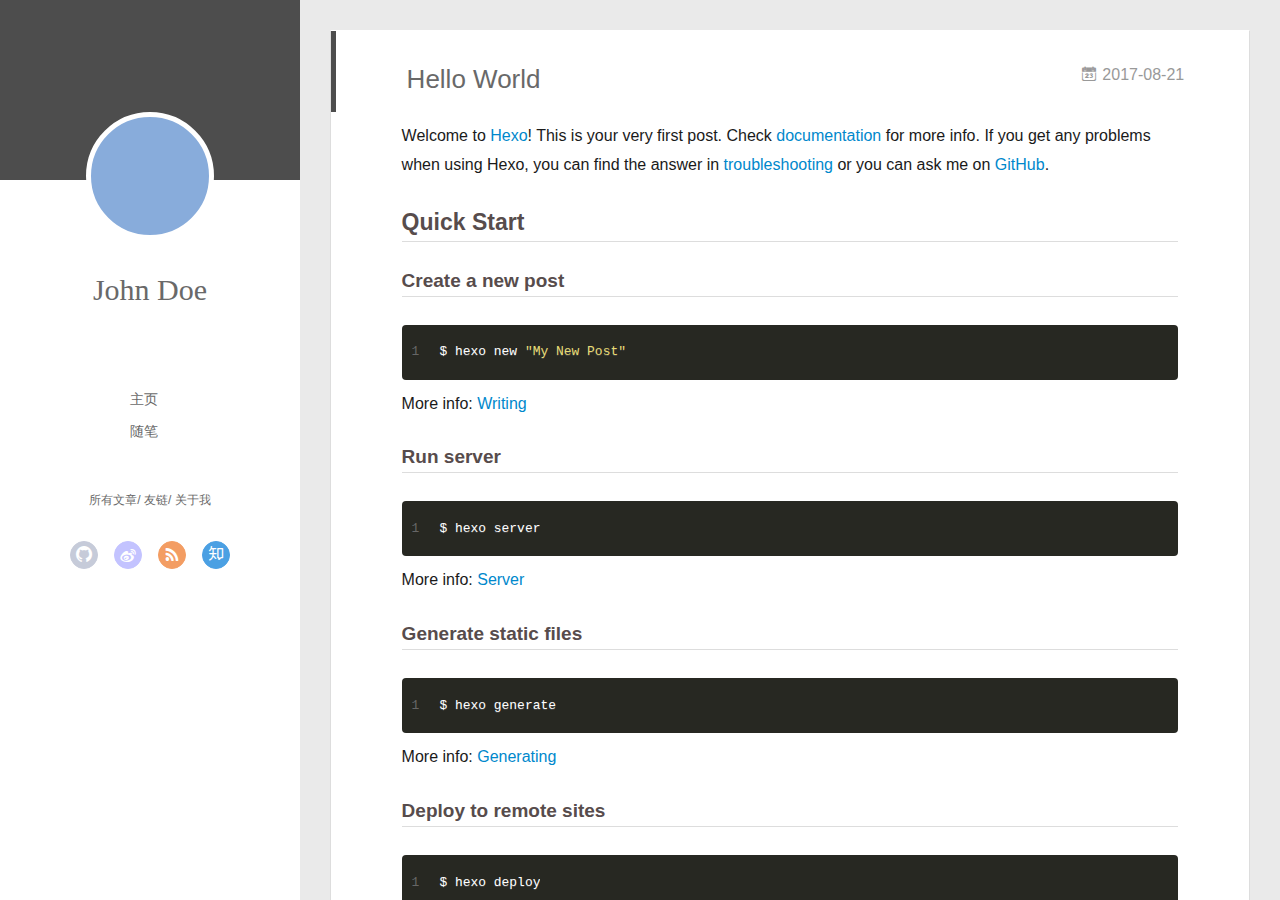
==== index.html @ 6ec587f2 "Site updated: 2017-08-21 16:42:47" ====
<!DOCTYPE html>
<html>
<head>
  <meta charset="utf-8">
  
  <meta name="renderer" content="webkit">
  <meta http-equiv="X-UA-Compatible" content="IE=edge" >
  <link rel="dns-prefetch" href="http://yoursite.com">
  <title>Hexo</title>
  <meta name="viewport" content="width=device-width, initial-scale=1, maximum-scale=1">
  <meta property="og:type" content="website">
<meta property="og:title" content="Hexo">
<meta property="og:url" content="http://yoursite.com/index.html">
<meta property="og:site_name" content="Hexo">
<meta name="twitter:card" content="summary">
<meta name="twitter:title" content="Hexo">
  
    <link rel="alternative" href="/atom.xml" title="Hexo" type="application/atom+xml">
  
  
    <link rel="icon" href="/favicon.png">
  
  <link rel="stylesheet" type="text/css" href="/./main.266c1c.css">
  <style type="text/css">
  
    #container.show {
      background: linear-gradient(200deg,#a0cfe4,#e8c37e);
    }
  </style>
  

  

</head>

<body>
  <div id="container" q-class="show:isCtnShow">
    <canvas id="anm-canvas" class="anm-canvas"></canvas>
    <div class="left-col" q-class="show:isShow">
      
<div class="overlay" style="background: #4d4d4d"></div>
<div class="intrude-less">
	<header id="header" class="inner">
		<a href="/" class="profilepic">
			<img src="" class="js-avatar">
		</a>
		<hgroup>
		  <h1 class="header-author"><a href="/">John Doe</a></h1>
		</hgroup>
		

		<nav class="header-menu">
			<ul>
			
				<li><a href="/">主页</a></li>
	        
				<li><a href="/tags/随笔/">随笔</a></li>
	        
			</ul>
		</nav>
		<nav class="header-smart-menu">
    		
    			
    			<a q-on="click: openSlider(e, 'innerArchive')" href="javascript:void(0)">所有文章</a>
    			
            
    			
    			<a q-on="click: openSlider(e, 'friends')" href="javascript:void(0)">友链</a>
    			
            
    			
    			<a q-on="click: openSlider(e, 'aboutme')" href="javascript:void(0)">关于我</a>
    			
            
		</nav>
		<nav class="header-nav">
			<div class="social">
				
					<a class="github" target="_blank" href="#" title="github"><i class="icon-github"></i></a>
		        
					<a class="weibo" target="_blank" href="#" title="weibo"><i class="icon-weibo"></i></a>
		        
					<a class="rss" target="_blank" href="#" title="rss"><i class="icon-rss"></i></a>
		        
					<a class="zhihu" target="_blank" href="#" title="zhihu"><i class="icon-zhihu"></i></a>
		        
			</div>
		</nav>
	</header>		
</div>

    </div>
    <div class="mid-col" q-class="show:isShow,hide:isShow|isFalse">
      
<nav id="mobile-nav">
  	<div class="overlay js-overlay" style="background: #4d4d4d"></div>
	<div class="btnctn js-mobile-btnctn">
  		<div class="slider-trigger list" q-on="click: openSlider(e)"><i class="icon icon-sort"></i></div>
	</div>
	<div class="intrude-less">
		<header id="header" class="inner">
			<div class="profilepic">
				<img src="" class="js-avatar">
			</div>
			<hgroup>
			  <h1 class="header-author js-header-author">John Doe</h1>
			</hgroup>
			
			
			
				
			
				
			
			
			
			<nav class="header-nav">
				<div class="social">
					
						<a class="github" target="_blank" href="#" title="github"><i class="icon-github"></i></a>
			        
						<a class="weibo" target="_blank" href="#" title="weibo"><i class="icon-weibo"></i></a>
			        
						<a class="rss" target="_blank" href="#" title="rss"><i class="icon-rss"></i></a>
			        
						<a class="zhihu" target="_blank" href="#" title="zhihu"><i class="icon-zhihu"></i></a>
			        
				</div>
			</nav>

			<nav class="header-menu js-header-menu">
				<ul style="width: 50%">
				
				
					<li style="width: 50%"><a href="/">主页</a></li>
		        
					<li style="width: 50%"><a href="/tags/随笔/">随笔</a></li>
		        
				</ul>
			</nav>
		</header>				
	</div>
	<div class="mobile-mask" style="display:none" q-show="isShow"></div>
</nav>

      <div id="wrapper" class="body-wrap">
        <div class="menu-l">
          <div class="canvas-wrap">
            <canvas data-colors="#eaeaea" data-sectionHeight="100" data-contentId="js-content" id="myCanvas1" class="anm-canvas"></canvas>
          </div>
          <div id="js-content" class="content-ll">
            
  
    <article id="post-hello-world" class="article article-type-post  article-index" itemscope itemprop="blogPost">
  <div class="article-inner">
    
      <header class="article-header">
        
  
    <h1 itemprop="name">
      <a class="article-title" href="/2017/08/21/hello-world/">Hello World</a>
    </h1>
  

        
        <a href="/2017/08/21/hello-world/" class="archive-article-date">
  	<time datetime="2017-08-21T07:39:37.213Z" itemprop="datePublished"><i class="icon-calendar icon"></i>2017-08-21</time>
</a>
        
      </header>
    
    <div class="article-entry" itemprop="articleBody">
      
        <p>Welcome to <a href="https://hexo.io/" target="_blank" rel="external">Hexo</a>! This is your very first post. Check <a href="https://hexo.io/docs/" target="_blank" rel="external">documentation</a> for more info. If you get any problems when using Hexo, you can find the answer in <a href="https://hexo.io/docs/troubleshooting.html" target="_blank" rel="external">troubleshooting</a> or you can ask me on <a href="https://github.com/hexojs/hexo/issues" target="_blank" rel="external">GitHub</a>.</p>
<h2 id="Quick-Start"><a href="#Quick-Start" class="headerlink" title="Quick Start"></a>Quick Start</h2><h3 id="Create-a-new-post"><a href="#Create-a-new-post" class="headerlink" title="Create a new post"></a>Create a new post</h3><figure class="highlight bash"><table><tr><td class="gutter"><pre><div class="line">1</div></pre></td><td class="code"><pre><div class="line">$ hexo new <span class="string">"My New Post"</span></div></pre></td></tr></table></figure>
<p>More info: <a href="https://hexo.io/docs/writing.html" target="_blank" rel="external">Writing</a></p>
<h3 id="Run-server"><a href="#Run-server" class="headerlink" title="Run server"></a>Run server</h3><figure class="highlight bash"><table><tr><td class="gutter"><pre><div class="line">1</div></pre></td><td class="code"><pre><div class="line">$ hexo server</div></pre></td></tr></table></figure>
<p>More info: <a href="https://hexo.io/docs/server.html" target="_blank" rel="external">Server</a></p>
<h3 id="Generate-static-files"><a href="#Generate-static-files" class="headerlink" title="Generate static files"></a>Generate static files</h3><figure class="highlight bash"><table><tr><td class="gutter"><pre><div class="line">1</div></pre></td><td class="code"><pre><div class="line">$ hexo generate</div></pre></td></tr></table></figure>
<p>More info: <a href="https://hexo.io/docs/generating.html" target="_blank" rel="external">Generating</a></p>
<h3 id="Deploy-to-remote-sites"><a href="#Deploy-to-remote-sites" class="headerlink" title="Deploy to remote sites"></a>Deploy to remote sites</h3><figure class="highlight bash"><table><tr><td class="gutter"><pre><div class="line">1</div></pre></td><td class="code"><pre><div class="line">$ hexo deploy</div></pre></td></tr></table></figure>
<p>More info: <a href="https://hexo.io/docs/deployment.html" target="_blank" rel="external">Deployment</a></p>

      

      
    </div>
    <div class="article-info article-info-index">
      
      
      

      
        <p class="article-more-link">
          <a class="article-more-a" href="/2017/08/21/hello-world/">展开全文 >></a>
        </p>
      

      
      <div class="clearfix"></div>
    </div>
  </div>
</article>

<aside class="wrap-side-operation">
    <div class="mod-side-operation">
        
        <div class="jump-container" id="js-jump-container" style="display:none;">
            <a href="javascript:void(0)" class="mod-side-operation__jump-to-top">
                <i class="icon-font icon-back"></i>
            </a>
            <div id="js-jump-plan-container" class="jump-plan-container" style="top: -11px;">
                <i class="icon-font icon-plane jump-plane"></i>
            </div>
        </div>
        
        
    </div>
</aside>




  
  


          </div>
        </div>
      </div>
      <footer id="footer">
  <div class="outer">
    <div id="footer-info">
    	<div class="footer-left">
    		&copy; 2017 John Doe
    	</div>
      	<div class="footer-right">
      		<a href="http://hexo.io/" target="_blank">Hexo</a>  Theme <a href="https://github.com/litten/hexo-theme-yilia" target="_blank">Yilia</a> by Litten
      	</div>
    </div>
  </div>
</footer>
    </div>
    <script>
	var yiliaConfig = {
		mathjax: false,
		isHome: true,
		isPost: false,
		isArchive: false,
		isTag: false,
		isCategory: false,
		open_in_new: false,
		toc_hide_index: true,
		root: "/",
		innerArchive: true,
		showTags: false
	}
</script>

<script>!function(t){function n(e){if(r[e])return r[e].exports;var i=r[e]={exports:{},id:e,loaded:!1};return t[e].call(i.exports,i,i.exports,n),i.loaded=!0,i.exports}var r={};n.m=t,n.c=r,n.p="./",n(0)}([function(t,n,r){r(195),t.exports=r(191)},function(t,n,r){var e=r(3),i=r(52),o=r(27),u=r(28),c=r(53),f="prototype",a=function(t,n,r){var s,l,h,v,p=t&a.F,d=t&a.G,y=t&a.S,g=t&a.P,b=t&a.B,m=d?e:y?e[n]||(e[n]={}):(e[n]||{})[f],x=d?i:i[n]||(i[n]={}),w=x[f]||(x[f]={});d&&(r=n);for(s in r)l=!p&&m&&void 0!==m[s],h=(l?m:r)[s],v=b&&l?c(h,e):g&&"function"==typeof h?c(Function.call,h):h,m&&u(m,s,h,t&a.U),x[s]!=h&&o(x,s,v),g&&w[s]!=h&&(w[s]=h)};e.core=i,a.F=1,a.G=2,a.S=4,a.P=8,a.B=16,a.W=32,a.U=64,a.R=128,t.exports=a},function(t,n,r){var e=r(6);t.exports=function(t){if(!e(t))throw TypeError(t+" is not an object!");return t}},function(t,n){var r=t.exports="undefined"!=typeof window&&window.Math==Math?window:"undefined"!=typeof self&&self.Math==Math?self:Function("return this")();"number"==typeof __g&&(__g=r)},function(t,n){t.exports=function(t){try{return!!t()}catch(t){return!0}}},function(t,n){var r=t.exports="undefined"!=typeof window&&window.Math==Math?window:"undefined"!=typeof self&&self.Math==Math?self:Function("return this")();"number"==typeof __g&&(__g=r)},function(t,n){t.exports=function(t){return"object"==typeof t?null!==t:"function"==typeof t}},function(t,n,r){var e=r(126)("wks"),i=r(76),o=r(3).Symbol,u="function"==typeof o;(t.exports=function(t){return e[t]||(e[t]=u&&o[t]||(u?o:i)("Symbol."+t))}).store=e},function(t,n){var r={}.hasOwnProperty;t.exports=function(t,n){return r.call(t,n)}},function(t,n,r){var e=r(94),i=r(33);t.exports=function(t){return e(i(t))}},function(t,n,r){t.exports=!r(4)(function(){return 7!=Object.defineProperty({},"a",{get:function(){return 7}}).a})},function(t,n,r){var e=r(2),i=r(167),o=r(50),u=Object.defineProperty;n.f=r(10)?Object.defineProperty:function(t,n,r){if(e(t),n=o(n,!0),e(r),i)try{return u(t,n,r)}catch(t){}if("get"in r||"set"in r)throw TypeError("Accessors not supported!");return"value"in r&&(t[n]=r.value),t}},function(t,n,r){t.exports=!r(18)(function(){return 7!=Object.defineProperty({},"a",{get:function(){return 7}}).a})},function(t,n,r){var e=r(14),i=r(22);t.exports=r(12)?function(t,n,r){return e.f(t,n,i(1,r))}:function(t,n,r){return t[n]=r,t}},function(t,n,r){var e=r(20),i=r(58),o=r(42),u=Object.defineProperty;n.f=r(12)?Object.defineProperty:function(t,n,r){if(e(t),n=o(n,!0),e(r),i)try{return u(t,n,r)}catch(t){}if("get"in r||"set"in r)throw TypeError("Accessors not supported!");return"value"in r&&(t[n]=r.value),t}},function(t,n,r){var e=r(40)("wks"),i=r(23),o=r(5).Symbol,u="function"==typeof o;(t.exports=function(t){return e[t]||(e[t]=u&&o[t]||(u?o:i)("Symbol."+t))}).store=e},function(t,n,r){var e=r(67),i=Math.min;t.exports=function(t){return t>0?i(e(t),9007199254740991):0}},function(t,n,r){var e=r(46);t.exports=function(t){return Object(e(t))}},function(t,n){t.exports=function(t){try{return!!t()}catch(t){return!0}}},function(t,n,r){var e=r(63),i=r(34);t.exports=Object.keys||function(t){return e(t,i)}},function(t,n,r){var e=r(21);t.exports=function(t){if(!e(t))throw TypeError(t+" is not an object!");return t}},function(t,n){t.exports=function(t){return"object"==typeof t?null!==t:"function"==typeof t}},function(t,n){t.exports=function(t,n){return{enumerable:!(1&t),configurable:!(2&t),writable:!(4&t),value:n}}},function(t,n){var r=0,e=Math.random();t.exports=function(t){return"Symbol(".concat(void 0===t?"":t,")_",(++r+e).toString(36))}},function(t,n){var r={}.hasOwnProperty;t.exports=function(t,n){return r.call(t,n)}},function(t,n){var r=t.exports={version:"2.4.0"};"number"==typeof __e&&(__e=r)},function(t,n){t.exports=function(t){if("function"!=typeof t)throw TypeError(t+" is not a function!");return t}},function(t,n,r){var e=r(11),i=r(66);t.exports=r(10)?function(t,n,r){return e.f(t,n,i(1,r))}:function(t,n,r){return t[n]=r,t}},function(t,n,r){var e=r(3),i=r(27),o=r(24),u=r(76)("src"),c="toString",f=Function[c],a=(""+f).split(c);r(52).inspectSource=function(t){return f.call(t)},(t.exports=function(t,n,r,c){var f="function"==typeof r;f&&(o(r,"name")||i(r,"name",n)),t[n]!==r&&(f&&(o(r,u)||i(r,u,t[n]?""+t[n]:a.join(String(n)))),t===e?t[n]=r:c?t[n]?t[n]=r:i(t,n,r):(delete t[n],i(t,n,r)))})(Function.prototype,c,function(){return"function"==typeof this&&this[u]||f.call(this)})},function(t,n,r){var e=r(1),i=r(4),o=r(46),u=function(t,n,r,e){var i=String(o(t)),u="<"+n;return""!==r&&(u+=" "+r+'="'+String(e).replace(/"/g,"&quot;")+'"'),u+">"+i+"</"+n+">"};t.exports=function(t,n){var r={};r[t]=n(u),e(e.P+e.F*i(function(){var n=""[t]('"');return n!==n.toLowerCase()||n.split('"').length>3}),"String",r)}},function(t,n,r){var e=r(115),i=r(46);t.exports=function(t){return e(i(t))}},function(t,n,r){var e=r(116),i=r(66),o=r(30),u=r(50),c=r(24),f=r(167),a=Object.getOwnPropertyDescriptor;n.f=r(10)?a:function(t,n){if(t=o(t),n=u(n,!0),f)try{return a(t,n)}catch(t){}if(c(t,n))return i(!e.f.call(t,n),t[n])}},function(t,n,r){var e=r(24),i=r(17),o=r(145)("IE_PROTO"),u=Object.prototype;t.exports=Object.getPrototypeOf||function(t){return t=i(t),e(t,o)?t[o]:"function"==typeof t.constructor&&t instanceof t.constructor?t.constructor.prototype:t instanceof Object?u:null}},function(t,n){t.exports=function(t){if(void 0==t)throw TypeError("Can't call method on  "+t);return t}},function(t,n){t.exports="constructor,hasOwnProperty,isPrototypeOf,propertyIsEnumerable,toLocaleString,toString,valueOf".split(",")},function(t,n){t.exports={}},function(t,n){t.exports=!0},function(t,n){n.f={}.propertyIsEnumerable},function(t,n,r){var e=r(14).f,i=r(8),o=r(15)("toStringTag");t.exports=function(t,n,r){t&&!i(t=r?t:t.prototype,o)&&e(t,o,{configurable:!0,value:n})}},function(t,n,r){var e=r(40)("keys"),i=r(23);t.exports=function(t){return e[t]||(e[t]=i(t))}},function(t,n,r){var e=r(5),i="__core-js_shared__",o=e[i]||(e[i]={});t.exports=function(t){return o[t]||(o[t]={})}},function(t,n){var r=Math.ceil,e=Math.floor;t.exports=function(t){return isNaN(t=+t)?0:(t>0?e:r)(t)}},function(t,n,r){var e=r(21);t.exports=function(t,n){if(!e(t))return t;var r,i;if(n&&"function"==typeof(r=t.toString)&&!e(i=r.call(t)))return i;if("function"==typeof(r=t.valueOf)&&!e(i=r.call(t)))return i;if(!n&&"function"==typeof(r=t.toString)&&!e(i=r.call(t)))return i;throw TypeError("Can't convert object to primitive value")}},function(t,n,r){var e=r(5),i=r(25),o=r(36),u=r(44),c=r(14).f;t.exports=function(t){var n=i.Symbol||(i.Symbol=o?{}:e.Symbol||{});"_"==t.charAt(0)||t in n||c(n,t,{value:u.f(t)})}},function(t,n,r){n.f=r(15)},function(t,n){var r={}.toString;t.exports=function(t){return r.call(t).slice(8,-1)}},function(t,n){t.exports=function(t){if(void 0==t)throw TypeError("Can't call method on  "+t);return t}},function(t,n,r){var e=r(4);t.exports=function(t,n){return!!t&&e(function(){n?t.call(null,function(){},1):t.call(null)})}},function(t,n,r){var e=r(53),i=r(115),o=r(17),u=r(16),c=r(203);t.exports=function(t,n){var r=1==t,f=2==t,a=3==t,s=4==t,l=6==t,h=5==t||l,v=n||c;return function(n,c,p){for(var d,y,g=o(n),b=i(g),m=e(c,p,3),x=u(b.length),w=0,S=r?v(n,x):f?v(n,0):void 0;x>w;w++)if((h||w in b)&&(d=b[w],y=m(d,w,g),t))if(r)S[w]=y;else if(y)switch(t){case 3:return!0;case 5:return d;case 6:return w;case 2:S.push(d)}else if(s)return!1;return l?-1:a||s?s:S}}},function(t,n,r){var e=r(1),i=r(52),o=r(4);t.exports=function(t,n){var r=(i.Object||{})[t]||Object[t],u={};u[t]=n(r),e(e.S+e.F*o(function(){r(1)}),"Object",u)}},function(t,n,r){var e=r(6);t.exports=function(t,n){if(!e(t))return t;var r,i;if(n&&"function"==typeof(r=t.toString)&&!e(i=r.call(t)))return i;if("function"==typeof(r=t.valueOf)&&!e(i=r.call(t)))return i;if(!n&&"function"==typeof(r=t.toString)&&!e(i=r.call(t)))return i;throw TypeError("Can't convert object to primitive value")}},function(t,n,r){var e=r(5),i=r(25),o=r(91),u=r(13),c="prototype",f=function(t,n,r){var a,s,l,h=t&f.F,v=t&f.G,p=t&f.S,d=t&f.P,y=t&f.B,g=t&f.W,b=v?i:i[n]||(i[n]={}),m=b[c],x=v?e:p?e[n]:(e[n]||{})[c];v&&(r=n);for(a in r)(s=!h&&x&&void 0!==x[a])&&a in b||(l=s?x[a]:r[a],b[a]=v&&"function"!=typeof x[a]?r[a]:y&&s?o(l,e):g&&x[a]==l?function(t){var n=function(n,r,e){if(this instanceof t){switch(arguments.length){case 0:return new t;case 1:return new t(n);case 2:return new t(n,r)}return new t(n,r,e)}return t.apply(this,arguments)};return n[c]=t[c],n}(l):d&&"function"==typeof l?o(Function.call,l):l,d&&((b.virtual||(b.virtual={}))[a]=l,t&f.R&&m&&!m[a]&&u(m,a,l)))};f.F=1,f.G=2,f.S=4,f.P=8,f.B=16,f.W=32,f.U=64,f.R=128,t.exports=f},function(t,n){var r=t.exports={version:"2.4.0"};"number"==typeof __e&&(__e=r)},function(t,n,r){var e=r(26);t.exports=function(t,n,r){if(e(t),void 0===n)return t;switch(r){case 1:return function(r){return t.call(n,r)};case 2:return function(r,e){return t.call(n,r,e)};case 3:return function(r,e,i){return t.call(n,r,e,i)}}return function(){return t.apply(n,arguments)}}},function(t,n,r){var e=r(183),i=r(1),o=r(126)("metadata"),u=o.store||(o.store=new(r(186))),c=function(t,n,r){var i=u.get(t);if(!i){if(!r)return;u.set(t,i=new e)}var o=i.get(n);if(!o){if(!r)return;i.set(n,o=new e)}return o},f=function(t,n,r){var e=c(n,r,!1);return void 0!==e&&e.has(t)},a=function(t,n,r){var e=c(n,r,!1);return void 0===e?void 0:e.get(t)},s=function(t,n,r,e){c(r,e,!0).set(t,n)},l=function(t,n){var r=c(t,n,!1),e=[];return r&&r.forEach(function(t,n){e.push(n)}),e},h=function(t){return void 0===t||"symbol"==typeof t?t:String(t)},v=function(t){i(i.S,"Reflect",t)};t.exports={store:u,map:c,has:f,get:a,set:s,keys:l,key:h,exp:v}},function(t,n,r){"use strict";if(r(10)){var e=r(69),i=r(3),o=r(4),u=r(1),c=r(127),f=r(152),a=r(53),s=r(68),l=r(66),h=r(27),v=r(73),p=r(67),d=r(16),y=r(75),g=r(50),b=r(24),m=r(180),x=r(114),w=r(6),S=r(17),_=r(137),O=r(70),E=r(32),P=r(71).f,j=r(154),F=r(76),M=r(7),A=r(48),N=r(117),T=r(146),I=r(155),k=r(80),L=r(123),R=r(74),C=r(130),D=r(160),U=r(11),W=r(31),G=U.f,B=W.f,V=i.RangeError,z=i.TypeError,q=i.Uint8Array,K="ArrayBuffer",J="Shared"+K,Y="BYTES_PER_ELEMENT",H="prototype",$=Array[H],X=f.ArrayBuffer,Q=f.DataView,Z=A(0),tt=A(2),nt=A(3),rt=A(4),et=A(5),it=A(6),ot=N(!0),ut=N(!1),ct=I.values,ft=I.keys,at=I.entries,st=$.lastIndexOf,lt=$.reduce,ht=$.reduceRight,vt=$.join,pt=$.sort,dt=$.slice,yt=$.toString,gt=$.toLocaleString,bt=M("iterator"),mt=M("toStringTag"),xt=F("typed_constructor"),wt=F("def_constructor"),St=c.CONSTR,_t=c.TYPED,Ot=c.VIEW,Et="Wrong length!",Pt=A(1,function(t,n){return Tt(T(t,t[wt]),n)}),jt=o(function(){return 1===new q(new Uint16Array([1]).buffer)[0]}),Ft=!!q&&!!q[H].set&&o(function(){new q(1).set({})}),Mt=function(t,n){if(void 0===t)throw z(Et);var r=+t,e=d(t);if(n&&!m(r,e))throw V(Et);return e},At=function(t,n){var r=p(t);if(r<0||r%n)throw V("Wrong offset!");return r},Nt=function(t){if(w(t)&&_t in t)return t;throw z(t+" is not a typed array!")},Tt=function(t,n){if(!(w(t)&&xt in t))throw z("It is not a typed array constructor!");return new t(n)},It=function(t,n){return kt(T(t,t[wt]),n)},kt=function(t,n){for(var r=0,e=n.length,i=Tt(t,e);e>r;)i[r]=n[r++];return i},Lt=function(t,n,r){G(t,n,{get:function(){return this._d[r]}})},Rt=function(t){var n,r,e,i,o,u,c=S(t),f=arguments.length,s=f>1?arguments[1]:void 0,l=void 0!==s,h=j(c);if(void 0!=h&&!_(h)){for(u=h.call(c),e=[],n=0;!(o=u.next()).done;n++)e.push(o.value);c=e}for(l&&f>2&&(s=a(s,arguments[2],2)),n=0,r=d(c.length),i=Tt(this,r);r>n;n++)i[n]=l?s(c[n],n):c[n];return i},Ct=function(){for(var t=0,n=arguments.length,r=Tt(this,n);n>t;)r[t]=arguments[t++];return r},Dt=!!q&&o(function(){gt.call(new q(1))}),Ut=function(){return gt.apply(Dt?dt.call(Nt(this)):Nt(this),arguments)},Wt={copyWithin:function(t,n){return D.call(Nt(this),t,n,arguments.length>2?arguments[2]:void 0)},every:function(t){return rt(Nt(this),t,arguments.length>1?arguments[1]:void 0)},fill:function(t){return C.apply(Nt(this),arguments)},filter:function(t){return It(this,tt(Nt(this),t,arguments.length>1?arguments[1]:void 0))},find:function(t){return et(Nt(this),t,arguments.length>1?arguments[1]:void 0)},findIndex:function(t){return it(Nt(this),t,arguments.length>1?arguments[1]:void 0)},forEach:function(t){Z(Nt(this),t,arguments.length>1?arguments[1]:void 0)},indexOf:function(t){return ut(Nt(this),t,arguments.length>1?arguments[1]:void 0)},includes:function(t){return ot(Nt(this),t,arguments.length>1?arguments[1]:void 0)},join:function(t){return vt.apply(Nt(this),arguments)},lastIndexOf:function(t){return st.apply(Nt(this),arguments)},map:function(t){return Pt(Nt(this),t,arguments.length>1?arguments[1]:void 0)},reduce:function(t){return lt.apply(Nt(this),arguments)},reduceRight:function(t){return ht.apply(Nt(this),arguments)},reverse:function(){for(var t,n=this,r=Nt(n).length,e=Math.floor(r/2),i=0;i<e;)t=n[i],n[i++]=n[--r],n[r]=t;return n},some:function(t){return nt(Nt(this),t,arguments.length>1?arguments[1]:void 0)},sort:function(t){return pt.call(Nt(this),t)},subarray:function(t,n){var r=Nt(this),e=r.length,i=y(t,e);return new(T(r,r[wt]))(r.buffer,r.byteOffset+i*r.BYTES_PER_ELEMENT,d((void 0===n?e:y(n,e))-i))}},Gt=function(t,n){return It(this,dt.call(Nt(this),t,n))},Bt=function(t){Nt(this);var n=At(arguments[1],1),r=this.length,e=S(t),i=d(e.length),o=0;if(i+n>r)throw V(Et);for(;o<i;)this[n+o]=e[o++]},Vt={entries:function(){return at.call(Nt(this))},keys:function(){return ft.call(Nt(this))},values:function(){return ct.call(Nt(this))}},zt=function(t,n){return w(t)&&t[_t]&&"symbol"!=typeof n&&n in t&&String(+n)==String(n)},qt=function(t,n){return zt(t,n=g(n,!0))?l(2,t[n]):B(t,n)},Kt=function(t,n,r){return!(zt(t,n=g(n,!0))&&w(r)&&b(r,"value"))||b(r,"get")||b(r,"set")||r.configurable||b(r,"writable")&&!r.writable||b(r,"enumerable")&&!r.enumerable?G(t,n,r):(t[n]=r.value,t)};St||(W.f=qt,U.f=Kt),u(u.S+u.F*!St,"Object",{getOwnPropertyDescriptor:qt,defineProperty:Kt}),o(function(){yt.call({})})&&(yt=gt=function(){return vt.call(this)});var Jt=v({},Wt);v(Jt,Vt),h(Jt,bt,Vt.values),v(Jt,{slice:Gt,set:Bt,constructor:function(){},toString:yt,toLocaleString:Ut}),Lt(Jt,"buffer","b"),Lt(Jt,"byteOffset","o"),Lt(Jt,"byteLength","l"),Lt(Jt,"length","e"),G(Jt,mt,{get:function(){return this[_t]}}),t.exports=function(t,n,r,f){f=!!f;var a=t+(f?"Clamped":"")+"Array",l="Uint8Array"!=a,v="get"+t,p="set"+t,y=i[a],g=y||{},b=y&&E(y),m=!y||!c.ABV,S={},_=y&&y[H],j=function(t,r){var e=t._d;return e.v[v](r*n+e.o,jt)},F=function(t,r,e){var i=t._d;f&&(e=(e=Math.round(e))<0?0:e>255?255:255&e),i.v[p](r*n+i.o,e,jt)},M=function(t,n){G(t,n,{get:function(){return j(this,n)},set:function(t){return F(this,n,t)},enumerable:!0})};m?(y=r(function(t,r,e,i){s(t,y,a,"_d");var o,u,c,f,l=0,v=0;if(w(r)){if(!(r instanceof X||(f=x(r))==K||f==J))return _t in r?kt(y,r):Rt.call(y,r);o=r,v=At(e,n);var p=r.byteLength;if(void 0===i){if(p%n)throw V(Et);if((u=p-v)<0)throw V(Et)}else if((u=d(i)*n)+v>p)throw V(Et);c=u/n}else c=Mt(r,!0),u=c*n,o=new X(u);for(h(t,"_d",{b:o,o:v,l:u,e:c,v:new Q(o)});l<c;)M(t,l++)}),_=y[H]=O(Jt),h(_,"constructor",y)):L(function(t){new y(null),new y(t)},!0)||(y=r(function(t,r,e,i){s(t,y,a);var o;return w(r)?r instanceof X||(o=x(r))==K||o==J?void 0!==i?new g(r,At(e,n),i):void 0!==e?new g(r,At(e,n)):new g(r):_t in r?kt(y,r):Rt.call(y,r):new g(Mt(r,l))}),Z(b!==Function.prototype?P(g).concat(P(b)):P(g),function(t){t in y||h(y,t,g[t])}),y[H]=_,e||(_.constructor=y));var A=_[bt],N=!!A&&("values"==A.name||void 0==A.name),T=Vt.values;h(y,xt,!0),h(_,_t,a),h(_,Ot,!0),h(_,wt,y),(f?new y(1)[mt]==a:mt in _)||G(_,mt,{get:function(){return a}}),S[a]=y,u(u.G+u.W+u.F*(y!=g),S),u(u.S,a,{BYTES_PER_ELEMENT:n,from:Rt,of:Ct}),Y in _||h(_,Y,n),u(u.P,a,Wt),R(a),u(u.P+u.F*Ft,a,{set:Bt}),u(u.P+u.F*!N,a,Vt),u(u.P+u.F*(_.toString!=yt),a,{toString:yt}),u(u.P+u.F*o(function(){new y(1).slice()}),a,{slice:Gt}),u(u.P+u.F*(o(function(){return[1,2].toLocaleString()!=new y([1,2]).toLocaleString()})||!o(function(){_.toLocaleString.call([1,2])})),a,{toLocaleString:Ut}),k[a]=N?A:T,e||N||h(_,bt,T)}}else t.exports=function(){}},function(t,n){var r={}.toString;t.exports=function(t){return r.call(t).slice(8,-1)}},function(t,n,r){var e=r(21),i=r(5).document,o=e(i)&&e(i.createElement);t.exports=function(t){return o?i.createElement(t):{}}},function(t,n,r){t.exports=!r(12)&&!r(18)(function(){return 7!=Object.defineProperty(r(57)("div"),"a",{get:function(){return 7}}).a})},function(t,n,r){"use strict";var e=r(36),i=r(51),o=r(64),u=r(13),c=r(8),f=r(35),a=r(96),s=r(38),l=r(103),h=r(15)("iterator"),v=!([].keys&&"next"in[].keys()),p="keys",d="values",y=function(){return this};t.exports=function(t,n,r,g,b,m,x){a(r,n,g);var w,S,_,O=function(t){if(!v&&t in F)return F[t];switch(t){case p:case d:return function(){return new r(this,t)}}return function(){return new r(this,t)}},E=n+" Iterator",P=b==d,j=!1,F=t.prototype,M=F[h]||F["@@iterator"]||b&&F[b],A=M||O(b),N=b?P?O("entries"):A:void 0,T="Array"==n?F.entries||M:M;if(T&&(_=l(T.call(new t)))!==Object.prototype&&(s(_,E,!0),e||c(_,h)||u(_,h,y)),P&&M&&M.name!==d&&(j=!0,A=function(){return M.call(this)}),e&&!x||!v&&!j&&F[h]||u(F,h,A),f[n]=A,f[E]=y,b)if(w={values:P?A:O(d),keys:m?A:O(p),entries:N},x)for(S in w)S in F||o(F,S,w[S]);else i(i.P+i.F*(v||j),n,w);return w}},function(t,n,r){var e=r(20),i=r(100),o=r(34),u=r(39)("IE_PROTO"),c=function(){},f="prototype",a=function(){var t,n=r(57)("iframe"),e=o.length;for(n.style.display="none",r(93).appendChild(n),n.src="javascript:",t=n.contentWindow.document,t.open(),t.write("<script>document.F=Object<\/script>"),t.close(),a=t.F;e--;)delete a[f][o[e]];return a()};t.exports=Object.create||function(t,n){var r;return null!==t?(c[f]=e(t),r=new c,c[f]=null,r[u]=t):r=a(),void 0===n?r:i(r,n)}},function(t,n,r){var e=r(63),i=r(34).concat("length","prototype");n.f=Object.getOwnPropertyNames||function(t){return e(t,i)}},function(t,n){n.f=Object.getOwnPropertySymbols},function(t,n,r){var e=r(8),i=r(9),o=r(90)(!1),u=r(39)("IE_PROTO");t.exports=function(t,n){var r,c=i(t),f=0,a=[];for(r in c)r!=u&&e(c,r)&&a.push(r);for(;n.length>f;)e(c,r=n[f++])&&(~o(a,r)||a.push(r));return a}},function(t,n,r){t.exports=r(13)},function(t,n,r){var e=r(76)("meta"),i=r(6),o=r(24),u=r(11).f,c=0,f=Object.isExtensible||function(){return!0},a=!r(4)(function(){return f(Object.preventExtensions({}))}),s=function(t){u(t,e,{value:{i:"O"+ ++c,w:{}}})},l=function(t,n){if(!i(t))return"symbol"==typeof t?t:("string"==typeof t?"S":"P")+t;if(!o(t,e)){if(!f(t))return"F";if(!n)return"E";s(t)}return t[e].i},h=function(t,n){if(!o(t,e)){if(!f(t))return!0;if(!n)return!1;s(t)}return t[e].w},v=function(t){return a&&p.NEED&&f(t)&&!o(t,e)&&s(t),t},p=t.exports={KEY:e,NEED:!1,fastKey:l,getWeak:h,onFreeze:v}},function(t,n){t.exports=function(t,n){return{enumerable:!(1&t),configurable:!(2&t),writable:!(4&t),value:n}}},function(t,n){var r=Math.ceil,e=Math.floor;t.exports=function(t){return isNaN(t=+t)?0:(t>0?e:r)(t)}},function(t,n){t.exports=function(t,n,r,e){if(!(t instanceof n)||void 0!==e&&e in t)throw TypeError(r+": incorrect invocation!");return t}},function(t,n){t.exports=!1},function(t,n,r){var e=r(2),i=r(173),o=r(133),u=r(145)("IE_PROTO"),c=function(){},f="prototype",a=function(){var t,n=r(132)("iframe"),e=o.length;for(n.style.display="none",r(135).appendChild(n),n.src="javascript:",t=n.contentWindow.document,t.open(),t.write("<script>document.F=Object<\/script>"),t.close(),a=t.F;e--;)delete a[f][o[e]];return a()};t.exports=Object.create||function(t,n){var r;return null!==t?(c[f]=e(t),r=new c,c[f]=null,r[u]=t):r=a(),void 0===n?r:i(r,n)}},function(t,n,r){var e=r(175),i=r(133).concat("length","prototype");n.f=Object.getOwnPropertyNames||function(t){return e(t,i)}},function(t,n,r){var e=r(175),i=r(133);t.exports=Object.keys||function(t){return e(t,i)}},function(t,n,r){var e=r(28);t.exports=function(t,n,r){for(var i in n)e(t,i,n[i],r);return t}},function(t,n,r){"use strict";var e=r(3),i=r(11),o=r(10),u=r(7)("species");t.exports=function(t){var n=e[t];o&&n&&!n[u]&&i.f(n,u,{configurable:!0,get:function(){return this}})}},function(t,n,r){var e=r(67),i=Math.max,o=Math.min;t.exports=function(t,n){return t=e(t),t<0?i(t+n,0):o(t,n)}},function(t,n){var r=0,e=Math.random();t.exports=function(t){return"Symbol(".concat(void 0===t?"":t,")_",(++r+e).toString(36))}},function(t,n,r){var e=r(33);t.exports=function(t){return Object(e(t))}},function(t,n,r){var e=r(7)("unscopables"),i=Array.prototype;void 0==i[e]&&r(27)(i,e,{}),t.exports=function(t){i[e][t]=!0}},function(t,n,r){var e=r(53),i=r(169),o=r(137),u=r(2),c=r(16),f=r(154),a={},s={},n=t.exports=function(t,n,r,l,h){var v,p,d,y,g=h?function(){return t}:f(t),b=e(r,l,n?2:1),m=0;if("function"!=typeof g)throw TypeError(t+" is not iterable!");if(o(g)){for(v=c(t.length);v>m;m++)if((y=n?b(u(p=t[m])[0],p[1]):b(t[m]))===a||y===s)return y}else for(d=g.call(t);!(p=d.next()).done;)if((y=i(d,b,p.value,n))===a||y===s)return y};n.BREAK=a,n.RETURN=s},function(t,n){t.exports={}},function(t,n,r){var e=r(11).f,i=r(24),o=r(7)("toStringTag");t.exports=function(t,n,r){t&&!i(t=r?t:t.prototype,o)&&e(t,o,{configurable:!0,value:n})}},function(t,n,r){var e=r(1),i=r(46),o=r(4),u=r(150),c="["+u+"]",f="​",a=RegExp("^"+c+c+"*"),s=RegExp(c+c+"*$"),l=function(t,n,r){var i={},c=o(function(){return!!u[t]()||f[t]()!=f}),a=i[t]=c?n(h):u[t];r&&(i[r]=a),e(e.P+e.F*c,"String",i)},h=l.trim=function(t,n){return t=String(i(t)),1&n&&(t=t.replace(a,"")),2&n&&(t=t.replace(s,"")),t};t.exports=l},function(t,n,r){t.exports={default:r(86),__esModule:!0}},function(t,n,r){t.exports={default:r(87),__esModule:!0}},function(t,n,r){"use strict";function e(t){return t&&t.__esModule?t:{default:t}}n.__esModule=!0;var i=r(84),o=e(i),u=r(83),c=e(u),f="function"==typeof c.default&&"symbol"==typeof o.default?function(t){return typeof t}:function(t){return t&&"function"==typeof c.default&&t.constructor===c.default&&t!==c.default.prototype?"symbol":typeof t};n.default="function"==typeof c.default&&"symbol"===f(o.default)?function(t){return void 0===t?"undefined":f(t)}:function(t){return t&&"function"==typeof c.default&&t.constructor===c.default&&t!==c.default.prototype?"symbol":void 0===t?"undefined":f(t)}},function(t,n,r){r(110),r(108),r(111),r(112),t.exports=r(25).Symbol},function(t,n,r){r(109),r(113),t.exports=r(44).f("iterator")},function(t,n){t.exports=function(t){if("function"!=typeof t)throw TypeError(t+" is not a function!");return t}},function(t,n){t.exports=function(){}},function(t,n,r){var e=r(9),i=r(106),o=r(105);t.exports=function(t){return function(n,r,u){var c,f=e(n),a=i(f.length),s=o(u,a);if(t&&r!=r){for(;a>s;)if((c=f[s++])!=c)return!0}else for(;a>s;s++)if((t||s in f)&&f[s]===r)return t||s||0;return!t&&-1}}},function(t,n,r){var e=r(88);t.exports=function(t,n,r){if(e(t),void 0===n)return t;switch(r){case 1:return function(r){return t.call(n,r)};case 2:return function(r,e){return t.call(n,r,e)};case 3:return function(r,e,i){return t.call(n,r,e,i)}}return function(){return t.apply(n,arguments)}}},function(t,n,r){var e=r(19),i=r(62),o=r(37);t.exports=function(t){var n=e(t),r=i.f;if(r)for(var u,c=r(t),f=o.f,a=0;c.length>a;)f.call(t,u=c[a++])&&n.push(u);return n}},function(t,n,r){t.exports=r(5).document&&document.documentElement},function(t,n,r){var e=r(56);t.exports=Object("z").propertyIsEnumerable(0)?Object:function(t){return"String"==e(t)?t.split(""):Object(t)}},function(t,n,r){var e=r(56);t.exports=Array.isArray||function(t){return"Array"==e(t)}},function(t,n,r){"use strict";var e=r(60),i=r(22),o=r(38),u={};r(13)(u,r(15)("iterator"),function(){return this}),t.exports=function(t,n,r){t.prototype=e(u,{next:i(1,r)}),o(t,n+" Iterator")}},function(t,n){t.exports=function(t,n){return{value:n,done:!!t}}},function(t,n,r){var e=r(19),i=r(9);t.exports=function(t,n){for(var r,o=i(t),u=e(o),c=u.length,f=0;c>f;)if(o[r=u[f++]]===n)return r}},function(t,n,r){var e=r(23)("meta"),i=r(21),o=r(8),u=r(14).f,c=0,f=Object.isExtensible||function(){return!0},a=!r(18)(function(){return f(Object.preventExtensions({}))}),s=function(t){u(t,e,{value:{i:"O"+ ++c,w:{}}})},l=function(t,n){if(!i(t))return"symbol"==typeof t?t:("string"==typeof t?"S":"P")+t;if(!o(t,e)){if(!f(t))return"F";if(!n)return"E";s(t)}return t[e].i},h=function(t,n){if(!o(t,e)){if(!f(t))return!0;if(!n)return!1;s(t)}return t[e].w},v=function(t){return a&&p.NEED&&f(t)&&!o(t,e)&&s(t),t},p=t.exports={KEY:e,NEED:!1,fastKey:l,getWeak:h,onFreeze:v}},function(t,n,r){var e=r(14),i=r(20),o=r(19);t.exports=r(12)?Object.defineProperties:function(t,n){i(t);for(var r,u=o(n),c=u.length,f=0;c>f;)e.f(t,r=u[f++],n[r]);return t}},function(t,n,r){var e=r(37),i=r(22),o=r(9),u=r(42),c=r(8),f=r(58),a=Object.getOwnPropertyDescriptor;n.f=r(12)?a:function(t,n){if(t=o(t),n=u(n,!0),f)try{return a(t,n)}catch(t){}if(c(t,n))return i(!e.f.call(t,n),t[n])}},function(t,n,r){var e=r(9),i=r(61).f,o={}.toString,u="object"==typeof window&&window&&Object.getOwnPropertyNames?Object.getOwnPropertyNames(window):[],c=function(t){try{return i(t)}catch(t){return u.slice()}};t.exports.f=function(t){return u&&"[object Window]"==o.call(t)?c(t):i(e(t))}},function(t,n,r){var e=r(8),i=r(77),o=r(39)("IE_PROTO"),u=Object.prototype;t.exports=Object.getPrototypeOf||function(t){return t=i(t),e(t,o)?t[o]:"function"==typeof t.constructor&&t instanceof t.constructor?t.constructor.prototype:t instanceof Object?u:null}},function(t,n,r){var e=r(41),i=r(33);t.exports=function(t){return function(n,r){var o,u,c=String(i(n)),f=e(r),a=c.length;return f<0||f>=a?t?"":void 0:(o=c.charCodeAt(f),o<55296||o>56319||f+1===a||(u=c.charCodeAt(f+1))<56320||u>57343?t?c.charAt(f):o:t?c.slice(f,f+2):u-56320+(o-55296<<10)+65536)}}},function(t,n,r){var e=r(41),i=Math.max,o=Math.min;t.exports=function(t,n){return t=e(t),t<0?i(t+n,0):o(t,n)}},function(t,n,r){var e=r(41),i=Math.min;t.exports=function(t){return t>0?i(e(t),9007199254740991):0}},function(t,n,r){"use strict";var e=r(89),i=r(97),o=r(35),u=r(9);t.exports=r(59)(Array,"Array",function(t,n){this._t=u(t),this._i=0,this._k=n},function(){var t=this._t,n=this._k,r=this._i++;return!t||r>=t.length?(this._t=void 0,i(1)):"keys"==n?i(0,r):"values"==n?i(0,t[r]):i(0,[r,t[r]])},"values"),o.Arguments=o.Array,e("keys"),e("values"),e("entries")},function(t,n){},function(t,n,r){"use strict";var e=r(104)(!0);r(59)(String,"String",function(t){this._t=String(t),this._i=0},function(){var t,n=this._t,r=this._i;return r>=n.length?{value:void 0,done:!0}:(t=e(n,r),this._i+=t.length,{value:t,done:!1})})},function(t,n,r){"use strict";var e=r(5),i=r(8),o=r(12),u=r(51),c=r(64),f=r(99).KEY,a=r(18),s=r(40),l=r(38),h=r(23),v=r(15),p=r(44),d=r(43),y=r(98),g=r(92),b=r(95),m=r(20),x=r(9),w=r(42),S=r(22),_=r(60),O=r(102),E=r(101),P=r(14),j=r(19),F=E.f,M=P.f,A=O.f,N=e.Symbol,T=e.JSON,I=T&&T.stringify,k="prototype",L=v("_hidden"),R=v("toPrimitive"),C={}.propertyIsEnumerable,D=s("symbol-registry"),U=s("symbols"),W=s("op-symbols"),G=Object[k],B="function"==typeof N,V=e.QObject,z=!V||!V[k]||!V[k].findChild,q=o&&a(function(){return 7!=_(M({},"a",{get:function(){return M(this,"a",{value:7}).a}})).a})?function(t,n,r){var e=F(G,n);e&&delete G[n],M(t,n,r),e&&t!==G&&M(G,n,e)}:M,K=function(t){var n=U[t]=_(N[k]);return n._k=t,n},J=B&&"symbol"==typeof N.iterator?function(t){return"symbol"==typeof t}:function(t){return t instanceof N},Y=function(t,n,r){return t===G&&Y(W,n,r),m(t),n=w(n,!0),m(r),i(U,n)?(r.enumerable?(i(t,L)&&t[L][n]&&(t[L][n]=!1),r=_(r,{enumerable:S(0,!1)})):(i(t,L)||M(t,L,S(1,{})),t[L][n]=!0),q(t,n,r)):M(t,n,r)},H=function(t,n){m(t);for(var r,e=g(n=x(n)),i=0,o=e.length;o>i;)Y(t,r=e[i++],n[r]);return t},$=function(t,n){return void 0===n?_(t):H(_(t),n)},X=function(t){var n=C.call(this,t=w(t,!0));return!(this===G&&i(U,t)&&!i(W,t))&&(!(n||!i(this,t)||!i(U,t)||i(this,L)&&this[L][t])||n)},Q=function(t,n){if(t=x(t),n=w(n,!0),t!==G||!i(U,n)||i(W,n)){var r=F(t,n);return!r||!i(U,n)||i(t,L)&&t[L][n]||(r.enumerable=!0),r}},Z=function(t){for(var n,r=A(x(t)),e=[],o=0;r.length>o;)i(U,n=r[o++])||n==L||n==f||e.push(n);return e},tt=function(t){for(var n,r=t===G,e=A(r?W:x(t)),o=[],u=0;e.length>u;)!i(U,n=e[u++])||r&&!i(G,n)||o.push(U[n]);return o};B||(N=function(){if(this instanceof N)throw TypeError("Symbol is not a constructor!");var t=h(arguments.length>0?arguments[0]:void 0),n=function(r){this===G&&n.call(W,r),i(this,L)&&i(this[L],t)&&(this[L][t]=!1),q(this,t,S(1,r))};return o&&z&&q(G,t,{configurable:!0,set:n}),K(t)},c(N[k],"toString",function(){return this._k}),E.f=Q,P.f=Y,r(61).f=O.f=Z,r(37).f=X,r(62).f=tt,o&&!r(36)&&c(G,"propertyIsEnumerable",X,!0),p.f=function(t){return K(v(t))}),u(u.G+u.W+u.F*!B,{Symbol:N});for(var nt="hasInstance,isConcatSpreadable,iterator,match,replace,search,species,split,toPrimitive,toStringTag,unscopables".split(","),rt=0;nt.length>rt;)v(nt[rt++]);for(var nt=j(v.store),rt=0;nt.length>rt;)d(nt[rt++]);u(u.S+u.F*!B,"Symbol",{for:function(t){return i(D,t+="")?D[t]:D[t]=N(t)},keyFor:function(t){if(J(t))return y(D,t);throw TypeError(t+" is not a symbol!")},useSetter:function(){z=!0},useSimple:function(){z=!1}}),u(u.S+u.F*!B,"Object",{create:$,defineProperty:Y,defineProperties:H,getOwnPropertyDescriptor:Q,getOwnPropertyNames:Z,getOwnPropertySymbols:tt}),T&&u(u.S+u.F*(!B||a(function(){var t=N();return"[null]"!=I([t])||"{}"!=I({a:t})||"{}"!=I(Object(t))})),"JSON",{stringify:function(t){if(void 0!==t&&!J(t)){for(var n,r,e=[t],i=1;arguments.length>i;)e.push(arguments[i++]);return n=e[1],"function"==typeof n&&(r=n),!r&&b(n)||(n=function(t,n){if(r&&(n=r.call(this,t,n)),!J(n))return n}),e[1]=n,I.apply(T,e)}}}),N[k][R]||r(13)(N[k],R,N[k].valueOf),l(N,"Symbol"),l(Math,"Math",!0),l(e.JSON,"JSON",!0)},function(t,n,r){r(43)("asyncIterator")},function(t,n,r){r(43)("observable")},function(t,n,r){r(107);for(var e=r(5),i=r(13),o=r(35),u=r(15)("toStringTag"),c=["NodeList","DOMTokenList","MediaList","StyleSheetList","CSSRuleList"],f=0;f<5;f++){var a=c[f],s=e[a],l=s&&s.prototype;l&&!l[u]&&i(l,u,a),o[a]=o.Array}},function(t,n,r){var e=r(45),i=r(7)("toStringTag"),o="Arguments"==e(function(){return arguments}()),u=function(t,n){try{return t[n]}catch(t){}};t.exports=function(t){var n,r,c;return void 0===t?"Undefined":null===t?"Null":"string"==typeof(r=u(n=Object(t),i))?r:o?e(n):"Object"==(c=e(n))&&"function"==typeof n.callee?"Arguments":c}},function(t,n,r){var e=r(45);t.exports=Object("z").propertyIsEnumerable(0)?Object:function(t){return"String"==e(t)?t.split(""):Object(t)}},function(t,n){n.f={}.propertyIsEnumerable},function(t,n,r){var e=r(30),i=r(16),o=r(75);t.exports=function(t){return function(n,r,u){var c,f=e(n),a=i(f.length),s=o(u,a);if(t&&r!=r){for(;a>s;)if((c=f[s++])!=c)return!0}else for(;a>s;s++)if((t||s in f)&&f[s]===r)return t||s||0;return!t&&-1}}},function(t,n,r){"use strict";var e=r(3),i=r(1),o=r(28),u=r(73),c=r(65),f=r(79),a=r(68),s=r(6),l=r(4),h=r(123),v=r(81),p=r(136);t.exports=function(t,n,r,d,y,g){var b=e[t],m=b,x=y?"set":"add",w=m&&m.prototype,S={},_=function(t){var n=w[t];o(w,t,"delete"==t?function(t){return!(g&&!s(t))&&n.call(this,0===t?0:t)}:"has"==t?function(t){return!(g&&!s(t))&&n.call(this,0===t?0:t)}:"get"==t?function(t){return g&&!s(t)?void 0:n.call(this,0===t?0:t)}:"add"==t?function(t){return n.call(this,0===t?0:t),this}:function(t,r){return n.call(this,0===t?0:t,r),this})};if("function"==typeof m&&(g||w.forEach&&!l(function(){(new m).entries().next()}))){var O=new m,E=O[x](g?{}:-0,1)!=O,P=l(function(){O.has(1)}),j=h(function(t){new m(t)}),F=!g&&l(function(){for(var t=new m,n=5;n--;)t[x](n,n);return!t.has(-0)});j||(m=n(function(n,r){a(n,m,t);var e=p(new b,n,m);return void 0!=r&&f(r,y,e[x],e),e}),m.prototype=w,w.constructor=m),(P||F)&&(_("delete"),_("has"),y&&_("get")),(F||E)&&_(x),g&&w.clear&&delete w.clear}else m=d.getConstructor(n,t,y,x),u(m.prototype,r),c.NEED=!0;return v(m,t),S[t]=m,i(i.G+i.W+i.F*(m!=b),S),g||d.setStrong(m,t,y),m}},function(t,n,r){"use strict";var e=r(27),i=r(28),o=r(4),u=r(46),c=r(7);t.exports=function(t,n,r){var f=c(t),a=r(u,f,""[t]),s=a[0],l=a[1];o(function(){var n={};return n[f]=function(){return 7},7!=""[t](n)})&&(i(String.prototype,t,s),e(RegExp.prototype,f,2==n?function(t,n){return l.call(t,this,n)}:function(t){return l.call(t,this)}))}
},function(t,n,r){"use strict";var e=r(2);t.exports=function(){var t=e(this),n="";return t.global&&(n+="g"),t.ignoreCase&&(n+="i"),t.multiline&&(n+="m"),t.unicode&&(n+="u"),t.sticky&&(n+="y"),n}},function(t,n){t.exports=function(t,n,r){var e=void 0===r;switch(n.length){case 0:return e?t():t.call(r);case 1:return e?t(n[0]):t.call(r,n[0]);case 2:return e?t(n[0],n[1]):t.call(r,n[0],n[1]);case 3:return e?t(n[0],n[1],n[2]):t.call(r,n[0],n[1],n[2]);case 4:return e?t(n[0],n[1],n[2],n[3]):t.call(r,n[0],n[1],n[2],n[3])}return t.apply(r,n)}},function(t,n,r){var e=r(6),i=r(45),o=r(7)("match");t.exports=function(t){var n;return e(t)&&(void 0!==(n=t[o])?!!n:"RegExp"==i(t))}},function(t,n,r){var e=r(7)("iterator"),i=!1;try{var o=[7][e]();o.return=function(){i=!0},Array.from(o,function(){throw 2})}catch(t){}t.exports=function(t,n){if(!n&&!i)return!1;var r=!1;try{var o=[7],u=o[e]();u.next=function(){return{done:r=!0}},o[e]=function(){return u},t(o)}catch(t){}return r}},function(t,n,r){t.exports=r(69)||!r(4)(function(){var t=Math.random();__defineSetter__.call(null,t,function(){}),delete r(3)[t]})},function(t,n){n.f=Object.getOwnPropertySymbols},function(t,n,r){var e=r(3),i="__core-js_shared__",o=e[i]||(e[i]={});t.exports=function(t){return o[t]||(o[t]={})}},function(t,n,r){for(var e,i=r(3),o=r(27),u=r(76),c=u("typed_array"),f=u("view"),a=!(!i.ArrayBuffer||!i.DataView),s=a,l=0,h="Int8Array,Uint8Array,Uint8ClampedArray,Int16Array,Uint16Array,Int32Array,Uint32Array,Float32Array,Float64Array".split(",");l<9;)(e=i[h[l++]])?(o(e.prototype,c,!0),o(e.prototype,f,!0)):s=!1;t.exports={ABV:a,CONSTR:s,TYPED:c,VIEW:f}},function(t,n){"use strict";var r={versions:function(){var t=window.navigator.userAgent;return{trident:t.indexOf("Trident")>-1,presto:t.indexOf("Presto")>-1,webKit:t.indexOf("AppleWebKit")>-1,gecko:t.indexOf("Gecko")>-1&&-1==t.indexOf("KHTML"),mobile:!!t.match(/AppleWebKit.*Mobile.*/),ios:!!t.match(/\(i[^;]+;( U;)? CPU.+Mac OS X/),android:t.indexOf("Android")>-1||t.indexOf("Linux")>-1,iPhone:t.indexOf("iPhone")>-1||t.indexOf("Mac")>-1,iPad:t.indexOf("iPad")>-1,webApp:-1==t.indexOf("Safari"),weixin:-1==t.indexOf("MicroMessenger")}}()};t.exports=r},function(t,n,r){"use strict";var e=r(85),i=function(t){return t&&t.__esModule?t:{default:t}}(e),o=function(){function t(t,n,e){return n||e?String.fromCharCode(n||e):r[t]||t}function n(t){return e[t]}var r={"&quot;":'"',"&lt;":"<","&gt;":">","&amp;":"&","&nbsp;":" "},e={};for(var u in r)e[r[u]]=u;return r["&apos;"]="'",e["'"]="&#39;",{encode:function(t){return t?(""+t).replace(/['<> "&]/g,n).replace(/\r?\n/g,"<br/>").replace(/\s/g,"&nbsp;"):""},decode:function(n){return n?(""+n).replace(/<br\s*\/?>/gi,"\n").replace(/&quot;|&lt;|&gt;|&amp;|&nbsp;|&apos;|&#(\d+);|&#(\d+)/g,t).replace(/\u00a0/g," "):""},encodeBase16:function(t){if(!t)return t;t+="";for(var n=[],r=0,e=t.length;e>r;r++)n.push(t.charCodeAt(r).toString(16).toUpperCase());return n.join("")},encodeBase16forJSON:function(t){if(!t)return t;t=t.replace(/[\u4E00-\u9FBF]/gi,function(t){return escape(t).replace("%u","\\u")});for(var n=[],r=0,e=t.length;e>r;r++)n.push(t.charCodeAt(r).toString(16).toUpperCase());return n.join("")},decodeBase16:function(t){if(!t)return t;t+="";for(var n=[],r=0,e=t.length;e>r;r+=2)n.push(String.fromCharCode("0x"+t.slice(r,r+2)));return n.join("")},encodeObject:function(t){if(t instanceof Array)for(var n=0,r=t.length;r>n;n++)t[n]=o.encodeObject(t[n]);else if("object"==(void 0===t?"undefined":(0,i.default)(t)))for(var e in t)t[e]=o.encodeObject(t[e]);else if("string"==typeof t)return o.encode(t);return t},loadScript:function(t){var n=document.createElement("script");document.getElementsByTagName("body")[0].appendChild(n),n.setAttribute("src",t)},addLoadEvent:function(t){var n=window.onload;"function"!=typeof window.onload?window.onload=t:window.onload=function(){n(),t()}}}}();t.exports=o},function(t,n,r){"use strict";var e=r(17),i=r(75),o=r(16);t.exports=function(t){for(var n=e(this),r=o(n.length),u=arguments.length,c=i(u>1?arguments[1]:void 0,r),f=u>2?arguments[2]:void 0,a=void 0===f?r:i(f,r);a>c;)n[c++]=t;return n}},function(t,n,r){"use strict";var e=r(11),i=r(66);t.exports=function(t,n,r){n in t?e.f(t,n,i(0,r)):t[n]=r}},function(t,n,r){var e=r(6),i=r(3).document,o=e(i)&&e(i.createElement);t.exports=function(t){return o?i.createElement(t):{}}},function(t,n){t.exports="constructor,hasOwnProperty,isPrototypeOf,propertyIsEnumerable,toLocaleString,toString,valueOf".split(",")},function(t,n,r){var e=r(7)("match");t.exports=function(t){var n=/./;try{"/./"[t](n)}catch(r){try{return n[e]=!1,!"/./"[t](n)}catch(t){}}return!0}},function(t,n,r){t.exports=r(3).document&&document.documentElement},function(t,n,r){var e=r(6),i=r(144).set;t.exports=function(t,n,r){var o,u=n.constructor;return u!==r&&"function"==typeof u&&(o=u.prototype)!==r.prototype&&e(o)&&i&&i(t,o),t}},function(t,n,r){var e=r(80),i=r(7)("iterator"),o=Array.prototype;t.exports=function(t){return void 0!==t&&(e.Array===t||o[i]===t)}},function(t,n,r){var e=r(45);t.exports=Array.isArray||function(t){return"Array"==e(t)}},function(t,n,r){"use strict";var e=r(70),i=r(66),o=r(81),u={};r(27)(u,r(7)("iterator"),function(){return this}),t.exports=function(t,n,r){t.prototype=e(u,{next:i(1,r)}),o(t,n+" Iterator")}},function(t,n,r){"use strict";var e=r(69),i=r(1),o=r(28),u=r(27),c=r(24),f=r(80),a=r(139),s=r(81),l=r(32),h=r(7)("iterator"),v=!([].keys&&"next"in[].keys()),p="keys",d="values",y=function(){return this};t.exports=function(t,n,r,g,b,m,x){a(r,n,g);var w,S,_,O=function(t){if(!v&&t in F)return F[t];switch(t){case p:case d:return function(){return new r(this,t)}}return function(){return new r(this,t)}},E=n+" Iterator",P=b==d,j=!1,F=t.prototype,M=F[h]||F["@@iterator"]||b&&F[b],A=M||O(b),N=b?P?O("entries"):A:void 0,T="Array"==n?F.entries||M:M;if(T&&(_=l(T.call(new t)))!==Object.prototype&&(s(_,E,!0),e||c(_,h)||u(_,h,y)),P&&M&&M.name!==d&&(j=!0,A=function(){return M.call(this)}),e&&!x||!v&&!j&&F[h]||u(F,h,A),f[n]=A,f[E]=y,b)if(w={values:P?A:O(d),keys:m?A:O(p),entries:N},x)for(S in w)S in F||o(F,S,w[S]);else i(i.P+i.F*(v||j),n,w);return w}},function(t,n){var r=Math.expm1;t.exports=!r||r(10)>22025.465794806718||r(10)<22025.465794806718||-2e-17!=r(-2e-17)?function(t){return 0==(t=+t)?t:t>-1e-6&&t<1e-6?t+t*t/2:Math.exp(t)-1}:r},function(t,n){t.exports=Math.sign||function(t){return 0==(t=+t)||t!=t?t:t<0?-1:1}},function(t,n,r){var e=r(3),i=r(151).set,o=e.MutationObserver||e.WebKitMutationObserver,u=e.process,c=e.Promise,f="process"==r(45)(u);t.exports=function(){var t,n,r,a=function(){var e,i;for(f&&(e=u.domain)&&e.exit();t;){i=t.fn,t=t.next;try{i()}catch(e){throw t?r():n=void 0,e}}n=void 0,e&&e.enter()};if(f)r=function(){u.nextTick(a)};else if(o){var s=!0,l=document.createTextNode("");new o(a).observe(l,{characterData:!0}),r=function(){l.data=s=!s}}else if(c&&c.resolve){var h=c.resolve();r=function(){h.then(a)}}else r=function(){i.call(e,a)};return function(e){var i={fn:e,next:void 0};n&&(n.next=i),t||(t=i,r()),n=i}}},function(t,n,r){var e=r(6),i=r(2),o=function(t,n){if(i(t),!e(n)&&null!==n)throw TypeError(n+": can't set as prototype!")};t.exports={set:Object.setPrototypeOf||("__proto__"in{}?function(t,n,e){try{e=r(53)(Function.call,r(31).f(Object.prototype,"__proto__").set,2),e(t,[]),n=!(t instanceof Array)}catch(t){n=!0}return function(t,r){return o(t,r),n?t.__proto__=r:e(t,r),t}}({},!1):void 0),check:o}},function(t,n,r){var e=r(126)("keys"),i=r(76);t.exports=function(t){return e[t]||(e[t]=i(t))}},function(t,n,r){var e=r(2),i=r(26),o=r(7)("species");t.exports=function(t,n){var r,u=e(t).constructor;return void 0===u||void 0==(r=e(u)[o])?n:i(r)}},function(t,n,r){var e=r(67),i=r(46);t.exports=function(t){return function(n,r){var o,u,c=String(i(n)),f=e(r),a=c.length;return f<0||f>=a?t?"":void 0:(o=c.charCodeAt(f),o<55296||o>56319||f+1===a||(u=c.charCodeAt(f+1))<56320||u>57343?t?c.charAt(f):o:t?c.slice(f,f+2):u-56320+(o-55296<<10)+65536)}}},function(t,n,r){var e=r(122),i=r(46);t.exports=function(t,n,r){if(e(n))throw TypeError("String#"+r+" doesn't accept regex!");return String(i(t))}},function(t,n,r){"use strict";var e=r(67),i=r(46);t.exports=function(t){var n=String(i(this)),r="",o=e(t);if(o<0||o==1/0)throw RangeError("Count can't be negative");for(;o>0;(o>>>=1)&&(n+=n))1&o&&(r+=n);return r}},function(t,n){t.exports="\t\n\v\f\r   ᠎             　\u2028\u2029\ufeff"},function(t,n,r){var e,i,o,u=r(53),c=r(121),f=r(135),a=r(132),s=r(3),l=s.process,h=s.setImmediate,v=s.clearImmediate,p=s.MessageChannel,d=0,y={},g="onreadystatechange",b=function(){var t=+this;if(y.hasOwnProperty(t)){var n=y[t];delete y[t],n()}},m=function(t){b.call(t.data)};h&&v||(h=function(t){for(var n=[],r=1;arguments.length>r;)n.push(arguments[r++]);return y[++d]=function(){c("function"==typeof t?t:Function(t),n)},e(d),d},v=function(t){delete y[t]},"process"==r(45)(l)?e=function(t){l.nextTick(u(b,t,1))}:p?(i=new p,o=i.port2,i.port1.onmessage=m,e=u(o.postMessage,o,1)):s.addEventListener&&"function"==typeof postMessage&&!s.importScripts?(e=function(t){s.postMessage(t+"","*")},s.addEventListener("message",m,!1)):e=g in a("script")?function(t){f.appendChild(a("script"))[g]=function(){f.removeChild(this),b.call(t)}}:function(t){setTimeout(u(b,t,1),0)}),t.exports={set:h,clear:v}},function(t,n,r){"use strict";var e=r(3),i=r(10),o=r(69),u=r(127),c=r(27),f=r(73),a=r(4),s=r(68),l=r(67),h=r(16),v=r(71).f,p=r(11).f,d=r(130),y=r(81),g="ArrayBuffer",b="DataView",m="prototype",x="Wrong length!",w="Wrong index!",S=e[g],_=e[b],O=e.Math,E=e.RangeError,P=e.Infinity,j=S,F=O.abs,M=O.pow,A=O.floor,N=O.log,T=O.LN2,I="buffer",k="byteLength",L="byteOffset",R=i?"_b":I,C=i?"_l":k,D=i?"_o":L,U=function(t,n,r){var e,i,o,u=Array(r),c=8*r-n-1,f=(1<<c)-1,a=f>>1,s=23===n?M(2,-24)-M(2,-77):0,l=0,h=t<0||0===t&&1/t<0?1:0;for(t=F(t),t!=t||t===P?(i=t!=t?1:0,e=f):(e=A(N(t)/T),t*(o=M(2,-e))<1&&(e--,o*=2),t+=e+a>=1?s/o:s*M(2,1-a),t*o>=2&&(e++,o/=2),e+a>=f?(i=0,e=f):e+a>=1?(i=(t*o-1)*M(2,n),e+=a):(i=t*M(2,a-1)*M(2,n),e=0));n>=8;u[l++]=255&i,i/=256,n-=8);for(e=e<<n|i,c+=n;c>0;u[l++]=255&e,e/=256,c-=8);return u[--l]|=128*h,u},W=function(t,n,r){var e,i=8*r-n-1,o=(1<<i)-1,u=o>>1,c=i-7,f=r-1,a=t[f--],s=127&a;for(a>>=7;c>0;s=256*s+t[f],f--,c-=8);for(e=s&(1<<-c)-1,s>>=-c,c+=n;c>0;e=256*e+t[f],f--,c-=8);if(0===s)s=1-u;else{if(s===o)return e?NaN:a?-P:P;e+=M(2,n),s-=u}return(a?-1:1)*e*M(2,s-n)},G=function(t){return t[3]<<24|t[2]<<16|t[1]<<8|t[0]},B=function(t){return[255&t]},V=function(t){return[255&t,t>>8&255]},z=function(t){return[255&t,t>>8&255,t>>16&255,t>>24&255]},q=function(t){return U(t,52,8)},K=function(t){return U(t,23,4)},J=function(t,n,r){p(t[m],n,{get:function(){return this[r]}})},Y=function(t,n,r,e){var i=+r,o=l(i);if(i!=o||o<0||o+n>t[C])throw E(w);var u=t[R]._b,c=o+t[D],f=u.slice(c,c+n);return e?f:f.reverse()},H=function(t,n,r,e,i,o){var u=+r,c=l(u);if(u!=c||c<0||c+n>t[C])throw E(w);for(var f=t[R]._b,a=c+t[D],s=e(+i),h=0;h<n;h++)f[a+h]=s[o?h:n-h-1]},$=function(t,n){s(t,S,g);var r=+n,e=h(r);if(r!=e)throw E(x);return e};if(u.ABV){if(!a(function(){new S})||!a(function(){new S(.5)})){S=function(t){return new j($(this,t))};for(var X,Q=S[m]=j[m],Z=v(j),tt=0;Z.length>tt;)(X=Z[tt++])in S||c(S,X,j[X]);o||(Q.constructor=S)}var nt=new _(new S(2)),rt=_[m].setInt8;nt.setInt8(0,2147483648),nt.setInt8(1,2147483649),!nt.getInt8(0)&&nt.getInt8(1)||f(_[m],{setInt8:function(t,n){rt.call(this,t,n<<24>>24)},setUint8:function(t,n){rt.call(this,t,n<<24>>24)}},!0)}else S=function(t){var n=$(this,t);this._b=d.call(Array(n),0),this[C]=n},_=function(t,n,r){s(this,_,b),s(t,S,b);var e=t[C],i=l(n);if(i<0||i>e)throw E("Wrong offset!");if(r=void 0===r?e-i:h(r),i+r>e)throw E(x);this[R]=t,this[D]=i,this[C]=r},i&&(J(S,k,"_l"),J(_,I,"_b"),J(_,k,"_l"),J(_,L,"_o")),f(_[m],{getInt8:function(t){return Y(this,1,t)[0]<<24>>24},getUint8:function(t){return Y(this,1,t)[0]},getInt16:function(t){var n=Y(this,2,t,arguments[1]);return(n[1]<<8|n[0])<<16>>16},getUint16:function(t){var n=Y(this,2,t,arguments[1]);return n[1]<<8|n[0]},getInt32:function(t){return G(Y(this,4,t,arguments[1]))},getUint32:function(t){return G(Y(this,4,t,arguments[1]))>>>0},getFloat32:function(t){return W(Y(this,4,t,arguments[1]),23,4)},getFloat64:function(t){return W(Y(this,8,t,arguments[1]),52,8)},setInt8:function(t,n){H(this,1,t,B,n)},setUint8:function(t,n){H(this,1,t,B,n)},setInt16:function(t,n){H(this,2,t,V,n,arguments[2])},setUint16:function(t,n){H(this,2,t,V,n,arguments[2])},setInt32:function(t,n){H(this,4,t,z,n,arguments[2])},setUint32:function(t,n){H(this,4,t,z,n,arguments[2])},setFloat32:function(t,n){H(this,4,t,K,n,arguments[2])},setFloat64:function(t,n){H(this,8,t,q,n,arguments[2])}});y(S,g),y(_,b),c(_[m],u.VIEW,!0),n[g]=S,n[b]=_},function(t,n,r){var e=r(3),i=r(52),o=r(69),u=r(182),c=r(11).f;t.exports=function(t){var n=i.Symbol||(i.Symbol=o?{}:e.Symbol||{});"_"==t.charAt(0)||t in n||c(n,t,{value:u.f(t)})}},function(t,n,r){var e=r(114),i=r(7)("iterator"),o=r(80);t.exports=r(52).getIteratorMethod=function(t){if(void 0!=t)return t[i]||t["@@iterator"]||o[e(t)]}},function(t,n,r){"use strict";var e=r(78),i=r(170),o=r(80),u=r(30);t.exports=r(140)(Array,"Array",function(t,n){this._t=u(t),this._i=0,this._k=n},function(){var t=this._t,n=this._k,r=this._i++;return!t||r>=t.length?(this._t=void 0,i(1)):"keys"==n?i(0,r):"values"==n?i(0,t[r]):i(0,[r,t[r]])},"values"),o.Arguments=o.Array,e("keys"),e("values"),e("entries")},function(t,n){function r(t,n){t.classList?t.classList.add(n):t.className+=" "+n}t.exports=r},function(t,n){function r(t,n){if(t.classList)t.classList.remove(n);else{var r=new RegExp("(^|\\b)"+n.split(" ").join("|")+"(\\b|$)","gi");t.className=t.className.replace(r," ")}}t.exports=r},function(t,n){function r(){throw new Error("setTimeout has not been defined")}function e(){throw new Error("clearTimeout has not been defined")}function i(t){if(s===setTimeout)return setTimeout(t,0);if((s===r||!s)&&setTimeout)return s=setTimeout,setTimeout(t,0);try{return s(t,0)}catch(n){try{return s.call(null,t,0)}catch(n){return s.call(this,t,0)}}}function o(t){if(l===clearTimeout)return clearTimeout(t);if((l===e||!l)&&clearTimeout)return l=clearTimeout,clearTimeout(t);try{return l(t)}catch(n){try{return l.call(null,t)}catch(n){return l.call(this,t)}}}function u(){d&&v&&(d=!1,v.length?p=v.concat(p):y=-1,p.length&&c())}function c(){if(!d){var t=i(u);d=!0;for(var n=p.length;n;){for(v=p,p=[];++y<n;)v&&v[y].run();y=-1,n=p.length}v=null,d=!1,o(t)}}function f(t,n){this.fun=t,this.array=n}function a(){}var s,l,h=t.exports={};!function(){try{s="function"==typeof setTimeout?setTimeout:r}catch(t){s=r}try{l="function"==typeof clearTimeout?clearTimeout:e}catch(t){l=e}}();var v,p=[],d=!1,y=-1;h.nextTick=function(t){var n=new Array(arguments.length-1);if(arguments.length>1)for(var r=1;r<arguments.length;r++)n[r-1]=arguments[r];p.push(new f(t,n)),1!==p.length||d||i(c)},f.prototype.run=function(){this.fun.apply(null,this.array)},h.title="browser",h.browser=!0,h.env={},h.argv=[],h.version="",h.versions={},h.on=a,h.addListener=a,h.once=a,h.off=a,h.removeListener=a,h.removeAllListeners=a,h.emit=a,h.prependListener=a,h.prependOnceListener=a,h.listeners=function(t){return[]},h.binding=function(t){throw new Error("process.binding is not supported")},h.cwd=function(){return"/"},h.chdir=function(t){throw new Error("process.chdir is not supported")},h.umask=function(){return 0}},function(t,n,r){var e=r(45);t.exports=function(t,n){if("number"!=typeof t&&"Number"!=e(t))throw TypeError(n);return+t}},function(t,n,r){"use strict";var e=r(17),i=r(75),o=r(16);t.exports=[].copyWithin||function(t,n){var r=e(this),u=o(r.length),c=i(t,u),f=i(n,u),a=arguments.length>2?arguments[2]:void 0,s=Math.min((void 0===a?u:i(a,u))-f,u-c),l=1;for(f<c&&c<f+s&&(l=-1,f+=s-1,c+=s-1);s-- >0;)f in r?r[c]=r[f]:delete r[c],c+=l,f+=l;return r}},function(t,n,r){var e=r(79);t.exports=function(t,n){var r=[];return e(t,!1,r.push,r,n),r}},function(t,n,r){var e=r(26),i=r(17),o=r(115),u=r(16);t.exports=function(t,n,r,c,f){e(n);var a=i(t),s=o(a),l=u(a.length),h=f?l-1:0,v=f?-1:1;if(r<2)for(;;){if(h in s){c=s[h],h+=v;break}if(h+=v,f?h<0:l<=h)throw TypeError("Reduce of empty array with no initial value")}for(;f?h>=0:l>h;h+=v)h in s&&(c=n(c,s[h],h,a));return c}},function(t,n,r){"use strict";var e=r(26),i=r(6),o=r(121),u=[].slice,c={},f=function(t,n,r){if(!(n in c)){for(var e=[],i=0;i<n;i++)e[i]="a["+i+"]";c[n]=Function("F,a","return new F("+e.join(",")+")")}return c[n](t,r)};t.exports=Function.bind||function(t){var n=e(this),r=u.call(arguments,1),c=function(){var e=r.concat(u.call(arguments));return this instanceof c?f(n,e.length,e):o(n,e,t)};return i(n.prototype)&&(c.prototype=n.prototype),c}},function(t,n,r){"use strict";var e=r(11).f,i=r(70),o=r(73),u=r(53),c=r(68),f=r(46),a=r(79),s=r(140),l=r(170),h=r(74),v=r(10),p=r(65).fastKey,d=v?"_s":"size",y=function(t,n){var r,e=p(n);if("F"!==e)return t._i[e];for(r=t._f;r;r=r.n)if(r.k==n)return r};t.exports={getConstructor:function(t,n,r,s){var l=t(function(t,e){c(t,l,n,"_i"),t._i=i(null),t._f=void 0,t._l=void 0,t[d]=0,void 0!=e&&a(e,r,t[s],t)});return o(l.prototype,{clear:function(){for(var t=this,n=t._i,r=t._f;r;r=r.n)r.r=!0,r.p&&(r.p=r.p.n=void 0),delete n[r.i];t._f=t._l=void 0,t[d]=0},delete:function(t){var n=this,r=y(n,t);if(r){var e=r.n,i=r.p;delete n._i[r.i],r.r=!0,i&&(i.n=e),e&&(e.p=i),n._f==r&&(n._f=e),n._l==r&&(n._l=i),n[d]--}return!!r},forEach:function(t){c(this,l,"forEach");for(var n,r=u(t,arguments.length>1?arguments[1]:void 0,3);n=n?n.n:this._f;)for(r(n.v,n.k,this);n&&n.r;)n=n.p},has:function(t){return!!y(this,t)}}),v&&e(l.prototype,"size",{get:function(){return f(this[d])}}),l},def:function(t,n,r){var e,i,o=y(t,n);return o?o.v=r:(t._l=o={i:i=p(n,!0),k:n,v:r,p:e=t._l,n:void 0,r:!1},t._f||(t._f=o),e&&(e.n=o),t[d]++,"F"!==i&&(t._i[i]=o)),t},getEntry:y,setStrong:function(t,n,r){s(t,n,function(t,n){this._t=t,this._k=n,this._l=void 0},function(){for(var t=this,n=t._k,r=t._l;r&&r.r;)r=r.p;return t._t&&(t._l=r=r?r.n:t._t._f)?"keys"==n?l(0,r.k):"values"==n?l(0,r.v):l(0,[r.k,r.v]):(t._t=void 0,l(1))},r?"entries":"values",!r,!0),h(n)}}},function(t,n,r){var e=r(114),i=r(161);t.exports=function(t){return function(){if(e(this)!=t)throw TypeError(t+"#toJSON isn't generic");return i(this)}}},function(t,n,r){"use strict";var e=r(73),i=r(65).getWeak,o=r(2),u=r(6),c=r(68),f=r(79),a=r(48),s=r(24),l=a(5),h=a(6),v=0,p=function(t){return t._l||(t._l=new d)},d=function(){this.a=[]},y=function(t,n){return l(t.a,function(t){return t[0]===n})};d.prototype={get:function(t){var n=y(this,t);if(n)return n[1]},has:function(t){return!!y(this,t)},set:function(t,n){var r=y(this,t);r?r[1]=n:this.a.push([t,n])},delete:function(t){var n=h(this.a,function(n){return n[0]===t});return~n&&this.a.splice(n,1),!!~n}},t.exports={getConstructor:function(t,n,r,o){var a=t(function(t,e){c(t,a,n,"_i"),t._i=v++,t._l=void 0,void 0!=e&&f(e,r,t[o],t)});return e(a.prototype,{delete:function(t){if(!u(t))return!1;var n=i(t);return!0===n?p(this).delete(t):n&&s(n,this._i)&&delete n[this._i]},has:function(t){if(!u(t))return!1;var n=i(t);return!0===n?p(this).has(t):n&&s(n,this._i)}}),a},def:function(t,n,r){var e=i(o(n),!0);return!0===e?p(t).set(n,r):e[t._i]=r,t},ufstore:p}},function(t,n,r){t.exports=!r(10)&&!r(4)(function(){return 7!=Object.defineProperty(r(132)("div"),"a",{get:function(){return 7}}).a})},function(t,n,r){var e=r(6),i=Math.floor;t.exports=function(t){return!e(t)&&isFinite(t)&&i(t)===t}},function(t,n,r){var e=r(2);t.exports=function(t,n,r,i){try{return i?n(e(r)[0],r[1]):n(r)}catch(n){var o=t.return;throw void 0!==o&&e(o.call(t)),n}}},function(t,n){t.exports=function(t,n){return{value:n,done:!!t}}},function(t,n){t.exports=Math.log1p||function(t){return(t=+t)>-1e-8&&t<1e-8?t-t*t/2:Math.log(1+t)}},function(t,n,r){"use strict";var e=r(72),i=r(125),o=r(116),u=r(17),c=r(115),f=Object.assign;t.exports=!f||r(4)(function(){var t={},n={},r=Symbol(),e="abcdefghijklmnopqrst";return t[r]=7,e.split("").forEach(function(t){n[t]=t}),7!=f({},t)[r]||Object.keys(f({},n)).join("")!=e})?function(t,n){for(var r=u(t),f=arguments.length,a=1,s=i.f,l=o.f;f>a;)for(var h,v=c(arguments[a++]),p=s?e(v).concat(s(v)):e(v),d=p.length,y=0;d>y;)l.call(v,h=p[y++])&&(r[h]=v[h]);return r}:f},function(t,n,r){var e=r(11),i=r(2),o=r(72);t.exports=r(10)?Object.defineProperties:function(t,n){i(t);for(var r,u=o(n),c=u.length,f=0;c>f;)e.f(t,r=u[f++],n[r]);return t}},function(t,n,r){var e=r(30),i=r(71).f,o={}.toString,u="object"==typeof window&&window&&Object.getOwnPropertyNames?Object.getOwnPropertyNames(window):[],c=function(t){try{return i(t)}catch(t){return u.slice()}};t.exports.f=function(t){return u&&"[object Window]"==o.call(t)?c(t):i(e(t))}},function(t,n,r){var e=r(24),i=r(30),o=r(117)(!1),u=r(145)("IE_PROTO");t.exports=function(t,n){var r,c=i(t),f=0,a=[];for(r in c)r!=u&&e(c,r)&&a.push(r);for(;n.length>f;)e(c,r=n[f++])&&(~o(a,r)||a.push(r));return a}},function(t,n,r){var e=r(72),i=r(30),o=r(116).f;t.exports=function(t){return function(n){for(var r,u=i(n),c=e(u),f=c.length,a=0,s=[];f>a;)o.call(u,r=c[a++])&&s.push(t?[r,u[r]]:u[r]);return s}}},function(t,n,r){var e=r(71),i=r(125),o=r(2),u=r(3).Reflect;t.exports=u&&u.ownKeys||function(t){var n=e.f(o(t)),r=i.f;return r?n.concat(r(t)):n}},function(t,n,r){var e=r(3).parseFloat,i=r(82).trim;t.exports=1/e(r(150)+"-0")!=-1/0?function(t){var n=i(String(t),3),r=e(n);return 0===r&&"-"==n.charAt(0)?-0:r}:e},function(t,n,r){var e=r(3).parseInt,i=r(82).trim,o=r(150),u=/^[\-+]?0[xX]/;t.exports=8!==e(o+"08")||22!==e(o+"0x16")?function(t,n){var r=i(String(t),3);return e(r,n>>>0||(u.test(r)?16:10))}:e},function(t,n){t.exports=Object.is||function(t,n){return t===n?0!==t||1/t==1/n:t!=t&&n!=n}},function(t,n,r){var e=r(16),i=r(149),o=r(46);t.exports=function(t,n,r,u){var c=String(o(t)),f=c.length,a=void 0===r?" ":String(r),s=e(n);if(s<=f||""==a)return c;var l=s-f,h=i.call(a,Math.ceil(l/a.length));return h.length>l&&(h=h.slice(0,l)),u?h+c:c+h}},function(t,n,r){n.f=r(7)},function(t,n,r){"use strict";var e=r(164);t.exports=r(118)("Map",function(t){return function(){return t(this,arguments.length>0?arguments[0]:void 0)}},{get:function(t){var n=e.getEntry(this,t);return n&&n.v},set:function(t,n){return e.def(this,0===t?0:t,n)}},e,!0)},function(t,n,r){r(10)&&"g"!=/./g.flags&&r(11).f(RegExp.prototype,"flags",{configurable:!0,get:r(120)})},function(t,n,r){"use strict";var e=r(164);t.exports=r(118)("Set",function(t){return function(){return t(this,arguments.length>0?arguments[0]:void 0)}},{add:function(t){return e.def(this,t=0===t?0:t,t)}},e)},function(t,n,r){"use strict";var e,i=r(48)(0),o=r(28),u=r(65),c=r(172),f=r(166),a=r(6),s=u.getWeak,l=Object.isExtensible,h=f.ufstore,v={},p=function(t){return function(){return t(this,arguments.length>0?arguments[0]:void 0)}},d={get:function(t){if(a(t)){var n=s(t);return!0===n?h(this).get(t):n?n[this._i]:void 0}},set:function(t,n){return f.def(this,t,n)}},y=t.exports=r(118)("WeakMap",p,d,f,!0,!0);7!=(new y).set((Object.freeze||Object)(v),7).get(v)&&(e=f.getConstructor(p),c(e.prototype,d),u.NEED=!0,i(["delete","has","get","set"],function(t){var n=y.prototype,r=n[t];o(n,t,function(n,i){if(a(n)&&!l(n)){this._f||(this._f=new e);var o=this._f[t](n,i);return"set"==t?this:o}return r.call(this,n,i)})}))},,,,function(t,n){"use strict";function r(){var t=document.querySelector("#page-nav");if(t&&!document.querySelector("#page-nav .extend.prev")&&(t.innerHTML='<a class="extend prev disabled" rel="prev">&laquo; Prev</a>'+t.innerHTML),t&&!document.querySelector("#page-nav .extend.next")&&(t.innerHTML=t.innerHTML+'<a class="extend next disabled" rel="next">Next &raquo;</a>'),yiliaConfig&&yiliaConfig.open_in_new){document.querySelectorAll(".article-entry a:not(.article-more-a)").forEach(function(t){var n=t.getAttribute("target");n&&""!==n||t.setAttribute("target","_blank")})}if(yiliaConfig&&yiliaConfig.open_in_new){document.querySelectorAll(".toc-number").forEach(function(t){t.style.display="none"})}var n=document.querySelector("#js-aboutme");n&&0!==n.length&&(n.innerHTML=n.innerText)}t.exports={init:r}},function(t,n,r){"use strict";function e(t){return t&&t.__esModule?t:{default:t}}function i(t,n){var r=/\/|index.html/g;return t.replace(r,"")===n.replace(r,"")}function o(){for(var t=document.querySelectorAll(".js-header-menu li a"),n=window.location.pathname,r=0,e=t.length;r<e;r++){var o=t[r];i(n,o.getAttribute("href"))&&(0,h.default)(o,"active")}}function u(t){for(var n=t.offsetLeft,r=t.offsetParent;null!==r;)n+=r.offsetLeft,r=r.offsetParent;return n}function c(t){for(var n=t.offsetTop,r=t.offsetParent;null!==r;)n+=r.offsetTop,r=r.offsetParent;return n}function f(t,n,r,e,i){var o=u(t),f=c(t)-n;if(f-r<=i){var a=t.$newDom;a||(a=t.cloneNode(!0),(0,d.default)(t,a),t.$newDom=a,a.style.position="fixed",a.style.top=(r||f)+"px",a.style.left=o+"px",a.style.zIndex=e||2,a.style.width="100%",a.style.color="#fff"),a.style.visibility="visible",t.style.visibility="hidden"}else{t.style.visibility="visible";var s=t.$newDom;s&&(s.style.visibility="hidden")}}function a(){var t=document.querySelector(".js-overlay"),n=document.querySelector(".js-header-menu");f(t,document.body.scrollTop,-63,2,0),f(n,document.body.scrollTop,1,3,0)}function s(){document.querySelector("#container").addEventListener("scroll",function(t){a()}),window.addEventListener("scroll",function(t){a()}),a()}var l=r(156),h=e(l),v=r(157),p=(e(v),r(382)),d=e(p),y=r(128),g=e(y),b=r(190),m=e(b),x=r(129);(function(){g.default.versions.mobile&&window.screen.width<800&&(o(),s())})(),(0,x.addLoadEvent)(function(){m.default.init()}),t.exports={}},,,,function(t,n,r){(function(t){"use strict";function n(t,n,r){t[n]||Object[e](t,n,{writable:!0,configurable:!0,value:r})}if(r(381),r(391),r(198),t._babelPolyfill)throw new Error("only one instance of babel-polyfill is allowed");t._babelPolyfill=!0;var e="defineProperty";n(String.prototype,"padLeft","".padStart),n(String.prototype,"padRight","".padEnd),"pop,reverse,shift,keys,values,entries,indexOf,every,some,forEach,map,filter,find,findIndex,includes,join,slice,concat,push,splice,unshift,sort,lastIndexOf,reduce,reduceRight,copyWithin,fill".split(",").forEach(function(t){[][t]&&n(Array,t,Function.call.bind([][t]))})}).call(n,function(){return this}())},,,function(t,n,r){r(210),t.exports=r(52).RegExp.escape},,,,function(t,n,r){var e=r(6),i=r(138),o=r(7)("species");t.exports=function(t){var n;return i(t)&&(n=t.constructor,"function"!=typeof n||n!==Array&&!i(n.prototype)||(n=void 0),e(n)&&null===(n=n[o])&&(n=void 0)),void 0===n?Array:n}},function(t,n,r){var e=r(202);t.exports=function(t,n){return new(e(t))(n)}},function(t,n,r){"use strict";var e=r(2),i=r(50),o="number";t.exports=function(t){if("string"!==t&&t!==o&&"default"!==t)throw TypeError("Incorrect hint");return i(e(this),t!=o)}},function(t,n,r){var e=r(72),i=r(125),o=r(116);t.exports=function(t){var n=e(t),r=i.f;if(r)for(var u,c=r(t),f=o.f,a=0;c.length>a;)f.call(t,u=c[a++])&&n.push(u);return n}},function(t,n,r){var e=r(72),i=r(30);t.exports=function(t,n){for(var r,o=i(t),u=e(o),c=u.length,f=0;c>f;)if(o[r=u[f++]]===n)return r}},function(t,n,r){"use strict";var e=r(208),i=r(121),o=r(26);t.exports=function(){for(var t=o(this),n=arguments.length,r=Array(n),u=0,c=e._,f=!1;n>u;)(r[u]=arguments[u++])===c&&(f=!0);return function(){var e,o=this,u=arguments.length,a=0,s=0;if(!f&&!u)return i(t,r,o);if(e=r.slice(),f)for(;n>a;a++)e[a]===c&&(e[a]=arguments[s++]);for(;u>s;)e.push(arguments[s++]);return i(t,e,o)}}},function(t,n,r){t.exports=r(3)},function(t,n){t.exports=function(t,n){var r=n===Object(n)?function(t){return n[t]}:n;return function(n){return String(n).replace(t,r)}}},function(t,n,r){var e=r(1),i=r(209)(/[\\^$*+?.()|[\]{}]/g,"\\$&");e(e.S,"RegExp",{escape:function(t){return i(t)}})},function(t,n,r){var e=r(1);e(e.P,"Array",{copyWithin:r(160)}),r(78)("copyWithin")},function(t,n,r){"use strict";var e=r(1),i=r(48)(4);e(e.P+e.F*!r(47)([].every,!0),"Array",{every:function(t){return i(this,t,arguments[1])}})},function(t,n,r){var e=r(1);e(e.P,"Array",{fill:r(130)}),r(78)("fill")},function(t,n,r){"use strict";var e=r(1),i=r(48)(2);e(e.P+e.F*!r(47)([].filter,!0),"Array",{filter:function(t){return i(this,t,arguments[1])}})},function(t,n,r){"use strict";var e=r(1),i=r(48)(6),o="findIndex",u=!0;o in[]&&Array(1)[o](function(){u=!1}),e(e.P+e.F*u,"Array",{findIndex:function(t){return i(this,t,arguments.length>1?arguments[1]:void 0)}}),r(78)(o)},function(t,n,r){"use strict";var e=r(1),i=r(48)(5),o="find",u=!0;o in[]&&Array(1)[o](function(){u=!1}),e(e.P+e.F*u,"Array",{find:function(t){return i(this,t,arguments.length>1?arguments[1]:void 0)}}),r(78)(o)},function(t,n,r){"use strict";var e=r(1),i=r(48)(0),o=r(47)([].forEach,!0);e(e.P+e.F*!o,"Array",{forEach:function(t){return i(this,t,arguments[1])}})},function(t,n,r){"use strict";var e=r(53),i=r(1),o=r(17),u=r(169),c=r(137),f=r(16),a=r(131),s=r(154);i(i.S+i.F*!r(123)(function(t){Array.from(t)}),"Array",{from:function(t){var n,r,i,l,h=o(t),v="function"==typeof this?this:Array,p=arguments.length,d=p>1?arguments[1]:void 0,y=void 0!==d,g=0,b=s(h);if(y&&(d=e(d,p>2?arguments[2]:void 0,2)),void 0==b||v==Array&&c(b))for(n=f(h.length),r=new v(n);n>g;g++)a(r,g,y?d(h[g],g):h[g]);else for(l=b.call(h),r=new v;!(i=l.next()).done;g++)a(r,g,y?u(l,d,[i.value,g],!0):i.value);return r.length=g,r}})},function(t,n,r){"use strict";var e=r(1),i=r(117)(!1),o=[].indexOf,u=!!o&&1/[1].indexOf(1,-0)<0;e(e.P+e.F*(u||!r(47)(o)),"Array",{indexOf:function(t){return u?o.apply(this,arguments)||0:i(this,t,arguments[1])}})},function(t,n,r){var e=r(1);e(e.S,"Array",{isArray:r(138)})},function(t,n,r){"use strict";var e=r(1),i=r(30),o=[].join;e(e.P+e.F*(r(115)!=Object||!r(47)(o)),"Array",{join:function(t){return o.call(i(this),void 0===t?",":t)}})},function(t,n,r){"use strict";var e=r(1),i=r(30),o=r(67),u=r(16),c=[].lastIndexOf,f=!!c&&1/[1].lastIndexOf(1,-0)<0;e(e.P+e.F*(f||!r(47)(c)),"Array",{lastIndexOf:function(t){if(f)return c.apply(this,arguments)||0;var n=i(this),r=u(n.length),e=r-1;for(arguments.length>1&&(e=Math.min(e,o(arguments[1]))),e<0&&(e=r+e);e>=0;e--)if(e in n&&n[e]===t)return e||0;return-1}})},function(t,n,r){"use strict";var e=r(1),i=r(48)(1);e(e.P+e.F*!r(47)([].map,!0),"Array",{map:function(t){return i(this,t,arguments[1])}})},function(t,n,r){"use strict";var e=r(1),i=r(131);e(e.S+e.F*r(4)(function(){function t(){}return!(Array.of.call(t)instanceof t)}),"Array",{of:function(){for(var t=0,n=arguments.length,r=new("function"==typeof this?this:Array)(n);n>t;)i(r,t,arguments[t++]);return r.length=n,r}})},function(t,n,r){"use strict";var e=r(1),i=r(162);e(e.P+e.F*!r(47)([].reduceRight,!0),"Array",{reduceRight:function(t){return i(this,t,arguments.length,arguments[1],!0)}})},function(t,n,r){"use strict";var e=r(1),i=r(162);e(e.P+e.F*!r(47)([].reduce,!0),"Array",{reduce:function(t){return i(this,t,arguments.length,arguments[1],!1)}})},function(t,n,r){"use strict";var e=r(1),i=r(135),o=r(45),u=r(75),c=r(16),f=[].slice;e(e.P+e.F*r(4)(function(){i&&f.call(i)}),"Array",{slice:function(t,n){var r=c(this.length),e=o(this);if(n=void 0===n?r:n,"Array"==e)return f.call(this,t,n);for(var i=u(t,r),a=u(n,r),s=c(a-i),l=Array(s),h=0;h<s;h++)l[h]="String"==e?this.charAt(i+h):this[i+h];return l}})},function(t,n,r){"use strict";var e=r(1),i=r(48)(3);e(e.P+e.F*!r(47)([].some,!0),"Array",{some:function(t){return i(this,t,arguments[1])}})},function(t,n,r){"use strict";var e=r(1),i=r(26),o=r(17),u=r(4),c=[].sort,f=[1,2,3];e(e.P+e.F*(u(function(){f.sort(void 0)})||!u(function(){f.sort(null)})||!r(47)(c)),"Array",{sort:function(t){return void 0===t?c.call(o(this)):c.call(o(this),i(t))}})},function(t,n,r){r(74)("Array")},function(t,n,r){var e=r(1);e(e.S,"Date",{now:function(){return(new Date).getTime()}})},function(t,n,r){"use strict";var e=r(1),i=r(4),o=Date.prototype.getTime,u=function(t){return t>9?t:"0"+t};e(e.P+e.F*(i(function(){return"0385-07-25T07:06:39.999Z"!=new Date(-5e13-1).toISOString()})||!i(function(){new Date(NaN).toISOString()})),"Date",{toISOString:function(){
if(!isFinite(o.call(this)))throw RangeError("Invalid time value");var t=this,n=t.getUTCFullYear(),r=t.getUTCMilliseconds(),e=n<0?"-":n>9999?"+":"";return e+("00000"+Math.abs(n)).slice(e?-6:-4)+"-"+u(t.getUTCMonth()+1)+"-"+u(t.getUTCDate())+"T"+u(t.getUTCHours())+":"+u(t.getUTCMinutes())+":"+u(t.getUTCSeconds())+"."+(r>99?r:"0"+u(r))+"Z"}})},function(t,n,r){"use strict";var e=r(1),i=r(17),o=r(50);e(e.P+e.F*r(4)(function(){return null!==new Date(NaN).toJSON()||1!==Date.prototype.toJSON.call({toISOString:function(){return 1}})}),"Date",{toJSON:function(t){var n=i(this),r=o(n);return"number"!=typeof r||isFinite(r)?n.toISOString():null}})},function(t,n,r){var e=r(7)("toPrimitive"),i=Date.prototype;e in i||r(27)(i,e,r(204))},function(t,n,r){var e=Date.prototype,i="Invalid Date",o="toString",u=e[o],c=e.getTime;new Date(NaN)+""!=i&&r(28)(e,o,function(){var t=c.call(this);return t===t?u.call(this):i})},function(t,n,r){var e=r(1);e(e.P,"Function",{bind:r(163)})},function(t,n,r){"use strict";var e=r(6),i=r(32),o=r(7)("hasInstance"),u=Function.prototype;o in u||r(11).f(u,o,{value:function(t){if("function"!=typeof this||!e(t))return!1;if(!e(this.prototype))return t instanceof this;for(;t=i(t);)if(this.prototype===t)return!0;return!1}})},function(t,n,r){var e=r(11).f,i=r(66),o=r(24),u=Function.prototype,c="name",f=Object.isExtensible||function(){return!0};c in u||r(10)&&e(u,c,{configurable:!0,get:function(){try{var t=this,n=(""+t).match(/^\s*function ([^ (]*)/)[1];return o(t,c)||!f(t)||e(t,c,i(5,n)),n}catch(t){return""}}})},function(t,n,r){var e=r(1),i=r(171),o=Math.sqrt,u=Math.acosh;e(e.S+e.F*!(u&&710==Math.floor(u(Number.MAX_VALUE))&&u(1/0)==1/0),"Math",{acosh:function(t){return(t=+t)<1?NaN:t>94906265.62425156?Math.log(t)+Math.LN2:i(t-1+o(t-1)*o(t+1))}})},function(t,n,r){function e(t){return isFinite(t=+t)&&0!=t?t<0?-e(-t):Math.log(t+Math.sqrt(t*t+1)):t}var i=r(1),o=Math.asinh;i(i.S+i.F*!(o&&1/o(0)>0),"Math",{asinh:e})},function(t,n,r){var e=r(1),i=Math.atanh;e(e.S+e.F*!(i&&1/i(-0)<0),"Math",{atanh:function(t){return 0==(t=+t)?t:Math.log((1+t)/(1-t))/2}})},function(t,n,r){var e=r(1),i=r(142);e(e.S,"Math",{cbrt:function(t){return i(t=+t)*Math.pow(Math.abs(t),1/3)}})},function(t,n,r){var e=r(1);e(e.S,"Math",{clz32:function(t){return(t>>>=0)?31-Math.floor(Math.log(t+.5)*Math.LOG2E):32}})},function(t,n,r){var e=r(1),i=Math.exp;e(e.S,"Math",{cosh:function(t){return(i(t=+t)+i(-t))/2}})},function(t,n,r){var e=r(1),i=r(141);e(e.S+e.F*(i!=Math.expm1),"Math",{expm1:i})},function(t,n,r){var e=r(1),i=r(142),o=Math.pow,u=o(2,-52),c=o(2,-23),f=o(2,127)*(2-c),a=o(2,-126),s=function(t){return t+1/u-1/u};e(e.S,"Math",{fround:function(t){var n,r,e=Math.abs(t),o=i(t);return e<a?o*s(e/a/c)*a*c:(n=(1+c/u)*e,r=n-(n-e),r>f||r!=r?o*(1/0):o*r)}})},function(t,n,r){var e=r(1),i=Math.abs;e(e.S,"Math",{hypot:function(t,n){for(var r,e,o=0,u=0,c=arguments.length,f=0;u<c;)r=i(arguments[u++]),f<r?(e=f/r,o=o*e*e+1,f=r):r>0?(e=r/f,o+=e*e):o+=r;return f===1/0?1/0:f*Math.sqrt(o)}})},function(t,n,r){var e=r(1),i=Math.imul;e(e.S+e.F*r(4)(function(){return-5!=i(4294967295,5)||2!=i.length}),"Math",{imul:function(t,n){var r=65535,e=+t,i=+n,o=r&e,u=r&i;return 0|o*u+((r&e>>>16)*u+o*(r&i>>>16)<<16>>>0)}})},function(t,n,r){var e=r(1);e(e.S,"Math",{log10:function(t){return Math.log(t)/Math.LN10}})},function(t,n,r){var e=r(1);e(e.S,"Math",{log1p:r(171)})},function(t,n,r){var e=r(1);e(e.S,"Math",{log2:function(t){return Math.log(t)/Math.LN2}})},function(t,n,r){var e=r(1);e(e.S,"Math",{sign:r(142)})},function(t,n,r){var e=r(1),i=r(141),o=Math.exp;e(e.S+e.F*r(4)(function(){return-2e-17!=!Math.sinh(-2e-17)}),"Math",{sinh:function(t){return Math.abs(t=+t)<1?(i(t)-i(-t))/2:(o(t-1)-o(-t-1))*(Math.E/2)}})},function(t,n,r){var e=r(1),i=r(141),o=Math.exp;e(e.S,"Math",{tanh:function(t){var n=i(t=+t),r=i(-t);return n==1/0?1:r==1/0?-1:(n-r)/(o(t)+o(-t))}})},function(t,n,r){var e=r(1);e(e.S,"Math",{trunc:function(t){return(t>0?Math.floor:Math.ceil)(t)}})},function(t,n,r){"use strict";var e=r(3),i=r(24),o=r(45),u=r(136),c=r(50),f=r(4),a=r(71).f,s=r(31).f,l=r(11).f,h=r(82).trim,v="Number",p=e[v],d=p,y=p.prototype,g=o(r(70)(y))==v,b="trim"in String.prototype,m=function(t){var n=c(t,!1);if("string"==typeof n&&n.length>2){n=b?n.trim():h(n,3);var r,e,i,o=n.charCodeAt(0);if(43===o||45===o){if(88===(r=n.charCodeAt(2))||120===r)return NaN}else if(48===o){switch(n.charCodeAt(1)){case 66:case 98:e=2,i=49;break;case 79:case 111:e=8,i=55;break;default:return+n}for(var u,f=n.slice(2),a=0,s=f.length;a<s;a++)if((u=f.charCodeAt(a))<48||u>i)return NaN;return parseInt(f,e)}}return+n};if(!p(" 0o1")||!p("0b1")||p("+0x1")){p=function(t){var n=arguments.length<1?0:t,r=this;return r instanceof p&&(g?f(function(){y.valueOf.call(r)}):o(r)!=v)?u(new d(m(n)),r,p):m(n)};for(var x,w=r(10)?a(d):"MAX_VALUE,MIN_VALUE,NaN,NEGATIVE_INFINITY,POSITIVE_INFINITY,EPSILON,isFinite,isInteger,isNaN,isSafeInteger,MAX_SAFE_INTEGER,MIN_SAFE_INTEGER,parseFloat,parseInt,isInteger".split(","),S=0;w.length>S;S++)i(d,x=w[S])&&!i(p,x)&&l(p,x,s(d,x));p.prototype=y,y.constructor=p,r(28)(e,v,p)}},function(t,n,r){var e=r(1);e(e.S,"Number",{EPSILON:Math.pow(2,-52)})},function(t,n,r){var e=r(1),i=r(3).isFinite;e(e.S,"Number",{isFinite:function(t){return"number"==typeof t&&i(t)}})},function(t,n,r){var e=r(1);e(e.S,"Number",{isInteger:r(168)})},function(t,n,r){var e=r(1);e(e.S,"Number",{isNaN:function(t){return t!=t}})},function(t,n,r){var e=r(1),i=r(168),o=Math.abs;e(e.S,"Number",{isSafeInteger:function(t){return i(t)&&o(t)<=9007199254740991}})},function(t,n,r){var e=r(1);e(e.S,"Number",{MAX_SAFE_INTEGER:9007199254740991})},function(t,n,r){var e=r(1);e(e.S,"Number",{MIN_SAFE_INTEGER:-9007199254740991})},function(t,n,r){var e=r(1),i=r(178);e(e.S+e.F*(Number.parseFloat!=i),"Number",{parseFloat:i})},function(t,n,r){var e=r(1),i=r(179);e(e.S+e.F*(Number.parseInt!=i),"Number",{parseInt:i})},function(t,n,r){"use strict";var e=r(1),i=r(67),o=r(159),u=r(149),c=1..toFixed,f=Math.floor,a=[0,0,0,0,0,0],s="Number.toFixed: incorrect invocation!",l="0",h=function(t,n){for(var r=-1,e=n;++r<6;)e+=t*a[r],a[r]=e%1e7,e=f(e/1e7)},v=function(t){for(var n=6,r=0;--n>=0;)r+=a[n],a[n]=f(r/t),r=r%t*1e7},p=function(){for(var t=6,n="";--t>=0;)if(""!==n||0===t||0!==a[t]){var r=String(a[t]);n=""===n?r:n+u.call(l,7-r.length)+r}return n},d=function(t,n,r){return 0===n?r:n%2==1?d(t,n-1,r*t):d(t*t,n/2,r)},y=function(t){for(var n=0,r=t;r>=4096;)n+=12,r/=4096;for(;r>=2;)n+=1,r/=2;return n};e(e.P+e.F*(!!c&&("0.000"!==8e-5.toFixed(3)||"1"!==.9.toFixed(0)||"1.25"!==1.255.toFixed(2)||"1000000000000000128"!==(0xde0b6b3a7640080).toFixed(0))||!r(4)(function(){c.call({})})),"Number",{toFixed:function(t){var n,r,e,c,f=o(this,s),a=i(t),g="",b=l;if(a<0||a>20)throw RangeError(s);if(f!=f)return"NaN";if(f<=-1e21||f>=1e21)return String(f);if(f<0&&(g="-",f=-f),f>1e-21)if(n=y(f*d(2,69,1))-69,r=n<0?f*d(2,-n,1):f/d(2,n,1),r*=4503599627370496,(n=52-n)>0){for(h(0,r),e=a;e>=7;)h(1e7,0),e-=7;for(h(d(10,e,1),0),e=n-1;e>=23;)v(1<<23),e-=23;v(1<<e),h(1,1),v(2),b=p()}else h(0,r),h(1<<-n,0),b=p()+u.call(l,a);return a>0?(c=b.length,b=g+(c<=a?"0."+u.call(l,a-c)+b:b.slice(0,c-a)+"."+b.slice(c-a))):b=g+b,b}})},function(t,n,r){"use strict";var e=r(1),i=r(4),o=r(159),u=1..toPrecision;e(e.P+e.F*(i(function(){return"1"!==u.call(1,void 0)})||!i(function(){u.call({})})),"Number",{toPrecision:function(t){var n=o(this,"Number#toPrecision: incorrect invocation!");return void 0===t?u.call(n):u.call(n,t)}})},function(t,n,r){var e=r(1);e(e.S+e.F,"Object",{assign:r(172)})},function(t,n,r){var e=r(1);e(e.S,"Object",{create:r(70)})},function(t,n,r){var e=r(1);e(e.S+e.F*!r(10),"Object",{defineProperties:r(173)})},function(t,n,r){var e=r(1);e(e.S+e.F*!r(10),"Object",{defineProperty:r(11).f})},function(t,n,r){var e=r(6),i=r(65).onFreeze;r(49)("freeze",function(t){return function(n){return t&&e(n)?t(i(n)):n}})},function(t,n,r){var e=r(30),i=r(31).f;r(49)("getOwnPropertyDescriptor",function(){return function(t,n){return i(e(t),n)}})},function(t,n,r){r(49)("getOwnPropertyNames",function(){return r(174).f})},function(t,n,r){var e=r(17),i=r(32);r(49)("getPrototypeOf",function(){return function(t){return i(e(t))}})},function(t,n,r){var e=r(6);r(49)("isExtensible",function(t){return function(n){return!!e(n)&&(!t||t(n))}})},function(t,n,r){var e=r(6);r(49)("isFrozen",function(t){return function(n){return!e(n)||!!t&&t(n)}})},function(t,n,r){var e=r(6);r(49)("isSealed",function(t){return function(n){return!e(n)||!!t&&t(n)}})},function(t,n,r){var e=r(1);e(e.S,"Object",{is:r(180)})},function(t,n,r){var e=r(17),i=r(72);r(49)("keys",function(){return function(t){return i(e(t))}})},function(t,n,r){var e=r(6),i=r(65).onFreeze;r(49)("preventExtensions",function(t){return function(n){return t&&e(n)?t(i(n)):n}})},function(t,n,r){var e=r(6),i=r(65).onFreeze;r(49)("seal",function(t){return function(n){return t&&e(n)?t(i(n)):n}})},function(t,n,r){var e=r(1);e(e.S,"Object",{setPrototypeOf:r(144).set})},function(t,n,r){"use strict";var e=r(114),i={};i[r(7)("toStringTag")]="z",i+""!="[object z]"&&r(28)(Object.prototype,"toString",function(){return"[object "+e(this)+"]"},!0)},function(t,n,r){var e=r(1),i=r(178);e(e.G+e.F*(parseFloat!=i),{parseFloat:i})},function(t,n,r){var e=r(1),i=r(179);e(e.G+e.F*(parseInt!=i),{parseInt:i})},function(t,n,r){"use strict";var e,i,o,u=r(69),c=r(3),f=r(53),a=r(114),s=r(1),l=r(6),h=r(26),v=r(68),p=r(79),d=r(146),y=r(151).set,g=r(143)(),b="Promise",m=c.TypeError,x=c.process,w=c[b],x=c.process,S="process"==a(x),_=function(){},O=!!function(){try{var t=w.resolve(1),n=(t.constructor={})[r(7)("species")]=function(t){t(_,_)};return(S||"function"==typeof PromiseRejectionEvent)&&t.then(_)instanceof n}catch(t){}}(),E=function(t,n){return t===n||t===w&&n===o},P=function(t){var n;return!(!l(t)||"function"!=typeof(n=t.then))&&n},j=function(t){return E(w,t)?new F(t):new i(t)},F=i=function(t){var n,r;this.promise=new t(function(t,e){if(void 0!==n||void 0!==r)throw m("Bad Promise constructor");n=t,r=e}),this.resolve=h(n),this.reject=h(r)},M=function(t){try{t()}catch(t){return{error:t}}},A=function(t,n){if(!t._n){t._n=!0;var r=t._c;g(function(){for(var e=t._v,i=1==t._s,o=0;r.length>o;)!function(n){var r,o,u=i?n.ok:n.fail,c=n.resolve,f=n.reject,a=n.domain;try{u?(i||(2==t._h&&I(t),t._h=1),!0===u?r=e:(a&&a.enter(),r=u(e),a&&a.exit()),r===n.promise?f(m("Promise-chain cycle")):(o=P(r))?o.call(r,c,f):c(r)):f(e)}catch(t){f(t)}}(r[o++]);t._c=[],t._n=!1,n&&!t._h&&N(t)})}},N=function(t){y.call(c,function(){var n,r,e,i=t._v;if(T(t)&&(n=M(function(){S?x.emit("unhandledRejection",i,t):(r=c.onunhandledrejection)?r({promise:t,reason:i}):(e=c.console)&&e.error&&e.error("Unhandled promise rejection",i)}),t._h=S||T(t)?2:1),t._a=void 0,n)throw n.error})},T=function(t){if(1==t._h)return!1;for(var n,r=t._a||t._c,e=0;r.length>e;)if(n=r[e++],n.fail||!T(n.promise))return!1;return!0},I=function(t){y.call(c,function(){var n;S?x.emit("rejectionHandled",t):(n=c.onrejectionhandled)&&n({promise:t,reason:t._v})})},k=function(t){var n=this;n._d||(n._d=!0,n=n._w||n,n._v=t,n._s=2,n._a||(n._a=n._c.slice()),A(n,!0))},L=function(t){var n,r=this;if(!r._d){r._d=!0,r=r._w||r;try{if(r===t)throw m("Promise can't be resolved itself");(n=P(t))?g(function(){var e={_w:r,_d:!1};try{n.call(t,f(L,e,1),f(k,e,1))}catch(t){k.call(e,t)}}):(r._v=t,r._s=1,A(r,!1))}catch(t){k.call({_w:r,_d:!1},t)}}};O||(w=function(t){v(this,w,b,"_h"),h(t),e.call(this);try{t(f(L,this,1),f(k,this,1))}catch(t){k.call(this,t)}},e=function(t){this._c=[],this._a=void 0,this._s=0,this._d=!1,this._v=void 0,this._h=0,this._n=!1},e.prototype=r(73)(w.prototype,{then:function(t,n){var r=j(d(this,w));return r.ok="function"!=typeof t||t,r.fail="function"==typeof n&&n,r.domain=S?x.domain:void 0,this._c.push(r),this._a&&this._a.push(r),this._s&&A(this,!1),r.promise},catch:function(t){return this.then(void 0,t)}}),F=function(){var t=new e;this.promise=t,this.resolve=f(L,t,1),this.reject=f(k,t,1)}),s(s.G+s.W+s.F*!O,{Promise:w}),r(81)(w,b),r(74)(b),o=r(52)[b],s(s.S+s.F*!O,b,{reject:function(t){var n=j(this);return(0,n.reject)(t),n.promise}}),s(s.S+s.F*(u||!O),b,{resolve:function(t){if(t instanceof w&&E(t.constructor,this))return t;var n=j(this);return(0,n.resolve)(t),n.promise}}),s(s.S+s.F*!(O&&r(123)(function(t){w.all(t).catch(_)})),b,{all:function(t){var n=this,r=j(n),e=r.resolve,i=r.reject,o=M(function(){var r=[],o=0,u=1;p(t,!1,function(t){var c=o++,f=!1;r.push(void 0),u++,n.resolve(t).then(function(t){f||(f=!0,r[c]=t,--u||e(r))},i)}),--u||e(r)});return o&&i(o.error),r.promise},race:function(t){var n=this,r=j(n),e=r.reject,i=M(function(){p(t,!1,function(t){n.resolve(t).then(r.resolve,e)})});return i&&e(i.error),r.promise}})},function(t,n,r){var e=r(1),i=r(26),o=r(2),u=(r(3).Reflect||{}).apply,c=Function.apply;e(e.S+e.F*!r(4)(function(){u(function(){})}),"Reflect",{apply:function(t,n,r){var e=i(t),f=o(r);return u?u(e,n,f):c.call(e,n,f)}})},function(t,n,r){var e=r(1),i=r(70),o=r(26),u=r(2),c=r(6),f=r(4),a=r(163),s=(r(3).Reflect||{}).construct,l=f(function(){function t(){}return!(s(function(){},[],t)instanceof t)}),h=!f(function(){s(function(){})});e(e.S+e.F*(l||h),"Reflect",{construct:function(t,n){o(t),u(n);var r=arguments.length<3?t:o(arguments[2]);if(h&&!l)return s(t,n,r);if(t==r){switch(n.length){case 0:return new t;case 1:return new t(n[0]);case 2:return new t(n[0],n[1]);case 3:return new t(n[0],n[1],n[2]);case 4:return new t(n[0],n[1],n[2],n[3])}var e=[null];return e.push.apply(e,n),new(a.apply(t,e))}var f=r.prototype,v=i(c(f)?f:Object.prototype),p=Function.apply.call(t,v,n);return c(p)?p:v}})},function(t,n,r){var e=r(11),i=r(1),o=r(2),u=r(50);i(i.S+i.F*r(4)(function(){Reflect.defineProperty(e.f({},1,{value:1}),1,{value:2})}),"Reflect",{defineProperty:function(t,n,r){o(t),n=u(n,!0),o(r);try{return e.f(t,n,r),!0}catch(t){return!1}}})},function(t,n,r){var e=r(1),i=r(31).f,o=r(2);e(e.S,"Reflect",{deleteProperty:function(t,n){var r=i(o(t),n);return!(r&&!r.configurable)&&delete t[n]}})},function(t,n,r){"use strict";var e=r(1),i=r(2),o=function(t){this._t=i(t),this._i=0;var n,r=this._k=[];for(n in t)r.push(n)};r(139)(o,"Object",function(){var t,n=this,r=n._k;do{if(n._i>=r.length)return{value:void 0,done:!0}}while(!((t=r[n._i++])in n._t));return{value:t,done:!1}}),e(e.S,"Reflect",{enumerate:function(t){return new o(t)}})},function(t,n,r){var e=r(31),i=r(1),o=r(2);i(i.S,"Reflect",{getOwnPropertyDescriptor:function(t,n){return e.f(o(t),n)}})},function(t,n,r){var e=r(1),i=r(32),o=r(2);e(e.S,"Reflect",{getPrototypeOf:function(t){return i(o(t))}})},function(t,n,r){function e(t,n){var r,c,s=arguments.length<3?t:arguments[2];return a(t)===s?t[n]:(r=i.f(t,n))?u(r,"value")?r.value:void 0!==r.get?r.get.call(s):void 0:f(c=o(t))?e(c,n,s):void 0}var i=r(31),o=r(32),u=r(24),c=r(1),f=r(6),a=r(2);c(c.S,"Reflect",{get:e})},function(t,n,r){var e=r(1);e(e.S,"Reflect",{has:function(t,n){return n in t}})},function(t,n,r){var e=r(1),i=r(2),o=Object.isExtensible;e(e.S,"Reflect",{isExtensible:function(t){return i(t),!o||o(t)}})},function(t,n,r){var e=r(1);e(e.S,"Reflect",{ownKeys:r(177)})},function(t,n,r){var e=r(1),i=r(2),o=Object.preventExtensions;e(e.S,"Reflect",{preventExtensions:function(t){i(t);try{return o&&o(t),!0}catch(t){return!1}}})},function(t,n,r){var e=r(1),i=r(144);i&&e(e.S,"Reflect",{setPrototypeOf:function(t,n){i.check(t,n);try{return i.set(t,n),!0}catch(t){return!1}}})},function(t,n,r){function e(t,n,r){var f,h,v=arguments.length<4?t:arguments[3],p=o.f(s(t),n);if(!p){if(l(h=u(t)))return e(h,n,r,v);p=a(0)}return c(p,"value")?!(!1===p.writable||!l(v)||(f=o.f(v,n)||a(0),f.value=r,i.f(v,n,f),0)):void 0!==p.set&&(p.set.call(v,r),!0)}var i=r(11),o=r(31),u=r(32),c=r(24),f=r(1),a=r(66),s=r(2),l=r(6);f(f.S,"Reflect",{set:e})},function(t,n,r){var e=r(3),i=r(136),o=r(11).f,u=r(71).f,c=r(122),f=r(120),a=e.RegExp,s=a,l=a.prototype,h=/a/g,v=/a/g,p=new a(h)!==h;if(r(10)&&(!p||r(4)(function(){return v[r(7)("match")]=!1,a(h)!=h||a(v)==v||"/a/i"!=a(h,"i")}))){a=function(t,n){var r=this instanceof a,e=c(t),o=void 0===n;return!r&&e&&t.constructor===a&&o?t:i(p?new s(e&&!o?t.source:t,n):s((e=t instanceof a)?t.source:t,e&&o?f.call(t):n),r?this:l,a)};for(var d=u(s),y=0;d.length>y;)!function(t){t in a||o(a,t,{configurable:!0,get:function(){return s[t]},set:function(n){s[t]=n}})}(d[y++]);l.constructor=a,a.prototype=l,r(28)(e,"RegExp",a)}r(74)("RegExp")},function(t,n,r){r(119)("match",1,function(t,n,r){return[function(r){"use strict";var e=t(this),i=void 0==r?void 0:r[n];return void 0!==i?i.call(r,e):new RegExp(r)[n](String(e))},r]})},function(t,n,r){r(119)("replace",2,function(t,n,r){return[function(e,i){"use strict";var o=t(this),u=void 0==e?void 0:e[n];return void 0!==u?u.call(e,o,i):r.call(String(o),e,i)},r]})},function(t,n,r){r(119)("search",1,function(t,n,r){return[function(r){"use strict";var e=t(this),i=void 0==r?void 0:r[n];return void 0!==i?i.call(r,e):new RegExp(r)[n](String(e))},r]})},function(t,n,r){r(119)("split",2,function(t,n,e){"use strict";var i=r(122),o=e,u=[].push,c="split",f="length",a="lastIndex";if("c"=="abbc"[c](/(b)*/)[1]||4!="test"[c](/(?:)/,-1)[f]||2!="ab"[c](/(?:ab)*/)[f]||4!="."[c](/(.?)(.?)/)[f]||"."[c](/()()/)[f]>1||""[c](/.?/)[f]){var s=void 0===/()??/.exec("")[1];e=function(t,n){var r=String(this);if(void 0===t&&0===n)return[];if(!i(t))return o.call(r,t,n);var e,c,l,h,v,p=[],d=(t.ignoreCase?"i":"")+(t.multiline?"m":"")+(t.unicode?"u":"")+(t.sticky?"y":""),y=0,g=void 0===n?4294967295:n>>>0,b=new RegExp(t.source,d+"g");for(s||(e=new RegExp("^"+b.source+"$(?!\\s)",d));(c=b.exec(r))&&!((l=c.index+c[0][f])>y&&(p.push(r.slice(y,c.index)),!s&&c[f]>1&&c[0].replace(e,function(){for(v=1;v<arguments[f]-2;v++)void 0===arguments[v]&&(c[v]=void 0)}),c[f]>1&&c.index<r[f]&&u.apply(p,c.slice(1)),h=c[0][f],y=l,p[f]>=g));)b[a]===c.index&&b[a]++;return y===r[f]?!h&&b.test("")||p.push(""):p.push(r.slice(y)),p[f]>g?p.slice(0,g):p}}else"0"[c](void 0,0)[f]&&(e=function(t,n){return void 0===t&&0===n?[]:o.call(this,t,n)});return[function(r,i){var o=t(this),u=void 0==r?void 0:r[n];return void 0!==u?u.call(r,o,i):e.call(String(o),r,i)},e]})},function(t,n,r){"use strict";r(184);var e=r(2),i=r(120),o=r(10),u="toString",c=/./[u],f=function(t){r(28)(RegExp.prototype,u,t,!0)};r(4)(function(){return"/a/b"!=c.call({source:"a",flags:"b"})})?f(function(){var t=e(this);return"/".concat(t.source,"/","flags"in t?t.flags:!o&&t instanceof RegExp?i.call(t):void 0)}):c.name!=u&&f(function(){return c.call(this)})},function(t,n,r){"use strict";r(29)("anchor",function(t){return function(n){return t(this,"a","name",n)}})},function(t,n,r){"use strict";r(29)("big",function(t){return function(){return t(this,"big","","")}})},function(t,n,r){"use strict";r(29)("blink",function(t){return function(){return t(this,"blink","","")}})},function(t,n,r){"use strict";r(29)("bold",function(t){return function(){return t(this,"b","","")}})},function(t,n,r){"use strict";var e=r(1),i=r(147)(!1);e(e.P,"String",{codePointAt:function(t){return i(this,t)}})},function(t,n,r){"use strict";var e=r(1),i=r(16),o=r(148),u="endsWith",c=""[u];e(e.P+e.F*r(134)(u),"String",{endsWith:function(t){var n=o(this,t,u),r=arguments.length>1?arguments[1]:void 0,e=i(n.length),f=void 0===r?e:Math.min(i(r),e),a=String(t);return c?c.call(n,a,f):n.slice(f-a.length,f)===a}})},function(t,n,r){"use strict";r(29)("fixed",function(t){return function(){return t(this,"tt","","")}})},function(t,n,r){"use strict";r(29)("fontcolor",function(t){return function(n){return t(this,"font","color",n)}})},function(t,n,r){"use strict";r(29)("fontsize",function(t){return function(n){return t(this,"font","size",n)}})},function(t,n,r){var e=r(1),i=r(75),o=String.fromCharCode,u=String.fromCodePoint;e(e.S+e.F*(!!u&&1!=u.length),"String",{fromCodePoint:function(t){for(var n,r=[],e=arguments.length,u=0;e>u;){if(n=+arguments[u++],i(n,1114111)!==n)throw RangeError(n+" is not a valid code point");r.push(n<65536?o(n):o(55296+((n-=65536)>>10),n%1024+56320))}return r.join("")}})},function(t,n,r){"use strict";var e=r(1),i=r(148),o="includes";e(e.P+e.F*r(134)(o),"String",{includes:function(t){return!!~i(this,t,o).indexOf(t,arguments.length>1?arguments[1]:void 0)}})},function(t,n,r){"use strict";r(29)("italics",function(t){return function(){return t(this,"i","","")}})},function(t,n,r){"use strict";var e=r(147)(!0);r(140)(String,"String",function(t){this._t=String(t),this._i=0},function(){var t,n=this._t,r=this._i;return r>=n.length?{value:void 0,done:!0}:(t=e(n,r),this._i+=t.length,{value:t,done:!1})})},function(t,n,r){"use strict";r(29)("link",function(t){return function(n){return t(this,"a","href",n)}})},function(t,n,r){var e=r(1),i=r(30),o=r(16);e(e.S,"String",{raw:function(t){for(var n=i(t.raw),r=o(n.length),e=arguments.length,u=[],c=0;r>c;)u.push(String(n[c++])),c<e&&u.push(String(arguments[c]));return u.join("")}})},function(t,n,r){var e=r(1);e(e.P,"String",{repeat:r(149)})},function(t,n,r){"use strict";r(29)("small",function(t){return function(){return t(this,"small","","")}})},function(t,n,r){"use strict";var e=r(1),i=r(16),o=r(148),u="startsWith",c=""[u];e(e.P+e.F*r(134)(u),"String",{startsWith:function(t){var n=o(this,t,u),r=i(Math.min(arguments.length>1?arguments[1]:void 0,n.length)),e=String(t);return c?c.call(n,e,r):n.slice(r,r+e.length)===e}})},function(t,n,r){"use strict";r(29)("strike",function(t){return function(){return t(this,"strike","","")}})},function(t,n,r){"use strict";r(29)("sub",function(t){return function(){return t(this,"sub","","")}})},function(t,n,r){"use strict";r(29)("sup",function(t){return function(){return t(this,"sup","","")}})},function(t,n,r){"use strict";r(82)("trim",function(t){return function(){return t(this,3)}})},function(t,n,r){"use strict";var e=r(3),i=r(24),o=r(10),u=r(1),c=r(28),f=r(65).KEY,a=r(4),s=r(126),l=r(81),h=r(76),v=r(7),p=r(182),d=r(153),y=r(206),g=r(205),b=r(138),m=r(2),x=r(30),w=r(50),S=r(66),_=r(70),O=r(174),E=r(31),P=r(11),j=r(72),F=E.f,M=P.f,A=O.f,N=e.Symbol,T=e.JSON,I=T&&T.stringify,k="prototype",L=v("_hidden"),R=v("toPrimitive"),C={}.propertyIsEnumerable,D=s("symbol-registry"),U=s("symbols"),W=s("op-symbols"),G=Object[k],B="function"==typeof N,V=e.QObject,z=!V||!V[k]||!V[k].findChild,q=o&&a(function(){return 7!=_(M({},"a",{get:function(){return M(this,"a",{value:7}).a}})).a})?function(t,n,r){var e=F(G,n);e&&delete G[n],M(t,n,r),e&&t!==G&&M(G,n,e)}:M,K=function(t){var n=U[t]=_(N[k]);return n._k=t,n},J=B&&"symbol"==typeof N.iterator?function(t){return"symbol"==typeof t}:function(t){return t instanceof N},Y=function(t,n,r){return t===G&&Y(W,n,r),m(t),n=w(n,!0),m(r),i(U,n)?(r.enumerable?(i(t,L)&&t[L][n]&&(t[L][n]=!1),r=_(r,{enumerable:S(0,!1)})):(i(t,L)||M(t,L,S(1,{})),t[L][n]=!0),q(t,n,r)):M(t,n,r)},H=function(t,n){m(t);for(var r,e=g(n=x(n)),i=0,o=e.length;o>i;)Y(t,r=e[i++],n[r]);return t},$=function(t,n){return void 0===n?_(t):H(_(t),n)},X=function(t){var n=C.call(this,t=w(t,!0));return!(this===G&&i(U,t)&&!i(W,t))&&(!(n||!i(this,t)||!i(U,t)||i(this,L)&&this[L][t])||n)},Q=function(t,n){if(t=x(t),n=w(n,!0),t!==G||!i(U,n)||i(W,n)){var r=F(t,n);return!r||!i(U,n)||i(t,L)&&t[L][n]||(r.enumerable=!0),r}},Z=function(t){for(var n,r=A(x(t)),e=[],o=0;r.length>o;)i(U,n=r[o++])||n==L||n==f||e.push(n);return e},tt=function(t){for(var n,r=t===G,e=A(r?W:x(t)),o=[],u=0;e.length>u;)!i(U,n=e[u++])||r&&!i(G,n)||o.push(U[n]);return o};B||(N=function(){if(this instanceof N)throw TypeError("Symbol is not a constructor!");var t=h(arguments.length>0?arguments[0]:void 0),n=function(r){this===G&&n.call(W,r),i(this,L)&&i(this[L],t)&&(this[L][t]=!1),q(this,t,S(1,r))};return o&&z&&q(G,t,{configurable:!0,set:n}),K(t)},c(N[k],"toString",function(){return this._k}),E.f=Q,P.f=Y,r(71).f=O.f=Z,r(116).f=X,r(125).f=tt,o&&!r(69)&&c(G,"propertyIsEnumerable",X,!0),p.f=function(t){return K(v(t))}),u(u.G+u.W+u.F*!B,{Symbol:N});for(var nt="hasInstance,isConcatSpreadable,iterator,match,replace,search,species,split,toPrimitive,toStringTag,unscopables".split(","),rt=0;nt.length>rt;)v(nt[rt++]);for(var nt=j(v.store),rt=0;nt.length>rt;)d(nt[rt++]);u(u.S+u.F*!B,"Symbol",{for:function(t){return i(D,t+="")?D[t]:D[t]=N(t)},keyFor:function(t){if(J(t))return y(D,t);throw TypeError(t+" is not a symbol!")},useSetter:function(){z=!0},useSimple:function(){z=!1}}),u(u.S+u.F*!B,"Object",{create:$,defineProperty:Y,defineProperties:H,getOwnPropertyDescriptor:Q,getOwnPropertyNames:Z,getOwnPropertySymbols:tt}),T&&u(u.S+u.F*(!B||a(function(){var t=N();return"[null]"!=I([t])||"{}"!=I({a:t})||"{}"!=I(Object(t))})),"JSON",{stringify:function(t){if(void 0!==t&&!J(t)){for(var n,r,e=[t],i=1;arguments.length>i;)e.push(arguments[i++]);return n=e[1],"function"==typeof n&&(r=n),!r&&b(n)||(n=function(t,n){if(r&&(n=r.call(this,t,n)),!J(n))return n}),e[1]=n,I.apply(T,e)}}}),N[k][R]||r(27)(N[k],R,N[k].valueOf),l(N,"Symbol"),l(Math,"Math",!0),l(e.JSON,"JSON",!0)},function(t,n,r){"use strict";var e=r(1),i=r(127),o=r(152),u=r(2),c=r(75),f=r(16),a=r(6),s=r(3).ArrayBuffer,l=r(146),h=o.ArrayBuffer,v=o.DataView,p=i.ABV&&s.isView,d=h.prototype.slice,y=i.VIEW,g="ArrayBuffer";e(e.G+e.W+e.F*(s!==h),{ArrayBuffer:h}),e(e.S+e.F*!i.CONSTR,g,{isView:function(t){return p&&p(t)||a(t)&&y in t}}),e(e.P+e.U+e.F*r(4)(function(){return!new h(2).slice(1,void 0).byteLength}),g,{slice:function(t,n){if(void 0!==d&&void 0===n)return d.call(u(this),t);for(var r=u(this).byteLength,e=c(t,r),i=c(void 0===n?r:n,r),o=new(l(this,h))(f(i-e)),a=new v(this),s=new v(o),p=0;e<i;)s.setUint8(p++,a.getUint8(e++));return o}}),r(74)(g)},function(t,n,r){var e=r(1);e(e.G+e.W+e.F*!r(127).ABV,{DataView:r(152).DataView})},function(t,n,r){r(55)("Float32",4,function(t){return function(n,r,e){return t(this,n,r,e)}})},function(t,n,r){r(55)("Float64",8,function(t){return function(n,r,e){return t(this,n,r,e)}})},function(t,n,r){r(55)("Int16",2,function(t){return function(n,r,e){return t(this,n,r,e)}})},function(t,n,r){r(55)("Int32",4,function(t){return function(n,r,e){return t(this,n,r,e)}})},function(t,n,r){r(55)("Int8",1,function(t){return function(n,r,e){return t(this,n,r,e)}})},function(t,n,r){r(55)("Uint16",2,function(t){return function(n,r,e){return t(this,n,r,e)}})},function(t,n,r){r(55)("Uint32",4,function(t){return function(n,r,e){return t(this,n,r,e)}})},function(t,n,r){r(55)("Uint8",1,function(t){return function(n,r,e){return t(this,n,r,e)}})},function(t,n,r){r(55)("Uint8",1,function(t){return function(n,r,e){return t(this,n,r,e)}},!0)},function(t,n,r){"use strict";var e=r(166);r(118)("WeakSet",function(t){return function(){return t(this,arguments.length>0?arguments[0]:void 0)}},{add:function(t){return e.def(this,t,!0)}},e,!1,!0)},function(t,n,r){"use strict";var e=r(1),i=r(117)(!0);e(e.P,"Array",{includes:function(t){return i(this,t,arguments.length>1?arguments[1]:void 0)}}),r(78)("includes")},function(t,n,r){var e=r(1),i=r(143)(),o=r(3).process,u="process"==r(45)(o);e(e.G,{asap:function(t){var n=u&&o.domain;i(n?n.bind(t):t)}})},function(t,n,r){var e=r(1),i=r(45);e(e.S,"Error",{isError:function(t){return"Error"===i(t)}})},function(t,n,r){var e=r(1);e(e.P+e.R,"Map",{toJSON:r(165)("Map")})},function(t,n,r){var e=r(1);e(e.S,"Math",{iaddh:function(t,n,r,e){var i=t>>>0,o=n>>>0,u=r>>>0;return o+(e>>>0)+((i&u|(i|u)&~(i+u>>>0))>>>31)|0}})},function(t,n,r){var e=r(1);e(e.S,"Math",{imulh:function(t,n){var r=65535,e=+t,i=+n,o=e&r,u=i&r,c=e>>16,f=i>>16,a=(c*u>>>0)+(o*u>>>16);return c*f+(a>>16)+((o*f>>>0)+(a&r)>>16)}})},function(t,n,r){var e=r(1);e(e.S,"Math",{isubh:function(t,n,r,e){var i=t>>>0,o=n>>>0,u=r>>>0;return o-(e>>>0)-((~i&u|~(i^u)&i-u>>>0)>>>31)|0}})},function(t,n,r){var e=r(1);e(e.S,"Math",{umulh:function(t,n){var r=65535,e=+t,i=+n,o=e&r,u=i&r,c=e>>>16,f=i>>>16,a=(c*u>>>0)+(o*u>>>16);return c*f+(a>>>16)+((o*f>>>0)+(a&r)>>>16)}})},function(t,n,r){"use strict";var e=r(1),i=r(17),o=r(26),u=r(11);r(10)&&e(e.P+r(124),"Object",{__defineGetter__:function(t,n){u.f(i(this),t,{get:o(n),enumerable:!0,configurable:!0})}})},function(t,n,r){"use strict";var e=r(1),i=r(17),o=r(26),u=r(11);r(10)&&e(e.P+r(124),"Object",{__defineSetter__:function(t,n){u.f(i(this),t,{set:o(n),enumerable:!0,configurable:!0})}})},function(t,n,r){var e=r(1),i=r(176)(!0);e(e.S,"Object",{entries:function(t){return i(t)}})},function(t,n,r){var e=r(1),i=r(177),o=r(30),u=r(31),c=r(131);e(e.S,"Object",{getOwnPropertyDescriptors:function(t){for(var n,r=o(t),e=u.f,f=i(r),a={},s=0;f.length>s;)c(a,n=f[s++],e(r,n));return a}})},function(t,n,r){"use strict";var e=r(1),i=r(17),o=r(50),u=r(32),c=r(31).f;r(10)&&e(e.P+r(124),"Object",{__lookupGetter__:function(t){var n,r=i(this),e=o(t,!0);do{if(n=c(r,e))return n.get}while(r=u(r))}})},function(t,n,r){"use strict";var e=r(1),i=r(17),o=r(50),u=r(32),c=r(31).f;r(10)&&e(e.P+r(124),"Object",{__lookupSetter__:function(t){var n,r=i(this),e=o(t,!0);do{if(n=c(r,e))return n.set}while(r=u(r))}})},function(t,n,r){var e=r(1),i=r(176)(!1);e(e.S,"Object",{values:function(t){return i(t)}})},function(t,n,r){"use strict";var e=r(1),i=r(3),o=r(52),u=r(143)(),c=r(7)("observable"),f=r(26),a=r(2),s=r(68),l=r(73),h=r(27),v=r(79),p=v.RETURN,d=function(t){return null==t?void 0:f(t)},y=function(t){var n=t._c;n&&(t._c=void 0,n())},g=function(t){return void 0===t._o},b=function(t){g(t)||(t._o=void 0,y(t))},m=function(t,n){a(t),this._c=void 0,this._o=t,t=new x(this);try{var r=n(t),e=r;null!=r&&("function"==typeof r.unsubscribe?r=function(){e.unsubscribe()}:f(r),this._c=r)}catch(n){return void t.error(n)}g(this)&&y(this)};m.prototype=l({},{unsubscribe:function(){b(this)}});var x=function(t){this._s=t};x.prototype=l({},{next:function(t){var n=this._s;if(!g(n)){var r=n._o;try{var e=d(r.next);if(e)return e.call(r,t)}catch(t){try{b(n)}finally{throw t}}}},error:function(t){var n=this._s;if(g(n))throw t;var r=n._o;n._o=void 0;try{var e=d(r.error);if(!e)throw t;t=e.call(r,t)}catch(t){try{y(n)}finally{throw t}}return y(n),t},complete:function(t){var n=this._s;if(!g(n)){var r=n._o;n._o=void 0;try{var e=d(r.complete);t=e?e.call(r,t):void 0}catch(t){try{y(n)}finally{throw t}}return y(n),t}}});var w=function(t){s(this,w,"Observable","_f")._f=f(t)};l(w.prototype,{subscribe:function(t){return new m(t,this._f)},forEach:function(t){var n=this;return new(o.Promise||i.Promise)(function(r,e){f(t);var i=n.subscribe({next:function(n){try{return t(n)}catch(t){e(t),i.unsubscribe()}},error:e,complete:r})})}}),l(w,{from:function(t){var n="function"==typeof this?this:w,r=d(a(t)[c]);if(r){var e=a(r.call(t));return e.constructor===n?e:new n(function(t){return e.subscribe(t)})}return new n(function(n){var r=!1;return u(function(){if(!r){try{if(v(t,!1,function(t){if(n.next(t),r)return p})===p)return}catch(t){if(r)throw t;return void n.error(t)}n.complete()}}),function(){r=!0}})},of:function(){for(var t=0,n=arguments.length,r=Array(n);t<n;)r[t]=arguments[t++];return new("function"==typeof this?this:w)(function(t){var n=!1;return u(function(){if(!n){for(var e=0;e<r.length;++e)if(t.next(r[e]),n)return;t.complete()}}),function(){n=!0}})}}),h(w.prototype,c,function(){return this}),e(e.G,{Observable:w}),r(74)("Observable")},function(t,n,r){var e=r(54),i=r(2),o=e.key,u=e.set;e.exp({defineMetadata:function(t,n,r,e){u(t,n,i(r),o(e))}})},function(t,n,r){var e=r(54),i=r(2),o=e.key,u=e.map,c=e.store;e.exp({deleteMetadata:function(t,n){var r=arguments.length<3?void 0:o(arguments[2]),e=u(i(n),r,!1);if(void 0===e||!e.delete(t))return!1;if(e.size)return!0;var f=c.get(n);return f.delete(r),!!f.size||c.delete(n)}})},function(t,n,r){var e=r(185),i=r(161),o=r(54),u=r(2),c=r(32),f=o.keys,a=o.key,s=function(t,n){var r=f(t,n),o=c(t);if(null===o)return r;var u=s(o,n);return u.length?r.length?i(new e(r.concat(u))):u:r};o.exp({getMetadataKeys:function(t){return s(u(t),arguments.length<2?void 0:a(arguments[1]))}})},function(t,n,r){var e=r(54),i=r(2),o=r(32),u=e.has,c=e.get,f=e.key,a=function(t,n,r){if(u(t,n,r))return c(t,n,r);var e=o(n);return null!==e?a(t,e,r):void 0};e.exp({getMetadata:function(t,n){return a(t,i(n),arguments.length<3?void 0:f(arguments[2]))}})},function(t,n,r){var e=r(54),i=r(2),o=e.keys,u=e.key;e.exp({getOwnMetadataKeys:function(t){
return o(i(t),arguments.length<2?void 0:u(arguments[1]))}})},function(t,n,r){var e=r(54),i=r(2),o=e.get,u=e.key;e.exp({getOwnMetadata:function(t,n){return o(t,i(n),arguments.length<3?void 0:u(arguments[2]))}})},function(t,n,r){var e=r(54),i=r(2),o=r(32),u=e.has,c=e.key,f=function(t,n,r){if(u(t,n,r))return!0;var e=o(n);return null!==e&&f(t,e,r)};e.exp({hasMetadata:function(t,n){return f(t,i(n),arguments.length<3?void 0:c(arguments[2]))}})},function(t,n,r){var e=r(54),i=r(2),o=e.has,u=e.key;e.exp({hasOwnMetadata:function(t,n){return o(t,i(n),arguments.length<3?void 0:u(arguments[2]))}})},function(t,n,r){var e=r(54),i=r(2),o=r(26),u=e.key,c=e.set;e.exp({metadata:function(t,n){return function(r,e){c(t,n,(void 0!==e?i:o)(r),u(e))}}})},function(t,n,r){var e=r(1);e(e.P+e.R,"Set",{toJSON:r(165)("Set")})},function(t,n,r){"use strict";var e=r(1),i=r(147)(!0);e(e.P,"String",{at:function(t){return i(this,t)}})},function(t,n,r){"use strict";var e=r(1),i=r(46),o=r(16),u=r(122),c=r(120),f=RegExp.prototype,a=function(t,n){this._r=t,this._s=n};r(139)(a,"RegExp String",function(){var t=this._r.exec(this._s);return{value:t,done:null===t}}),e(e.P,"String",{matchAll:function(t){if(i(this),!u(t))throw TypeError(t+" is not a regexp!");var n=String(this),r="flags"in f?String(t.flags):c.call(t),e=new RegExp(t.source,~r.indexOf("g")?r:"g"+r);return e.lastIndex=o(t.lastIndex),new a(e,n)}})},function(t,n,r){"use strict";var e=r(1),i=r(181);e(e.P,"String",{padEnd:function(t){return i(this,t,arguments.length>1?arguments[1]:void 0,!1)}})},function(t,n,r){"use strict";var e=r(1),i=r(181);e(e.P,"String",{padStart:function(t){return i(this,t,arguments.length>1?arguments[1]:void 0,!0)}})},function(t,n,r){"use strict";r(82)("trimLeft",function(t){return function(){return t(this,1)}},"trimStart")},function(t,n,r){"use strict";r(82)("trimRight",function(t){return function(){return t(this,2)}},"trimEnd")},function(t,n,r){r(153)("asyncIterator")},function(t,n,r){r(153)("observable")},function(t,n,r){var e=r(1);e(e.S,"System",{global:r(3)})},function(t,n,r){for(var e=r(155),i=r(28),o=r(3),u=r(27),c=r(80),f=r(7),a=f("iterator"),s=f("toStringTag"),l=c.Array,h=["NodeList","DOMTokenList","MediaList","StyleSheetList","CSSRuleList"],v=0;v<5;v++){var p,d=h[v],y=o[d],g=y&&y.prototype;if(g){g[a]||u(g,a,l),g[s]||u(g,s,d),c[d]=l;for(p in e)g[p]||i(g,p,e[p],!0)}}},function(t,n,r){var e=r(1),i=r(151);e(e.G+e.B,{setImmediate:i.set,clearImmediate:i.clear})},function(t,n,r){var e=r(3),i=r(1),o=r(121),u=r(207),c=e.navigator,f=!!c&&/MSIE .\./.test(c.userAgent),a=function(t){return f?function(n,r){return t(o(u,[].slice.call(arguments,2),"function"==typeof n?n:Function(n)),r)}:t};i(i.G+i.B+i.F*f,{setTimeout:a(e.setTimeout),setInterval:a(e.setInterval)})},function(t,n,r){r(330),r(269),r(271),r(270),r(273),r(275),r(280),r(274),r(272),r(282),r(281),r(277),r(278),r(276),r(268),r(279),r(283),r(284),r(236),r(238),r(237),r(286),r(285),r(256),r(266),r(267),r(257),r(258),r(259),r(260),r(261),r(262),r(263),r(264),r(265),r(239),r(240),r(241),r(242),r(243),r(244),r(245),r(246),r(247),r(248),r(249),r(250),r(251),r(252),r(253),r(254),r(255),r(317),r(322),r(329),r(320),r(312),r(313),r(318),r(323),r(325),r(308),r(309),r(310),r(311),r(314),r(315),r(316),r(319),r(321),r(324),r(326),r(327),r(328),r(231),r(233),r(232),r(235),r(234),r(220),r(218),r(224),r(221),r(227),r(229),r(217),r(223),r(214),r(228),r(212),r(226),r(225),r(219),r(222),r(211),r(213),r(216),r(215),r(230),r(155),r(302),r(307),r(184),r(303),r(304),r(305),r(306),r(287),r(183),r(185),r(186),r(342),r(331),r(332),r(337),r(340),r(341),r(335),r(338),r(336),r(339),r(333),r(334),r(288),r(289),r(290),r(291),r(292),r(295),r(293),r(294),r(296),r(297),r(298),r(299),r(301),r(300),r(343),r(369),r(372),r(371),r(373),r(374),r(370),r(375),r(376),r(354),r(357),r(353),r(351),r(352),r(355),r(356),r(346),r(368),r(377),r(345),r(347),r(349),r(348),r(350),r(359),r(360),r(362),r(361),r(364),r(363),r(365),r(366),r(367),r(344),r(358),r(380),r(379),r(378),t.exports=r(52)},function(t,n){function r(t,n){if("string"==typeof n)return t.insertAdjacentHTML("afterend",n);var r=t.nextSibling;return r?t.parentNode.insertBefore(n,r):t.parentNode.appendChild(n)}t.exports=r},,,,,,,,,function(t,n,r){(function(n,r){!function(n){"use strict";function e(t,n,r,e){var i=n&&n.prototype instanceof o?n:o,u=Object.create(i.prototype),c=new p(e||[]);return u._invoke=s(t,r,c),u}function i(t,n,r){try{return{type:"normal",arg:t.call(n,r)}}catch(t){return{type:"throw",arg:t}}}function o(){}function u(){}function c(){}function f(t){["next","throw","return"].forEach(function(n){t[n]=function(t){return this._invoke(n,t)}})}function a(t){function n(r,e,o,u){var c=i(t[r],t,e);if("throw"!==c.type){var f=c.arg,a=f.value;return a&&"object"==typeof a&&m.call(a,"__await")?Promise.resolve(a.__await).then(function(t){n("next",t,o,u)},function(t){n("throw",t,o,u)}):Promise.resolve(a).then(function(t){f.value=t,o(f)},u)}u(c.arg)}function e(t,r){function e(){return new Promise(function(e,i){n(t,r,e,i)})}return o=o?o.then(e,e):e()}"object"==typeof r&&r.domain&&(n=r.domain.bind(n));var o;this._invoke=e}function s(t,n,r){var e=P;return function(o,u){if(e===F)throw new Error("Generator is already running");if(e===M){if("throw"===o)throw u;return y()}for(r.method=o,r.arg=u;;){var c=r.delegate;if(c){var f=l(c,r);if(f){if(f===A)continue;return f}}if("next"===r.method)r.sent=r._sent=r.arg;else if("throw"===r.method){if(e===P)throw e=M,r.arg;r.dispatchException(r.arg)}else"return"===r.method&&r.abrupt("return",r.arg);e=F;var a=i(t,n,r);if("normal"===a.type){if(e=r.done?M:j,a.arg===A)continue;return{value:a.arg,done:r.done}}"throw"===a.type&&(e=M,r.method="throw",r.arg=a.arg)}}}function l(t,n){var r=t.iterator[n.method];if(r===g){if(n.delegate=null,"throw"===n.method){if(t.iterator.return&&(n.method="return",n.arg=g,l(t,n),"throw"===n.method))return A;n.method="throw",n.arg=new TypeError("The iterator does not provide a 'throw' method")}return A}var e=i(r,t.iterator,n.arg);if("throw"===e.type)return n.method="throw",n.arg=e.arg,n.delegate=null,A;var o=e.arg;return o?o.done?(n[t.resultName]=o.value,n.next=t.nextLoc,"return"!==n.method&&(n.method="next",n.arg=g),n.delegate=null,A):o:(n.method="throw",n.arg=new TypeError("iterator result is not an object"),n.delegate=null,A)}function h(t){var n={tryLoc:t[0]};1 in t&&(n.catchLoc=t[1]),2 in t&&(n.finallyLoc=t[2],n.afterLoc=t[3]),this.tryEntries.push(n)}function v(t){var n=t.completion||{};n.type="normal",delete n.arg,t.completion=n}function p(t){this.tryEntries=[{tryLoc:"root"}],t.forEach(h,this),this.reset(!0)}function d(t){if(t){var n=t[w];if(n)return n.call(t);if("function"==typeof t.next)return t;if(!isNaN(t.length)){var r=-1,e=function n(){for(;++r<t.length;)if(m.call(t,r))return n.value=t[r],n.done=!1,n;return n.value=g,n.done=!0,n};return e.next=e}}return{next:y}}function y(){return{value:g,done:!0}}var g,b=Object.prototype,m=b.hasOwnProperty,x="function"==typeof Symbol?Symbol:{},w=x.iterator||"@@iterator",S=x.asyncIterator||"@@asyncIterator",_=x.toStringTag||"@@toStringTag",O="object"==typeof t,E=n.regeneratorRuntime;if(E)return void(O&&(t.exports=E));E=n.regeneratorRuntime=O?t.exports:{},E.wrap=e;var P="suspendedStart",j="suspendedYield",F="executing",M="completed",A={},N={};N[w]=function(){return this};var T=Object.getPrototypeOf,I=T&&T(T(d([])));I&&I!==b&&m.call(I,w)&&(N=I);var k=c.prototype=o.prototype=Object.create(N);u.prototype=k.constructor=c,c.constructor=u,c[_]=u.displayName="GeneratorFunction",E.isGeneratorFunction=function(t){var n="function"==typeof t&&t.constructor;return!!n&&(n===u||"GeneratorFunction"===(n.displayName||n.name))},E.mark=function(t){return Object.setPrototypeOf?Object.setPrototypeOf(t,c):(t.__proto__=c,_ in t||(t[_]="GeneratorFunction")),t.prototype=Object.create(k),t},E.awrap=function(t){return{__await:t}},f(a.prototype),a.prototype[S]=function(){return this},E.AsyncIterator=a,E.async=function(t,n,r,i){var o=new a(e(t,n,r,i));return E.isGeneratorFunction(n)?o:o.next().then(function(t){return t.done?t.value:o.next()})},f(k),k[_]="Generator",k.toString=function(){return"[object Generator]"},E.keys=function(t){var n=[];for(var r in t)n.push(r);return n.reverse(),function r(){for(;n.length;){var e=n.pop();if(e in t)return r.value=e,r.done=!1,r}return r.done=!0,r}},E.values=d,p.prototype={constructor:p,reset:function(t){if(this.prev=0,this.next=0,this.sent=this._sent=g,this.done=!1,this.delegate=null,this.method="next",this.arg=g,this.tryEntries.forEach(v),!t)for(var n in this)"t"===n.charAt(0)&&m.call(this,n)&&!isNaN(+n.slice(1))&&(this[n]=g)},stop:function(){this.done=!0;var t=this.tryEntries[0],n=t.completion;if("throw"===n.type)throw n.arg;return this.rval},dispatchException:function(t){function n(n,e){return o.type="throw",o.arg=t,r.next=n,e&&(r.method="next",r.arg=g),!!e}if(this.done)throw t;for(var r=this,e=this.tryEntries.length-1;e>=0;--e){var i=this.tryEntries[e],o=i.completion;if("root"===i.tryLoc)return n("end");if(i.tryLoc<=this.prev){var u=m.call(i,"catchLoc"),c=m.call(i,"finallyLoc");if(u&&c){if(this.prev<i.catchLoc)return n(i.catchLoc,!0);if(this.prev<i.finallyLoc)return n(i.finallyLoc)}else if(u){if(this.prev<i.catchLoc)return n(i.catchLoc,!0)}else{if(!c)throw new Error("try statement without catch or finally");if(this.prev<i.finallyLoc)return n(i.finallyLoc)}}}},abrupt:function(t,n){for(var r=this.tryEntries.length-1;r>=0;--r){var e=this.tryEntries[r];if(e.tryLoc<=this.prev&&m.call(e,"finallyLoc")&&this.prev<e.finallyLoc){var i=e;break}}i&&("break"===t||"continue"===t)&&i.tryLoc<=n&&n<=i.finallyLoc&&(i=null);var o=i?i.completion:{};return o.type=t,o.arg=n,i?(this.method="next",this.next=i.finallyLoc,A):this.complete(o)},complete:function(t,n){if("throw"===t.type)throw t.arg;return"break"===t.type||"continue"===t.type?this.next=t.arg:"return"===t.type?(this.rval=this.arg=t.arg,this.method="return",this.next="end"):"normal"===t.type&&n&&(this.next=n),A},finish:function(t){for(var n=this.tryEntries.length-1;n>=0;--n){var r=this.tryEntries[n];if(r.finallyLoc===t)return this.complete(r.completion,r.afterLoc),v(r),A}},catch:function(t){for(var n=this.tryEntries.length-1;n>=0;--n){var r=this.tryEntries[n];if(r.tryLoc===t){var e=r.completion;if("throw"===e.type){var i=e.arg;v(r)}return i}}throw new Error("illegal catch attempt")},delegateYield:function(t,n,r){return this.delegate={iterator:d(t),resultName:n,nextLoc:r},"next"===this.method&&(this.arg=g),A}}}("object"==typeof n?n:"object"==typeof window?window:"object"==typeof self?self:this)}).call(n,function(){return this}(),r(158))}])</script><script src="/./main.266c1c.js"></script><script>!function(){!function(e){var t=document.createElement("script");document.getElementsByTagName("body")[0].appendChild(t),t.setAttribute("src",e)}("/slider.096dc6.js")}()</script>


    
<div class="tools-col" q-class="show:isShow,hide:isShow|isFalse" q-on="click:stop(e)">
  <div class="tools-nav header-menu">
    
    
      
      
      
    
      
      
      
    
      
      
      
    
    

    <ul style="width: 70%">
    
    
      
      <li style="width: 33.333333333333336%" q-on="click: openSlider(e, 'innerArchive')"><a href="javascript:void(0)" q-class="active:innerArchive">所有文章</a></li>
      
        
      
      <li style="width: 33.333333333333336%" q-on="click: openSlider(e, 'friends')"><a href="javascript:void(0)" q-class="active:friends">友链</a></li>
      
        
      
      <li style="width: 33.333333333333336%" q-on="click: openSlider(e, 'aboutme')"><a href="javascript:void(0)" q-class="active:aboutme">关于我</a></li>
      
        
    </ul>
  </div>
  <div class="tools-wrap">
    
    	<section class="tools-section tools-section-all" q-show="innerArchive">
        <div class="search-wrap">
          <input class="search-ipt" q-model="search" type="text" placeholder="find something…">
          <i class="icon-search icon" q-show="search|isEmptyStr"></i>
          <i class="icon-close icon" q-show="search|isNotEmptyStr" q-on="click:clearChose(e)"></i>
        </div>
        <div class="widget tagcloud search-tag">
          <p class="search-tag-wording">tag:</p>
          <label class="search-switch">
            <input type="checkbox" q-on="click:toggleTag(e)" q-attr="checked:showTags">
          </label>
          <ul class="article-tag-list" q-show="showTags">
            
            <div class="clearfix"></div>
          </ul>
        </div>
        <ul class="search-ul">
          <p q-show="jsonFail" style="padding: 20px; font-size: 12px;">
            缺失模块。<br/>1、请确保node版本大于6.2<br/>2、在博客根目录（注意不是yilia根目录）执行以下命令：<br/> npm i hexo-generator-json-content --save<br/><br/>
            3、在根目录_config.yml里添加配置：
<pre style="font-size: 12px;" q-show="jsonFail">
  jsonContent:
    meta: false
    pages: false
    posts:
      title: true
      date: true
      path: true
      text: false
      raw: false
      content: false
      slug: false
      updated: false
      comments: false
      link: false
      permalink: false
      excerpt: false
      categories: false
      tags: true
</pre>
          </p>
          <li class="search-li" q-repeat="items" q-show="isShow">
            <a q-attr="href:path|urlformat" class="search-title"><i class="icon-quo-left icon"></i><span q-text="title"></span></a>
            <p class="search-time">
              <i class="icon-calendar icon"></i>
              <span q-text="date|dateformat"></span>
            </p>
            <p class="search-tag">
              <i class="icon-price-tags icon"></i>
              <span q-repeat="tags" q-on="click:choseTag(e, name)" q-text="name|tagformat"></span>
            </p>
          </li>
        </ul>
    	</section>
    

    
    	<section class="tools-section tools-section-friends" q-show="friends">
  		
        <ul class="search-ul">
          
            <li class="search-li">
              <a href="http://localhost:4000/" target="_blank" class="search-title"><i class="icon-quo-left icon"></i>友情链接1</a>
            </li>
          
            <li class="search-li">
              <a href="http://localhost:4000/" target="_blank" class="search-title"><i class="icon-quo-left icon"></i>友情链接2</a>
            </li>
          
            <li class="search-li">
              <a href="http://localhost:4000/" target="_blank" class="search-title"><i class="icon-quo-left icon"></i>友情链接3</a>
            </li>
          
            <li class="search-li">
              <a href="http://localhost:4000/" target="_blank" class="search-title"><i class="icon-quo-left icon"></i>友情链接4</a>
            </li>
          
            <li class="search-li">
              <a href="http://localhost:4000/" target="_blank" class="search-title"><i class="icon-quo-left icon"></i>友情链接5</a>
            </li>
          
            <li class="search-li">
              <a href="http://localhost:4000/" target="_blank" class="search-title"><i class="icon-quo-left icon"></i>友情链接6</a>
            </li>
          
        </ul>
  		
    	</section>
    

    
    	<section class="tools-section tools-section-me" q-show="aboutme">
  	  	
  	  		<div class="aboutme-wrap" id="js-aboutme">很惭愧&lt;br&gt;&lt;br&gt;只做了一点微小的工作&lt;br&gt;谢谢大家</div>
  	  	
    	</section>
    
  </div>
  
</div>
    <!-- Root element of PhotoSwipe. Must have class pswp. -->
<div class="pswp" tabindex="-1" role="dialog" aria-hidden="true">

    <!-- Background of PhotoSwipe. 
         It's a separate element as animating opacity is faster than rgba(). -->
    <div class="pswp__bg"></div>

    <!-- Slides wrapper with overflow:hidden. -->
    <div class="pswp__scroll-wrap">

        <!-- Container that holds slides. 
            PhotoSwipe keeps only 3 of them in the DOM to save memory.
            Don't modify these 3 pswp__item elements, data is added later on. -->
        <div class="pswp__container">
            <div class="pswp__item"></div>
            <div class="pswp__item"></div>
            <div class="pswp__item"></div>
        </div>

        <!-- Default (PhotoSwipeUI_Default) interface on top of sliding area. Can be changed. -->
        <div class="pswp__ui pswp__ui--hidden">

            <div class="pswp__top-bar">

                <!--  Controls are self-explanatory. Order can be changed. -->

                <div class="pswp__counter"></div>

                <button class="pswp__button pswp__button--close" title="Close (Esc)"></button>

                <button class="pswp__button pswp__button--share" style="display:none" title="Share"></button>

                <button class="pswp__button pswp__button--fs" title="Toggle fullscreen"></button>

                <button class="pswp__button pswp__button--zoom" title="Zoom in/out"></button>

                <!-- Preloader demo http://codepen.io/dimsemenov/pen/yyBWoR -->
                <!-- element will get class pswp__preloader--active when preloader is running -->
                <div class="pswp__preloader">
                    <div class="pswp__preloader__icn">
                      <div class="pswp__preloader__cut">
                        <div class="pswp__preloader__donut"></div>
                      </div>
                    </div>
                </div>
            </div>

            <div class="pswp__share-modal pswp__share-modal--hidden pswp__single-tap">
                <div class="pswp__share-tooltip"></div> 
            </div>

            <button class="pswp__button pswp__button--arrow--left" title="Previous (arrow left)">
            </button>

            <button class="pswp__button pswp__button--arrow--right" title="Next (arrow right)">
            </button>

            <div class="pswp__caption">
                <div class="pswp__caption__center"></div>
            </div>

        </div>

    </div>

</div>
  </div>
</body>
</html>
---- main.266c1c.css ----
.clearfix:after,.clearfix:before{content:"";display:table}.clearfix:after{clear:both}.left-col.show{box-shadow:0 0 6px 0 rgba(0,0,0,.75)}.mid-col,.mid-col.show .article,.tools-col,.tools-col .tools-section .search-tag.tagcloud .article-tag-list,.tools-col .tools-section .search-ul .search-tag span:hover,.tools-col .tools-section .search-ul .search-time span:hover,.tools-col .tools-section .search-ul .search-title:hover,.tools-col .tools-section .search-wrap .icon{transition:all .2s ease-in;-ms-transition:all .2s ease-in}@-webkit-keyframes leftIn{0%,60%,75%,90%,to{-webkit-animation-timing-function:cubic-bezier(.215,.61,.355,1);animation-timing-function:cubic-bezier(.215,.61,.355,1)}0%{-webkit-transform:translateZ(0);transform:translateZ(0)}60%{-webkit-transform:translate3d(358px,0,0);transform:translate3d(358px,0,0)}75%{-webkit-transform:translate3d(323px,0,0);transform:translate3d(323px,0,0)}90%{-webkit-transform:translate3d(338px,0,0);transform:translate3d(338px,0,0)}to{-webkit-transform:translate3d(333px,0,0);transform:translate3d(333px,0,0)}}@keyframes leftIn{0%,60%,75%,90%,to{-webkit-animation-timing-function:cubic-bezier(.215,.61,.355,1);animation-timing-function:cubic-bezier(.215,.61,.355,1)}0%{-webkit-transform:translateZ(0);transform:translateZ(0)}60%{-webkit-transform:translate3d(358px,0,0);transform:translate3d(358px,0,0)}75%{-webkit-transform:translate3d(323px,0,0);transform:translate3d(323px,0,0)}90%{-webkit-transform:translate3d(338px,0,0);transform:translate3d(338px,0,0)}to{-webkit-transform:translate3d(333px,0,0);transform:translate3d(333px,0,0)}}.mid-col.show{-webkit-animation-duration:.8s;animation-duration:.8s;-webkit-animation-fill-mode:both;animation-fill-mode:both;-webkit-animation-name:leftIn;animation-name:leftIn}@-webkit-keyframes leftOut{0%,60%,75%,90%,to{-webkit-animation-timing-function:cubic-bezier(.215,.61,.355,1);animation-timing-function:cubic-bezier(.215,.61,.355,1)}0%{-webkit-transform:translate3d(333px,0,0);transform:translate3d(333px,0,0)}60%{-webkit-transform:translate3d(-25px,0,0);transform:translate3d(-25px,0,0)}75%{-webkit-transform:translate3d(10px,0,0);transform:translate3d(10px,0,0)}90%{-webkit-transform:translate3d(-5px,0,0);transform:translate3d(-5px,0,0)}to{-webkit-transform:translateZ(0);transform:translateZ(0)}}@keyframes leftOut{0%,60%,75%,90%,to{-webkit-animation-timing-function:cubic-bezier(.215,.61,.355,1);animation-timing-function:cubic-bezier(.215,.61,.355,1)}0%{-webkit-transform:translate3d(333px,0,0);transform:translate3d(333px,0,0)}60%{-webkit-transform:translate3d(-25px,0,0);transform:translate3d(-25px,0,0)}75%{-webkit-transform:translate3d(10px,0,0);transform:translate3d(10px,0,0)}90%{-webkit-transform:translate3d(-5px,0,0);transform:translate3d(-5px,0,0)}to{-webkit-transform:translateZ(0);transform:translateZ(0)}}.mid-col.hide{-webkit-animation-duration:.8s;animation-duration:.8s;-webkit-animation-name:leftOut;animation-name:leftOut}@-webkit-keyframes smallLeftIn{0%,60%,75%,90%,to{-webkit-animation-timing-function:cubic-bezier(.215,.61,.355,1);animation-timing-function:cubic-bezier(.215,.61,.355,1)}0%{-webkit-transform:translateZ(0);transform:translateZ(0)}60%{-webkit-transform:translate3d(325px,0,0);transform:translate3d(325px,0,0)}75%{-webkit-transform:translate3d(290px,0,0);transform:translate3d(290px,0,0)}90%{-webkit-transform:translate3d(305px,0,0);transform:translate3d(305px,0,0)}to{-webkit-transform:translate3d(300px,0,0);transform:translate3d(300px,0,0)}}@keyframes smallLeftIn{0%,60%,75%,90%,to{-webkit-animation-timing-function:cubic-bezier(.215,.61,.355,1);animation-timing-function:cubic-bezier(.215,.61,.355,1)}0%{-webkit-transform:translateZ(0);transform:translateZ(0)}60%{-webkit-transform:translate3d(325px,0,0);transform:translate3d(325px,0,0)}75%{-webkit-transform:translate3d(290px,0,0);transform:translate3d(290px,0,0)}90%{-webkit-transform:translate3d(305px,0,0);transform:translate3d(305px,0,0)}to{-webkit-transform:translate3d(300px,0,0);transform:translate3d(300px,0,0)}}.tools-col.show{-webkit-animation-duration:.8s;animation-duration:.8s;-webkit-animation-fill-mode:both;animation-fill-mode:both;-webkit-animation-name:smallLeftIn;animation-name:smallLeftIn}@-webkit-keyframes smallleftOut{0%,60%,75%,90%,to{-webkit-animation-timing-function:cubic-bezier(.215,.61,.355,1);animation-timing-function:cubic-bezier(.215,.61,.355,1)}0%{-webkit-transform:translate3d(333px,0,0);transform:translate3d(333px,0,0)}60%{-webkit-transform:translate3d(-25px,0,0);transform:translate3d(-25px,0,0)}75%{-webkit-transform:translate3d(10px,0,0);transform:translate3d(10px,0,0)}90%{-webkit-transform:translate3d(-5px,0,0);transform:translate3d(-5px,0,0)}to{-webkit-transform:translateZ(0);transform:translateZ(0)}}@keyframes smallleftOut{0%,60%,75%,90%,to{-webkit-animation-timing-function:cubic-bezier(.215,.61,.355,1);animation-timing-function:cubic-bezier(.215,.61,.355,1)}0%{-webkit-transform:translate3d(333px,0,0);transform:translate3d(333px,0,0)}60%{-webkit-transform:translate3d(-25px,0,0);transform:translate3d(-25px,0,0)}75%{-webkit-transform:translate3d(10px,0,0);transform:translate3d(10px,0,0)}90%{-webkit-transform:translate3d(-5px,0,0);transform:translate3d(-5px,0,0)}to{-webkit-transform:translateZ(0);transform:translateZ(0)}}.tools-col.hide{-webkit-animation-duration:.8s;animation-duration:.8s;-webkit-animation-fill-mode:both;animation-fill-mode:both;-webkit-animation-name:smallleftOut;animation-name:smallleftOut}html{-ms-text-size-adjust:100%;-webkit-text-size-adjust:100%;-webkit-tap-highlight-color:transparent;height:100%}body{margin:0;font-size:14px;font-family:Helvetica Neue,Helvetica,STHeiTi,Arial,sans-serif;line-height:1.5;color:#333;background-color:#fff;min-height:100%}article,aside,details,figcaption,figure,footer,header,hgroup,main,menu,nav,section,summary{display:block}audio,canvas,progress,video{display:inline-block}audio:not([controls]){display:none;height:0}progress{vertical-align:baseline}[hidden],template{display:none}a{background:transparent;text-decoration:none;color:#08c}a:active{outline:0}abbr[title]{border-bottom:1px dotted}b,strong{font-weight:700}dfn{font-style:italic}mark{background:#ff0;color:#000}small{font-size:80%}sub,sup{font-size:75%;line-height:0;position:relative;vertical-align:baseline}sup{top:-.5em}sub{bottom:-.25em}img{border:0;vertical-align:middle;max-width:100%}svg:not(:root){overflow:hidden}pre{overflow:auto;white-space:pre;white-space:pre-wrap;word-wrap:break-word}code,kbd,pre,samp{font-family:monospace,monospace;font-size:1em}button,input,optgroup,select,textarea{color:inherit;font:inherit;margin:0;vertical-align:middle}button,input,select{overflow:visible}button,select{text-transform:none}button,html input[type=button],input[type=reset],input[type=submit]{-webkit-appearance:button;cursor:pointer}[disabled]{cursor:default}button::-moz-focus-inner,input::-moz-focus-inner{border:0;padding:0}input{line-height:normal}input[type=checkbox],input[type=radio]{box-sizing:border-box;padding:0}input[type=number]::-webkit-inner-spin-button,input[type=number]::-webkit-outer-spin-button{height:auto}input[type=search]{-webkit-appearance:textfield;box-sizing:border-box}input[type=search]::-webkit-search-cancel-button,input[type=search]::-webkit-search-decoration{-webkit-appearance:none}fieldset{border:1px solid silver;margin:0 2px;padding:.35em .625em .75em}legend{border:0;padding:0}textarea{overflow:auto;resize:vertical;vertical-align:top}optgroup{font-weight:700}button,input,select,textarea{outline:0}input,textarea{-webkit-user-modify:read-write-plaintext-only}input::-ms-clear,input::-ms-reveal{display:none}input::-moz-placeholder,textarea::-moz-placeholder{color:#999}input:-ms-input-placeholder,textarea:-ms-input-placeholder{color:#999}input::-webkit-input-placeholder,textarea::-webkit-input-placeholder{color:#999}.placeholder{color:#999}table{border-collapse:collapse;border-spacing:0}td,th{padding:0}blockquote,figure,form,h1,h2,h3,h4,h5,h6,p{margin:0}dd,dl,li,ol,ul{margin:0;padding:0}ol,ul{list-style:none outside none}h1,h2,h3{line-height:2;font-weight:400}h1{font-size:18px}h2{font-size:16px}h3{font-size:14px}i{font-style:normal}*{box-sizing:border-box}@font-face{font-family:iconfont;src:url(./fonts/iconfont.b322fa.eot);src:url(./fonts/iconfont.b322fa.eot#iefix) format("embedded-opentype"),url(./fonts/iconfont.8c627f.woff) format("woff"),url(./fonts/iconfont.16acc2.ttf) format("truetype"),url(./fonts/iconfont.45d7ee.svg#iconfont) format("svg")}[class*=" icon-"],[class^=icon-]{font-family:iconfont!important;speak:none;font-size:16px;font-style:normal;font-weight:400;font-variant:normal;text-transform:none;line-height:1;-webkit-font-smoothing:antialiased;-moz-osx-font-smoothing:grayscale}.icon-twitter:before{content:"\E600"}.icon-facebook:before{content:"\E601"}.icon-clock:before{content:"\E602"}.icon-mail:before{content:"\E609"}.icon-link:before{content:"\E6AB"}.icon-search:before{content:"\E65B"}.icon-smile:before{content:"\E64A"}.icon-roundrightfill:before{content:"\E65A"}.icon-list:before{content:"\E682"}.icon-book:before{content:"\E6FE"}.icon-home:before{content:"\E6BB"}.icon-share:before{content:"\E618"}.icon-back:before{content:"\E625"}.icon-qq:before{content:"\E62D"}.icon-weibo:before{content:"\E619"}.icon-segmentfault:before{content:"\E603"}.icon-sort:before{content:"\E700"}.icon-jianshu:before{content:"\E613"}.icon-circle-left:before{content:"\E71F"}.icon-circle-right:before{content:"\E720"}.icon-loading:before{content:"\E614"}.icon-acfun:before{content:"\E604"}.icon-close:before{content:"\E60C"}.icon-tumblr:before{content:"\E6B0"}.icon-calendar:before{content:"\E667"}.icon-rss:before{content:"\E877"}.icon-price-tags:before{content:"\E6F9"}.icon-quo-left:before{content:"\E7F5"}.icon-quo-right:before{content:"\E7F6"}.icon-back1:before{content:"\E64E"}.icon-github:before{content:"\E735"}.icon-film:before{content:"\E7B7"}.icon-weixin:before{content:"\E61F"}.icon-qzone:before{content:"\E680"}.icon-category:before{content:"\E605"}.icon-douban:before{content:"\E64C"}.icon-roundleftfill:before{content:"\E799"}.icon-tuding:before{content:"\E651"}.icon-zhihu:before{content:"\E61B"}.icon-linkedin:before{content:"\E6D4"}.icon-google:before{content:"\E635"}.icon-plane:before{content:"\E62F"}.icon-bilibili:before{content:"\E622"}.icon-psn:before{content:"\E6C7"}body,button,input,select,textarea{color:#1a1a1a;font-family:lucida grande,lucida sans unicode,lucida,helvetica,Hiragino Sans GB,Microsoft YaHei,WenQuanYi Micro Hei,sans-serif;font-size:16px;font-size:1rem;line-height:1.75}body{overflow-y:hidden;background:#eaeaea}#container,body,html{height:100%;overflow-x:hidden;overflow-y:auto}#mobile-nav{display:none}#container{position:relative;min-height:100%}#container .anm-canvas{display:none}#container.show .anm-canvas{display:block;position:fixed}.body-wrap{margin-bottom:80px}.mid-col{position:absolute;right:0;min-height:100%;background:#eaeaea;left:300px;width:auto}.mid-col.show{background:none;opacity:.9}.mid-col.show .article{background:hsla(0,0%,100%,.3)}.left-col{background:#fff;width:300px;position:fixed;opacity:1;transition:all .2s ease-in;height:100%;z-index:999}.left-col .overlay{width:100%;height:180px;position:absolute}.left-col .intrude-less{width:76%;text-align:center;margin:112px auto 0}.left-col #header{width:100%;height:300px;position:relative;border-bottom:1px solid color-border}.left-col #header a{color:#696969}.left-col #header a:hover{color:#b0a0aa}.left-col #header .header-subtitle{text-align:center;color:#999;font-size:14px;line-height:25px;overflow:hidden;text-overflow:ellipsis;display:-webkit-box;-webkit-line-clamp:2;-webkit-box-orient:vertical}.left-col #header .header-menu{font-weight:300;line-height:31px;text-transform:uppercase;float:none;min-height:150px;margin-left:-12px;text-align:center;display:-webkit-box;-webkit-box-orient:horizontal;-webkit-box-pack:center;-webkit-box-align:center}.left-col #header .header-menu li{cursor:default}.left-col #header .header-menu li a{font-size:14px;min-width:300px}.left-col #header .header-smart-menu{font-size:12px;margin-bottom:20px}.left-col #header .header-smart-menu a:after{content:"/"}.left-col #header .header-smart-menu a:last-child:after{content:""}.left-col #header .profilepic{display:block;border:5px solid #fff;border-radius:300px;width:128px;height:128px;margin:0 auto;position:relative;overflow:hidden;background:#88acdb;-webkit-transition:all .2s ease-in;display:-webkit-box;-webkit-box-orient:horizontal;-webkit-box-pack:center;-webkit-box-align:center;text-align:center}.left-col #header .profilepic img{border-radius:300px;opacity:1;-webkit-transition:all .2s ease-in}.left-col #header .profilepic img.show{width:100%;height:100%;opacity:1}.left-col #header .header-author{text-align:center;margin:.67em 0;font-family:Roboto,serif;font-size:30px;transition:.3s}::-webkit-scrollbar{width:10px;height:10px}::-webkit-scrollbar-button{width:0;height:0}::-webkit-scrollbar-button:end:decrement,::-webkit-scrollbar-button:start:increment{display:none}::-webkit-scrollbar-corner{display:block}::-webkit-scrollbar-thumb{border-radius:8px;background-color:rgba(0,0,0,.2)}::-webkit-scrollbar-thumb:hover{border-radius:8px;background-color:rgba(0,0,0,.5)}::-webkit-scrollbar-thumb,::-webkit-scrollbar-track{border-right:1px solid transparent;border-left:1px solid transparent}::-webkit-scrollbar-track:hover{background-color:rgba(0,0,0,.15)}::-webkit-scrollbar-button:start{width:10px;height:10px;background:url(./img/scrollbar_arrow.png) no-repeat 0 0}::-webkit-scrollbar-button:start:hover{background:url(./img/scrollbar_arrow.png) no-repeat -15px 0}::-webkit-scrollbar-button:start:active{background:url(./img/scrollbar_arrow.png) no-repeat -30px 0}::-webkit-scrollbar-button:end{width:10px;height:10px;background:url(./img/scrollbar_arrow.png) no-repeat 0 -18px}::-webkit-scrollbar-button:end:hover{background:url(./img/scrollbar_arrow.png) no-repeat -15px -18px}::-webkit-scrollbar-button:end:active{background:url(./img/scrollbar_arrow.png) no-repeat -30px -18px}.article-entry .highlight,.article-entry pre{background:#272822;margin:10px 0;padding:10px;overflow:auto;color:#fff;font-size:.9em;line-height:22.400000000000002px}.article-entry .gist .gist-file .gist-data .line-numbers,.article-entry .highlight .gutter pre,.article-entry .highlight .gutter pre .line{color:#666}.article-entry code,.article-entry pre{font-family:Source Code Pro,Consolas,Monaco,Menlo,monospace}.article-entry code{background:#eee;padding:0 .3em;border:none}.article-entry pre code{background:none;text-shadow:none;padding:0;color:#fff}.article-entry .highlight{border-radius:4px}.article-entry .highlight pre{border:none;margin:0;padding:0}.article-entry .highlight table{margin:0;width:auto}.article-entry .highlight td{border:none;padding:0}.article-entry .highlight figcaption{color:highlight-comment;line-height:1em;margin-bottom:1em}.article-entry .highlight figcaption:after,.article-entry .highlight figcaption:before{content:"";display:table}.article-entry .highlight figcaption:after{clear:both}.article-entry .highlight figcaption a{float:right}.article-entry .highlight .gutter pre{text-align:right;padding-right:20px}.article-entry .highlight .gutter pre .line{text-shadow:none}.article-entry .highlight .line{color:#fff;min-height:19px}.article-entry .gist{margin:0 -20px;border-style:solid;border-color:#ddd;border-width:1px 0;background:#272822;padding:15px 20px 15px 0}.article-entry .gist .gist-file{border:none;font-family:Source Code Pro,Consolas,Monaco,Menlo,monospace;margin:0}.article-entry .gist .gist-file .gist-data{background:none;border:none}.article-entry .gist .gist-file .gist-data .line-numbers{background:none;border:none;padding:0 20px 0 0}.article-entry .gist .gist-file .gist-data .line-data{padding:0!important}.article-entry .gist .gist-file .highlight{margin:0;padding:0;border:none}.article-entry .gist .gist-file .gist-meta{background:#272822;color:highlight-comment;font:.85em Helvetica Neue,Helvetica,Arial,sans-serif;text-shadow:0 0;padding:0;margin-top:1em;margin-left:20px}.article-entry .gist .gist-file .gist-meta a{color:#258fb8;font-weight:400}.article-entry .gist .gist-file .gist-meta a:hover{text-decoration:underline}pre .comment{color:#75715e}pre .class .params,pre .function .keyword,pre .keyword{color:#66d9ef}pre .css .value,pre .doctype,pre .function,pre .params,pre .tag{color:#fff}pre .at_rule,pre .at_rule .keyword,pre .css~* .tag,pre .preprocessor,pre .preprocessor .keyword,pre .title{color:#f92672}pre .attribute,pre .built_in,pre .class,pre .css~* .class,pre .function .title{color:#a6e22e}pre .string,pre .value{color:#e6db74}pre .number{color:#7163d7}pre .css~* .id,pre .id{color:#fd971f}#header .tagcloud a{color:#fff}.tagcloud a{display:inline-block;text-decoration:none;font-weight:400;font-size:10px;color:#fff;height:18px;line-height:18px;float:left;padding:0 5px 0 10px;position:relative;border-radius:0 5px 5px 0;margin:5px 9px 5px 8px;font-family:Menlo,Monaco,Andale Mono,lucida console,Courier New,monospace}.tagcloud a:hover{opacity:.8}.tagcloud a:before{content:" ";width:0;height:0;position:absolute;top:0;left:-18px;border:9px solid transparent}.tagcloud a:after{content:" ";width:4px;height:4px;background-color:#fff;border-radius:4px;box-shadow:0 0 0 1px rgba(0,0,0,.3);position:absolute;top:7px;left:2px}.tagcloud a.color1{background:#ff945c}.tagcloud a.color1:before{border-right-color:#ff945c}.tagcloud a.color2{background:#cc8167}.tagcloud a.color2:before{border-right-color:#cc8167}.tagcloud a.color3{background:#ba8f6c}.tagcloud a.color3:before{border-right-color:#ba8f6c}.tagcloud a.color4{background:#94635c}.tagcloud a.color4:before{border-right-color:#94635c}.tagcloud a.color5{background:#7b5d5f}.tagcloud a.color5:before{border-right-color:#7b5d5f}.article-tag-list .article-tag-list-item{float:left}.article-pop-out .icon-tuding{color:#999;float:left;margin-right:10px;margin-top:6px}.article-category,.article-category .article-tag-list,.article-tag,.article-tag .article-tag-list{float:left}.article-category .icon,.article-tag .icon{color:#999;float:left;margin-right:10px;margin-top:6px}.article-pop-out{float:left}.archive-article-date{color:#999;margin-right:7.6923%;float:right}.archive-article-date .icon{margin:5px 5px 5px 0}.glass{background-color:rgba(54,70,93,.9);z-index:998;transition:opacity .15s;width:100%;height:100%;display:none}.glass,.tagcloud-ctn{left:0;opacity:1;bottom:0;position:fixed;right:0;top:0}.tagcloud-ctn{z-index:90120;background-size:100% 100%}.tagcloud-ctn .tagcloud-global{position:fixed;top:50%;left:50%;margin-top:-115px;margin-left:-315px;width:630px}.tagcloud-ctn .tagcloud-global a{width:80px;height:80px;border-radius:50%;background:#f2992e;color:#fff;display:block;float:left;line-height:80px;text-align:center}.tagcloud-ctn .tagcloud-global .tab-post-types .tab-post-type:first-child .post-type-icon{background:#f2992e}.tagcloud-ctn .tagcloud-global .tab-post-types .tab-post-type:nth-child(2) .post-type-icon{background:#56bc8a}.tagcloud-ctn .tagcloud-global .tab-post-types .tab-post-type:nth-child(3) .post-type-icon{background:#4aa8d8}.tagcloud-ctn .tagcloud-global .tab-post-types .tab-post-type:nth-child(4) .post-type-icon{background:#a77dc2}.tagcloud-ctn .tagcloud-global .tab-post-types .tab-post-type:nth-child(5) .post-type-icon{background:#dd765d}#header .header-nav{width:100%;position:absolute;transition:-webkit-transform .3s ease-in;transition:transform .3s ease-in;transition:transform .3s ease-in,-webkit-transform .3s ease-in}#header .header-nav .social{margin-top:10px;text-align:center;display:-webkit-box;display:-ms-flexbox;display:flex;-ms-flex-wrap:wrap;flex-wrap:wrap;-webkit-box-pack:center;-ms-flex-pack:center;justify-content:center}#header .header-nav .social a{border-radius:50%;display:-moz-inline-stack;display:inline-block;vertical-align:middle;*vertical-align:auto;zoom:1;*display:inline;margin:0 8px 15px;transition:.3s;text-align:center;color:#fff;opacity:.7;width:28px;height:28px;line-height:26px}#header .header-nav .social a:hover{opacity:1}#header .header-nav .social a.weibo{background:#aaf;border:1px solid #aaf}#header .header-nav .social a.weibo:hover{border:1px solid #aaf}#header .header-nav .social a.segmentfault{background:#009a61;border:1px solid #009a61}#header .header-nav .social a.segmentfault:hover{border:1px solid #009a61}#header .header-nav .social a.rss{background:#ef7522;border:1px solid #ef7522}#header .header-nav .social a.rss:hover{border:1px solid #cf5d0f}#header .header-nav .social a.github{background:#afb6ca;border:1px solid #afb6ca}#header .header-nav .social a.github:hover{border:1px solid #909ab6}#header .header-nav .social a.facebook{background:#3b5998;border:1px solid #3b5998}#header .header-nav .social a.facebook:hover{border:1px solid #2d4373}#header .header-nav .social a.google{background:#c83d20;border:1px solid #c83d20}#header .header-nav .social a.google:hover{border:1px solid #9c3019}#header .header-nav .social a.twitter{background:#55cff8;border:1px solid #55cff8}#header .header-nav .social a.twitter:hover{border:1px solid #24c1f6}#header .header-nav .social a.linkedin{background:#005a87;border:1px solid #005a87}#header .header-nav .social a.linkedin:hover{border:1px solid #006b98}#header .header-nav .social a.acfun{background:#fd4c5d;border:1px solid #fd4c5d}#header .header-nav .social a.acfun:hover{border:1px solid #fd4c5d}#header .header-nav .social a.bilibili{background:#e15280;border:1px solid #e15280}#header .header-nav .social a.bilibili:hover{border:1px solid #e15280}#header .header-nav .social a.zhihu{background:#0078d8;border:1px solid #0078d8}#header .header-nav .social a.zhihu:hover{border:1px solid #0078d8}#header .header-nav .social a.douban{background:#06c611;border:1px solid #06c611}#header .header-nav .social a.douban:hover{border:1px solid #06c611}#header .header-nav .social a.mail{background:#005a87;border:1px solid #005a87}#header .header-nav .social a.mail:hover{border:1px solid #006b98}#header .header-nav .social a.jianshu{background:#ff5722;border:1px solid #ff5722}#header .header-nav .social a.jianshu:hover{border:1px solid #ff5722}#header .header-nav .social a.weixin{background:#4caf50;border:1px solid #4caf50}#header .header-nav .social a.weixin:hover{border:1px solid #4caf50}#header .header-nav .social a.qq{background:#34baad;border:1px solid #34baad}#header .header-nav .social a.qq:hover{border:1px solid #34baad}#header .header-nav .social a.psn{background:#086ef6;border:1px solid #086ef6}#header .header-nav .social a.psn:hover{border:1px solid #086ef6}#page-nav{text-align:center;margin-top:30px}#page-nav .page-number{width:20px;height:25px;background:#4d4d4d;display:inline-block;color:#fff;line-height:25px;font-size:12px;margin:0 5px 30px;border-radius:2px}#page-nav .page-number:hover{background:#5e5e5e}#page-nav .current{background:#88acdb;cursor:default}#page-nav .current:hover{background:#88acdb}#page-nav .extend{color:#4d4d4d;margin:0 27px;opacity:1}#page-nav .extend:hover{color:#5e5e5e}#page-nav:hover .extend{opacity:1}.archives-wrap{position:relative;margin:0 30px;padding-right:60px;border-bottom:1px solid #eee;background:#fff}.archives-wrap:first-child{margin-top:30px}.archives-wrap:last-child{margin-bottom:80px}.archives-wrap .archive-year-wrap{line-height:35px;width:200px;position:absolute;padding-top:15px;font-size:1.8em;z-index:1}.archives-wrap .archive-year-wrap a{color:#666;font-weight:700;padding-left:48px}.archives{position:relative}.archives .article-info{border:none}.archives .archive-article{margin-left:200px;padding:20px 0;border-bottom:1px solid #eee;border-top:1px solid #fff;position:relative}.archives .archive-article:first-child{border-top:none}.archives .archive-article:last-child{border-bottom:none}.archives .archive-article-title{font-size:16px;color:#333;transition:color .3s}.archives .archive-article-title:hover{color:#657b83}.archives .archive-article-title span{display:block;color:#a8a8a8;font-size:12px;line-height:14px;height:7px;padding-left:2px}.archives .archive-article-title span:before{display:inline-block;content:"\201C";font-family:serif;font-size:30px;float:left;margin:4px 4px 0 -12px;color:#c8c8c8}.archive-article-inner .icon-clock{margin-right:5px}.archive-article-inner .archive-article-header{position:relative;min-height:36px}.archive-article-inner .article-meta{position:relative;float:right;margin-top:-10px;color:#555;background:none;text-align:right;width:auto}.archive-article-inner .article-meta .article-date time{color:#aaa}.archive-article-inner .article-meta .archive-article-date,.archive-article-inner .article-meta .article-tag-list{margin-right:30px;display:-moz-inline-stack;display:inline-block;vertical-align:middle;zoom:1;color:#666;font-size:14px}.archive-article-inner .article-meta .archive-article-date{cursor:default;font-size:12px;margin-bottom:5px;margin-top:-10px;margin-right:0}.archive-article-inner .article-meta .article-category:before{float:left;margin-top:1px;left:15px}.archive-article-inner .article-meta .article-category .article-category-link{width:auto;max-width:83px;padding-left:10px}.archive-article-inner .article-meta .article-tag-list{margin-top:0}.archive-article-inner .article-meta .article-tag-list:before{left:15px}.archive-article-inner .article-meta .article-tag-list .article-tag-list-item{display:inline-block;width:auto;max-width:83px;padding-left:8px;font-size:12px}.tools-col{width:360px;height:100%;position:fixed;left:0;top:0;z-index:998;padding:0;opacity:0;-webkit-overflow-scrolling:touch;overflow-scrolling:touch}.tools-col.show{opacity:1}.tools-col.hide{z-index:0}.tools-col .tools-nav{display:none}.tools-col .tools-section,.tools-col .tools-wrap{height:100%;color:#e5e5e5;width:360px;overflow:hidden;overflow-y:auto}.tools-col .tools-section ::-webkit-scrollbar,.tools-col .tools-wrap ::-webkit-scrollbar{display:none}.tools-col .tools-section .search-wrap{width:310px;margin:20px 20px 10px;position:relative}.tools-col .tools-section .search-wrap .search-ipt{width:310px;color:#fff;background:none;border:none;border-bottom:2px solid #fff;font-family:Roboto,serif}.tools-col .tools-section .search-wrap .icon{position:absolute;right:0;top:7px;color:#fff;cursor:pointer}.tools-col .tools-section .search-wrap .icon:hover{-webkit-transform:scale(1.2);transform:scale(1.2)}.tools-col .tools-section .search-wrap ::-webkit-input-placeholder{color:#ededed}.tools-col .tools-section .search-tag.tagcloud{text-align:center;position:relative}.tools-col .tools-section .search-tag.tagcloud .search-tag-wording{font-size:12px;float:right;margin:4px 75px 0 0}.tools-col .tools-section .search-tag.tagcloud .search-switch{width:40px;height:25px;display:block}.tools-col .tools-section .search-tag.tagcloud .search-switch input{width:40px;height:14px;position:absolute;top:0;right:30px;z-index:2;border:0;background:0 0;-webkit-appearance:none;outline:0}.tools-col .tools-section .search-tag.tagcloud .search-switch input:before{content:"";width:40px;height:14px;border:1px solid #bdcabc;background-color:#fdfdfd;border-radius:20px;cursor:pointer;display:inline-block;position:relative;vertical-align:middle;box-sizing:content-box;box-shadow:inset 0 0 0 0 #dfdfdf;transition:border .4s,box-shadow .4s;background-clip:content-box}.tools-col .tools-section .search-tag.tagcloud .search-switch input:checked:before{border-color:#64bd63;box-shadow:inset 0 0 0 .16rem #64bd63;background-color:#64bd63;transition:border .4s,box-shadow .4s,background-color 1.2s}.tools-col .tools-section .search-tag.tagcloud .search-switch input:checked:after{left:27px;background:#fff}.tools-col .tools-section .search-tag.tagcloud .search-switch input:after{content:"";width:14px;height:14px;position:absolute;top:16px;left:2px;-webkit-transform:translateY(-50%);border-radius:100%;background-color:#91c0f1;box-shadow:0 1px 1px rgba(0,0,0,.4);transition:left .2s;cursor:pointer}.tools-col .tools-section .search-tag.tagcloud .article-tag-list{display:none;margin:15px 10px 0;padding:10px;background:hsla(0,0%,100%,.2)}.tools-col .tools-section .search-tag.tagcloud .article-tag-list.show{display:block}.tools-col .tools-section .search-tag.tagcloud .a{float:none}.tools-col .tools-section .search-ul{margin-top:10px;color:rgba(77,77,77,.75);-webkit-overflow-scrolling:touch;overflow-scrolling:touch;overflow-y:auto}.tools-col .tools-section .search-ul .search-li{padding:10px 20px;border-bottom:1px dotted #dcdcdc}.tools-col .tools-section .search-ul .search-li:hover{background:hsla(0,0%,100%,.2)}.tools-col .tools-section .search-ul .search-title{overflow:hidden;white-space:nowrap;text-overflow:ellipsis;display:block;color:#fffff8;text-shadow:1px 1px rgba(77,77,77,.25)}.tools-col .tools-section .search-ul .search-title .icon{margin-right:10px;color:#fffdd8}.tools-col .tools-section .search-ul .search-title:hover{color:#fff}.tools-col .tools-section .search-ul .search-tag,.tools-col .tools-section .search-ul .search-time{font-size:12px;color:#fffdd8;margin-right:10px}.tools-col .tools-section .search-ul .search-tag .icon,.tools-col .tools-section .search-ul .search-time .icon{margin-right:0}.tools-col .tools-section .search-ul .search-tag span,.tools-col .tools-section .search-ul .search-time span{cursor:pointer}.tools-col .tools-section .search-ul .search-tag span:hover,.tools-col .tools-section .search-ul .search-time span:hover{color:#fff}.tools-col .tools-section .search-ul .search-time{float:left}.tools-col .tools-section .search-ul .search-tag span{margin-right:5px}.tools-col .tools-section-friends{padding-top:30px}.tools-col .aboutme-wrap{display:-webkit-box;display:-ms-flexbox;display:flex;-webkit-box-align:center;-ms-flex-align:center;align-items:center;-webkit-box-pack:center;-ms-flex-pack:center;justify-content:center;width:100%;height:100%;color:#fffdd8;text-shadow:1px 1px rgba(77,77,77,.45)}.body-wrap>article{position:relative}@-webkit-keyframes cd-bounce-1{0%{opacity:0;-webkit-transform:scale(1)}60%{opacity:1;-webkit-transform:scale(1.01)}to{-webkit-transform:scale(1)}}@keyframes cd-bounce-1{0%{opacity:0;-webkit-transform:scale(1);transform:scale(1)}60%{opacity:1;-webkit-transform:scale(1.01);transform:scale(1.01)}to{-webkit-transform:scale(1);transform:scale(1)}}.article{margin:30px;position:relative;border:1px solid #ddd;border-top:1px solid #fff;border-bottom:1px solid #fff;background:#fff;transition:all .2s ease-in}.article img{max-width:100%}.article-inner h1.article-title,.article-title{color:#696969;margin-left:0;font-weight:300;line-height:35px;margin-bottom:20px;font-size:26px;transition:color .3s}.article-header{border-left:5px solid #4d4d4d;padding:30px 0 15px 25px;padding-left:7.6923%}.article-meta{width:150px;font-size:14;text-align:right;position:absolute;right:0;top:23px;text-align:center;z-index:1}.article-meta time{color:#aaa}.article-meta time .icon-clock{margin-right:8px;font-size:16px}.article-more-link{margin-top:0;text-align:left;float:right}.article-more-link a{background:#4d4d4d;color:#fff;font-size:12px;padding:5px 8px;line-height:16px;border-radius:2px;transition:background .3s}.article-more-link a:hover{background:#3c3c3c}.article-more-link a.hidden{visibility:hidden}.article-info.info-on-right{margin:10px 0 0;float:right}.article-info-index.article-info{padding-top:20px;margin:30px 7.6923% 0;min-height:72px;border-top:1px solid #ddd}.article-info-post.article-info{padding:0;border:none;margin:-30px 0 20px 7.6923%}.article-inner p{margin:0 0 1.75em}.article-inner{border-color:#d1d1d1}.article-inner h1{font-size:28px;font-size:1.75rem;line-height:1.25;margin-top:2em;margin-bottom:1em}.article-inner h2{font-size:23px;font-size:1.4375rem;line-height:1.2173913043;margin-top:2.4347826087em;margin-bottom:1.2173913043em}.article-inner h3{font-size:19px;font-size:1.1875rem;line-height:1.1052631579;margin-top:2.9473684211em;margin-bottom:1.4736842105em}.article-inner h4,.article-inner h5,.article-inner h6{font-size:16px;font-size:1rem;line-height:1.3125;margin-top:3.5em;margin-bottom:1.75em}.article-inner h4{letter-spacing:.140625em;text-transform:uppercase}.article-inner h6{font-style:italic}.article-inner h1,.article-inner h2,.article-inner h3,.article-inner h4,.article-inner h5,.article-inner h6{font-weight:900}.article-inner h1:first-child,.article-inner h2:first-child,.article-inner h3:first-child,.article-inner h4:first-child,.article-inner h5:first-child,.article-inner h6:first-child{margin-top:0}.article-inner h1:first-child{margin-bottom:10px;display:inline}.article-entry{line-height:1.8em;padding-right:7.6923%;padding-left:7.6923%}.article-entry p{margin-top:10px}.article-entry li code,.article-entry p code{padding:1px 3px;margin:0 3px;background:#ddd;border:1px solid #ccc;font-family:Menlo,Monaco,Andale Mono,lucida console,Courier New,monospace;word-wrap:break-word;font-size:14px}.article-entry blockquote{background:#ddd;border-left:5px solid #ccc;padding:15px 20px;margin-top:10px;border-left:5px solid #657b83;background:#f6f6f6}.article-entry blockquote p{margin-top:0;margin-bottom:0}.article-entry em{font-style:italic}.article-entry ul li:before{content:"";width:6px;height:6px;border:1px solid #999;border-radius:10px;background:#aaa;display:inline-block;margin-right:10px;float:left;margin-top:10px}.article-entry ol{counter-reset:item}.article-entry ol li:before{counter-increment:item;content:counter(item) ".";margin-right:10px}.article-entry ol,.article-entry ul{font-size:14px;margin:10px 0}.article-entry li ol,.article-entry li ul{margin-left:30px}.article-entry li ol li:before,.article-entry li ul li:before{content:"";background:#dedede}.article-entry h1{margin-top:30px}.article-entry h2,.article-entry h3,.article-entry h4,.article-entry h5,.article-entry h6{margin-top:20px;font-weight:700;color:#574c4c;padding-bottom:5px;border-bottom:1px solid #ddd}.article-entry video{max-width:100%}.article-entry strong{font-weight:700}.article-entry .caption{display:block;font-size:.8em;color:#aaa}.article-entry hr{height:0;margin-top:20px;margin-bottom:20px;border-left:0;border-right:0;border-top:1px solid #ddd;border-bottom:1px solid #fff}.article-entry pre{line-height:1.5;margin-top:10px;padding:5px 15px;overflow-x:auto;color:#657b83;border:1px solid #ccc;text-shadow:0 1px #444;font-family:Menlo,Monaco,Andale Mono,lucida console,Courier New,monospace}.article-entry pre code{font-size:14px}.article-entry table{width:100%;border:1px solid #dedede;margin:15px 0;border-collapse:collapse}.article-entry table td,.article-entry table tr{height:35px}.article-entry table thead tr{background:#f8f8f8}.article-entry table tbody tr:hover{background:#efefef}.article-entry table td,.article-entry table th{border:1px solid #dedede;padding:0 10px}.article-entry figure table{border:none;width:auto;margin:0}.article-entry figure table tbody tr:hover{background:none}#article-nav{margin:0 0 20px;padding:0 32px 10px;min-height:30px}#article-nav .article-nav-link-wrap{font-size:14px}#article-nav .article-nav-link-wrap .article-nav-title{display:inline-block;font-size:16px;transition:color .3s}#article-nav .article-nav-link-wrap:hover .article-nav-title,#article-nav .article-nav-link-wrap:hover i{color:#4d4d4d}#article-nav #article-nav-older{float:right}#disqus_thread,#SOHUCS,.cloud-tie-wrapper,.duoshuo{padding:0 30px!important;min-height:20px}#SOHUCS #SOHU_MAIN .module-cmt-list .block-cont-gw{border-bottom:1px dashed #c8c8c8!important}.share-wrap{min-height:20px}.share-btn{float:right;position:relative}.share-icons{display:-webkit-box;display:-ms-flexbox;display:flex;-webkit-box-pack:center;-ms-flex-pack:center;justify-content:center;-webkit-box-align:center;-ms-flex-align:center;align-items:center;-ms-flex-wrap:wrap;flex-wrap:wrap}.share-icons a{border:1px solid #fff;border-radius:50%;display:-moz-inline-stack;display:inline-block;vertical-align:middle;zoom:1;margin:10px;transition:.3s;text-align:center;color:#fff;opacity:.7;width:28px;height:28px;line-height:26px;text-shadow:1px 1px 1px #509eb7}.share-icons a:active{color:#fff}.share-icons a:hover{-webkit-transform:scale(1.2);transform:scale(1.2)}.share-icons a.share-outer{border:none;color:#fff;background:#4d4d4d;text-shadow:none}.page-modal{position:fixed;top:24%;left:50%;z-index:1001;padding:20px;text-align:center;color:#727272;background:#fff;border-radius:4px;box-shadow:0 2px 5px 0 rgba(0,0,0,.16),0 2px 10px 0 rgba(0,0,0,.12);opacity:0;-webkit-transform:translate(-50%,-200%);transform:translate(-50%,-200%)}.page-modal p{margin-bottom:10px}.page-modal.ready{visibility:hidden;display:block;-webkit-transform:translate(-50%,-100%);transform:translate(-50%,-100%);transition:.3s}.page-modal.in{visibility:visible;opacity:1;-webkit-transform:translate(-50%);transform:translate(-50%)}.page-modal .close{position:absolute;right:15px;top:15px;color:rgba(0,0,0,.2);font-size:16px;line-height:20px}.page-modal .close:active,.page-modal .close:hover{color:rgba(0,0,0,.4)}.mask{visibility:hidden;position:fixed;top:0;left:0;bottom:0;z-index:1000;width:100%;height:100%;background:#000;opacity:0;filter:alpha(opacity=0);pointer-events:none;transition:.3s ease-in-out}.mask.in{visibility:visible;pointer-events:auto;opacity:.3}.page-reward{margin:60px 0;text-align:center}.page-reward .page-reward-btn{position:relative;display:inline-block;width:56px;height:56px;line-height:56px;font-size:20px;color:#fff;background:#f44336;border-radius:50%;box-shadow:0 2px 5px 0 rgba(0,0,0,.16),0 2px 10px 0 rgba(0,0,0,.12);transition:.4s ease-in-out}.page-reward .page-reward-btn:active,.page-reward .page-reward-btn:hover{box-shadow:0 6px 12px rgba(0,0,0,.2),0 4px 15px rgba(0,0,0,.2)}.page-reward .page-reward-btn .tooltip-item{display:block;width:56px;height:56px}.page-reward .reward-box{display:-webkit-box;display:-ms-flexbox;display:flex;-ms-flex-pack:distribute;justify-content:space-around}.page-reward .reward-p{color:#fff;font-weight:700;text-shadow:1px 1px 1px #45b9e0}.page-reward .reward-p .icon{margin:0 10px;color:#ddd}.page-reward .reward-type{font-size:16px;display:block;color:#4d4d4d;margin:20px 0 0}.page-reward .reward-img{width:130px;height:130px;border:6px solid #fff;border-radius:3px}.wrap-side-operation{position:fixed;right:40px;bottom:50px;z-index:999;font-size:14px}.wrap-side-operation .icon-plane{color:#fff;text-shadow:1px 1px 1px #509eb7;opacity:.7;font-size:52px;line-height:40px;width:40px;text-align:center;display:block}.mod-side-operation{width:40px;text-align:center}.jump-container:hover .icon-back{background:rgba(36,193,246,.9)}.jump-container,.toc-container{position:relative;cursor:pointer;width:40px;height:40px;opacity:.8}.jump-plan-container{position:absolute;top:-11px;left:-4px;width:50px;height:61px;overflow:hidden}.jump-plan-container .jump-plane{display:block;position:absolute;width:42px;height:66px;-webkit-transform:translateY(68px);transform:translateY(68px);left:-2px}.mod-side-operation__jump-to-top .icon-back{transition:.3s;color:#fff;background:#ccc;-webkit-transform:rotate(90deg);transform:rotate(90deg);font-size:32px;line-height:40px;width:40px;text-align:center;display:block}.mod-side-operation__jump-to-top .icon-back:hover{background:#24c1f6;color:#24c1f6}.toc-container.tooltip-left{background:#ccc;margin-top:10px;transition:.3s}.toc-container.tooltip-left:hover{background:rgba(36,193,246,.9)}.toc-container.tooltip-left .icon-font{font-size:22px;line-height:40px;color:#fff}.toc-container.tooltip-left .tooltip{width:40px;height:40px;top:0;left:0}.toc-container.tooltip-left .tooltip-east .tooltip-content{min-height:100px;text-align:left;padding:5px 0 5px 20px;right:4.7em;min-width:200px;width:auto;font-size:14px;text-shadow:1px 1px 1px #398199;bottom:-10px;-webkit-transform-origin:100% 100%;transform-origin:100% 100%;-webkit-transform:translate3d(0,-10px,0) rotate3d(1,1,1,-30deg);transform:translate3d(0,-10px,0) rotate3d(1,1,1,-30deg)}.toc-container.tooltip-left .tooltip-east .tooltip-content a{color:#fff}.toc-container.tooltip-left .tooltip-east .tooltip-content:after{top:auto;bottom:23px}.toc-container.tooltip-left .tooltip-east .tooltip-content .toc-article{max-height:500px;overflow-x:hidden;overflow-y:auto}.toc-container.tooltip-left .tooltip-east .tooltip-content .toc-article li ol,.toc-container.tooltip-left .tooltip-east .tooltip-content .toc-article li ul{margin-left:30px}.toc-container.tooltip-left .tooltip-east .tooltip-content .toc-article li{white-space:nowrap}.toc-container.tooltip-left .tooltip:hover .tooltip-content{bottom:-10px;-webkit-transform:translate(0);transform:translate(0)}.tooltip-left .tooltip{position:absolute;z-index:999;cursor:pointer;width:28px;height:28px;top:-10px;right:10px}.tooltip-left .tooltip:hover a.share-outer{background:#24c1f6}@-webkit-keyframes pulse{0%{-webkit-transform:scale3d(.5,.5,1)}to{-webkit-transform:scaleX(1)}}@keyframes pulse{0%{-webkit-transform:scale3d(.5,.5,1);transform:scale3d(.5,.5,1)}to{-webkit-transform:scaleX(1);transform:scaleX(1)}}.tooltip-left .tooltip-content{position:absolute;background:rgba(36,193,246,.9);z-index:9999;width:200px;bottom:50%;margin-bottom:-10px;border-radius:20px;font-size:1.1em;text-align:center;color:#fff;opacity:0;cursor:default;pointer-events:none;-webkit-font-smoothing:antialiased;transition:opacity .3s,-webkit-transform .3s;transition:opacity .3s,transform .3s;transition:opacity .3s,transform .3s,-webkit-transform .3s}.tooltip-left .tooltip-west .tooltip-content{left:3.5em;-webkit-transform-origin:-2em 50%;transform-origin:-2em 50%;-webkit-transform:translate3d(0,50%,0) rotate3d(1,1,1,30deg);transform:translate3d(0,50%,0) rotate3d(1,1,1,30deg)}.tooltip-left .tooltip-east .tooltip-content{right:3.5em;-webkit-transform-origin:calc(100% + 2em) 50%;transform-origin:calc(100% + 2em) 50%;-webkit-transform:translate3d(0,50%,0) rotate3d(1,1,1,-30deg);transform:translate3d(0,50%,0) rotate3d(1,1,1,-30deg)}.tooltip-left .tooltip:hover .tooltip-content{opacity:1;-webkit-transform:translate3d(0,50%,0) rotate3d(0,0,0,0);transform:translate3d(0,50%,0) rotate3d(0,0,0,0);pointer-events:auto}.tooltip-left .tooltip-content:after,.tooltip-left .tooltip-content:before{content:"";position:absolute}.tooltip-left .tooltip-content:before{height:100%;width:3em}.tooltip-left .tooltip-content:after{width:2em;height:2em;top:50%;margin:-1em 0 0;background:url(./fonts/tooltip.4004ff.svg) no-repeat 50%;background-size:100%}.tooltip-left .tooltip-west .tooltip-content:after,.tooltip-left .tooltip-west .tooltip-content:before{right:99%}.tooltip-left .tooltip-east .tooltip-content:after,.tooltip-left .tooltip-east .tooltip-content:before{left:99%}.tooltip-left .tooltip-east .tooltip-content:after{-webkit-transform:scaleX(-1);transform:scaleX(-1)}.tooltip-top .tooltip{display:inline;position:relative;z-index:999}.tooltip-top .tooltip:after{content:"";position:absolute;width:100%;height:20px;bottom:100%;left:50%;pointer-events:none;-webkit-transform:translateX(-50%);transform:translateX(-50%)}.tooltip-top .tooltip:hover:after{pointer-events:auto}.tooltip-top .tooltip-content{position:absolute;z-index:9999;width:370px;left:50%;bottom:100%;font-size:20px;line-height:1.4;text-align:center;font-weight:400;color:#4d4d4d;background:transparent;opacity:0;margin:0 0 -10px -185px;cursor:default;pointer-events:none;font-family:Satisfy,cursive;-webkit-font-smoothing:antialiased;transition:opacity .3s .3s;padding-bottom:80px}.tooltip-top .tooltip:hover .tooltip-content{opacity:1;pointer-events:auto;transition-delay:0s}.tooltip-top .tooltip-content span{display:block}.tooltip-top .tooltip-text{border-bottom:10px solid #4d4d4d;overflow:hidden;-webkit-transform:scaleX(0);transform:scaleX(0);transition:-webkit-transform .3s .3s;transition:transform .3s .3s;transition:transform .3s .3s,-webkit-transform .3s .3s}.tooltip-top .tooltip:hover .tooltip-text{transition-delay:0s;-webkit-transform:scaleX(1);transform:scaleX(1)}.tooltip-top .tooltip-inner{background:rgba(36,193,246,.9);padding:40px;-webkit-transform:translate3d(0,100%,0);transform:translate3d(0,100%,0);webkit-transition:-webkit-transform .3s;transition:-webkit-transform .3s;transition:transform .3s;transition:transform .3s,-webkit-transform .3s}.tooltip-top .tooltip:hover .tooltip-inner{transition-delay:.3s;-webkit-transform:translateZ(0);transform:translateZ(0)}.tooltip-top .tooltip-content:after{content:"";left:50%;border:solid transparent;height:0;width:0;position:absolute;pointer-events:none;border-color:transparent;border-top-color:#4d4d4d;border-width:10px;margin-left:-10px}#footer{font-size:12px;font-family:Menlo,Monaco,Andale Mono,lucida console,Courier New,monospace;text-shadow:0 1px #fff;position:absolute;bottom:30px;opacity:.6;width:100%;text-align:center}#footer .outer{padding:0 30px}.footer-left{float:left}.footer-right{float:right}@media screen and (max-width:800px){#container,body,html{height:auto;overflow-x:hidden;overflow-y:auto}#mobile-nav{display:block}.body-wrap{margin-bottom:0}.left-col{display:none}.mid-col{left:0}#header .header-nav,.mid-col{position:relative}.wrap-side-operation{display:none}.cloud-tie-wrapper{padding:0;min-height:20px}.tools-col{left:-300px;width:300px}.tools-col .tools-wrap{padding-top:48px}.tools-col .tools-section,.tools-col .tools-wrap{width:300px}.tools-col .tools-section .search-wrap,.tools-col .tools-wrap .search-wrap{width:280px}.tools-col .tools-section .search-tag.tagcloud,.tools-col .tools-wrap .search-tag.tagcloud{margin-right:-30px}.tools-col .tools-section .search-ul .search-li,.tools-col .tools-wrap .search-ul .search-li{padding:5px 20px}.tools-col.show .header-menu.tools-nav{display:block}#container .header-author.fixed{position:fixed;top:-29px;width:100%;color:#ddd}.mobile-mask{width:100%;height:100%;position:fixed;top:0;left:0;background:rgba(0,0,0,.85);z-index:999}.btnctn{position:fixed;width:50px;height:50px;top:-5px;z-index:4}.btnctn .slider-trigger{position:absolute;z-index:101;width:42px;height:42px;text-align:center;line-height:50px}.btnctn .slider-trigger.back{top:0;left:0}.btnctn .slider-trigger.list{bottom:0;left:0}.btnctn .slider-trigger:hover{background:#444}.btnctn .slider-trigger .icon{font-size:24px;color:#fff}.article-header{border-left:none;padding:0;border-bottom:1px dotted #ddd}.article-header h1{margin-bottom:10px}.article-header .archive-article-date{float:none}.header-subtitle .icon{margin:0 10px;color:#d0d0d0}.article-info-index.article-info{min-height:40px;padding-top:10px;margin:0;border-top:1px solid #ddd}.article-info-post.article-info{margin:0;padding-top:10px;border:none}#viewer-box .viewer-box-l{font-size:14px}.article-nav-link-wrap{margin:5px 0;display:block;clear:both}.article-nav-link-wrap .icon-circle-right{float:left;margin:6px 4px 0 0}.article{padding:10px;margin:10px 0;border:0;font-size:16px;color:#555}.article .article-more-link{margin:0}.article .article-entry{padding:10px 0 30px}.article .article-inner h1.article-title,.article .article-title{font-size:18px;font-weight:300;display:block;margin:0}.article .article-meta{width:auto;height:30px;margin-top:-5px;position:ralative}.article .article-meta .article-date{font-size:12px;border-radius:0;color:#666;background:none;height:auto;padding:0;margin:0;width:100%;text-align:left;margin-left:10px}.article .article-meta .article-date time{width:auto;float:right;margin-right:10px}.article .article-meta .article-tag-list{margin-top:7px;position:absolute;right:10px;top:0}.article .article-meta .article-tag-list:before{float:left;margin-top:1px;left:0}.article .article-meta .article-tag-list .article-tag-list-item{float:left;padding-left:0;width:auto;max-width:83px}.article .article-meta .article-category{margin-top:7px;position:absolute;right:10px;top:-30px}.article .article-meta .article-category:before{float:left;margin-top:1px;left:15px}.article .article-meta .article-category .article-category-link{max-width:83px;width:auto;padding-left:10px}.article #article-nav-older{float:none;display:block}.share{padding:3px 10px}#disqus_thread,.duoshuo{padding:0 13px}#article-nav{margin:0;padding:5px 10px 10px}#article-nav #article-nav-older{float:none}#article-nav .article-nav-link-wrap .article-nav-title{font-size:16px}#page-nav .extend{opacity:1}.instagram .open-ins{left:2px;top:-30px;color:#aaa}.info-on-right{float:none}.archives-wrap{margin:10px 10px 0;padding:10px}.archives-wrap .archive-article-title{font-size:16px}.archives-wrap .archive-year-wrap{position:relative;padding:0}.archives-wrap .archive-year-wrap a{padding:0}.archives-wrap .article-meta .archive-article-date{font-size:12px;margin-right:10px;margin-top:-5px}.archives-wrap .article-meta .article-tag-list-link{font-size:12px}.archives .archive-article{padding:10px 0;margin-left:0}#footer{position:relative;bottom:0}#footer .footer-left{float:none;margin-bottom:10px}#footer .footer-right{float:none}#mobile-nav .header-author{margin:0;position:relative;z-index:2;color:#424242}#mobile-nav .overlay{height:110px;position:absolute;width:100%;z-index:2;background:#4d4d4d}#mobile-nav #header{padding:10px 0 0}#mobile-nav #header .profilepic{display:block;position:relative;z-index:100}.header-menu{height:auto;margin:10px 0 20px}.header-menu.tools-nav{display:none;position:fixed;left:0;width:100%;z-index:9999}.header-menu.tools-nav ul{margin-right:28px}.header-menu.tools-nav li,.header-menu.tools-nav ul{border-color:#fff}.header-menu.tools-nav li a,.header-menu.tools-nav ul a{color:#fff}.header-menu.tools-nav li a.active,.header-menu.tools-nav ul a.active{background:#81b5cc}.header-menu ul{text-align:center;cursor:default;display:-webkit-box;display:-ms-flexbox;display:flex;margin:0 auto;-webkit-box-align:center;-ms-flex-align:center;align-items:center;-ms-flex-pack:distribute;justify-content:space-around;position:relative;z-index:1;border:1px solid #a0a0a0;border-radius:3px}.header-menu li{border-left:1px solid #a0a0a0}.header-menu li:first-child{border-left:0}.header-menu li:last-child{border-right:0}.header-menu li a{font-size:14px;overflow:hidden;text-overflow:ellipsis;white-space:nowrap;display:block;color:#a0a0a0}.header-menu li a.active{color:#eaeaea;background:#a0a0a0}.profilepic{display:block;border:5px solid #fff;border-radius:300px;width:128px;height:128px;margin:0 auto;position:relative;overflow:hidden;background:#88acdb;-webkit-transition:all .2s ease-in;display:-webkit-box;-webkit-box-orient:horizontal;-webkit-box-pack:center;-webkit-box-align:center;text-align:center}.header-author{text-align:center;margin:.67em 0;font-family:Roboto,serif;font-size:30px;transition:.3s}.header-subtitle{text-align:center;color:#999;font-size:14px;line-height:25px;overflow:hidden;text-overflow:ellipsis;display:-webkit-box;-webkit-line-clamp:2;-webkit-box-orient:vertical;padding:0 24px}}/*! PhotoSwipe Default UI CSS by Dmitry Semenov | photoswipe.com | MIT license */.pswp__button{width:44px;height:44px;position:relative;background:none;cursor:pointer;overflow:visible;-webkit-appearance:none;display:block;border:0;padding:0;margin:0;float:right;opacity:.75;transition:opacity .2s;box-shadow:none}.pswp__button:focus,.pswp__button:hover{opacity:1}.pswp__button:active{outline:none;opacity:.9}.pswp__button::-moz-focus-inner{padding:0;border:0}.pswp__ui--over-close .pswp__button--close{opacity:1}.pswp__button,.pswp__button--arrow--left:before,.pswp__button--arrow--right:before{background:url(./img/default-skin.png) 0 0 no-repeat;background-size:264px 88px;width:44px;height:44px}@media (-webkit-min-device-pixel-ratio:1.1),(-webkit-min-device-pixel-ratio:1.09375),(min-resolution:1.1dppx),(min-resolution:105dpi){.pswp--svg .pswp__button,.pswp--svg .pswp__button--arrow--left:before,.pswp--svg .pswp__button--arrow--right:before{background-image:url(./fonts/default-skin.b257fa.svg)}.pswp--svg .pswp__button--arrow--left,.pswp--svg .pswp__button--arrow--right{background:none}}.pswp__button--close{background-position:0 -44px}.pswp__button--share{background-position:-44px -44px}.pswp__button--fs{display:none}.pswp--supports-fs .pswp__button--fs{display:block}.pswp--fs .pswp__button--fs{background-position:-44px 0}.pswp__button--zoom{display:none;background-position:-88px 0}.pswp--zoom-allowed .pswp__button--zoom{display:block}.pswp--zoomed-in .pswp__button--zoom{background-position:-132px 0}.pswp--touch .pswp__button--arrow--left,.pswp--touch .pswp__button--arrow--right{visibility:hidden}.pswp__button--arrow--left,.pswp__button--arrow--right{background:none;top:50%;margin-top:-50px;width:70px;height:100px;position:absolute}.pswp__button--arrow--left{left:0}.pswp__button--arrow--right{right:0}.pswp__button--arrow--left:before,.pswp__button--arrow--right:before{content:"";top:35px;background-color:rgba(0,0,0,.3);height:30px;width:32px;position:absolute}.pswp__button--arrow--left:before{left:6px;background-position:-138px -44px}.pswp__button--arrow--right:before{right:6px;background-position:-94px -44px}.pswp__counter,.pswp__share-modal{-webkit-user-select:none;-moz-user-select:none;-ms-user-select:none;user-select:none}.pswp__share-modal{display:block;background:rgba(0,0,0,.5);width:100%;height:100%;top:0;left:0;padding:10px;position:absolute;z-index:1600;opacity:0;transition:opacity .25s ease-out;-webkit-backface-visibility:hidden;will-change:opacity}.pswp__share-modal--hidden{display:none}.pswp__share-tooltip{z-index:1620;position:absolute;background:#fff;top:56px;border-radius:2px;display:block;width:auto;right:44px;box-shadow:0 2px 5px rgba(0,0,0,.25);-webkit-transform:translateY(6px);transform:translateY(6px);transition:-webkit-transform .25s;transition:transform .25s;transition:transform .25s,-webkit-transform .25s;-webkit-backface-visibility:hidden;will-change:transform}.pswp__share-tooltip a{display:block;padding:8px 12px;font-size:14px;line-height:18px}.pswp__share-tooltip a,.pswp__share-tooltip a:hover{color:#000;text-decoration:none}.pswp__share-tooltip a:first-child{border-radius:2px 2px 0 0}.pswp__share-tooltip a:last-child{border-radius:0 0 2px 2px}.pswp__share-modal--fade-in{opacity:1}.pswp__share-modal--fade-in .pswp__share-tooltip{-webkit-transform:translateY(0);transform:translateY(0)}.pswp--touch .pswp__share-tooltip a{padding:16px 12px}a.pswp__share--facebook:before{content:"";display:block;width:0;height:0;position:absolute;top:-12px;right:15px;border:6px solid transparent;border-bottom-color:#fff;-webkit-pointer-events:none;-moz-pointer-events:none;pointer-events:none}a.pswp__share--facebook:hover{background:#3e5c9a;color:#fff}a.pswp__share--facebook:hover:before{border-bottom-color:#3e5c9a}a.pswp__share--twitter:hover{background:#55acee;color:#fff}a.pswp__share--pinterest:hover{background:#ccc;color:#ce272d}a.pswp__share--download:hover{background:#ddd}.pswp__counter{position:absolute;left:0;top:0;height:44px;font-size:13px;line-height:44px;color:#fff;opacity:.75;padding:0 10px}.pswp__caption{position:absolute;left:0;bottom:0;width:100%;min-height:44px}.pswp__caption small{font-size:11px;color:#bbb}.pswp__caption__center{text-align:left;max-width:420px;margin:0 auto;font-size:13px;padding:10px;line-height:20px;color:#ccc}.pswp__caption--empty{display:none}.pswp__caption--fake{visibility:hidden}.pswp__preloader{width:44px;height:44px;position:absolute;top:0;left:50%;margin-left:-22px;opacity:0;transition:opacity .25s ease-out;will-change:opacity;direction:ltr}.pswp__preloader__icn{width:20px;height:20px;margin:12px}.pswp__preloader--active{opacity:1}.pswp__preloader--active .pswp__preloader__icn{background:url(./img/preloader.gif) 0 0 no-repeat}.pswp--css_animation .pswp__preloader--active{opacity:1}.pswp--css_animation .pswp__preloader--active .pswp__preloader__icn{-webkit-animation:clockwise .5s linear infinite;animation:clockwise .5s linear infinite}.pswp--css_animation .pswp__preloader--active .pswp__preloader__donut{-webkit-animation:donut-rotate 1s cubic-bezier(.4,0,.22,1) infinite;animation:donut-rotate 1s cubic-bezier(.4,0,.22,1) infinite}.pswp--css_animation .pswp__preloader__icn{background:none;opacity:.75;width:14px;height:14px;position:absolute;left:15px;top:15px;margin:0}.pswp--css_animation .pswp__preloader__cut{position:relative;width:7px;height:14px;overflow:hidden}.pswp--css_animation .pswp__preloader__donut{box-sizing:border-box;width:14px;height:14px;border:2px solid #fff;border-radius:50%;border-left-color:transparent;border-bottom-color:transparent;position:absolute;top:0;left:0;background:none;margin:0}@media screen and (max-width:1024px){.pswp__preloader{position:relative;left:auto;top:auto;margin:0;float:right}}@-webkit-keyframes clockwise{0%{-webkit-transform:rotate(0deg);transform:rotate(0deg)}to{-webkit-transform:rotate(1turn);transform:rotate(1turn)}}@keyframes clockwise{0%{-webkit-transform:rotate(0deg);transform:rotate(0deg)}to{-webkit-transform:rotate(1turn);transform:rotate(1turn)}}@-webkit-keyframes donut-rotate{0%{-webkit-transform:rotate(0);transform:rotate(0)}50%{-webkit-transform:rotate(-140deg);transform:rotate(-140deg)}to{-webkit-transform:rotate(0);transform:rotate(0)}}@keyframes donut-rotate{0%{-webkit-transform:rotate(0);transform:rotate(0)}50%{-webkit-transform:rotate(-140deg);transform:rotate(-140deg)}to{-webkit-transform:rotate(0);transform:rotate(0)}}.pswp__ui{-webkit-font-smoothing:auto;visibility:visible;opacity:1;z-index:1550}.pswp__top-bar{position:absolute;left:0;top:0;height:44px;width:100%}.pswp--has_mouse .pswp__button--arrow--left,.pswp--has_mouse .pswp__button--arrow--right,.pswp__caption,.pswp__top-bar{-webkit-backface-visibility:hidden;will-change:opacity;transition:opacity 333ms cubic-bezier(.4,0,.22,1)}.pswp--has_mouse .pswp__button--arrow--left,.pswp--has_mouse .pswp__button--arrow--right{visibility:visible}.pswp__caption,.pswp__top-bar{background-color:rgba(0,0,0,.5)}.pswp__ui--fit .pswp__caption,.pswp__ui--fit .pswp__top-bar{background-color:rgba(0,0,0,.3)}.pswp__ui--idle .pswp__button--arrow--left,.pswp__ui--idle .pswp__button--arrow--right,.pswp__ui--idle .pswp__top-bar{opacity:0}.pswp__ui--hidden .pswp__button--arrow--left,.pswp__ui--hidden .pswp__button--arrow--right,.pswp__ui--hidden .pswp__caption,.pswp__ui--hidden .pswp__top-bar{opacity:.001}.pswp__ui--one-slide .pswp__button--arrow--left,.pswp__ui--one-slide .pswp__button--arrow--right,.pswp__ui--one-slide .pswp__counter{display:none}.pswp__element--disabled{display:none!important}.pswp--minimal--dark .pswp__top-bar{background:none}/*! PhotoSwipe main CSS by Dmitry Semenov | photoswipe.com | MIT license */.pswp{display:none;position:absolute;width:100%;height:100%;left:0;top:0;overflow:hidden;-ms-touch-action:none;touch-action:none;z-index:1500;-webkit-text-size-adjust:100%;-webkit-backface-visibility:hidden;outline:none}.pswp *{box-sizing:border-box}.pswp img{max-width:none}.pswp--animate_opacity{opacity:.001;will-change:opacity;transition:opacity 333ms cubic-bezier(.4,0,.22,1)}.pswp--open{display:block}.pswp--zoom-allowed .pswp__img{cursor:zoom-in}.pswp--zoomed-in .pswp__img{cursor:-webkit-grab;cursor:grab}.pswp--dragging .pswp__img{cursor:-webkit-grabbing;cursor:grabbing}.pswp__bg{background:#000;opacity:0;-webkit-transform:translateZ(0);transform:translateZ(0);-webkit-backface-visibility:hidden}.pswp__bg,.pswp__scroll-wrap{position:absolute;left:0;top:0;width:100%;height:100%}.pswp__scroll-wrap{overflow:hidden}.pswp__container,.pswp__zoom-wrap{-ms-touch-action:none;touch-action:none;position:absolute;left:0;right:0;top:0;bottom:0}.pswp__container,.pswp__img{-webkit-user-select:none;-moz-user-select:none;-ms-user-select:none;user-select:none;-webkit-tap-highlight-color:transparent;-webkit-touch-callout:none}.pswp__zoom-wrap{position:absolute;width:100%;-webkit-transform-origin:left top;transform-origin:left top;transition:-webkit-transform 333ms cubic-bezier(.4,0,.22,1);transition:transform 333ms cubic-bezier(.4,0,.22,1);transition:transform 333ms cubic-bezier(.4,0,.22,1),-webkit-transform 333ms cubic-bezier(.4,0,.22,1)}.pswp__bg{will-change:opacity;transition:opacity 333ms cubic-bezier(.4,0,.22,1)}.pswp--animated-in .pswp__bg,.pswp--animated-in .pswp__zoom-wrap{transition:none}.pswp__container,.pswp__zoom-wrap{-webkit-backface-visibility:hidden}.pswp__item{right:0;bottom:0;overflow:hidden}.pswp__img,.pswp__item{position:absolute;left:0;top:0}.pswp__img{width:auto;height:auto}.pswp__img--placeholder{-webkit-backface-visibility:hidden}.pswp__img--placeholder--blank{background:#222}.pswp--ie .pswp__img{width:100%!important;height:auto!important;left:0;top:0}.pswp__error-msg{position:absolute;left:0;top:50%;width:100%;text-align:center;font-size:14px;line-height:16px;margin-top:-8px;color:#ccc}.pswp__error-msg a{color:#ccc;text-decoration:underline}
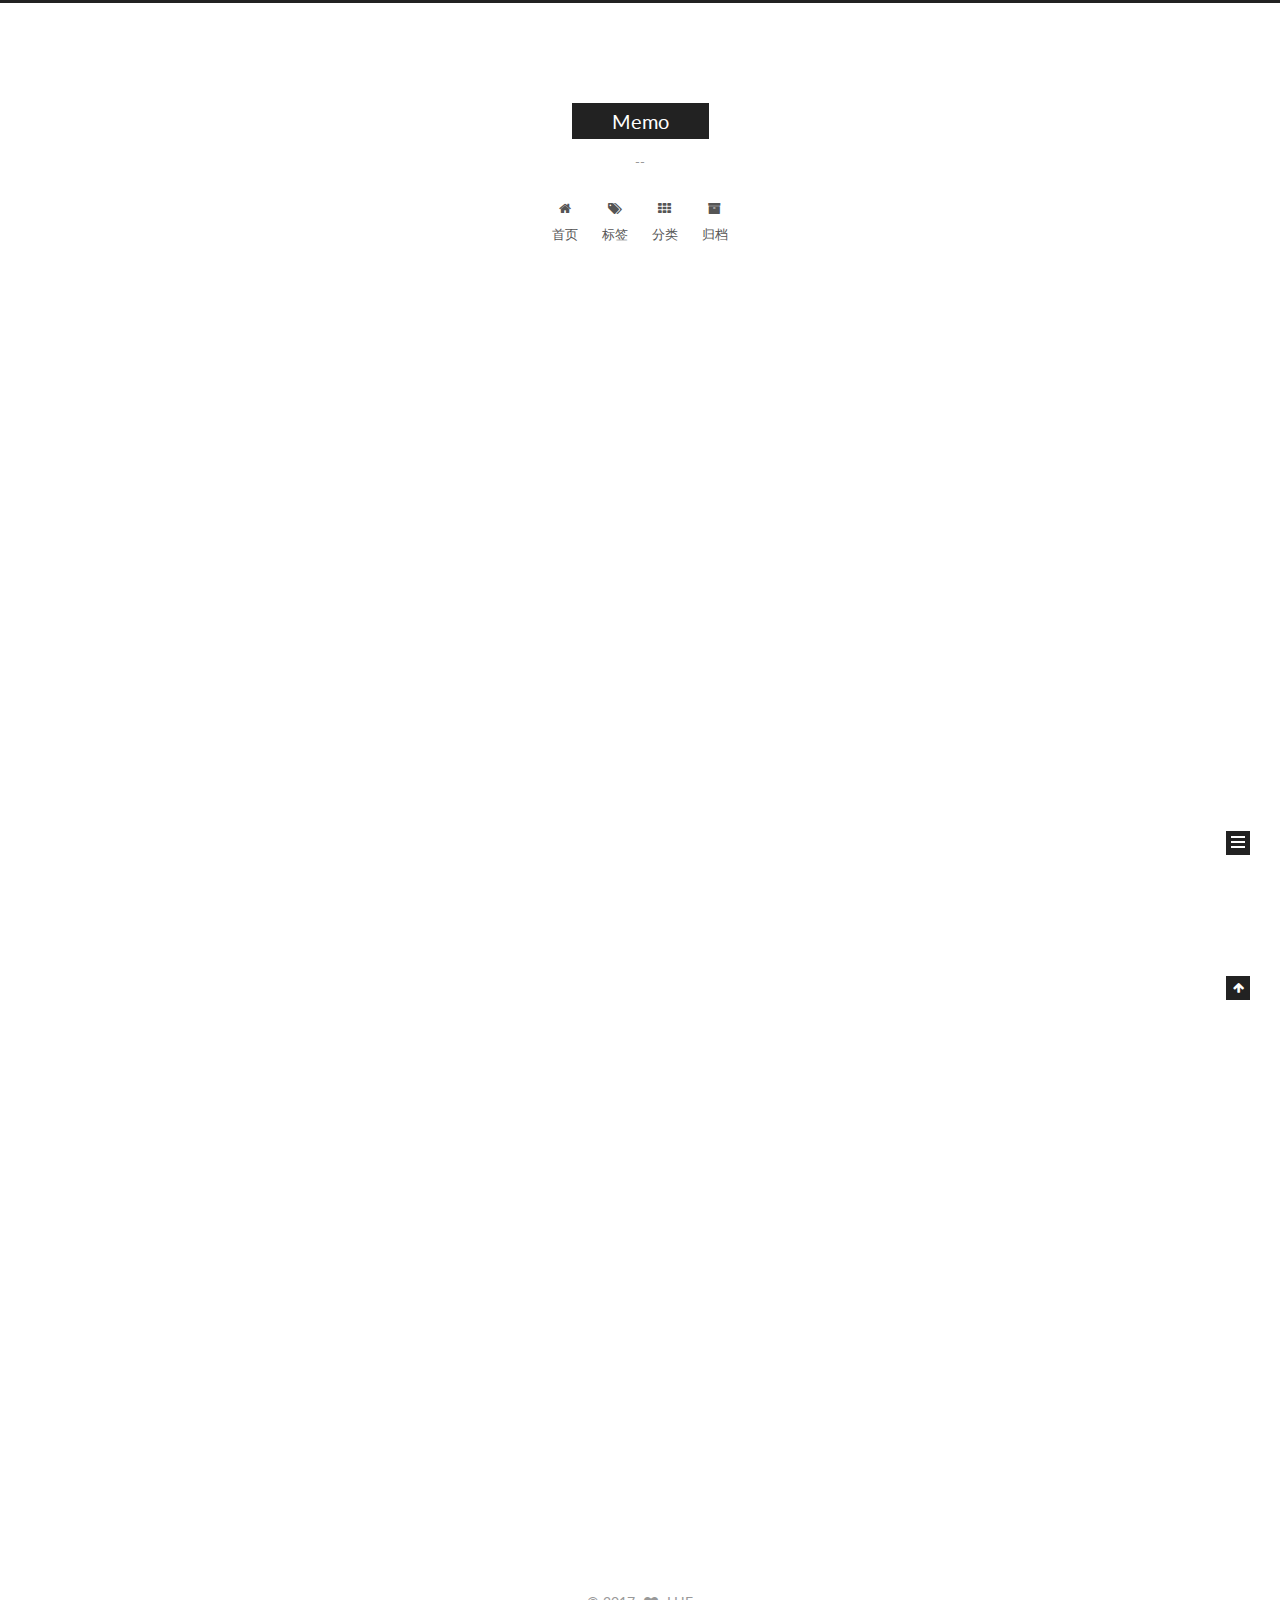
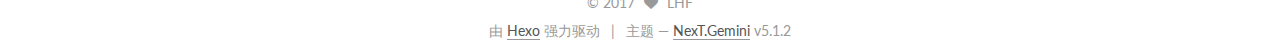
==== commit 89a71325: "Site updated: 2017-08-28 20:23:41" ====
--- a/index.html
+++ b/index.html
@@ -1,177 +1,487 @@
 <!DOCTYPE html>
-<html>
+
+
+
+  
+
+
+<html class="theme-next gemini use-motion" lang="zh-Hans">
 <head>
-  <meta charset="utf-8">
-  
-  <meta name="renderer" content="webkit">
-  <meta http-equiv="X-UA-Compatible" content="IE=edge" >
-  <link rel="dns-prefetch" href="http://yoursite.com">
-  <title>Hexo</title>
-  <meta name="viewport" content="width=device-width, initial-scale=1, maximum-scale=1">
-  <meta property="og:type" content="website">
-<meta property="og:title" content="Hexo">
+  <meta charset="UTF-8"/>
+<meta http-equiv="X-UA-Compatible" content="IE=edge" />
+<meta name="viewport" content="width=device-width, initial-scale=1, maximum-scale=1"/>
+<meta name="theme-color" content="#222">
+
+
+
+
+
+
+
+
+
+<meta http-equiv="Cache-Control" content="no-transform" />
+<meta http-equiv="Cache-Control" content="no-siteapp" />
+
+
+
+
+
+
+
+
+
+
+
+
+
+
+
+
+  
+  
+  <link href="/lib/fancybox/source/jquery.fancybox.css?v=2.1.5" rel="stylesheet" type="text/css" />
+
+
+
+
+  
+  
+  
+  
+
+  
+    
+    
+  
+
+  
+
+  
+
+  
+
+  
+
+  
+    
+    
+    <link href="//fonts.googleapis.com/css?family=Lato:300,300italic,400,400italic,700,700italic&subset=latin,latin-ext" rel="stylesheet" type="text/css">
+  
+
+
+
+
+
+
+<link href="/lib/font-awesome/css/font-awesome.min.css?v=4.6.2" rel="stylesheet" type="text/css" />
+
+<link href="/css/main.css?v=5.1.2" rel="stylesheet" type="text/css" />
+
+
+  <meta name="keywords" content="Hexo, NexT" />
+
+
+
+
+
+
+
+
+  <link rel="shortcut icon" type="image/x-icon" href="/favicon.ico?v=5.1.2" />
+
+
+
+
+
+
+<meta name="description" content="傻人有傻福，傻逼没有">
+<meta property="og:type" content="website">
+<meta property="og:title" content="Memo">
 <meta property="og:url" content="http://yoursite.com/index.html">
-<meta property="og:site_name" content="Hexo">
+<meta property="og:site_name" content="Memo">
+<meta property="og:description" content="傻人有傻福，傻逼没有">
+<meta property="og:locale" content="zh-Hans">
 <meta name="twitter:card" content="summary">
-<meta name="twitter:title" content="Hexo">
-  
-    <link rel="alternative" href="/atom.xml" title="Hexo" type="application/atom+xml">
-  
-  
-    <link rel="icon" href="/favicon.png">
-  
-  <link rel="stylesheet" type="text/css" href="/./main.266c1c.css">
-  <style type="text/css">
-  
-    #container.show {
-      background: linear-gradient(200deg,#a0cfe4,#e8c37e);
+<meta name="twitter:title" content="Memo">
+<meta name="twitter:description" content="傻人有傻福，傻逼没有">
+
+
+
+<script type="text/javascript" id="hexo.configurations">
+  var NexT = window.NexT || {};
+  var CONFIG = {
+    root: '/',
+    scheme: 'Gemini',
+    version: '5.1.2',
+    sidebar: {"position":"left","display":"post","offset":12,"offset_float":12,"b2t":false,"scrollpercent":false,"onmobile":false},
+    fancybox: true,
+    tabs: true,
+    motion: {"enable":true,"async":false,"transition":{"post_block":"fadeIn","post_header":"slideDownIn","post_body":"slideDownIn","coll_header":"slideLeftIn"}},
+    duoshuo: {
+      userId: '0',
+      author: '博主'
+    },
+    algolia: {
+      applicationID: '',
+      apiKey: '',
+      indexName: '',
+      hits: {"per_page":10},
+      labels: {"input_placeholder":"Search for Posts","hits_empty":"We didn't find any results for the search: ${query}","hits_stats":"${hits} results found in ${time} ms"}
     }
-  </style>
-  
-
-  
+  };
+</script>
+
+
+
+  <link rel="canonical" href="http://yoursite.com/"/>
+
+
+
+
+
+  <title>Memo</title>
+  
+
+
+
+
+
+
+
 
 </head>
 
-<body>
-  <div id="container" q-class="show:isCtnShow">
-    <canvas id="anm-canvas" class="anm-canvas"></canvas>
-    <div class="left-col" q-class="show:isShow">
-      
-<div class="overlay" style="background: #4d4d4d"></div>
-<div class="intrude-less">
-	<header id="header" class="inner">
-		<a href="/" class="profilepic">
-			<img src="" class="js-avatar">
-		</a>
-		<hgroup>
-		  <h1 class="header-author"><a href="/">John Doe</a></h1>
-		</hgroup>
-		
-
-		<nav class="header-menu">
-			<ul>
-			
-				<li><a href="/">主页</a></li>
-	        
-				<li><a href="/tags/随笔/">随笔</a></li>
-	        
-			</ul>
-		</nav>
-		<nav class="header-smart-menu">
-    		
-    			
-    			<a q-on="click: openSlider(e, 'innerArchive')" href="javascript:void(0)">所有文章</a>
-    			
-            
-    			
-    			<a q-on="click: openSlider(e, 'friends')" href="javascript:void(0)">友链</a>
-    			
-            
-    			
-    			<a q-on="click: openSlider(e, 'aboutme')" href="javascript:void(0)">关于我</a>
-    			
-            
-		</nav>
-		<nav class="header-nav">
-			<div class="social">
-				
-					<a class="github" target="_blank" href="#" title="github"><i class="icon-github"></i></a>
-		        
-					<a class="weibo" target="_blank" href="#" title="weibo"><i class="icon-weibo"></i></a>
-		        
-					<a class="rss" target="_blank" href="#" title="rss"><i class="icon-rss"></i></a>
-		        
-					<a class="zhihu" target="_blank" href="#" title="zhihu"><i class="icon-zhihu"></i></a>
-		        
-			</div>
-		</nav>
-	</header>		
+<body itemscope itemtype="http://schema.org/WebPage" lang="zh-Hans">
+
+  
+  
+    
+  
+
+  <div class="container sidebar-position-left 
+  page-home">
+    <div class="headband"></div>
+
+    <header id="header" class="header" itemscope itemtype="http://schema.org/WPHeader">
+      <div class="header-inner"><div class="site-brand-wrapper">
+  <div class="site-meta ">
+    
+
+    <div class="custom-logo-site-title">
+      <a href="/"  class="brand" rel="start">
+        <span class="logo-line-before"><i></i></span>
+        <span class="site-title">Memo</span>
+        <span class="logo-line-after"><i></i></span>
+      </a>
+    </div>
+      
+        <p class="site-subtitle">--</p>
+      
+  </div>
+
+  <div class="site-nav-toggle">
+    <button>
+      <span class="btn-bar"></span>
+      <span class="btn-bar"></span>
+      <span class="btn-bar"></span>
+    </button>
+  </div>
 </div>
 
+<nav class="site-nav">
+  
+
+  
+    <ul id="menu" class="menu">
+      
+        
+        <li class="menu-item menu-item-home">
+          <a href="/" rel="section">
+            
+              <i class="menu-item-icon fa fa-fw fa-home"></i> <br />
+            
+            首页
+          </a>
+        </li>
+      
+        
+        <li class="menu-item menu-item-tags">
+          <a href="/tags/" rel="section">
+            
+              <i class="menu-item-icon fa fa-fw fa-tags"></i> <br />
+            
+            标签
+          </a>
+        </li>
+      
+        
+        <li class="menu-item menu-item-categories">
+          <a href="/categories/" rel="section">
+            
+              <i class="menu-item-icon fa fa-fw fa-th"></i> <br />
+            
+            分类
+          </a>
+        </li>
+      
+        
+        <li class="menu-item menu-item-archives">
+          <a href="/archives/" rel="section">
+            
+              <i class="menu-item-icon fa fa-fw fa-archive"></i> <br />
+            
+            归档
+          </a>
+        </li>
+      
+
+      
+    </ul>
+  
+
+  
+</nav>
+
+
+
+ </div>
+    </header>
+
+    <main id="main" class="main">
+      <div class="main-inner">
+        <div class="content-wrap">
+          <div id="content" class="content">
+            
+  <section id="posts" class="posts-expand">
+    
+      
+
+  
+
+  
+  
+  
+
+  <article class="post post-type-normal" itemscope itemtype="http://schema.org/Article">
+  
+  
+  
+  <div class="post-block">
+    <link itemprop="mainEntityOfPage" href="http://yoursite.com/2017/08/28/chapter1/">
+
+    <span hidden itemprop="author" itemscope itemtype="http://schema.org/Person">
+      <meta itemprop="name" content="LHF">
+      <meta itemprop="description" content="">
+      <meta itemprop="image" content="/uploads/avatar.png">
+    </span>
+
+    <span hidden itemprop="publisher" itemscope itemtype="http://schema.org/Organization">
+      <meta itemprop="name" content="Memo">
+    </span>
+
+    
+      <header class="post-header">
+
+        
+        
+          <h1 class="post-title" itemprop="name headline">
+                
+                <a class="post-title-link" href="/2017/08/28/chapter1/" itemprop="url">一周目 第1章 JavaScript简介</a></h1>
+        
+
+        <div class="post-meta">
+          <span class="post-time">
+            
+              <span class="post-meta-item-icon">
+                <i class="fa fa-calendar-o"></i>
+              </span>
+              
+                <span class="post-meta-item-text">发表于</span>
+              
+              <time title="创建于" itemprop="dateCreated datePublished" datetime="2017-08-28T16:36:34+08:00">
+                2017-08-28
+              </time>
+            
+
+            
+
+            
+          </span>
+
+          
+            <span class="post-category" >
+            
+              <span class="post-meta-divider">|</span>
+            
+              <span class="post-meta-item-icon">
+                <i class="fa fa-folder-o"></i>
+              </span>
+              
+                <span class="post-meta-item-text">分类于</span>
+              
+              
+                <span itemprop="about" itemscope itemtype="http://schema.org/Thing">
+                  <a href="/categories/js高级程序设计-一周目/" itemprop="url" rel="index">
+                    <span itemprop="name">js高级程序设计 一周目</span>
+                  </a>
+                </span>
+
+                
+                
+              
+            </span>
+          
+
+          
+            
+          
+
+          
+          
+
+          
+
+          
+
+          
+
+        </div>
+      </header>
+    
+
+    
+    
+    
+    <div class="post-body" itemprop="articleBody">
+
+      
+      
+
+      
+        
+          
+            <p>这一章</p>
+
+          
+        
+      
     </div>
-    <div class="mid-col" q-class="show:isShow,hide:isShow|isFalse">
-      
-<nav id="mobile-nav">
-  	<div class="overlay js-overlay" style="background: #4d4d4d"></div>
-	<div class="btnctn js-mobile-btnctn">
-  		<div class="slider-trigger list" q-on="click: openSlider(e)"><i class="icon icon-sort"></i></div>
-	</div>
-	<div class="intrude-less">
-		<header id="header" class="inner">
-			<div class="profilepic">
-				<img src="" class="js-avatar">
-			</div>
-			<hgroup>
-			  <h1 class="header-author js-header-author">John Doe</h1>
-			</hgroup>
-			
-			
-			
-				
-			
-				
-			
-			
-			
-			<nav class="header-nav">
-				<div class="social">
-					
-						<a class="github" target="_blank" href="#" title="github"><i class="icon-github"></i></a>
-			        
-						<a class="weibo" target="_blank" href="#" title="weibo"><i class="icon-weibo"></i></a>
-			        
-						<a class="rss" target="_blank" href="#" title="rss"><i class="icon-rss"></i></a>
-			        
-						<a class="zhihu" target="_blank" href="#" title="zhihu"><i class="icon-zhihu"></i></a>
-			        
-				</div>
-			</nav>
-
-			<nav class="header-menu js-header-menu">
-				<ul style="width: 50%">
-				
-				
-					<li style="width: 50%"><a href="/">主页</a></li>
-		        
-					<li style="width: 50%"><a href="/tags/随笔/">随笔</a></li>
-		        
-				</ul>
-			</nav>
-		</header>				
-	</div>
-	<div class="mobile-mask" style="display:none" q-show="isShow"></div>
-</nav>
-
-      <div id="wrapper" class="body-wrap">
-        <div class="menu-l">
-          <div class="canvas-wrap">
-            <canvas data-colors="#eaeaea" data-sectionHeight="100" data-contentId="js-content" id="myCanvas1" class="anm-canvas"></canvas>
-          </div>
-          <div id="js-content" class="content-ll">
-            
-  
-    <article id="post-hello-world" class="article article-type-post  article-index" itemscope itemprop="blogPost">
-  <div class="article-inner">
-    
-      <header class="article-header">
-        
-  
-    <h1 itemprop="name">
-      <a class="article-title" href="/2017/08/21/hello-world/">Hello World</a>
-    </h1>
-  
-
-        
-        <a href="/2017/08/21/hello-world/" class="archive-article-date">
-  	<time datetime="2017-08-21T07:39:37.213Z" itemprop="datePublished"><i class="icon-calendar icon"></i>2017-08-21</time>
-</a>
-        
+    
+    
+    
+
+    
+
+    
+
+    
+
+    <footer class="post-footer">
+      
+
+      
+
+      
+
+      
+      
+        <div class="post-eof"></div>
+      
+    </footer>
+  </div>
+  
+  
+  
+  </article>
+
+
+    
+      
+
+  
+
+  
+  
+  
+
+  <article class="post post-type-normal" itemscope itemtype="http://schema.org/Article">
+  
+  
+  
+  <div class="post-block">
+    <link itemprop="mainEntityOfPage" href="http://yoursite.com/2017/08/21/hello-world/">
+
+    <span hidden itemprop="author" itemscope itemtype="http://schema.org/Person">
+      <meta itemprop="name" content="LHF">
+      <meta itemprop="description" content="">
+      <meta itemprop="image" content="/uploads/avatar.png">
+    </span>
+
+    <span hidden itemprop="publisher" itemscope itemtype="http://schema.org/Organization">
+      <meta itemprop="name" content="Memo">
+    </span>
+
+    
+      <header class="post-header">
+
+        
+        
+          <h1 class="post-title" itemprop="name headline">
+                
+                <a class="post-title-link" href="/2017/08/21/hello-world/" itemprop="url">Hello World</a></h1>
+        
+
+        <div class="post-meta">
+          <span class="post-time">
+            
+              <span class="post-meta-item-icon">
+                <i class="fa fa-calendar-o"></i>
+              </span>
+              
+                <span class="post-meta-item-text">发表于</span>
+              
+              <time title="创建于" itemprop="dateCreated datePublished" datetime="2017-08-21T15:39:37+08:00">
+                2017-08-21
+              </time>
+            
+
+            
+
+            
+          </span>
+
+          
+
+          
+            
+          
+
+          
+          
+
+          
+
+          
+
+          
+
+        </div>
       </header>
     
-    <div class="article-entry" itemprop="articleBody">
-      
-        <p>Welcome to <a href="https://hexo.io/" target="_blank" rel="external">Hexo</a>! This is your very first post. Check <a href="https://hexo.io/docs/" target="_blank" rel="external">documentation</a> for more info. If you get any problems when using Hexo, you can find the answer in <a href="https://hexo.io/docs/troubleshooting.html" target="_blank" rel="external">troubleshooting</a> or you can ask me on <a href="https://github.com/hexojs/hexo/issues" target="_blank" rel="external">GitHub</a>.</p>
+
+    
+    
+    
+    <div class="post-body" itemprop="articleBody">
+
+      
+      
+
+      
+        
+          
+            <p>Welcome to <a href="https://hexo.io/" target="_blank" rel="external">Hexo</a>! This is your very first post. Check <a href="https://hexo.io/docs/" target="_blank" rel="external">documentation</a> for more info. If you get any problems when using Hexo, you can find the answer in <a href="https://hexo.io/docs/troubleshooting.html" target="_blank" rel="external">troubleshooting</a> or you can ask me on <a href="https://github.com/hexojs/hexo/issues" target="_blank" rel="external">GitHub</a>.</p>
 <h2 id="Quick-Start"><a href="#Quick-Start" class="headerlink" title="Quick Start"></a>Quick Start</h2><h3 id="Create-a-new-post"><a href="#Create-a-new-post" class="headerlink" title="Create a new post"></a>Create a new post</h3><figure class="highlight bash"><table><tr><td class="gutter"><pre><div class="line">1</div></pre></td><td class="code"><pre><div class="line">$ hexo new <span class="string">"My New Post"</span></div></pre></td></tr></table></figure>
 <p>More info: <a href="https://hexo.io/docs/writing.html" target="_blank" rel="external">Writing</a></p>
 <h3 id="Run-server"><a href="#Run-server" class="headerlink" title="Run server"></a>Run server</h3><figure class="highlight bash"><table><tr><td class="gutter"><pre><div class="line">1</div></pre></td><td class="code"><pre><div class="line">$ hexo server</div></pre></td></tr></table></figure>
@@ -181,293 +491,316 @@
 <h3 id="Deploy-to-remote-sites"><a href="#Deploy-to-remote-sites" class="headerlink" title="Deploy to remote sites"></a>Deploy to remote sites</h3><figure class="highlight bash"><table><tr><td class="gutter"><pre><div class="line">1</div></pre></td><td class="code"><pre><div class="line">$ hexo deploy</div></pre></td></tr></table></figure>
 <p>More info: <a href="https://hexo.io/docs/deployment.html" target="_blank" rel="external">Deployment</a></p>
 
-      
-
+          
+        
       
     </div>
-    <div class="article-info article-info-index">
-      
-      
-      
-
-      
-        <p class="article-more-link">
-          <a class="article-more-a" href="/2017/08/21/hello-world/">展开全文 >></a>
-        </p>
-      
-
-      
-      <div class="clearfix"></div>
+    
+    
+    
+
+    
+
+    
+
+    
+
+    <footer class="post-footer">
+      
+
+      
+
+      
+
+      
+      
+        <div class="post-eof"></div>
+      
+    </footer>
+  </div>
+  
+  
+  
+  </article>
+
+
+    
+  </section>
+
+  
+
+
+          </div>
+          
+
+
+          
+
+        </div>
+        
+          
+  
+  <div class="sidebar-toggle">
+    <div class="sidebar-toggle-line-wrap">
+      <span class="sidebar-toggle-line sidebar-toggle-line-first"></span>
+      <span class="sidebar-toggle-line sidebar-toggle-line-middle"></span>
+      <span class="sidebar-toggle-line sidebar-toggle-line-last"></span>
     </div>
   </div>
-</article>
-
-<aside class="wrap-side-operation">
-    <div class="mod-side-operation">
-        
-        <div class="jump-container" id="js-jump-container" style="display:none;">
-            <a href="javascript:void(0)" class="mod-side-operation__jump-to-top">
-                <i class="icon-font icon-back"></i>
-            </a>
-            <div id="js-jump-plan-container" class="jump-plan-container" style="top: -11px;">
-                <i class="icon-font icon-plane jump-plane"></i>
+
+  <aside id="sidebar" class="sidebar">
+    
+    <div class="sidebar-inner">
+
+      
+
+      
+
+      <section class="site-overview sidebar-panel sidebar-panel-active">
+        <div class="site-author motion-element" itemprop="author" itemscope itemtype="http://schema.org/Person">
+          <img class="site-author-image" itemprop="image"
+               src="/uploads/avatar.png"
+               alt="LHF" />
+          <p class="site-author-name" itemprop="name">LHF</p>
+           
+              <p class="site-description motion-element" itemprop="description">傻人有傻福，傻逼没有</p>
+          
+        </div>
+        <nav class="site-state motion-element">
+
+          
+            <div class="site-state-item site-state-posts">
+            
+              <a href="/archives/ || archive">
+            
+                <span class="site-state-item-count">2</span>
+                <span class="site-state-item-name">日志</span>
+              </a>
             </div>
+          
+
+          
+            
+            
+            <div class="site-state-item site-state-categories">
+              <a href="/categories/index.html">
+                <span class="site-state-item-count">1</span>
+                <span class="site-state-item-name">分类</span>
+              </a>
+            </div>
+          
+
+          
+            
+            
+            <div class="site-state-item site-state-tags">
+              <a href="/tags/index.html">
+                <span class="site-state-item-count">1</span>
+                <span class="site-state-item-name">标签</span>
+              </a>
+            </div>
+          
+
+        </nav>
+
+        
+
+        <div class="links-of-author motion-element">
+          
         </div>
-        
-        
+
+        
+        
+
+        
+        
+
+        
+
+
+      </section>
+
+      
+
+      
+
     </div>
-</aside>
-
-
-
-
-  
-  
-
-
-          </div>
-        </div>
+  </aside>
+
+
+        
       </div>
-      <footer id="footer">
-  <div class="outer">
-    <div id="footer-info">
-    	<div class="footer-left">
-    		&copy; 2017 John Doe
-    	</div>
-      	<div class="footer-right">
-      		<a href="http://hexo.io/" target="_blank">Hexo</a>  Theme <a href="https://github.com/litten/hexo-theme-yilia" target="_blank">Yilia</a> by Litten
-      	</div>
-    </div>
+    </main>
+
+    <footer id="footer" class="footer">
+      <div class="footer-inner">
+        <div class="copyright" >
+  
+  &copy; 
+  <span itemprop="copyrightYear">2017</span>
+  <span class="with-love">
+    <i class="fa fa-heart"></i>
+  </span>
+  <span class="author" itemprop="copyrightHolder">LHF</span>
+
+  
+</div>
+
+
+  <div class="powered-by">由 <a class="theme-link" href="https://hexo.io">Hexo</a> 强力驱动</div>
+
+  <span class="post-meta-divider">|</span>
+
+  <div class="theme-info">主题 &mdash; <a class="theme-link" href="https://github.com/iissnan/hexo-theme-next">NexT.Gemini</a> v5.1.2</div>
+
+
+        
+
+
+
+
+
+
+
+        
+      </div>
+    </footer>
+
+    
+      <div class="back-to-top">
+        <i class="fa fa-arrow-up"></i>
+        
+      </div>
+    
+
   </div>
-</footer>
-    </div>
-    <script>
-	var yiliaConfig = {
-		mathjax: false,
-		isHome: true,
-		isPost: false,
-		isArchive: false,
-		isTag: false,
-		isCategory: false,
-		open_in_new: false,
-		toc_hide_index: true,
-		root: "/",
-		innerArchive: true,
-		showTags: false
-	}
+
+  
+
+<script type="text/javascript">
+  if (Object.prototype.toString.call(window.Promise) !== '[object Function]') {
+    window.Promise = null;
+  }
 </script>
 
-<script>!function(t){function n(e){if(r[e])return r[e].exports;var i=r[e]={exports:{},id:e,loaded:!1};return t[e].call(i.exports,i,i.exports,n),i.loaded=!0,i.exports}var r={};n.m=t,n.c=r,n.p="./",n(0)}([function(t,n,r){r(195),t.exports=r(191)},function(t,n,r){var e=r(3),i=r(52),o=r(27),u=r(28),c=r(53),f="prototype",a=function(t,n,r){var s,l,h,v,p=t&a.F,d=t&a.G,y=t&a.S,g=t&a.P,b=t&a.B,m=d?e:y?e[n]||(e[n]={}):(e[n]||{})[f],x=d?i:i[n]||(i[n]={}),w=x[f]||(x[f]={});d&&(r=n);for(s in r)l=!p&&m&&void 0!==m[s],h=(l?m:r)[s],v=b&&l?c(h,e):g&&"function"==typeof h?c(Function.call,h):h,m&&u(m,s,h,t&a.U),x[s]!=h&&o(x,s,v),g&&w[s]!=h&&(w[s]=h)};e.core=i,a.F=1,a.G=2,a.S=4,a.P=8,a.B=16,a.W=32,a.U=64,a.R=128,t.exports=a},function(t,n,r){var e=r(6);t.exports=function(t){if(!e(t))throw TypeError(t+" is not an object!");return t}},function(t,n){var r=t.exports="undefined"!=typeof window&&window.Math==Math?window:"undefined"!=typeof self&&self.Math==Math?self:Function("return this")();"number"==typeof __g&&(__g=r)},function(t,n){t.exports=function(t){try{return!!t()}catch(t){return!0}}},function(t,n){var r=t.exports="undefined"!=typeof window&&window.Math==Math?window:"undefined"!=typeof self&&self.Math==Math?self:Function("return this")();"number"==typeof __g&&(__g=r)},function(t,n){t.exports=function(t){return"object"==typeof t?null!==t:"function"==typeof t}},function(t,n,r){var e=r(126)("wks"),i=r(76),o=r(3).Symbol,u="function"==typeof o;(t.exports=function(t){return e[t]||(e[t]=u&&o[t]||(u?o:i)("Symbol."+t))}).store=e},function(t,n){var r={}.hasOwnProperty;t.exports=function(t,n){return r.call(t,n)}},function(t,n,r){var e=r(94),i=r(33);t.exports=function(t){return e(i(t))}},function(t,n,r){t.exports=!r(4)(function(){return 7!=Object.defineProperty({},"a",{get:function(){return 7}}).a})},function(t,n,r){var e=r(2),i=r(167),o=r(50),u=Object.defineProperty;n.f=r(10)?Object.defineProperty:function(t,n,r){if(e(t),n=o(n,!0),e(r),i)try{return u(t,n,r)}catch(t){}if("get"in r||"set"in r)throw TypeError("Accessors not supported!");return"value"in r&&(t[n]=r.value),t}},function(t,n,r){t.exports=!r(18)(function(){return 7!=Object.defineProperty({},"a",{get:function(){return 7}}).a})},function(t,n,r){var e=r(14),i=r(22);t.exports=r(12)?function(t,n,r){return e.f(t,n,i(1,r))}:function(t,n,r){return t[n]=r,t}},function(t,n,r){var e=r(20),i=r(58),o=r(42),u=Object.defineProperty;n.f=r(12)?Object.defineProperty:function(t,n,r){if(e(t),n=o(n,!0),e(r),i)try{return u(t,n,r)}catch(t){}if("get"in r||"set"in r)throw TypeError("Accessors not supported!");return"value"in r&&(t[n]=r.value),t}},function(t,n,r){var e=r(40)("wks"),i=r(23),o=r(5).Symbol,u="function"==typeof o;(t.exports=function(t){return e[t]||(e[t]=u&&o[t]||(u?o:i)("Symbol."+t))}).store=e},function(t,n,r){var e=r(67),i=Math.min;t.exports=function(t){return t>0?i(e(t),9007199254740991):0}},function(t,n,r){var e=r(46);t.exports=function(t){return Object(e(t))}},function(t,n){t.exports=function(t){try{return!!t()}catch(t){return!0}}},function(t,n,r){var e=r(63),i=r(34);t.exports=Object.keys||function(t){return e(t,i)}},function(t,n,r){var e=r(21);t.exports=function(t){if(!e(t))throw TypeError(t+" is not an object!");return t}},function(t,n){t.exports=function(t){return"object"==typeof t?null!==t:"function"==typeof t}},function(t,n){t.exports=function(t,n){return{enumerable:!(1&t),configurable:!(2&t),writable:!(4&t),value:n}}},function(t,n){var r=0,e=Math.random();t.exports=function(t){return"Symbol(".concat(void 0===t?"":t,")_",(++r+e).toString(36))}},function(t,n){var r={}.hasOwnProperty;t.exports=function(t,n){return r.call(t,n)}},function(t,n){var r=t.exports={version:"2.4.0"};"number"==typeof __e&&(__e=r)},function(t,n){t.exports=function(t){if("function"!=typeof t)throw TypeError(t+" is not a function!");return t}},function(t,n,r){var e=r(11),i=r(66);t.exports=r(10)?function(t,n,r){return e.f(t,n,i(1,r))}:function(t,n,r){return t[n]=r,t}},function(t,n,r){var e=r(3),i=r(27),o=r(24),u=r(76)("src"),c="toString",f=Function[c],a=(""+f).split(c);r(52).inspectSource=function(t){return f.call(t)},(t.exports=function(t,n,r,c){var f="function"==typeof r;f&&(o(r,"name")||i(r,"name",n)),t[n]!==r&&(f&&(o(r,u)||i(r,u,t[n]?""+t[n]:a.join(String(n)))),t===e?t[n]=r:c?t[n]?t[n]=r:i(t,n,r):(delete t[n],i(t,n,r)))})(Function.prototype,c,function(){return"function"==typeof this&&this[u]||f.call(this)})},function(t,n,r){var e=r(1),i=r(4),o=r(46),u=function(t,n,r,e){var i=String(o(t)),u="<"+n;return""!==r&&(u+=" "+r+'="'+String(e).replace(/"/g,"&quot;")+'"'),u+">"+i+"</"+n+">"};t.exports=function(t,n){var r={};r[t]=n(u),e(e.P+e.F*i(function(){var n=""[t]('"');return n!==n.toLowerCase()||n.split('"').length>3}),"String",r)}},function(t,n,r){var e=r(115),i=r(46);t.exports=function(t){return e(i(t))}},function(t,n,r){var e=r(116),i=r(66),o=r(30),u=r(50),c=r(24),f=r(167),a=Object.getOwnPropertyDescriptor;n.f=r(10)?a:function(t,n){if(t=o(t),n=u(n,!0),f)try{return a(t,n)}catch(t){}if(c(t,n))return i(!e.f.call(t,n),t[n])}},function(t,n,r){var e=r(24),i=r(17),o=r(145)("IE_PROTO"),u=Object.prototype;t.exports=Object.getPrototypeOf||function(t){return t=i(t),e(t,o)?t[o]:"function"==typeof t.constructor&&t instanceof t.constructor?t.constructor.prototype:t instanceof Object?u:null}},function(t,n){t.exports=function(t){if(void 0==t)throw TypeError("Can't call method on  "+t);return t}},function(t,n){t.exports="constructor,hasOwnProperty,isPrototypeOf,propertyIsEnumerable,toLocaleString,toString,valueOf".split(",")},function(t,n){t.exports={}},function(t,n){t.exports=!0},function(t,n){n.f={}.propertyIsEnumerable},function(t,n,r){var e=r(14).f,i=r(8),o=r(15)("toStringTag");t.exports=function(t,n,r){t&&!i(t=r?t:t.prototype,o)&&e(t,o,{configurable:!0,value:n})}},function(t,n,r){var e=r(40)("keys"),i=r(23);t.exports=function(t){return e[t]||(e[t]=i(t))}},function(t,n,r){var e=r(5),i="__core-js_shared__",o=e[i]||(e[i]={});t.exports=function(t){return o[t]||(o[t]={})}},function(t,n){var r=Math.ceil,e=Math.floor;t.exports=function(t){return isNaN(t=+t)?0:(t>0?e:r)(t)}},function(t,n,r){var e=r(21);t.exports=function(t,n){if(!e(t))return t;var r,i;if(n&&"function"==typeof(r=t.toString)&&!e(i=r.call(t)))return i;if("function"==typeof(r=t.valueOf)&&!e(i=r.call(t)))return i;if(!n&&"function"==typeof(r=t.toString)&&!e(i=r.call(t)))return i;throw TypeError("Can't convert object to primitive value")}},function(t,n,r){var e=r(5),i=r(25),o=r(36),u=r(44),c=r(14).f;t.exports=function(t){var n=i.Symbol||(i.Symbol=o?{}:e.Symbol||{});"_"==t.charAt(0)||t in n||c(n,t,{value:u.f(t)})}},function(t,n,r){n.f=r(15)},function(t,n){var r={}.toString;t.exports=function(t){return r.call(t).slice(8,-1)}},function(t,n){t.exports=function(t){if(void 0==t)throw TypeError("Can't call method on  "+t);return t}},function(t,n,r){var e=r(4);t.exports=function(t,n){return!!t&&e(function(){n?t.call(null,function(){},1):t.call(null)})}},function(t,n,r){var e=r(53),i=r(115),o=r(17),u=r(16),c=r(203);t.exports=function(t,n){var r=1==t,f=2==t,a=3==t,s=4==t,l=6==t,h=5==t||l,v=n||c;return function(n,c,p){for(var d,y,g=o(n),b=i(g),m=e(c,p,3),x=u(b.length),w=0,S=r?v(n,x):f?v(n,0):void 0;x>w;w++)if((h||w in b)&&(d=b[w],y=m(d,w,g),t))if(r)S[w]=y;else if(y)switch(t){case 3:return!0;case 5:return d;case 6:return w;case 2:S.push(d)}else if(s)return!1;return l?-1:a||s?s:S}}},function(t,n,r){var e=r(1),i=r(52),o=r(4);t.exports=function(t,n){var r=(i.Object||{})[t]||Object[t],u={};u[t]=n(r),e(e.S+e.F*o(function(){r(1)}),"Object",u)}},function(t,n,r){var e=r(6);t.exports=function(t,n){if(!e(t))return t;var r,i;if(n&&"function"==typeof(r=t.toString)&&!e(i=r.call(t)))return i;if("function"==typeof(r=t.valueOf)&&!e(i=r.call(t)))return i;if(!n&&"function"==typeof(r=t.toString)&&!e(i=r.call(t)))return i;throw TypeError("Can't convert object to primitive value")}},function(t,n,r){var e=r(5),i=r(25),o=r(91),u=r(13),c="prototype",f=function(t,n,r){var a,s,l,h=t&f.F,v=t&f.G,p=t&f.S,d=t&f.P,y=t&f.B,g=t&f.W,b=v?i:i[n]||(i[n]={}),m=b[c],x=v?e:p?e[n]:(e[n]||{})[c];v&&(r=n);for(a in r)(s=!h&&x&&void 0!==x[a])&&a in b||(l=s?x[a]:r[a],b[a]=v&&"function"!=typeof x[a]?r[a]:y&&s?o(l,e):g&&x[a]==l?function(t){var n=function(n,r,e){if(this instanceof t){switch(arguments.length){case 0:return new t;case 1:return new t(n);case 2:return new t(n,r)}return new t(n,r,e)}return t.apply(this,arguments)};return n[c]=t[c],n}(l):d&&"function"==typeof l?o(Function.call,l):l,d&&((b.virtual||(b.virtual={}))[a]=l,t&f.R&&m&&!m[a]&&u(m,a,l)))};f.F=1,f.G=2,f.S=4,f.P=8,f.B=16,f.W=32,f.U=64,f.R=128,t.exports=f},function(t,n){var r=t.exports={version:"2.4.0"};"number"==typeof __e&&(__e=r)},function(t,n,r){var e=r(26);t.exports=function(t,n,r){if(e(t),void 0===n)return t;switch(r){case 1:return function(r){return t.call(n,r)};case 2:return function(r,e){return t.call(n,r,e)};case 3:return function(r,e,i){return t.call(n,r,e,i)}}return function(){return t.apply(n,arguments)}}},function(t,n,r){var e=r(183),i=r(1),o=r(126)("metadata"),u=o.store||(o.store=new(r(186))),c=function(t,n,r){var i=u.get(t);if(!i){if(!r)return;u.set(t,i=new e)}var o=i.get(n);if(!o){if(!r)return;i.set(n,o=new e)}return o},f=function(t,n,r){var e=c(n,r,!1);return void 0!==e&&e.has(t)},a=function(t,n,r){var e=c(n,r,!1);return void 0===e?void 0:e.get(t)},s=function(t,n,r,e){c(r,e,!0).set(t,n)},l=function(t,n){var r=c(t,n,!1),e=[];return r&&r.forEach(function(t,n){e.push(n)}),e},h=function(t){return void 0===t||"symbol"==typeof t?t:String(t)},v=function(t){i(i.S,"Reflect",t)};t.exports={store:u,map:c,has:f,get:a,set:s,keys:l,key:h,exp:v}},function(t,n,r){"use strict";if(r(10)){var e=r(69),i=r(3),o=r(4),u=r(1),c=r(127),f=r(152),a=r(53),s=r(68),l=r(66),h=r(27),v=r(73),p=r(67),d=r(16),y=r(75),g=r(50),b=r(24),m=r(180),x=r(114),w=r(6),S=r(17),_=r(137),O=r(70),E=r(32),P=r(71).f,j=r(154),F=r(76),M=r(7),A=r(48),N=r(117),T=r(146),I=r(155),k=r(80),L=r(123),R=r(74),C=r(130),D=r(160),U=r(11),W=r(31),G=U.f,B=W.f,V=i.RangeError,z=i.TypeError,q=i.Uint8Array,K="ArrayBuffer",J="Shared"+K,Y="BYTES_PER_ELEMENT",H="prototype",$=Array[H],X=f.ArrayBuffer,Q=f.DataView,Z=A(0),tt=A(2),nt=A(3),rt=A(4),et=A(5),it=A(6),ot=N(!0),ut=N(!1),ct=I.values,ft=I.keys,at=I.entries,st=$.lastIndexOf,lt=$.reduce,ht=$.reduceRight,vt=$.join,pt=$.sort,dt=$.slice,yt=$.toString,gt=$.toLocaleString,bt=M("iterator"),mt=M("toStringTag"),xt=F("typed_constructor"),wt=F("def_constructor"),St=c.CONSTR,_t=c.TYPED,Ot=c.VIEW,Et="Wrong length!",Pt=A(1,function(t,n){return Tt(T(t,t[wt]),n)}),jt=o(function(){return 1===new q(new Uint16Array([1]).buffer)[0]}),Ft=!!q&&!!q[H].set&&o(function(){new q(1).set({})}),Mt=function(t,n){if(void 0===t)throw z(Et);var r=+t,e=d(t);if(n&&!m(r,e))throw V(Et);return e},At=function(t,n){var r=p(t);if(r<0||r%n)throw V("Wrong offset!");return r},Nt=function(t){if(w(t)&&_t in t)return t;throw z(t+" is not a typed array!")},Tt=function(t,n){if(!(w(t)&&xt in t))throw z("It is not a typed array constructor!");return new t(n)},It=function(t,n){return kt(T(t,t[wt]),n)},kt=function(t,n){for(var r=0,e=n.length,i=Tt(t,e);e>r;)i[r]=n[r++];return i},Lt=function(t,n,r){G(t,n,{get:function(){return this._d[r]}})},Rt=function(t){var n,r,e,i,o,u,c=S(t),f=arguments.length,s=f>1?arguments[1]:void 0,l=void 0!==s,h=j(c);if(void 0!=h&&!_(h)){for(u=h.call(c),e=[],n=0;!(o=u.next()).done;n++)e.push(o.value);c=e}for(l&&f>2&&(s=a(s,arguments[2],2)),n=0,r=d(c.length),i=Tt(this,r);r>n;n++)i[n]=l?s(c[n],n):c[n];return i},Ct=function(){for(var t=0,n=arguments.length,r=Tt(this,n);n>t;)r[t]=arguments[t++];return r},Dt=!!q&&o(function(){gt.call(new q(1))}),Ut=function(){return gt.apply(Dt?dt.call(Nt(this)):Nt(this),arguments)},Wt={copyWithin:function(t,n){return D.call(Nt(this),t,n,arguments.length>2?arguments[2]:void 0)},every:function(t){return rt(Nt(this),t,arguments.length>1?arguments[1]:void 0)},fill:function(t){return C.apply(Nt(this),arguments)},filter:function(t){return It(this,tt(Nt(this),t,arguments.length>1?arguments[1]:void 0))},find:function(t){return et(Nt(this),t,arguments.length>1?arguments[1]:void 0)},findIndex:function(t){return it(Nt(this),t,arguments.length>1?arguments[1]:void 0)},forEach:function(t){Z(Nt(this),t,arguments.length>1?arguments[1]:void 0)},indexOf:function(t){return ut(Nt(this),t,arguments.length>1?arguments[1]:void 0)},includes:function(t){return ot(Nt(this),t,arguments.length>1?arguments[1]:void 0)},join:function(t){return vt.apply(Nt(this),arguments)},lastIndexOf:function(t){return st.apply(Nt(this),arguments)},map:function(t){return Pt(Nt(this),t,arguments.length>1?arguments[1]:void 0)},reduce:function(t){return lt.apply(Nt(this),arguments)},reduceRight:function(t){return ht.apply(Nt(this),arguments)},reverse:function(){for(var t,n=this,r=Nt(n).length,e=Math.floor(r/2),i=0;i<e;)t=n[i],n[i++]=n[--r],n[r]=t;return n},some:function(t){return nt(Nt(this),t,arguments.length>1?arguments[1]:void 0)},sort:function(t){return pt.call(Nt(this),t)},subarray:function(t,n){var r=Nt(this),e=r.length,i=y(t,e);return new(T(r,r[wt]))(r.buffer,r.byteOffset+i*r.BYTES_PER_ELEMENT,d((void 0===n?e:y(n,e))-i))}},Gt=function(t,n){return It(this,dt.call(Nt(this),t,n))},Bt=function(t){Nt(this);var n=At(arguments[1],1),r=this.length,e=S(t),i=d(e.length),o=0;if(i+n>r)throw V(Et);for(;o<i;)this[n+o]=e[o++]},Vt={entries:function(){return at.call(Nt(this))},keys:function(){return ft.call(Nt(this))},values:function(){return ct.call(Nt(this))}},zt=function(t,n){return w(t)&&t[_t]&&"symbol"!=typeof n&&n in t&&String(+n)==String(n)},qt=function(t,n){return zt(t,n=g(n,!0))?l(2,t[n]):B(t,n)},Kt=function(t,n,r){return!(zt(t,n=g(n,!0))&&w(r)&&b(r,"value"))||b(r,"get")||b(r,"set")||r.configurable||b(r,"writable")&&!r.writable||b(r,"enumerable")&&!r.enumerable?G(t,n,r):(t[n]=r.value,t)};St||(W.f=qt,U.f=Kt),u(u.S+u.F*!St,"Object",{getOwnPropertyDescriptor:qt,defineProperty:Kt}),o(function(){yt.call({})})&&(yt=gt=function(){return vt.call(this)});var Jt=v({},Wt);v(Jt,Vt),h(Jt,bt,Vt.values),v(Jt,{slice:Gt,set:Bt,constructor:function(){},toString:yt,toLocaleString:Ut}),Lt(Jt,"buffer","b"),Lt(Jt,"byteOffset","o"),Lt(Jt,"byteLength","l"),Lt(Jt,"length","e"),G(Jt,mt,{get:function(){return this[_t]}}),t.exports=function(t,n,r,f){f=!!f;var a=t+(f?"Clamped":"")+"Array",l="Uint8Array"!=a,v="get"+t,p="set"+t,y=i[a],g=y||{},b=y&&E(y),m=!y||!c.ABV,S={},_=y&&y[H],j=function(t,r){var e=t._d;return e.v[v](r*n+e.o,jt)},F=function(t,r,e){var i=t._d;f&&(e=(e=Math.round(e))<0?0:e>255?255:255&e),i.v[p](r*n+i.o,e,jt)},M=function(t,n){G(t,n,{get:function(){return j(this,n)},set:function(t){return F(this,n,t)},enumerable:!0})};m?(y=r(function(t,r,e,i){s(t,y,a,"_d");var o,u,c,f,l=0,v=0;if(w(r)){if(!(r instanceof X||(f=x(r))==K||f==J))return _t in r?kt(y,r):Rt.call(y,r);o=r,v=At(e,n);var p=r.byteLength;if(void 0===i){if(p%n)throw V(Et);if((u=p-v)<0)throw V(Et)}else if((u=d(i)*n)+v>p)throw V(Et);c=u/n}else c=Mt(r,!0),u=c*n,o=new X(u);for(h(t,"_d",{b:o,o:v,l:u,e:c,v:new Q(o)});l<c;)M(t,l++)}),_=y[H]=O(Jt),h(_,"constructor",y)):L(function(t){new y(null),new y(t)},!0)||(y=r(function(t,r,e,i){s(t,y,a);var o;return w(r)?r instanceof X||(o=x(r))==K||o==J?void 0!==i?new g(r,At(e,n),i):void 0!==e?new g(r,At(e,n)):new g(r):_t in r?kt(y,r):Rt.call(y,r):new g(Mt(r,l))}),Z(b!==Function.prototype?P(g).concat(P(b)):P(g),function(t){t in y||h(y,t,g[t])}),y[H]=_,e||(_.constructor=y));var A=_[bt],N=!!A&&("values"==A.name||void 0==A.name),T=Vt.values;h(y,xt,!0),h(_,_t,a),h(_,Ot,!0),h(_,wt,y),(f?new y(1)[mt]==a:mt in _)||G(_,mt,{get:function(){return a}}),S[a]=y,u(u.G+u.W+u.F*(y!=g),S),u(u.S,a,{BYTES_PER_ELEMENT:n,from:Rt,of:Ct}),Y in _||h(_,Y,n),u(u.P,a,Wt),R(a),u(u.P+u.F*Ft,a,{set:Bt}),u(u.P+u.F*!N,a,Vt),u(u.P+u.F*(_.toString!=yt),a,{toString:yt}),u(u.P+u.F*o(function(){new y(1).slice()}),a,{slice:Gt}),u(u.P+u.F*(o(function(){return[1,2].toLocaleString()!=new y([1,2]).toLocaleString()})||!o(function(){_.toLocaleString.call([1,2])})),a,{toLocaleString:Ut}),k[a]=N?A:T,e||N||h(_,bt,T)}}else t.exports=function(){}},function(t,n){var r={}.toString;t.exports=function(t){return r.call(t).slice(8,-1)}},function(t,n,r){var e=r(21),i=r(5).document,o=e(i)&&e(i.createElement);t.exports=function(t){return o?i.createElement(t):{}}},function(t,n,r){t.exports=!r(12)&&!r(18)(function(){return 7!=Object.defineProperty(r(57)("div"),"a",{get:function(){return 7}}).a})},function(t,n,r){"use strict";var e=r(36),i=r(51),o=r(64),u=r(13),c=r(8),f=r(35),a=r(96),s=r(38),l=r(103),h=r(15)("iterator"),v=!([].keys&&"next"in[].keys()),p="keys",d="values",y=function(){return this};t.exports=function(t,n,r,g,b,m,x){a(r,n,g);var w,S,_,O=function(t){if(!v&&t in F)return F[t];switch(t){case p:case d:return function(){return new r(this,t)}}return function(){return new r(this,t)}},E=n+" Iterator",P=b==d,j=!1,F=t.prototype,M=F[h]||F["@@iterator"]||b&&F[b],A=M||O(b),N=b?P?O("entries"):A:void 0,T="Array"==n?F.entries||M:M;if(T&&(_=l(T.call(new t)))!==Object.prototype&&(s(_,E,!0),e||c(_,h)||u(_,h,y)),P&&M&&M.name!==d&&(j=!0,A=function(){return M.call(this)}),e&&!x||!v&&!j&&F[h]||u(F,h,A),f[n]=A,f[E]=y,b)if(w={values:P?A:O(d),keys:m?A:O(p),entries:N},x)for(S in w)S in F||o(F,S,w[S]);else i(i.P+i.F*(v||j),n,w);return w}},function(t,n,r){var e=r(20),i=r(100),o=r(34),u=r(39)("IE_PROTO"),c=function(){},f="prototype",a=function(){var t,n=r(57)("iframe"),e=o.length;for(n.style.display="none",r(93).appendChild(n),n.src="javascript:",t=n.contentWindow.document,t.open(),t.write("<script>document.F=Object<\/script>"),t.close(),a=t.F;e--;)delete a[f][o[e]];return a()};t.exports=Object.create||function(t,n){var r;return null!==t?(c[f]=e(t),r=new c,c[f]=null,r[u]=t):r=a(),void 0===n?r:i(r,n)}},function(t,n,r){var e=r(63),i=r(34).concat("length","prototype");n.f=Object.getOwnPropertyNames||function(t){return e(t,i)}},function(t,n){n.f=Object.getOwnPropertySymbols},function(t,n,r){var e=r(8),i=r(9),o=r(90)(!1),u=r(39)("IE_PROTO");t.exports=function(t,n){var r,c=i(t),f=0,a=[];for(r in c)r!=u&&e(c,r)&&a.push(r);for(;n.length>f;)e(c,r=n[f++])&&(~o(a,r)||a.push(r));return a}},function(t,n,r){t.exports=r(13)},function(t,n,r){var e=r(76)("meta"),i=r(6),o=r(24),u=r(11).f,c=0,f=Object.isExtensible||function(){return!0},a=!r(4)(function(){return f(Object.preventExtensions({}))}),s=function(t){u(t,e,{value:{i:"O"+ ++c,w:{}}})},l=function(t,n){if(!i(t))return"symbol"==typeof t?t:("string"==typeof t?"S":"P")+t;if(!o(t,e)){if(!f(t))return"F";if(!n)return"E";s(t)}return t[e].i},h=function(t,n){if(!o(t,e)){if(!f(t))return!0;if(!n)return!1;s(t)}return t[e].w},v=function(t){return a&&p.NEED&&f(t)&&!o(t,e)&&s(t),t},p=t.exports={KEY:e,NEED:!1,fastKey:l,getWeak:h,onFreeze:v}},function(t,n){t.exports=function(t,n){return{enumerable:!(1&t),configurable:!(2&t),writable:!(4&t),value:n}}},function(t,n){var r=Math.ceil,e=Math.floor;t.exports=function(t){return isNaN(t=+t)?0:(t>0?e:r)(t)}},function(t,n){t.exports=function(t,n,r,e){if(!(t instanceof n)||void 0!==e&&e in t)throw TypeError(r+": incorrect invocation!");return t}},function(t,n){t.exports=!1},function(t,n,r){var e=r(2),i=r(173),o=r(133),u=r(145)("IE_PROTO"),c=function(){},f="prototype",a=function(){var t,n=r(132)("iframe"),e=o.length;for(n.style.display="none",r(135).appendChild(n),n.src="javascript:",t=n.contentWindow.document,t.open(),t.write("<script>document.F=Object<\/script>"),t.close(),a=t.F;e--;)delete a[f][o[e]];return a()};t.exports=Object.create||function(t,n){var r;return null!==t?(c[f]=e(t),r=new c,c[f]=null,r[u]=t):r=a(),void 0===n?r:i(r,n)}},function(t,n,r){var e=r(175),i=r(133).concat("length","prototype");n.f=Object.getOwnPropertyNames||function(t){return e(t,i)}},function(t,n,r){var e=r(175),i=r(133);t.exports=Object.keys||function(t){return e(t,i)}},function(t,n,r){var e=r(28);t.exports=function(t,n,r){for(var i in n)e(t,i,n[i],r);return t}},function(t,n,r){"use strict";var e=r(3),i=r(11),o=r(10),u=r(7)("species");t.exports=function(t){var n=e[t];o&&n&&!n[u]&&i.f(n,u,{configurable:!0,get:function(){return this}})}},function(t,n,r){var e=r(67),i=Math.max,o=Math.min;t.exports=function(t,n){return t=e(t),t<0?i(t+n,0):o(t,n)}},function(t,n){var r=0,e=Math.random();t.exports=function(t){return"Symbol(".concat(void 0===t?"":t,")_",(++r+e).toString(36))}},function(t,n,r){var e=r(33);t.exports=function(t){return Object(e(t))}},function(t,n,r){var e=r(7)("unscopables"),i=Array.prototype;void 0==i[e]&&r(27)(i,e,{}),t.exports=function(t){i[e][t]=!0}},function(t,n,r){var e=r(53),i=r(169),o=r(137),u=r(2),c=r(16),f=r(154),a={},s={},n=t.exports=function(t,n,r,l,h){var v,p,d,y,g=h?function(){return t}:f(t),b=e(r,l,n?2:1),m=0;if("function"!=typeof g)throw TypeError(t+" is not iterable!");if(o(g)){for(v=c(t.length);v>m;m++)if((y=n?b(u(p=t[m])[0],p[1]):b(t[m]))===a||y===s)return y}else for(d=g.call(t);!(p=d.next()).done;)if((y=i(d,b,p.value,n))===a||y===s)return y};n.BREAK=a,n.RETURN=s},function(t,n){t.exports={}},function(t,n,r){var e=r(11).f,i=r(24),o=r(7)("toStringTag");t.exports=function(t,n,r){t&&!i(t=r?t:t.prototype,o)&&e(t,o,{configurable:!0,value:n})}},function(t,n,r){var e=r(1),i=r(46),o=r(4),u=r(150),c="["+u+"]",f="​-",a=RegExp("^"+c+c+"*"),s=RegExp(c+c+"*$"),l=function(t,n,r){var i={},c=o(function(){return!!u[t]()||f[t]()!=f}),a=i[t]=c?n(h):u[t];r&&(i[r]=a),e(e.P+e.F*c,"String",i)},h=l.trim=function(t,n){return t=String(i(t)),1&n&&(t=t.replace(a,"")),2&n&&(t=t.replace(s,"")),t};t.exports=l},function(t,n,r){t.exports={default:r(86),__esModule:!0}},function(t,n,r){t.exports={default:r(87),__esModule:!0}},function(t,n,r){"use strict";function e(t){return t&&t.__esModule?t:{default:t}}n.__esModule=!0;var i=r(84),o=e(i),u=r(83),c=e(u),f="function"==typeof c.default&&"symbol"==typeof o.default?function(t){return typeof t}:function(t){return t&&"function"==typeof c.default&&t.constructor===c.default&&t!==c.default.prototype?"symbol":typeof t};n.default="function"==typeof c.default&&"symbol"===f(o.default)?function(t){return void 0===t?"undefined":f(t)}:function(t){return t&&"function"==typeof c.default&&t.constructor===c.default&&t!==c.default.prototype?"symbol":void 0===t?"undefined":f(t)}},function(t,n,r){r(110),r(108),r(111),r(112),t.exports=r(25).Symbol},function(t,n,r){r(109),r(113),t.exports=r(44).f("iterator")},function(t,n){t.exports=function(t){if("function"!=typeof t)throw TypeError(t+" is not a function!");return t}},function(t,n){t.exports=function(){}},function(t,n,r){var e=r(9),i=r(106),o=r(105);t.exports=function(t){return function(n,r,u){var c,f=e(n),a=i(f.length),s=o(u,a);if(t&&r!=r){for(;a>s;)if((c=f[s++])!=c)return!0}else for(;a>s;s++)if((t||s in f)&&f[s]===r)return t||s||0;return!t&&-1}}},function(t,n,r){var e=r(88);t.exports=function(t,n,r){if(e(t),void 0===n)return t;switch(r){case 1:return function(r){return t.call(n,r)};case 2:return function(r,e){return t.call(n,r,e)};case 3:return function(r,e,i){return t.call(n,r,e,i)}}return function(){return t.apply(n,arguments)}}},function(t,n,r){var e=r(19),i=r(62),o=r(37);t.exports=function(t){var n=e(t),r=i.f;if(r)for(var u,c=r(t),f=o.f,a=0;c.length>a;)f.call(t,u=c[a++])&&n.push(u);return n}},function(t,n,r){t.exports=r(5).document&&document.documentElement},function(t,n,r){var e=r(56);t.exports=Object("z").propertyIsEnumerable(0)?Object:function(t){return"String"==e(t)?t.split(""):Object(t)}},function(t,n,r){var e=r(56);t.exports=Array.isArray||function(t){return"Array"==e(t)}},function(t,n,r){"use strict";var e=r(60),i=r(22),o=r(38),u={};r(13)(u,r(15)("iterator"),function(){return this}),t.exports=function(t,n,r){t.prototype=e(u,{next:i(1,r)}),o(t,n+" Iterator")}},function(t,n){t.exports=function(t,n){return{value:n,done:!!t}}},function(t,n,r){var e=r(19),i=r(9);t.exports=function(t,n){for(var r,o=i(t),u=e(o),c=u.length,f=0;c>f;)if(o[r=u[f++]]===n)return r}},function(t,n,r){var e=r(23)("meta"),i=r(21),o=r(8),u=r(14).f,c=0,f=Object.isExtensible||function(){return!0},a=!r(18)(function(){return f(Object.preventExtensions({}))}),s=function(t){u(t,e,{value:{i:"O"+ ++c,w:{}}})},l=function(t,n){if(!i(t))return"symbol"==typeof t?t:("string"==typeof t?"S":"P")+t;if(!o(t,e)){if(!f(t))return"F";if(!n)return"E";s(t)}return t[e].i},h=function(t,n){if(!o(t,e)){if(!f(t))return!0;if(!n)return!1;s(t)}return t[e].w},v=function(t){return a&&p.NEED&&f(t)&&!o(t,e)&&s(t),t},p=t.exports={KEY:e,NEED:!1,fastKey:l,getWeak:h,onFreeze:v}},function(t,n,r){var e=r(14),i=r(20),o=r(19);t.exports=r(12)?Object.defineProperties:function(t,n){i(t);for(var r,u=o(n),c=u.length,f=0;c>f;)e.f(t,r=u[f++],n[r]);return t}},function(t,n,r){var e=r(37),i=r(22),o=r(9),u=r(42),c=r(8),f=r(58),a=Object.getOwnPropertyDescriptor;n.f=r(12)?a:function(t,n){if(t=o(t),n=u(n,!0),f)try{return a(t,n)}catch(t){}if(c(t,n))return i(!e.f.call(t,n),t[n])}},function(t,n,r){var e=r(9),i=r(61).f,o={}.toString,u="object"==typeof window&&window&&Object.getOwnPropertyNames?Object.getOwnPropertyNames(window):[],c=function(t){try{return i(t)}catch(t){return u.slice()}};t.exports.f=function(t){return u&&"[object Window]"==o.call(t)?c(t):i(e(t))}},function(t,n,r){var e=r(8),i=r(77),o=r(39)("IE_PROTO"),u=Object.prototype;t.exports=Object.getPrototypeOf||function(t){return t=i(t),e(t,o)?t[o]:"function"==typeof t.constructor&&t instanceof t.constructor?t.constructor.prototype:t instanceof Object?u:null}},function(t,n,r){var e=r(41),i=r(33);t.exports=function(t){return function(n,r){var o,u,c=String(i(n)),f=e(r),a=c.length;return f<0||f>=a?t?"":void 0:(o=c.charCodeAt(f),o<55296||o>56319||f+1===a||(u=c.charCodeAt(f+1))<56320||u>57343?t?c.charAt(f):o:t?c.slice(f,f+2):u-56320+(o-55296<<10)+65536)}}},function(t,n,r){var e=r(41),i=Math.max,o=Math.min;t.exports=function(t,n){return t=e(t),t<0?i(t+n,0):o(t,n)}},function(t,n,r){var e=r(41),i=Math.min;t.exports=function(t){return t>0?i(e(t),9007199254740991):0}},function(t,n,r){"use strict";var e=r(89),i=r(97),o=r(35),u=r(9);t.exports=r(59)(Array,"Array",function(t,n){this._t=u(t),this._i=0,this._k=n},function(){var t=this._t,n=this._k,r=this._i++;return!t||r>=t.length?(this._t=void 0,i(1)):"keys"==n?i(0,r):"values"==n?i(0,t[r]):i(0,[r,t[r]])},"values"),o.Arguments=o.Array,e("keys"),e("values"),e("entries")},function(t,n){},function(t,n,r){"use strict";var e=r(104)(!0);r(59)(String,"String",function(t){this._t=String(t),this._i=0},function(){var t,n=this._t,r=this._i;return r>=n.length?{value:void 0,done:!0}:(t=e(n,r),this._i+=t.length,{value:t,done:!1})})},function(t,n,r){"use strict";var e=r(5),i=r(8),o=r(12),u=r(51),c=r(64),f=r(99).KEY,a=r(18),s=r(40),l=r(38),h=r(23),v=r(15),p=r(44),d=r(43),y=r(98),g=r(92),b=r(95),m=r(20),x=r(9),w=r(42),S=r(22),_=r(60),O=r(102),E=r(101),P=r(14),j=r(19),F=E.f,M=P.f,A=O.f,N=e.Symbol,T=e.JSON,I=T&&T.stringify,k="prototype",L=v("_hidden"),R=v("toPrimitive"),C={}.propertyIsEnumerable,D=s("symbol-registry"),U=s("symbols"),W=s("op-symbols"),G=Object[k],B="function"==typeof N,V=e.QObject,z=!V||!V[k]||!V[k].findChild,q=o&&a(function(){return 7!=_(M({},"a",{get:function(){return M(this,"a",{value:7}).a}})).a})?function(t,n,r){var e=F(G,n);e&&delete G[n],M(t,n,r),e&&t!==G&&M(G,n,e)}:M,K=function(t){var n=U[t]=_(N[k]);return n._k=t,n},J=B&&"symbol"==typeof N.iterator?function(t){return"symbol"==typeof t}:function(t){return t instanceof N},Y=function(t,n,r){return t===G&&Y(W,n,r),m(t),n=w(n,!0),m(r),i(U,n)?(r.enumerable?(i(t,L)&&t[L][n]&&(t[L][n]=!1),r=_(r,{enumerable:S(0,!1)})):(i(t,L)||M(t,L,S(1,{})),t[L][n]=!0),q(t,n,r)):M(t,n,r)},H=function(t,n){m(t);for(var r,e=g(n=x(n)),i=0,o=e.length;o>i;)Y(t,r=e[i++],n[r]);return t},$=function(t,n){return void 0===n?_(t):H(_(t),n)},X=function(t){var n=C.call(this,t=w(t,!0));return!(this===G&&i(U,t)&&!i(W,t))&&(!(n||!i(this,t)||!i(U,t)||i(this,L)&&this[L][t])||n)},Q=function(t,n){if(t=x(t),n=w(n,!0),t!==G||!i(U,n)||i(W,n)){var r=F(t,n);return!r||!i(U,n)||i(t,L)&&t[L][n]||(r.enumerable=!0),r}},Z=function(t){for(var n,r=A(x(t)),e=[],o=0;r.length>o;)i(U,n=r[o++])||n==L||n==f||e.push(n);return e},tt=function(t){for(var n,r=t===G,e=A(r?W:x(t)),o=[],u=0;e.length>u;)!i(U,n=e[u++])||r&&!i(G,n)||o.push(U[n]);return o};B||(N=function(){if(this instanceof N)throw TypeError("Symbol is not a constructor!");var t=h(arguments.length>0?arguments[0]:void 0),n=function(r){this===G&&n.call(W,r),i(this,L)&&i(this[L],t)&&(this[L][t]=!1),q(this,t,S(1,r))};return o&&z&&q(G,t,{configurable:!0,set:n}),K(t)},c(N[k],"toString",function(){return this._k}),E.f=Q,P.f=Y,r(61).f=O.f=Z,r(37).f=X,r(62).f=tt,o&&!r(36)&&c(G,"propertyIsEnumerable",X,!0),p.f=function(t){return K(v(t))}),u(u.G+u.W+u.F*!B,{Symbol:N});for(var nt="hasInstance,isConcatSpreadable,iterator,match,replace,search,species,split,toPrimitive,toStringTag,unscopables".split(","),rt=0;nt.length>rt;)v(nt[rt++]);for(var nt=j(v.store),rt=0;nt.length>rt;)d(nt[rt++]);u(u.S+u.F*!B,"Symbol",{for:function(t){return i(D,t+="")?D[t]:D[t]=N(t)},keyFor:function(t){if(J(t))return y(D,t);throw TypeError(t+" is not a symbol!")},useSetter:function(){z=!0},useSimple:function(){z=!1}}),u(u.S+u.F*!B,"Object",{create:$,defineProperty:Y,defineProperties:H,getOwnPropertyDescriptor:Q,getOwnPropertyNames:Z,getOwnPropertySymbols:tt}),T&&u(u.S+u.F*(!B||a(function(){var t=N();return"[null]"!=I([t])||"{}"!=I({a:t})||"{}"!=I(Object(t))})),"JSON",{stringify:function(t){if(void 0!==t&&!J(t)){for(var n,r,e=[t],i=1;arguments.length>i;)e.push(arguments[i++]);return n=e[1],"function"==typeof n&&(r=n),!r&&b(n)||(n=function(t,n){if(r&&(n=r.call(this,t,n)),!J(n))return n}),e[1]=n,I.apply(T,e)}}}),N[k][R]||r(13)(N[k],R,N[k].valueOf),l(N,"Symbol"),l(Math,"Math",!0),l(e.JSON,"JSON",!0)},function(t,n,r){r(43)("asyncIterator")},function(t,n,r){r(43)("observable")},function(t,n,r){r(107);for(var e=r(5),i=r(13),o=r(35),u=r(15)("toStringTag"),c=["NodeList","DOMTokenList","MediaList","StyleSheetList","CSSRuleList"],f=0;f<5;f++){var a=c[f],s=e[a],l=s&&s.prototype;l&&!l[u]&&i(l,u,a),o[a]=o.Array}},function(t,n,r){var e=r(45),i=r(7)("toStringTag"),o="Arguments"==e(function(){return arguments}()),u=function(t,n){try{return t[n]}catch(t){}};t.exports=function(t){var n,r,c;return void 0===t?"Undefined":null===t?"Null":"string"==typeof(r=u(n=Object(t),i))?r:o?e(n):"Object"==(c=e(n))&&"function"==typeof n.callee?"Arguments":c}},function(t,n,r){var e=r(45);t.exports=Object("z").propertyIsEnumerable(0)?Object:function(t){return"String"==e(t)?t.split(""):Object(t)}},function(t,n){n.f={}.propertyIsEnumerable},function(t,n,r){var e=r(30),i=r(16),o=r(75);t.exports=function(t){return function(n,r,u){var c,f=e(n),a=i(f.length),s=o(u,a);if(t&&r!=r){for(;a>s;)if((c=f[s++])!=c)return!0}else for(;a>s;s++)if((t||s in f)&&f[s]===r)return t||s||0;return!t&&-1}}},function(t,n,r){"use strict";var e=r(3),i=r(1),o=r(28),u=r(73),c=r(65),f=r(79),a=r(68),s=r(6),l=r(4),h=r(123),v=r(81),p=r(136);t.exports=function(t,n,r,d,y,g){var b=e[t],m=b,x=y?"set":"add",w=m&&m.prototype,S={},_=function(t){var n=w[t];o(w,t,"delete"==t?function(t){return!(g&&!s(t))&&n.call(this,0===t?0:t)}:"has"==t?function(t){return!(g&&!s(t))&&n.call(this,0===t?0:t)}:"get"==t?function(t){return g&&!s(t)?void 0:n.call(this,0===t?0:t)}:"add"==t?function(t){return n.call(this,0===t?0:t),this}:function(t,r){return n.call(this,0===t?0:t,r),this})};if("function"==typeof m&&(g||w.forEach&&!l(function(){(new m).entries().next()}))){var O=new m,E=O[x](g?{}:-0,1)!=O,P=l(function(){O.has(1)}),j=h(function(t){new m(t)}),F=!g&&l(function(){for(var t=new m,n=5;n--;)t[x](n,n);return!t.has(-0)});j||(m=n(function(n,r){a(n,m,t);var e=p(new b,n,m);return void 0!=r&&f(r,y,e[x],e),e}),m.prototype=w,w.constructor=m),(P||F)&&(_("delete"),_("has"),y&&_("get")),(F||E)&&_(x),g&&w.clear&&delete w.clear}else m=d.getConstructor(n,t,y,x),u(m.prototype,r),c.NEED=!0;return v(m,t),S[t]=m,i(i.G+i.W+i.F*(m!=b),S),g||d.setStrong(m,t,y),m}},function(t,n,r){"use strict";var e=r(27),i=r(28),o=r(4),u=r(46),c=r(7);t.exports=function(t,n,r){var f=c(t),a=r(u,f,""[t]),s=a[0],l=a[1];o(function(){var n={};return n[f]=function(){return 7},7!=""[t](n)})&&(i(String.prototype,t,s),e(RegExp.prototype,f,2==n?function(t,n){return l.call(t,this,n)}:function(t){return l.call(t,this)}))}
-},function(t,n,r){"use strict";var e=r(2);t.exports=function(){var t=e(this),n="";return t.global&&(n+="g"),t.ignoreCase&&(n+="i"),t.multiline&&(n+="m"),t.unicode&&(n+="u"),t.sticky&&(n+="y"),n}},function(t,n){t.exports=function(t,n,r){var e=void 0===r;switch(n.length){case 0:return e?t():t.call(r);case 1:return e?t(n[0]):t.call(r,n[0]);case 2:return e?t(n[0],n[1]):t.call(r,n[0],n[1]);case 3:return e?t(n[0],n[1],n[2]):t.call(r,n[0],n[1],n[2]);case 4:return e?t(n[0],n[1],n[2],n[3]):t.call(r,n[0],n[1],n[2],n[3])}return t.apply(r,n)}},function(t,n,r){var e=r(6),i=r(45),o=r(7)("match");t.exports=function(t){var n;return e(t)&&(void 0!==(n=t[o])?!!n:"RegExp"==i(t))}},function(t,n,r){var e=r(7)("iterator"),i=!1;try{var o=[7][e]();o.return=function(){i=!0},Array.from(o,function(){throw 2})}catch(t){}t.exports=function(t,n){if(!n&&!i)return!1;var r=!1;try{var o=[7],u=o[e]();u.next=function(){return{done:r=!0}},o[e]=function(){return u},t(o)}catch(t){}return r}},function(t,n,r){t.exports=r(69)||!r(4)(function(){var t=Math.random();__defineSetter__.call(null,t,function(){}),delete r(3)[t]})},function(t,n){n.f=Object.getOwnPropertySymbols},function(t,n,r){var e=r(3),i="__core-js_shared__",o=e[i]||(e[i]={});t.exports=function(t){return o[t]||(o[t]={})}},function(t,n,r){for(var e,i=r(3),o=r(27),u=r(76),c=u("typed_array"),f=u("view"),a=!(!i.ArrayBuffer||!i.DataView),s=a,l=0,h="Int8Array,Uint8Array,Uint8ClampedArray,Int16Array,Uint16Array,Int32Array,Uint32Array,Float32Array,Float64Array".split(",");l<9;)(e=i[h[l++]])?(o(e.prototype,c,!0),o(e.prototype,f,!0)):s=!1;t.exports={ABV:a,CONSTR:s,TYPED:c,VIEW:f}},function(t,n){"use strict";var r={versions:function(){var t=window.navigator.userAgent;return{trident:t.indexOf("Trident")>-1,presto:t.indexOf("Presto")>-1,webKit:t.indexOf("AppleWebKit")>-1,gecko:t.indexOf("Gecko")>-1&&-1==t.indexOf("KHTML"),mobile:!!t.match(/AppleWebKit.*Mobile.*/),ios:!!t.match(/\(i[^;]+;( U;)? CPU.+Mac OS X/),android:t.indexOf("Android")>-1||t.indexOf("Linux")>-1,iPhone:t.indexOf("iPhone")>-1||t.indexOf("Mac")>-1,iPad:t.indexOf("iPad")>-1,webApp:-1==t.indexOf("Safari"),weixin:-1==t.indexOf("MicroMessenger")}}()};t.exports=r},function(t,n,r){"use strict";var e=r(85),i=function(t){return t&&t.__esModule?t:{default:t}}(e),o=function(){function t(t,n,e){return n||e?String.fromCharCode(n||e):r[t]||t}function n(t){return e[t]}var r={"&quot;":'"',"&lt;":"<","&gt;":">","&amp;":"&","&nbsp;":" "},e={};for(var u in r)e[r[u]]=u;return r["&apos;"]="'",e["'"]="&#39;",{encode:function(t){return t?(""+t).replace(/['<> "&]/g,n).replace(/\r?\n/g,"<br/>").replace(/\s/g,"&nbsp;"):""},decode:function(n){return n?(""+n).replace(/<br\s*\/?>/gi,"\n").replace(/&quot;|&lt;|&gt;|&amp;|&nbsp;|&apos;|&#(\d+);|&#(\d+)/g,t).replace(/\u00a0/g," "):""},encodeBase16:function(t){if(!t)return t;t+="";for(var n=[],r=0,e=t.length;e>r;r++)n.push(t.charCodeAt(r).toString(16).toUpperCase());return n.join("")},encodeBase16forJSON:function(t){if(!t)return t;t=t.replace(/[\u4E00-\u9FBF]/gi,function(t){return escape(t).replace("%u","\\u")});for(var n=[],r=0,e=t.length;e>r;r++)n.push(t.charCodeAt(r).toString(16).toUpperCase());return n.join("")},decodeBase16:function(t){if(!t)return t;t+="";for(var n=[],r=0,e=t.length;e>r;r+=2)n.push(String.fromCharCode("0x"+t.slice(r,r+2)));return n.join("")},encodeObject:function(t){if(t instanceof Array)for(var n=0,r=t.length;r>n;n++)t[n]=o.encodeObject(t[n]);else if("object"==(void 0===t?"undefined":(0,i.default)(t)))for(var e in t)t[e]=o.encodeObject(t[e]);else if("string"==typeof t)return o.encode(t);return t},loadScript:function(t){var n=document.createElement("script");document.getElementsByTagName("body")[0].appendChild(n),n.setAttribute("src",t)},addLoadEvent:function(t){var n=window.onload;"function"!=typeof window.onload?window.onload=t:window.onload=function(){n(),t()}}}}();t.exports=o},function(t,n,r){"use strict";var e=r(17),i=r(75),o=r(16);t.exports=function(t){for(var n=e(this),r=o(n.length),u=arguments.length,c=i(u>1?arguments[1]:void 0,r),f=u>2?arguments[2]:void 0,a=void 0===f?r:i(f,r);a>c;)n[c++]=t;return n}},function(t,n,r){"use strict";var e=r(11),i=r(66);t.exports=function(t,n,r){n in t?e.f(t,n,i(0,r)):t[n]=r}},function(t,n,r){var e=r(6),i=r(3).document,o=e(i)&&e(i.createElement);t.exports=function(t){return o?i.createElement(t):{}}},function(t,n){t.exports="constructor,hasOwnProperty,isPrototypeOf,propertyIsEnumerable,toLocaleString,toString,valueOf".split(",")},function(t,n,r){var e=r(7)("match");t.exports=function(t){var n=/./;try{"/./"[t](n)}catch(r){try{return n[e]=!1,!"/./"[t](n)}catch(t){}}return!0}},function(t,n,r){t.exports=r(3).document&&document.documentElement},function(t,n,r){var e=r(6),i=r(144).set;t.exports=function(t,n,r){var o,u=n.constructor;return u!==r&&"function"==typeof u&&(o=u.prototype)!==r.prototype&&e(o)&&i&&i(t,o),t}},function(t,n,r){var e=r(80),i=r(7)("iterator"),o=Array.prototype;t.exports=function(t){return void 0!==t&&(e.Array===t||o[i]===t)}},function(t,n,r){var e=r(45);t.exports=Array.isArray||function(t){return"Array"==e(t)}},function(t,n,r){"use strict";var e=r(70),i=r(66),o=r(81),u={};r(27)(u,r(7)("iterator"),function(){return this}),t.exports=function(t,n,r){t.prototype=e(u,{next:i(1,r)}),o(t,n+" Iterator")}},function(t,n,r){"use strict";var e=r(69),i=r(1),o=r(28),u=r(27),c=r(24),f=r(80),a=r(139),s=r(81),l=r(32),h=r(7)("iterator"),v=!([].keys&&"next"in[].keys()),p="keys",d="values",y=function(){return this};t.exports=function(t,n,r,g,b,m,x){a(r,n,g);var w,S,_,O=function(t){if(!v&&t in F)return F[t];switch(t){case p:case d:return function(){return new r(this,t)}}return function(){return new r(this,t)}},E=n+" Iterator",P=b==d,j=!1,F=t.prototype,M=F[h]||F["@@iterator"]||b&&F[b],A=M||O(b),N=b?P?O("entries"):A:void 0,T="Array"==n?F.entries||M:M;if(T&&(_=l(T.call(new t)))!==Object.prototype&&(s(_,E,!0),e||c(_,h)||u(_,h,y)),P&&M&&M.name!==d&&(j=!0,A=function(){return M.call(this)}),e&&!x||!v&&!j&&F[h]||u(F,h,A),f[n]=A,f[E]=y,b)if(w={values:P?A:O(d),keys:m?A:O(p),entries:N},x)for(S in w)S in F||o(F,S,w[S]);else i(i.P+i.F*(v||j),n,w);return w}},function(t,n){var r=Math.expm1;t.exports=!r||r(10)>22025.465794806718||r(10)<22025.465794806718||-2e-17!=r(-2e-17)?function(t){return 0==(t=+t)?t:t>-1e-6&&t<1e-6?t+t*t/2:Math.exp(t)-1}:r},function(t,n){t.exports=Math.sign||function(t){return 0==(t=+t)||t!=t?t:t<0?-1:1}},function(t,n,r){var e=r(3),i=r(151).set,o=e.MutationObserver||e.WebKitMutationObserver,u=e.process,c=e.Promise,f="process"==r(45)(u);t.exports=function(){var t,n,r,a=function(){var e,i;for(f&&(e=u.domain)&&e.exit();t;){i=t.fn,t=t.next;try{i()}catch(e){throw t?r():n=void 0,e}}n=void 0,e&&e.enter()};if(f)r=function(){u.nextTick(a)};else if(o){var s=!0,l=document.createTextNode("");new o(a).observe(l,{characterData:!0}),r=function(){l.data=s=!s}}else if(c&&c.resolve){var h=c.resolve();r=function(){h.then(a)}}else r=function(){i.call(e,a)};return function(e){var i={fn:e,next:void 0};n&&(n.next=i),t||(t=i,r()),n=i}}},function(t,n,r){var e=r(6),i=r(2),o=function(t,n){if(i(t),!e(n)&&null!==n)throw TypeError(n+": can't set as prototype!")};t.exports={set:Object.setPrototypeOf||("__proto__"in{}?function(t,n,e){try{e=r(53)(Function.call,r(31).f(Object.prototype,"__proto__").set,2),e(t,[]),n=!(t instanceof Array)}catch(t){n=!0}return function(t,r){return o(t,r),n?t.__proto__=r:e(t,r),t}}({},!1):void 0),check:o}},function(t,n,r){var e=r(126)("keys"),i=r(76);t.exports=function(t){return e[t]||(e[t]=i(t))}},function(t,n,r){var e=r(2),i=r(26),o=r(7)("species");t.exports=function(t,n){var r,u=e(t).constructor;return void 0===u||void 0==(r=e(u)[o])?n:i(r)}},function(t,n,r){var e=r(67),i=r(46);t.exports=function(t){return function(n,r){var o,u,c=String(i(n)),f=e(r),a=c.length;return f<0||f>=a?t?"":void 0:(o=c.charCodeAt(f),o<55296||o>56319||f+1===a||(u=c.charCodeAt(f+1))<56320||u>57343?t?c.charAt(f):o:t?c.slice(f,f+2):u-56320+(o-55296<<10)+65536)}}},function(t,n,r){var e=r(122),i=r(46);t.exports=function(t,n,r){if(e(n))throw TypeError("String#"+r+" doesn't accept regex!");return String(i(t))}},function(t,n,r){"use strict";var e=r(67),i=r(46);t.exports=function(t){var n=String(i(this)),r="",o=e(t);if(o<0||o==1/0)throw RangeError("Count can't be negative");for(;o>0;(o>>>=1)&&(n+=n))1&o&&(r+=n);return r}},function(t,n){t.exports="\t\n\v\f\r   ᠎             　\u2028\u2029\ufeff"},function(t,n,r){var e,i,o,u=r(53),c=r(121),f=r(135),a=r(132),s=r(3),l=s.process,h=s.setImmediate,v=s.clearImmediate,p=s.MessageChannel,d=0,y={},g="onreadystatechange",b=function(){var t=+this;if(y.hasOwnProperty(t)){var n=y[t];delete y[t],n()}},m=function(t){b.call(t.data)};h&&v||(h=function(t){for(var n=[],r=1;arguments.length>r;)n.push(arguments[r++]);return y[++d]=function(){c("function"==typeof t?t:Function(t),n)},e(d),d},v=function(t){delete y[t]},"process"==r(45)(l)?e=function(t){l.nextTick(u(b,t,1))}:p?(i=new p,o=i.port2,i.port1.onmessage=m,e=u(o.postMessage,o,1)):s.addEventListener&&"function"==typeof postMessage&&!s.importScripts?(e=function(t){s.postMessage(t+"","*")},s.addEventListener("message",m,!1)):e=g in a("script")?function(t){f.appendChild(a("script"))[g]=function(){f.removeChild(this),b.call(t)}}:function(t){setTimeout(u(b,t,1),0)}),t.exports={set:h,clear:v}},function(t,n,r){"use strict";var e=r(3),i=r(10),o=r(69),u=r(127),c=r(27),f=r(73),a=r(4),s=r(68),l=r(67),h=r(16),v=r(71).f,p=r(11).f,d=r(130),y=r(81),g="ArrayBuffer",b="DataView",m="prototype",x="Wrong length!",w="Wrong index!",S=e[g],_=e[b],O=e.Math,E=e.RangeError,P=e.Infinity,j=S,F=O.abs,M=O.pow,A=O.floor,N=O.log,T=O.LN2,I="buffer",k="byteLength",L="byteOffset",R=i?"_b":I,C=i?"_l":k,D=i?"_o":L,U=function(t,n,r){var e,i,o,u=Array(r),c=8*r-n-1,f=(1<<c)-1,a=f>>1,s=23===n?M(2,-24)-M(2,-77):0,l=0,h=t<0||0===t&&1/t<0?1:0;for(t=F(t),t!=t||t===P?(i=t!=t?1:0,e=f):(e=A(N(t)/T),t*(o=M(2,-e))<1&&(e--,o*=2),t+=e+a>=1?s/o:s*M(2,1-a),t*o>=2&&(e++,o/=2),e+a>=f?(i=0,e=f):e+a>=1?(i=(t*o-1)*M(2,n),e+=a):(i=t*M(2,a-1)*M(2,n),e=0));n>=8;u[l++]=255&i,i/=256,n-=8);for(e=e<<n|i,c+=n;c>0;u[l++]=255&e,e/=256,c-=8);return u[--l]|=128*h,u},W=function(t,n,r){var e,i=8*r-n-1,o=(1<<i)-1,u=o>>1,c=i-7,f=r-1,a=t[f--],s=127&a;for(a>>=7;c>0;s=256*s+t[f],f--,c-=8);for(e=s&(1<<-c)-1,s>>=-c,c+=n;c>0;e=256*e+t[f],f--,c-=8);if(0===s)s=1-u;else{if(s===o)return e?NaN:a?-P:P;e+=M(2,n),s-=u}return(a?-1:1)*e*M(2,s-n)},G=function(t){return t[3]<<24|t[2]<<16|t[1]<<8|t[0]},B=function(t){return[255&t]},V=function(t){return[255&t,t>>8&255]},z=function(t){return[255&t,t>>8&255,t>>16&255,t>>24&255]},q=function(t){return U(t,52,8)},K=function(t){return U(t,23,4)},J=function(t,n,r){p(t[m],n,{get:function(){return this[r]}})},Y=function(t,n,r,e){var i=+r,o=l(i);if(i!=o||o<0||o+n>t[C])throw E(w);var u=t[R]._b,c=o+t[D],f=u.slice(c,c+n);return e?f:f.reverse()},H=function(t,n,r,e,i,o){var u=+r,c=l(u);if(u!=c||c<0||c+n>t[C])throw E(w);for(var f=t[R]._b,a=c+t[D],s=e(+i),h=0;h<n;h++)f[a+h]=s[o?h:n-h-1]},$=function(t,n){s(t,S,g);var r=+n,e=h(r);if(r!=e)throw E(x);return e};if(u.ABV){if(!a(function(){new S})||!a(function(){new S(.5)})){S=function(t){return new j($(this,t))};for(var X,Q=S[m]=j[m],Z=v(j),tt=0;Z.length>tt;)(X=Z[tt++])in S||c(S,X,j[X]);o||(Q.constructor=S)}var nt=new _(new S(2)),rt=_[m].setInt8;nt.setInt8(0,2147483648),nt.setInt8(1,2147483649),!nt.getInt8(0)&&nt.getInt8(1)||f(_[m],{setInt8:function(t,n){rt.call(this,t,n<<24>>24)},setUint8:function(t,n){rt.call(this,t,n<<24>>24)}},!0)}else S=function(t){var n=$(this,t);this._b=d.call(Array(n),0),this[C]=n},_=function(t,n,r){s(this,_,b),s(t,S,b);var e=t[C],i=l(n);if(i<0||i>e)throw E("Wrong offset!");if(r=void 0===r?e-i:h(r),i+r>e)throw E(x);this[R]=t,this[D]=i,this[C]=r},i&&(J(S,k,"_l"),J(_,I,"_b"),J(_,k,"_l"),J(_,L,"_o")),f(_[m],{getInt8:function(t){return Y(this,1,t)[0]<<24>>24},getUint8:function(t){return Y(this,1,t)[0]},getInt16:function(t){var n=Y(this,2,t,arguments[1]);return(n[1]<<8|n[0])<<16>>16},getUint16:function(t){var n=Y(this,2,t,arguments[1]);return n[1]<<8|n[0]},getInt32:function(t){return G(Y(this,4,t,arguments[1]))},getUint32:function(t){return G(Y(this,4,t,arguments[1]))>>>0},getFloat32:function(t){return W(Y(this,4,t,arguments[1]),23,4)},getFloat64:function(t){return W(Y(this,8,t,arguments[1]),52,8)},setInt8:function(t,n){H(this,1,t,B,n)},setUint8:function(t,n){H(this,1,t,B,n)},setInt16:function(t,n){H(this,2,t,V,n,arguments[2])},setUint16:function(t,n){H(this,2,t,V,n,arguments[2])},setInt32:function(t,n){H(this,4,t,z,n,arguments[2])},setUint32:function(t,n){H(this,4,t,z,n,arguments[2])},setFloat32:function(t,n){H(this,4,t,K,n,arguments[2])},setFloat64:function(t,n){H(this,8,t,q,n,arguments[2])}});y(S,g),y(_,b),c(_[m],u.VIEW,!0),n[g]=S,n[b]=_},function(t,n,r){var e=r(3),i=r(52),o=r(69),u=r(182),c=r(11).f;t.exports=function(t){var n=i.Symbol||(i.Symbol=o?{}:e.Symbol||{});"_"==t.charAt(0)||t in n||c(n,t,{value:u.f(t)})}},function(t,n,r){var e=r(114),i=r(7)("iterator"),o=r(80);t.exports=r(52).getIteratorMethod=function(t){if(void 0!=t)return t[i]||t["@@iterator"]||o[e(t)]}},function(t,n,r){"use strict";var e=r(78),i=r(170),o=r(80),u=r(30);t.exports=r(140)(Array,"Array",function(t,n){this._t=u(t),this._i=0,this._k=n},function(){var t=this._t,n=this._k,r=this._i++;return!t||r>=t.length?(this._t=void 0,i(1)):"keys"==n?i(0,r):"values"==n?i(0,t[r]):i(0,[r,t[r]])},"values"),o.Arguments=o.Array,e("keys"),e("values"),e("entries")},function(t,n){function r(t,n){t.classList?t.classList.add(n):t.className+=" "+n}t.exports=r},function(t,n){function r(t,n){if(t.classList)t.classList.remove(n);else{var r=new RegExp("(^|\\b)"+n.split(" ").join("|")+"(\\b|$)","gi");t.className=t.className.replace(r," ")}}t.exports=r},function(t,n){function r(){throw new Error("setTimeout has not been defined")}function e(){throw new Error("clearTimeout has not been defined")}function i(t){if(s===setTimeout)return setTimeout(t,0);if((s===r||!s)&&setTimeout)return s=setTimeout,setTimeout(t,0);try{return s(t,0)}catch(n){try{return s.call(null,t,0)}catch(n){return s.call(this,t,0)}}}function o(t){if(l===clearTimeout)return clearTimeout(t);if((l===e||!l)&&clearTimeout)return l=clearTimeout,clearTimeout(t);try{return l(t)}catch(n){try{return l.call(null,t)}catch(n){return l.call(this,t)}}}function u(){d&&v&&(d=!1,v.length?p=v.concat(p):y=-1,p.length&&c())}function c(){if(!d){var t=i(u);d=!0;for(var n=p.length;n;){for(v=p,p=[];++y<n;)v&&v[y].run();y=-1,n=p.length}v=null,d=!1,o(t)}}function f(t,n){this.fun=t,this.array=n}function a(){}var s,l,h=t.exports={};!function(){try{s="function"==typeof setTimeout?setTimeout:r}catch(t){s=r}try{l="function"==typeof clearTimeout?clearTimeout:e}catch(t){l=e}}();var v,p=[],d=!1,y=-1;h.nextTick=function(t){var n=new Array(arguments.length-1);if(arguments.length>1)for(var r=1;r<arguments.length;r++)n[r-1]=arguments[r];p.push(new f(t,n)),1!==p.length||d||i(c)},f.prototype.run=function(){this.fun.apply(null,this.array)},h.title="browser",h.browser=!0,h.env={},h.argv=[],h.version="",h.versions={},h.on=a,h.addListener=a,h.once=a,h.off=a,h.removeListener=a,h.removeAllListeners=a,h.emit=a,h.prependListener=a,h.prependOnceListener=a,h.listeners=function(t){return[]},h.binding=function(t){throw new Error("process.binding is not supported")},h.cwd=function(){return"/"},h.chdir=function(t){throw new Error("process.chdir is not supported")},h.umask=function(){return 0}},function(t,n,r){var e=r(45);t.exports=function(t,n){if("number"!=typeof t&&"Number"!=e(t))throw TypeError(n);return+t}},function(t,n,r){"use strict";var e=r(17),i=r(75),o=r(16);t.exports=[].copyWithin||function(t,n){var r=e(this),u=o(r.length),c=i(t,u),f=i(n,u),a=arguments.length>2?arguments[2]:void 0,s=Math.min((void 0===a?u:i(a,u))-f,u-c),l=1;for(f<c&&c<f+s&&(l=-1,f+=s-1,c+=s-1);s-- >0;)f in r?r[c]=r[f]:delete r[c],c+=l,f+=l;return r}},function(t,n,r){var e=r(79);t.exports=function(t,n){var r=[];return e(t,!1,r.push,r,n),r}},function(t,n,r){var e=r(26),i=r(17),o=r(115),u=r(16);t.exports=function(t,n,r,c,f){e(n);var a=i(t),s=o(a),l=u(a.length),h=f?l-1:0,v=f?-1:1;if(r<2)for(;;){if(h in s){c=s[h],h+=v;break}if(h+=v,f?h<0:l<=h)throw TypeError("Reduce of empty array with no initial value")}for(;f?h>=0:l>h;h+=v)h in s&&(c=n(c,s[h],h,a));return c}},function(t,n,r){"use strict";var e=r(26),i=r(6),o=r(121),u=[].slice,c={},f=function(t,n,r){if(!(n in c)){for(var e=[],i=0;i<n;i++)e[i]="a["+i+"]";c[n]=Function("F,a","return new F("+e.join(",")+")")}return c[n](t,r)};t.exports=Function.bind||function(t){var n=e(this),r=u.call(arguments,1),c=function(){var e=r.concat(u.call(arguments));return this instanceof c?f(n,e.length,e):o(n,e,t)};return i(n.prototype)&&(c.prototype=n.prototype),c}},function(t,n,r){"use strict";var e=r(11).f,i=r(70),o=r(73),u=r(53),c=r(68),f=r(46),a=r(79),s=r(140),l=r(170),h=r(74),v=r(10),p=r(65).fastKey,d=v?"_s":"size",y=function(t,n){var r,e=p(n);if("F"!==e)return t._i[e];for(r=t._f;r;r=r.n)if(r.k==n)return r};t.exports={getConstructor:function(t,n,r,s){var l=t(function(t,e){c(t,l,n,"_i"),t._i=i(null),t._f=void 0,t._l=void 0,t[d]=0,void 0!=e&&a(e,r,t[s],t)});return o(l.prototype,{clear:function(){for(var t=this,n=t._i,r=t._f;r;r=r.n)r.r=!0,r.p&&(r.p=r.p.n=void 0),delete n[r.i];t._f=t._l=void 0,t[d]=0},delete:function(t){var n=this,r=y(n,t);if(r){var e=r.n,i=r.p;delete n._i[r.i],r.r=!0,i&&(i.n=e),e&&(e.p=i),n._f==r&&(n._f=e),n._l==r&&(n._l=i),n[d]--}return!!r},forEach:function(t){c(this,l,"forEach");for(var n,r=u(t,arguments.length>1?arguments[1]:void 0,3);n=n?n.n:this._f;)for(r(n.v,n.k,this);n&&n.r;)n=n.p},has:function(t){return!!y(this,t)}}),v&&e(l.prototype,"size",{get:function(){return f(this[d])}}),l},def:function(t,n,r){var e,i,o=y(t,n);return o?o.v=r:(t._l=o={i:i=p(n,!0),k:n,v:r,p:e=t._l,n:void 0,r:!1},t._f||(t._f=o),e&&(e.n=o),t[d]++,"F"!==i&&(t._i[i]=o)),t},getEntry:y,setStrong:function(t,n,r){s(t,n,function(t,n){this._t=t,this._k=n,this._l=void 0},function(){for(var t=this,n=t._k,r=t._l;r&&r.r;)r=r.p;return t._t&&(t._l=r=r?r.n:t._t._f)?"keys"==n?l(0,r.k):"values"==n?l(0,r.v):l(0,[r.k,r.v]):(t._t=void 0,l(1))},r?"entries":"values",!r,!0),h(n)}}},function(t,n,r){var e=r(114),i=r(161);t.exports=function(t){return function(){if(e(this)!=t)throw TypeError(t+"#toJSON isn't generic");return i(this)}}},function(t,n,r){"use strict";var e=r(73),i=r(65).getWeak,o=r(2),u=r(6),c=r(68),f=r(79),a=r(48),s=r(24),l=a(5),h=a(6),v=0,p=function(t){return t._l||(t._l=new d)},d=function(){this.a=[]},y=function(t,n){return l(t.a,function(t){return t[0]===n})};d.prototype={get:function(t){var n=y(this,t);if(n)return n[1]},has:function(t){return!!y(this,t)},set:function(t,n){var r=y(this,t);r?r[1]=n:this.a.push([t,n])},delete:function(t){var n=h(this.a,function(n){return n[0]===t});return~n&&this.a.splice(n,1),!!~n}},t.exports={getConstructor:function(t,n,r,o){var a=t(function(t,e){c(t,a,n,"_i"),t._i=v++,t._l=void 0,void 0!=e&&f(e,r,t[o],t)});return e(a.prototype,{delete:function(t){if(!u(t))return!1;var n=i(t);return!0===n?p(this).delete(t):n&&s(n,this._i)&&delete n[this._i]},has:function(t){if(!u(t))return!1;var n=i(t);return!0===n?p(this).has(t):n&&s(n,this._i)}}),a},def:function(t,n,r){var e=i(o(n),!0);return!0===e?p(t).set(n,r):e[t._i]=r,t},ufstore:p}},function(t,n,r){t.exports=!r(10)&&!r(4)(function(){return 7!=Object.defineProperty(r(132)("div"),"a",{get:function(){return 7}}).a})},function(t,n,r){var e=r(6),i=Math.floor;t.exports=function(t){return!e(t)&&isFinite(t)&&i(t)===t}},function(t,n,r){var e=r(2);t.exports=function(t,n,r,i){try{return i?n(e(r)[0],r[1]):n(r)}catch(n){var o=t.return;throw void 0!==o&&e(o.call(t)),n}}},function(t,n){t.exports=function(t,n){return{value:n,done:!!t}}},function(t,n){t.exports=Math.log1p||function(t){return(t=+t)>-1e-8&&t<1e-8?t-t*t/2:Math.log(1+t)}},function(t,n,r){"use strict";var e=r(72),i=r(125),o=r(116),u=r(17),c=r(115),f=Object.assign;t.exports=!f||r(4)(function(){var t={},n={},r=Symbol(),e="abcdefghijklmnopqrst";return t[r]=7,e.split("").forEach(function(t){n[t]=t}),7!=f({},t)[r]||Object.keys(f({},n)).join("")!=e})?function(t,n){for(var r=u(t),f=arguments.length,a=1,s=i.f,l=o.f;f>a;)for(var h,v=c(arguments[a++]),p=s?e(v).concat(s(v)):e(v),d=p.length,y=0;d>y;)l.call(v,h=p[y++])&&(r[h]=v[h]);return r}:f},function(t,n,r){var e=r(11),i=r(2),o=r(72);t.exports=r(10)?Object.defineProperties:function(t,n){i(t);for(var r,u=o(n),c=u.length,f=0;c>f;)e.f(t,r=u[f++],n[r]);return t}},function(t,n,r){var e=r(30),i=r(71).f,o={}.toString,u="object"==typeof window&&window&&Object.getOwnPropertyNames?Object.getOwnPropertyNames(window):[],c=function(t){try{return i(t)}catch(t){return u.slice()}};t.exports.f=function(t){return u&&"[object Window]"==o.call(t)?c(t):i(e(t))}},function(t,n,r){var e=r(24),i=r(30),o=r(117)(!1),u=r(145)("IE_PROTO");t.exports=function(t,n){var r,c=i(t),f=0,a=[];for(r in c)r!=u&&e(c,r)&&a.push(r);for(;n.length>f;)e(c,r=n[f++])&&(~o(a,r)||a.push(r));return a}},function(t,n,r){var e=r(72),i=r(30),o=r(116).f;t.exports=function(t){return function(n){for(var r,u=i(n),c=e(u),f=c.length,a=0,s=[];f>a;)o.call(u,r=c[a++])&&s.push(t?[r,u[r]]:u[r]);return s}}},function(t,n,r){var e=r(71),i=r(125),o=r(2),u=r(3).Reflect;t.exports=u&&u.ownKeys||function(t){var n=e.f(o(t)),r=i.f;return r?n.concat(r(t)):n}},function(t,n,r){var e=r(3).parseFloat,i=r(82).trim;t.exports=1/e(r(150)+"-0")!=-1/0?function(t){var n=i(String(t),3),r=e(n);return 0===r&&"-"==n.charAt(0)?-0:r}:e},function(t,n,r){var e=r(3).parseInt,i=r(82).trim,o=r(150),u=/^[\-+]?0[xX]/;t.exports=8!==e(o+"08")||22!==e(o+"0x16")?function(t,n){var r=i(String(t),3);return e(r,n>>>0||(u.test(r)?16:10))}:e},function(t,n){t.exports=Object.is||function(t,n){return t===n?0!==t||1/t==1/n:t!=t&&n!=n}},function(t,n,r){var e=r(16),i=r(149),o=r(46);t.exports=function(t,n,r,u){var c=String(o(t)),f=c.length,a=void 0===r?" ":String(r),s=e(n);if(s<=f||""==a)return c;var l=s-f,h=i.call(a,Math.ceil(l/a.length));return h.length>l&&(h=h.slice(0,l)),u?h+c:c+h}},function(t,n,r){n.f=r(7)},function(t,n,r){"use strict";var e=r(164);t.exports=r(118)("Map",function(t){return function(){return t(this,arguments.length>0?arguments[0]:void 0)}},{get:function(t){var n=e.getEntry(this,t);return n&&n.v},set:function(t,n){return e.def(this,0===t?0:t,n)}},e,!0)},function(t,n,r){r(10)&&"g"!=/./g.flags&&r(11).f(RegExp.prototype,"flags",{configurable:!0,get:r(120)})},function(t,n,r){"use strict";var e=r(164);t.exports=r(118)("Set",function(t){return function(){return t(this,arguments.length>0?arguments[0]:void 0)}},{add:function(t){return e.def(this,t=0===t?0:t,t)}},e)},function(t,n,r){"use strict";var e,i=r(48)(0),o=r(28),u=r(65),c=r(172),f=r(166),a=r(6),s=u.getWeak,l=Object.isExtensible,h=f.ufstore,v={},p=function(t){return function(){return t(this,arguments.length>0?arguments[0]:void 0)}},d={get:function(t){if(a(t)){var n=s(t);return!0===n?h(this).get(t):n?n[this._i]:void 0}},set:function(t,n){return f.def(this,t,n)}},y=t.exports=r(118)("WeakMap",p,d,f,!0,!0);7!=(new y).set((Object.freeze||Object)(v),7).get(v)&&(e=f.getConstructor(p),c(e.prototype,d),u.NEED=!0,i(["delete","has","get","set"],function(t){var n=y.prototype,r=n[t];o(n,t,function(n,i){if(a(n)&&!l(n)){this._f||(this._f=new e);var o=this._f[t](n,i);return"set"==t?this:o}return r.call(this,n,i)})}))},,,,function(t,n){"use strict";function r(){var t=document.querySelector("#page-nav");if(t&&!document.querySelector("#page-nav .extend.prev")&&(t.innerHTML='<a class="extend prev disabled" rel="prev">&laquo; Prev</a>'+t.innerHTML),t&&!document.querySelector("#page-nav .extend.next")&&(t.innerHTML=t.innerHTML+'<a class="extend next disabled" rel="next">Next &raquo;</a>'),yiliaConfig&&yiliaConfig.open_in_new){document.querySelectorAll(".article-entry a:not(.article-more-a)").forEach(function(t){var n=t.getAttribute("target");n&&""!==n||t.setAttribute("target","_blank")})}if(yiliaConfig&&yiliaConfig.open_in_new){document.querySelectorAll(".toc-number").forEach(function(t){t.style.display="none"})}var n=document.querySelector("#js-aboutme");n&&0!==n.length&&(n.innerHTML=n.innerText)}t.exports={init:r}},function(t,n,r){"use strict";function e(t){return t&&t.__esModule?t:{default:t}}function i(t,n){var r=/\/|index.html/g;return t.replace(r,"")===n.replace(r,"")}function o(){for(var t=document.querySelectorAll(".js-header-menu li a"),n=window.location.pathname,r=0,e=t.length;r<e;r++){var o=t[r];i(n,o.getAttribute("href"))&&(0,h.default)(o,"active")}}function u(t){for(var n=t.offsetLeft,r=t.offsetParent;null!==r;)n+=r.offsetLeft,r=r.offsetParent;return n}function c(t){for(var n=t.offsetTop,r=t.offsetParent;null!==r;)n+=r.offsetTop,r=r.offsetParent;return n}function f(t,n,r,e,i){var o=u(t),f=c(t)-n;if(f-r<=i){var a=t.$newDom;a||(a=t.cloneNode(!0),(0,d.default)(t,a),t.$newDom=a,a.style.position="fixed",a.style.top=(r||f)+"px",a.style.left=o+"px",a.style.zIndex=e||2,a.style.width="100%",a.style.color="#fff"),a.style.visibility="visible",t.style.visibility="hidden"}else{t.style.visibility="visible";var s=t.$newDom;s&&(s.style.visibility="hidden")}}function a(){var t=document.querySelector(".js-overlay"),n=document.querySelector(".js-header-menu");f(t,document.body.scrollTop,-63,2,0),f(n,document.body.scrollTop,1,3,0)}function s(){document.querySelector("#container").addEventListener("scroll",function(t){a()}),window.addEventListener("scroll",function(t){a()}),a()}var l=r(156),h=e(l),v=r(157),p=(e(v),r(382)),d=e(p),y=r(128),g=e(y),b=r(190),m=e(b),x=r(129);(function(){g.default.versions.mobile&&window.screen.width<800&&(o(),s())})(),(0,x.addLoadEvent)(function(){m.default.init()}),t.exports={}},,,,function(t,n,r){(function(t){"use strict";function n(t,n,r){t[n]||Object[e](t,n,{writable:!0,configurable:!0,value:r})}if(r(381),r(391),r(198),t._babelPolyfill)throw new Error("only one instance of babel-polyfill is allowed");t._babelPolyfill=!0;var e="defineProperty";n(String.prototype,"padLeft","".padStart),n(String.prototype,"padRight","".padEnd),"pop,reverse,shift,keys,values,entries,indexOf,every,some,forEach,map,filter,find,findIndex,includes,join,slice,concat,push,splice,unshift,sort,lastIndexOf,reduce,reduceRight,copyWithin,fill".split(",").forEach(function(t){[][t]&&n(Array,t,Function.call.bind([][t]))})}).call(n,function(){return this}())},,,function(t,n,r){r(210),t.exports=r(52).RegExp.escape},,,,function(t,n,r){var e=r(6),i=r(138),o=r(7)("species");t.exports=function(t){var n;return i(t)&&(n=t.constructor,"function"!=typeof n||n!==Array&&!i(n.prototype)||(n=void 0),e(n)&&null===(n=n[o])&&(n=void 0)),void 0===n?Array:n}},function(t,n,r){var e=r(202);t.exports=function(t,n){return new(e(t))(n)}},function(t,n,r){"use strict";var e=r(2),i=r(50),o="number";t.exports=function(t){if("string"!==t&&t!==o&&"default"!==t)throw TypeError("Incorrect hint");return i(e(this),t!=o)}},function(t,n,r){var e=r(72),i=r(125),o=r(116);t.exports=function(t){var n=e(t),r=i.f;if(r)for(var u,c=r(t),f=o.f,a=0;c.length>a;)f.call(t,u=c[a++])&&n.push(u);return n}},function(t,n,r){var e=r(72),i=r(30);t.exports=function(t,n){for(var r,o=i(t),u=e(o),c=u.length,f=0;c>f;)if(o[r=u[f++]]===n)return r}},function(t,n,r){"use strict";var e=r(208),i=r(121),o=r(26);t.exports=function(){for(var t=o(this),n=arguments.length,r=Array(n),u=0,c=e._,f=!1;n>u;)(r[u]=arguments[u++])===c&&(f=!0);return function(){var e,o=this,u=arguments.length,a=0,s=0;if(!f&&!u)return i(t,r,o);if(e=r.slice(),f)for(;n>a;a++)e[a]===c&&(e[a]=arguments[s++]);for(;u>s;)e.push(arguments[s++]);return i(t,e,o)}}},function(t,n,r){t.exports=r(3)},function(t,n){t.exports=function(t,n){var r=n===Object(n)?function(t){return n[t]}:n;return function(n){return String(n).replace(t,r)}}},function(t,n,r){var e=r(1),i=r(209)(/[\\^$*+?.()|[\]{}]/g,"\\$&");e(e.S,"RegExp",{escape:function(t){return i(t)}})},function(t,n,r){var e=r(1);e(e.P,"Array",{copyWithin:r(160)}),r(78)("copyWithin")},function(t,n,r){"use strict";var e=r(1),i=r(48)(4);e(e.P+e.F*!r(47)([].every,!0),"Array",{every:function(t){return i(this,t,arguments[1])}})},function(t,n,r){var e=r(1);e(e.P,"Array",{fill:r(130)}),r(78)("fill")},function(t,n,r){"use strict";var e=r(1),i=r(48)(2);e(e.P+e.F*!r(47)([].filter,!0),"Array",{filter:function(t){return i(this,t,arguments[1])}})},function(t,n,r){"use strict";var e=r(1),i=r(48)(6),o="findIndex",u=!0;o in[]&&Array(1)[o](function(){u=!1}),e(e.P+e.F*u,"Array",{findIndex:function(t){return i(this,t,arguments.length>1?arguments[1]:void 0)}}),r(78)(o)},function(t,n,r){"use strict";var e=r(1),i=r(48)(5),o="find",u=!0;o in[]&&Array(1)[o](function(){u=!1}),e(e.P+e.F*u,"Array",{find:function(t){return i(this,t,arguments.length>1?arguments[1]:void 0)}}),r(78)(o)},function(t,n,r){"use strict";var e=r(1),i=r(48)(0),o=r(47)([].forEach,!0);e(e.P+e.F*!o,"Array",{forEach:function(t){return i(this,t,arguments[1])}})},function(t,n,r){"use strict";var e=r(53),i=r(1),o=r(17),u=r(169),c=r(137),f=r(16),a=r(131),s=r(154);i(i.S+i.F*!r(123)(function(t){Array.from(t)}),"Array",{from:function(t){var n,r,i,l,h=o(t),v="function"==typeof this?this:Array,p=arguments.length,d=p>1?arguments[1]:void 0,y=void 0!==d,g=0,b=s(h);if(y&&(d=e(d,p>2?arguments[2]:void 0,2)),void 0==b||v==Array&&c(b))for(n=f(h.length),r=new v(n);n>g;g++)a(r,g,y?d(h[g],g):h[g]);else for(l=b.call(h),r=new v;!(i=l.next()).done;g++)a(r,g,y?u(l,d,[i.value,g],!0):i.value);return r.length=g,r}})},function(t,n,r){"use strict";var e=r(1),i=r(117)(!1),o=[].indexOf,u=!!o&&1/[1].indexOf(1,-0)<0;e(e.P+e.F*(u||!r(47)(o)),"Array",{indexOf:function(t){return u?o.apply(this,arguments)||0:i(this,t,arguments[1])}})},function(t,n,r){var e=r(1);e(e.S,"Array",{isArray:r(138)})},function(t,n,r){"use strict";var e=r(1),i=r(30),o=[].join;e(e.P+e.F*(r(115)!=Object||!r(47)(o)),"Array",{join:function(t){return o.call(i(this),void 0===t?",":t)}})},function(t,n,r){"use strict";var e=r(1),i=r(30),o=r(67),u=r(16),c=[].lastIndexOf,f=!!c&&1/[1].lastIndexOf(1,-0)<0;e(e.P+e.F*(f||!r(47)(c)),"Array",{lastIndexOf:function(t){if(f)return c.apply(this,arguments)||0;var n=i(this),r=u(n.length),e=r-1;for(arguments.length>1&&(e=Math.min(e,o(arguments[1]))),e<0&&(e=r+e);e>=0;e--)if(e in n&&n[e]===t)return e||0;return-1}})},function(t,n,r){"use strict";var e=r(1),i=r(48)(1);e(e.P+e.F*!r(47)([].map,!0),"Array",{map:function(t){return i(this,t,arguments[1])}})},function(t,n,r){"use strict";var e=r(1),i=r(131);e(e.S+e.F*r(4)(function(){function t(){}return!(Array.of.call(t)instanceof t)}),"Array",{of:function(){for(var t=0,n=arguments.length,r=new("function"==typeof this?this:Array)(n);n>t;)i(r,t,arguments[t++]);return r.length=n,r}})},function(t,n,r){"use strict";var e=r(1),i=r(162);e(e.P+e.F*!r(47)([].reduceRight,!0),"Array",{reduceRight:function(t){return i(this,t,arguments.length,arguments[1],!0)}})},function(t,n,r){"use strict";var e=r(1),i=r(162);e(e.P+e.F*!r(47)([].reduce,!0),"Array",{reduce:function(t){return i(this,t,arguments.length,arguments[1],!1)}})},function(t,n,r){"use strict";var e=r(1),i=r(135),o=r(45),u=r(75),c=r(16),f=[].slice;e(e.P+e.F*r(4)(function(){i&&f.call(i)}),"Array",{slice:function(t,n){var r=c(this.length),e=o(this);if(n=void 0===n?r:n,"Array"==e)return f.call(this,t,n);for(var i=u(t,r),a=u(n,r),s=c(a-i),l=Array(s),h=0;h<s;h++)l[h]="String"==e?this.charAt(i+h):this[i+h];return l}})},function(t,n,r){"use strict";var e=r(1),i=r(48)(3);e(e.P+e.F*!r(47)([].some,!0),"Array",{some:function(t){return i(this,t,arguments[1])}})},function(t,n,r){"use strict";var e=r(1),i=r(26),o=r(17),u=r(4),c=[].sort,f=[1,2,3];e(e.P+e.F*(u(function(){f.sort(void 0)})||!u(function(){f.sort(null)})||!r(47)(c)),"Array",{sort:function(t){return void 0===t?c.call(o(this)):c.call(o(this),i(t))}})},function(t,n,r){r(74)("Array")},function(t,n,r){var e=r(1);e(e.S,"Date",{now:function(){return(new Date).getTime()}})},function(t,n,r){"use strict";var e=r(1),i=r(4),o=Date.prototype.getTime,u=function(t){return t>9?t:"0"+t};e(e.P+e.F*(i(function(){return"0385-07-25T07:06:39.999Z"!=new Date(-5e13-1).toISOString()})||!i(function(){new Date(NaN).toISOString()})),"Date",{toISOString:function(){
-if(!isFinite(o.call(this)))throw RangeError("Invalid time value");var t=this,n=t.getUTCFullYear(),r=t.getUTCMilliseconds(),e=n<0?"-":n>9999?"+":"";return e+("00000"+Math.abs(n)).slice(e?-6:-4)+"-"+u(t.getUTCMonth()+1)+"-"+u(t.getUTCDate())+"T"+u(t.getUTCHours())+":"+u(t.getUTCMinutes())+":"+u(t.getUTCSeconds())+"."+(r>99?r:"0"+u(r))+"Z"}})},function(t,n,r){"use strict";var e=r(1),i=r(17),o=r(50);e(e.P+e.F*r(4)(function(){return null!==new Date(NaN).toJSON()||1!==Date.prototype.toJSON.call({toISOString:function(){return 1}})}),"Date",{toJSON:function(t){var n=i(this),r=o(n);return"number"!=typeof r||isFinite(r)?n.toISOString():null}})},function(t,n,r){var e=r(7)("toPrimitive"),i=Date.prototype;e in i||r(27)(i,e,r(204))},function(t,n,r){var e=Date.prototype,i="Invalid Date",o="toString",u=e[o],c=e.getTime;new Date(NaN)+""!=i&&r(28)(e,o,function(){var t=c.call(this);return t===t?u.call(this):i})},function(t,n,r){var e=r(1);e(e.P,"Function",{bind:r(163)})},function(t,n,r){"use strict";var e=r(6),i=r(32),o=r(7)("hasInstance"),u=Function.prototype;o in u||r(11).f(u,o,{value:function(t){if("function"!=typeof this||!e(t))return!1;if(!e(this.prototype))return t instanceof this;for(;t=i(t);)if(this.prototype===t)return!0;return!1}})},function(t,n,r){var e=r(11).f,i=r(66),o=r(24),u=Function.prototype,c="name",f=Object.isExtensible||function(){return!0};c in u||r(10)&&e(u,c,{configurable:!0,get:function(){try{var t=this,n=(""+t).match(/^\s*function ([^ (]*)/)[1];return o(t,c)||!f(t)||e(t,c,i(5,n)),n}catch(t){return""}}})},function(t,n,r){var e=r(1),i=r(171),o=Math.sqrt,u=Math.acosh;e(e.S+e.F*!(u&&710==Math.floor(u(Number.MAX_VALUE))&&u(1/0)==1/0),"Math",{acosh:function(t){return(t=+t)<1?NaN:t>94906265.62425156?Math.log(t)+Math.LN2:i(t-1+o(t-1)*o(t+1))}})},function(t,n,r){function e(t){return isFinite(t=+t)&&0!=t?t<0?-e(-t):Math.log(t+Math.sqrt(t*t+1)):t}var i=r(1),o=Math.asinh;i(i.S+i.F*!(o&&1/o(0)>0),"Math",{asinh:e})},function(t,n,r){var e=r(1),i=Math.atanh;e(e.S+e.F*!(i&&1/i(-0)<0),"Math",{atanh:function(t){return 0==(t=+t)?t:Math.log((1+t)/(1-t))/2}})},function(t,n,r){var e=r(1),i=r(142);e(e.S,"Math",{cbrt:function(t){return i(t=+t)*Math.pow(Math.abs(t),1/3)}})},function(t,n,r){var e=r(1);e(e.S,"Math",{clz32:function(t){return(t>>>=0)?31-Math.floor(Math.log(t+.5)*Math.LOG2E):32}})},function(t,n,r){var e=r(1),i=Math.exp;e(e.S,"Math",{cosh:function(t){return(i(t=+t)+i(-t))/2}})},function(t,n,r){var e=r(1),i=r(141);e(e.S+e.F*(i!=Math.expm1),"Math",{expm1:i})},function(t,n,r){var e=r(1),i=r(142),o=Math.pow,u=o(2,-52),c=o(2,-23),f=o(2,127)*(2-c),a=o(2,-126),s=function(t){return t+1/u-1/u};e(e.S,"Math",{fround:function(t){var n,r,e=Math.abs(t),o=i(t);return e<a?o*s(e/a/c)*a*c:(n=(1+c/u)*e,r=n-(n-e),r>f||r!=r?o*(1/0):o*r)}})},function(t,n,r){var e=r(1),i=Math.abs;e(e.S,"Math",{hypot:function(t,n){for(var r,e,o=0,u=0,c=arguments.length,f=0;u<c;)r=i(arguments[u++]),f<r?(e=f/r,o=o*e*e+1,f=r):r>0?(e=r/f,o+=e*e):o+=r;return f===1/0?1/0:f*Math.sqrt(o)}})},function(t,n,r){var e=r(1),i=Math.imul;e(e.S+e.F*r(4)(function(){return-5!=i(4294967295,5)||2!=i.length}),"Math",{imul:function(t,n){var r=65535,e=+t,i=+n,o=r&e,u=r&i;return 0|o*u+((r&e>>>16)*u+o*(r&i>>>16)<<16>>>0)}})},function(t,n,r){var e=r(1);e(e.S,"Math",{log10:function(t){return Math.log(t)/Math.LN10}})},function(t,n,r){var e=r(1);e(e.S,"Math",{log1p:r(171)})},function(t,n,r){var e=r(1);e(e.S,"Math",{log2:function(t){return Math.log(t)/Math.LN2}})},function(t,n,r){var e=r(1);e(e.S,"Math",{sign:r(142)})},function(t,n,r){var e=r(1),i=r(141),o=Math.exp;e(e.S+e.F*r(4)(function(){return-2e-17!=!Math.sinh(-2e-17)}),"Math",{sinh:function(t){return Math.abs(t=+t)<1?(i(t)-i(-t))/2:(o(t-1)-o(-t-1))*(Math.E/2)}})},function(t,n,r){var e=r(1),i=r(141),o=Math.exp;e(e.S,"Math",{tanh:function(t){var n=i(t=+t),r=i(-t);return n==1/0?1:r==1/0?-1:(n-r)/(o(t)+o(-t))}})},function(t,n,r){var e=r(1);e(e.S,"Math",{trunc:function(t){return(t>0?Math.floor:Math.ceil)(t)}})},function(t,n,r){"use strict";var e=r(3),i=r(24),o=r(45),u=r(136),c=r(50),f=r(4),a=r(71).f,s=r(31).f,l=r(11).f,h=r(82).trim,v="Number",p=e[v],d=p,y=p.prototype,g=o(r(70)(y))==v,b="trim"in String.prototype,m=function(t){var n=c(t,!1);if("string"==typeof n&&n.length>2){n=b?n.trim():h(n,3);var r,e,i,o=n.charCodeAt(0);if(43===o||45===o){if(88===(r=n.charCodeAt(2))||120===r)return NaN}else if(48===o){switch(n.charCodeAt(1)){case 66:case 98:e=2,i=49;break;case 79:case 111:e=8,i=55;break;default:return+n}for(var u,f=n.slice(2),a=0,s=f.length;a<s;a++)if((u=f.charCodeAt(a))<48||u>i)return NaN;return parseInt(f,e)}}return+n};if(!p(" 0o1")||!p("0b1")||p("+0x1")){p=function(t){var n=arguments.length<1?0:t,r=this;return r instanceof p&&(g?f(function(){y.valueOf.call(r)}):o(r)!=v)?u(new d(m(n)),r,p):m(n)};for(var x,w=r(10)?a(d):"MAX_VALUE,MIN_VALUE,NaN,NEGATIVE_INFINITY,POSITIVE_INFINITY,EPSILON,isFinite,isInteger,isNaN,isSafeInteger,MAX_SAFE_INTEGER,MIN_SAFE_INTEGER,parseFloat,parseInt,isInteger".split(","),S=0;w.length>S;S++)i(d,x=w[S])&&!i(p,x)&&l(p,x,s(d,x));p.prototype=y,y.constructor=p,r(28)(e,v,p)}},function(t,n,r){var e=r(1);e(e.S,"Number",{EPSILON:Math.pow(2,-52)})},function(t,n,r){var e=r(1),i=r(3).isFinite;e(e.S,"Number",{isFinite:function(t){return"number"==typeof t&&i(t)}})},function(t,n,r){var e=r(1);e(e.S,"Number",{isInteger:r(168)})},function(t,n,r){var e=r(1);e(e.S,"Number",{isNaN:function(t){return t!=t}})},function(t,n,r){var e=r(1),i=r(168),o=Math.abs;e(e.S,"Number",{isSafeInteger:function(t){return i(t)&&o(t)<=9007199254740991}})},function(t,n,r){var e=r(1);e(e.S,"Number",{MAX_SAFE_INTEGER:9007199254740991})},function(t,n,r){var e=r(1);e(e.S,"Number",{MIN_SAFE_INTEGER:-9007199254740991})},function(t,n,r){var e=r(1),i=r(178);e(e.S+e.F*(Number.parseFloat!=i),"Number",{parseFloat:i})},function(t,n,r){var e=r(1),i=r(179);e(e.S+e.F*(Number.parseInt!=i),"Number",{parseInt:i})},function(t,n,r){"use strict";var e=r(1),i=r(67),o=r(159),u=r(149),c=1..toFixed,f=Math.floor,a=[0,0,0,0,0,0],s="Number.toFixed: incorrect invocation!",l="0",h=function(t,n){for(var r=-1,e=n;++r<6;)e+=t*a[r],a[r]=e%1e7,e=f(e/1e7)},v=function(t){for(var n=6,r=0;--n>=0;)r+=a[n],a[n]=f(r/t),r=r%t*1e7},p=function(){for(var t=6,n="";--t>=0;)if(""!==n||0===t||0!==a[t]){var r=String(a[t]);n=""===n?r:n+u.call(l,7-r.length)+r}return n},d=function(t,n,r){return 0===n?r:n%2==1?d(t,n-1,r*t):d(t*t,n/2,r)},y=function(t){for(var n=0,r=t;r>=4096;)n+=12,r/=4096;for(;r>=2;)n+=1,r/=2;return n};e(e.P+e.F*(!!c&&("0.000"!==8e-5.toFixed(3)||"1"!==.9.toFixed(0)||"1.25"!==1.255.toFixed(2)||"1000000000000000128"!==(0xde0b6b3a7640080).toFixed(0))||!r(4)(function(){c.call({})})),"Number",{toFixed:function(t){var n,r,e,c,f=o(this,s),a=i(t),g="",b=l;if(a<0||a>20)throw RangeError(s);if(f!=f)return"NaN";if(f<=-1e21||f>=1e21)return String(f);if(f<0&&(g="-",f=-f),f>1e-21)if(n=y(f*d(2,69,1))-69,r=n<0?f*d(2,-n,1):f/d(2,n,1),r*=4503599627370496,(n=52-n)>0){for(h(0,r),e=a;e>=7;)h(1e7,0),e-=7;for(h(d(10,e,1),0),e=n-1;e>=23;)v(1<<23),e-=23;v(1<<e),h(1,1),v(2),b=p()}else h(0,r),h(1<<-n,0),b=p()+u.call(l,a);return a>0?(c=b.length,b=g+(c<=a?"0."+u.call(l,a-c)+b:b.slice(0,c-a)+"."+b.slice(c-a))):b=g+b,b}})},function(t,n,r){"use strict";var e=r(1),i=r(4),o=r(159),u=1..toPrecision;e(e.P+e.F*(i(function(){return"1"!==u.call(1,void 0)})||!i(function(){u.call({})})),"Number",{toPrecision:function(t){var n=o(this,"Number#toPrecision: incorrect invocation!");return void 0===t?u.call(n):u.call(n,t)}})},function(t,n,r){var e=r(1);e(e.S+e.F,"Object",{assign:r(172)})},function(t,n,r){var e=r(1);e(e.S,"Object",{create:r(70)})},function(t,n,r){var e=r(1);e(e.S+e.F*!r(10),"Object",{defineProperties:r(173)})},function(t,n,r){var e=r(1);e(e.S+e.F*!r(10),"Object",{defineProperty:r(11).f})},function(t,n,r){var e=r(6),i=r(65).onFreeze;r(49)("freeze",function(t){return function(n){return t&&e(n)?t(i(n)):n}})},function(t,n,r){var e=r(30),i=r(31).f;r(49)("getOwnPropertyDescriptor",function(){return function(t,n){return i(e(t),n)}})},function(t,n,r){r(49)("getOwnPropertyNames",function(){return r(174).f})},function(t,n,r){var e=r(17),i=r(32);r(49)("getPrototypeOf",function(){return function(t){return i(e(t))}})},function(t,n,r){var e=r(6);r(49)("isExtensible",function(t){return function(n){return!!e(n)&&(!t||t(n))}})},function(t,n,r){var e=r(6);r(49)("isFrozen",function(t){return function(n){return!e(n)||!!t&&t(n)}})},function(t,n,r){var e=r(6);r(49)("isSealed",function(t){return function(n){return!e(n)||!!t&&t(n)}})},function(t,n,r){var e=r(1);e(e.S,"Object",{is:r(180)})},function(t,n,r){var e=r(17),i=r(72);r(49)("keys",function(){return function(t){return i(e(t))}})},function(t,n,r){var e=r(6),i=r(65).onFreeze;r(49)("preventExtensions",function(t){return function(n){return t&&e(n)?t(i(n)):n}})},function(t,n,r){var e=r(6),i=r(65).onFreeze;r(49)("seal",function(t){return function(n){return t&&e(n)?t(i(n)):n}})},function(t,n,r){var e=r(1);e(e.S,"Object",{setPrototypeOf:r(144).set})},function(t,n,r){"use strict";var e=r(114),i={};i[r(7)("toStringTag")]="z",i+""!="[object z]"&&r(28)(Object.prototype,"toString",function(){return"[object "+e(this)+"]"},!0)},function(t,n,r){var e=r(1),i=r(178);e(e.G+e.F*(parseFloat!=i),{parseFloat:i})},function(t,n,r){var e=r(1),i=r(179);e(e.G+e.F*(parseInt!=i),{parseInt:i})},function(t,n,r){"use strict";var e,i,o,u=r(69),c=r(3),f=r(53),a=r(114),s=r(1),l=r(6),h=r(26),v=r(68),p=r(79),d=r(146),y=r(151).set,g=r(143)(),b="Promise",m=c.TypeError,x=c.process,w=c[b],x=c.process,S="process"==a(x),_=function(){},O=!!function(){try{var t=w.resolve(1),n=(t.constructor={})[r(7)("species")]=function(t){t(_,_)};return(S||"function"==typeof PromiseRejectionEvent)&&t.then(_)instanceof n}catch(t){}}(),E=function(t,n){return t===n||t===w&&n===o},P=function(t){var n;return!(!l(t)||"function"!=typeof(n=t.then))&&n},j=function(t){return E(w,t)?new F(t):new i(t)},F=i=function(t){var n,r;this.promise=new t(function(t,e){if(void 0!==n||void 0!==r)throw m("Bad Promise constructor");n=t,r=e}),this.resolve=h(n),this.reject=h(r)},M=function(t){try{t()}catch(t){return{error:t}}},A=function(t,n){if(!t._n){t._n=!0;var r=t._c;g(function(){for(var e=t._v,i=1==t._s,o=0;r.length>o;)!function(n){var r,o,u=i?n.ok:n.fail,c=n.resolve,f=n.reject,a=n.domain;try{u?(i||(2==t._h&&I(t),t._h=1),!0===u?r=e:(a&&a.enter(),r=u(e),a&&a.exit()),r===n.promise?f(m("Promise-chain cycle")):(o=P(r))?o.call(r,c,f):c(r)):f(e)}catch(t){f(t)}}(r[o++]);t._c=[],t._n=!1,n&&!t._h&&N(t)})}},N=function(t){y.call(c,function(){var n,r,e,i=t._v;if(T(t)&&(n=M(function(){S?x.emit("unhandledRejection",i,t):(r=c.onunhandledrejection)?r({promise:t,reason:i}):(e=c.console)&&e.error&&e.error("Unhandled promise rejection",i)}),t._h=S||T(t)?2:1),t._a=void 0,n)throw n.error})},T=function(t){if(1==t._h)return!1;for(var n,r=t._a||t._c,e=0;r.length>e;)if(n=r[e++],n.fail||!T(n.promise))return!1;return!0},I=function(t){y.call(c,function(){var n;S?x.emit("rejectionHandled",t):(n=c.onrejectionhandled)&&n({promise:t,reason:t._v})})},k=function(t){var n=this;n._d||(n._d=!0,n=n._w||n,n._v=t,n._s=2,n._a||(n._a=n._c.slice()),A(n,!0))},L=function(t){var n,r=this;if(!r._d){r._d=!0,r=r._w||r;try{if(r===t)throw m("Promise can't be resolved itself");(n=P(t))?g(function(){var e={_w:r,_d:!1};try{n.call(t,f(L,e,1),f(k,e,1))}catch(t){k.call(e,t)}}):(r._v=t,r._s=1,A(r,!1))}catch(t){k.call({_w:r,_d:!1},t)}}};O||(w=function(t){v(this,w,b,"_h"),h(t),e.call(this);try{t(f(L,this,1),f(k,this,1))}catch(t){k.call(this,t)}},e=function(t){this._c=[],this._a=void 0,this._s=0,this._d=!1,this._v=void 0,this._h=0,this._n=!1},e.prototype=r(73)(w.prototype,{then:function(t,n){var r=j(d(this,w));return r.ok="function"!=typeof t||t,r.fail="function"==typeof n&&n,r.domain=S?x.domain:void 0,this._c.push(r),this._a&&this._a.push(r),this._s&&A(this,!1),r.promise},catch:function(t){return this.then(void 0,t)}}),F=function(){var t=new e;this.promise=t,this.resolve=f(L,t,1),this.reject=f(k,t,1)}),s(s.G+s.W+s.F*!O,{Promise:w}),r(81)(w,b),r(74)(b),o=r(52)[b],s(s.S+s.F*!O,b,{reject:function(t){var n=j(this);return(0,n.reject)(t),n.promise}}),s(s.S+s.F*(u||!O),b,{resolve:function(t){if(t instanceof w&&E(t.constructor,this))return t;var n=j(this);return(0,n.resolve)(t),n.promise}}),s(s.S+s.F*!(O&&r(123)(function(t){w.all(t).catch(_)})),b,{all:function(t){var n=this,r=j(n),e=r.resolve,i=r.reject,o=M(function(){var r=[],o=0,u=1;p(t,!1,function(t){var c=o++,f=!1;r.push(void 0),u++,n.resolve(t).then(function(t){f||(f=!0,r[c]=t,--u||e(r))},i)}),--u||e(r)});return o&&i(o.error),r.promise},race:function(t){var n=this,r=j(n),e=r.reject,i=M(function(){p(t,!1,function(t){n.resolve(t).then(r.resolve,e)})});return i&&e(i.error),r.promise}})},function(t,n,r){var e=r(1),i=r(26),o=r(2),u=(r(3).Reflect||{}).apply,c=Function.apply;e(e.S+e.F*!r(4)(function(){u(function(){})}),"Reflect",{apply:function(t,n,r){var e=i(t),f=o(r);return u?u(e,n,f):c.call(e,n,f)}})},function(t,n,r){var e=r(1),i=r(70),o=r(26),u=r(2),c=r(6),f=r(4),a=r(163),s=(r(3).Reflect||{}).construct,l=f(function(){function t(){}return!(s(function(){},[],t)instanceof t)}),h=!f(function(){s(function(){})});e(e.S+e.F*(l||h),"Reflect",{construct:function(t,n){o(t),u(n);var r=arguments.length<3?t:o(arguments[2]);if(h&&!l)return s(t,n,r);if(t==r){switch(n.length){case 0:return new t;case 1:return new t(n[0]);case 2:return new t(n[0],n[1]);case 3:return new t(n[0],n[1],n[2]);case 4:return new t(n[0],n[1],n[2],n[3])}var e=[null];return e.push.apply(e,n),new(a.apply(t,e))}var f=r.prototype,v=i(c(f)?f:Object.prototype),p=Function.apply.call(t,v,n);return c(p)?p:v}})},function(t,n,r){var e=r(11),i=r(1),o=r(2),u=r(50);i(i.S+i.F*r(4)(function(){Reflect.defineProperty(e.f({},1,{value:1}),1,{value:2})}),"Reflect",{defineProperty:function(t,n,r){o(t),n=u(n,!0),o(r);try{return e.f(t,n,r),!0}catch(t){return!1}}})},function(t,n,r){var e=r(1),i=r(31).f,o=r(2);e(e.S,"Reflect",{deleteProperty:function(t,n){var r=i(o(t),n);return!(r&&!r.configurable)&&delete t[n]}})},function(t,n,r){"use strict";var e=r(1),i=r(2),o=function(t){this._t=i(t),this._i=0;var n,r=this._k=[];for(n in t)r.push(n)};r(139)(o,"Object",function(){var t,n=this,r=n._k;do{if(n._i>=r.length)return{value:void 0,done:!0}}while(!((t=r[n._i++])in n._t));return{value:t,done:!1}}),e(e.S,"Reflect",{enumerate:function(t){return new o(t)}})},function(t,n,r){var e=r(31),i=r(1),o=r(2);i(i.S,"Reflect",{getOwnPropertyDescriptor:function(t,n){return e.f(o(t),n)}})},function(t,n,r){var e=r(1),i=r(32),o=r(2);e(e.S,"Reflect",{getPrototypeOf:function(t){return i(o(t))}})},function(t,n,r){function e(t,n){var r,c,s=arguments.length<3?t:arguments[2];return a(t)===s?t[n]:(r=i.f(t,n))?u(r,"value")?r.value:void 0!==r.get?r.get.call(s):void 0:f(c=o(t))?e(c,n,s):void 0}var i=r(31),o=r(32),u=r(24),c=r(1),f=r(6),a=r(2);c(c.S,"Reflect",{get:e})},function(t,n,r){var e=r(1);e(e.S,"Reflect",{has:function(t,n){return n in t}})},function(t,n,r){var e=r(1),i=r(2),o=Object.isExtensible;e(e.S,"Reflect",{isExtensible:function(t){return i(t),!o||o(t)}})},function(t,n,r){var e=r(1);e(e.S,"Reflect",{ownKeys:r(177)})},function(t,n,r){var e=r(1),i=r(2),o=Object.preventExtensions;e(e.S,"Reflect",{preventExtensions:function(t){i(t);try{return o&&o(t),!0}catch(t){return!1}}})},function(t,n,r){var e=r(1),i=r(144);i&&e(e.S,"Reflect",{setPrototypeOf:function(t,n){i.check(t,n);try{return i.set(t,n),!0}catch(t){return!1}}})},function(t,n,r){function e(t,n,r){var f,h,v=arguments.length<4?t:arguments[3],p=o.f(s(t),n);if(!p){if(l(h=u(t)))return e(h,n,r,v);p=a(0)}return c(p,"value")?!(!1===p.writable||!l(v)||(f=o.f(v,n)||a(0),f.value=r,i.f(v,n,f),0)):void 0!==p.set&&(p.set.call(v,r),!0)}var i=r(11),o=r(31),u=r(32),c=r(24),f=r(1),a=r(66),s=r(2),l=r(6);f(f.S,"Reflect",{set:e})},function(t,n,r){var e=r(3),i=r(136),o=r(11).f,u=r(71).f,c=r(122),f=r(120),a=e.RegExp,s=a,l=a.prototype,h=/a/g,v=/a/g,p=new a(h)!==h;if(r(10)&&(!p||r(4)(function(){return v[r(7)("match")]=!1,a(h)!=h||a(v)==v||"/a/i"!=a(h,"i")}))){a=function(t,n){var r=this instanceof a,e=c(t),o=void 0===n;return!r&&e&&t.constructor===a&&o?t:i(p?new s(e&&!o?t.source:t,n):s((e=t instanceof a)?t.source:t,e&&o?f.call(t):n),r?this:l,a)};for(var d=u(s),y=0;d.length>y;)!function(t){t in a||o(a,t,{configurable:!0,get:function(){return s[t]},set:function(n){s[t]=n}})}(d[y++]);l.constructor=a,a.prototype=l,r(28)(e,"RegExp",a)}r(74)("RegExp")},function(t,n,r){r(119)("match",1,function(t,n,r){return[function(r){"use strict";var e=t(this),i=void 0==r?void 0:r[n];return void 0!==i?i.call(r,e):new RegExp(r)[n](String(e))},r]})},function(t,n,r){r(119)("replace",2,function(t,n,r){return[function(e,i){"use strict";var o=t(this),u=void 0==e?void 0:e[n];return void 0!==u?u.call(e,o,i):r.call(String(o),e,i)},r]})},function(t,n,r){r(119)("search",1,function(t,n,r){return[function(r){"use strict";var e=t(this),i=void 0==r?void 0:r[n];return void 0!==i?i.call(r,e):new RegExp(r)[n](String(e))},r]})},function(t,n,r){r(119)("split",2,function(t,n,e){"use strict";var i=r(122),o=e,u=[].push,c="split",f="length",a="lastIndex";if("c"=="abbc"[c](/(b)*/)[1]||4!="test"[c](/(?:)/,-1)[f]||2!="ab"[c](/(?:ab)*/)[f]||4!="."[c](/(.?)(.?)/)[f]||"."[c](/()()/)[f]>1||""[c](/.?/)[f]){var s=void 0===/()??/.exec("")[1];e=function(t,n){var r=String(this);if(void 0===t&&0===n)return[];if(!i(t))return o.call(r,t,n);var e,c,l,h,v,p=[],d=(t.ignoreCase?"i":"")+(t.multiline?"m":"")+(t.unicode?"u":"")+(t.sticky?"y":""),y=0,g=void 0===n?4294967295:n>>>0,b=new RegExp(t.source,d+"g");for(s||(e=new RegExp("^"+b.source+"$(?!\\s)",d));(c=b.exec(r))&&!((l=c.index+c[0][f])>y&&(p.push(r.slice(y,c.index)),!s&&c[f]>1&&c[0].replace(e,function(){for(v=1;v<arguments[f]-2;v++)void 0===arguments[v]&&(c[v]=void 0)}),c[f]>1&&c.index<r[f]&&u.apply(p,c.slice(1)),h=c[0][f],y=l,p[f]>=g));)b[a]===c.index&&b[a]++;return y===r[f]?!h&&b.test("")||p.push(""):p.push(r.slice(y)),p[f]>g?p.slice(0,g):p}}else"0"[c](void 0,0)[f]&&(e=function(t,n){return void 0===t&&0===n?[]:o.call(this,t,n)});return[function(r,i){var o=t(this),u=void 0==r?void 0:r[n];return void 0!==u?u.call(r,o,i):e.call(String(o),r,i)},e]})},function(t,n,r){"use strict";r(184);var e=r(2),i=r(120),o=r(10),u="toString",c=/./[u],f=function(t){r(28)(RegExp.prototype,u,t,!0)};r(4)(function(){return"/a/b"!=c.call({source:"a",flags:"b"})})?f(function(){var t=e(this);return"/".concat(t.source,"/","flags"in t?t.flags:!o&&t instanceof RegExp?i.call(t):void 0)}):c.name!=u&&f(function(){return c.call(this)})},function(t,n,r){"use strict";r(29)("anchor",function(t){return function(n){return t(this,"a","name",n)}})},function(t,n,r){"use strict";r(29)("big",function(t){return function(){return t(this,"big","","")}})},function(t,n,r){"use strict";r(29)("blink",function(t){return function(){return t(this,"blink","","")}})},function(t,n,r){"use strict";r(29)("bold",function(t){return function(){return t(this,"b","","")}})},function(t,n,r){"use strict";var e=r(1),i=r(147)(!1);e(e.P,"String",{codePointAt:function(t){return i(this,t)}})},function(t,n,r){"use strict";var e=r(1),i=r(16),o=r(148),u="endsWith",c=""[u];e(e.P+e.F*r(134)(u),"String",{endsWith:function(t){var n=o(this,t,u),r=arguments.length>1?arguments[1]:void 0,e=i(n.length),f=void 0===r?e:Math.min(i(r),e),a=String(t);return c?c.call(n,a,f):n.slice(f-a.length,f)===a}})},function(t,n,r){"use strict";r(29)("fixed",function(t){return function(){return t(this,"tt","","")}})},function(t,n,r){"use strict";r(29)("fontcolor",function(t){return function(n){return t(this,"font","color",n)}})},function(t,n,r){"use strict";r(29)("fontsize",function(t){return function(n){return t(this,"font","size",n)}})},function(t,n,r){var e=r(1),i=r(75),o=String.fromCharCode,u=String.fromCodePoint;e(e.S+e.F*(!!u&&1!=u.length),"String",{fromCodePoint:function(t){for(var n,r=[],e=arguments.length,u=0;e>u;){if(n=+arguments[u++],i(n,1114111)!==n)throw RangeError(n+" is not a valid code point");r.push(n<65536?o(n):o(55296+((n-=65536)>>10),n%1024+56320))}return r.join("")}})},function(t,n,r){"use strict";var e=r(1),i=r(148),o="includes";e(e.P+e.F*r(134)(o),"String",{includes:function(t){return!!~i(this,t,o).indexOf(t,arguments.length>1?arguments[1]:void 0)}})},function(t,n,r){"use strict";r(29)("italics",function(t){return function(){return t(this,"i","","")}})},function(t,n,r){"use strict";var e=r(147)(!0);r(140)(String,"String",function(t){this._t=String(t),this._i=0},function(){var t,n=this._t,r=this._i;return r>=n.length?{value:void 0,done:!0}:(t=e(n,r),this._i+=t.length,{value:t,done:!1})})},function(t,n,r){"use strict";r(29)("link",function(t){return function(n){return t(this,"a","href",n)}})},function(t,n,r){var e=r(1),i=r(30),o=r(16);e(e.S,"String",{raw:function(t){for(var n=i(t.raw),r=o(n.length),e=arguments.length,u=[],c=0;r>c;)u.push(String(n[c++])),c<e&&u.push(String(arguments[c]));return u.join("")}})},function(t,n,r){var e=r(1);e(e.P,"String",{repeat:r(149)})},function(t,n,r){"use strict";r(29)("small",function(t){return function(){return t(this,"small","","")}})},function(t,n,r){"use strict";var e=r(1),i=r(16),o=r(148),u="startsWith",c=""[u];e(e.P+e.F*r(134)(u),"String",{startsWith:function(t){var n=o(this,t,u),r=i(Math.min(arguments.length>1?arguments[1]:void 0,n.length)),e=String(t);return c?c.call(n,e,r):n.slice(r,r+e.length)===e}})},function(t,n,r){"use strict";r(29)("strike",function(t){return function(){return t(this,"strike","","")}})},function(t,n,r){"use strict";r(29)("sub",function(t){return function(){return t(this,"sub","","")}})},function(t,n,r){"use strict";r(29)("sup",function(t){return function(){return t(this,"sup","","")}})},function(t,n,r){"use strict";r(82)("trim",function(t){return function(){return t(this,3)}})},function(t,n,r){"use strict";var e=r(3),i=r(24),o=r(10),u=r(1),c=r(28),f=r(65).KEY,a=r(4),s=r(126),l=r(81),h=r(76),v=r(7),p=r(182),d=r(153),y=r(206),g=r(205),b=r(138),m=r(2),x=r(30),w=r(50),S=r(66),_=r(70),O=r(174),E=r(31),P=r(11),j=r(72),F=E.f,M=P.f,A=O.f,N=e.Symbol,T=e.JSON,I=T&&T.stringify,k="prototype",L=v("_hidden"),R=v("toPrimitive"),C={}.propertyIsEnumerable,D=s("symbol-registry"),U=s("symbols"),W=s("op-symbols"),G=Object[k],B="function"==typeof N,V=e.QObject,z=!V||!V[k]||!V[k].findChild,q=o&&a(function(){return 7!=_(M({},"a",{get:function(){return M(this,"a",{value:7}).a}})).a})?function(t,n,r){var e=F(G,n);e&&delete G[n],M(t,n,r),e&&t!==G&&M(G,n,e)}:M,K=function(t){var n=U[t]=_(N[k]);return n._k=t,n},J=B&&"symbol"==typeof N.iterator?function(t){return"symbol"==typeof t}:function(t){return t instanceof N},Y=function(t,n,r){return t===G&&Y(W,n,r),m(t),n=w(n,!0),m(r),i(U,n)?(r.enumerable?(i(t,L)&&t[L][n]&&(t[L][n]=!1),r=_(r,{enumerable:S(0,!1)})):(i(t,L)||M(t,L,S(1,{})),t[L][n]=!0),q(t,n,r)):M(t,n,r)},H=function(t,n){m(t);for(var r,e=g(n=x(n)),i=0,o=e.length;o>i;)Y(t,r=e[i++],n[r]);return t},$=function(t,n){return void 0===n?_(t):H(_(t),n)},X=function(t){var n=C.call(this,t=w(t,!0));return!(this===G&&i(U,t)&&!i(W,t))&&(!(n||!i(this,t)||!i(U,t)||i(this,L)&&this[L][t])||n)},Q=function(t,n){if(t=x(t),n=w(n,!0),t!==G||!i(U,n)||i(W,n)){var r=F(t,n);return!r||!i(U,n)||i(t,L)&&t[L][n]||(r.enumerable=!0),r}},Z=function(t){for(var n,r=A(x(t)),e=[],o=0;r.length>o;)i(U,n=r[o++])||n==L||n==f||e.push(n);return e},tt=function(t){for(var n,r=t===G,e=A(r?W:x(t)),o=[],u=0;e.length>u;)!i(U,n=e[u++])||r&&!i(G,n)||o.push(U[n]);return o};B||(N=function(){if(this instanceof N)throw TypeError("Symbol is not a constructor!");var t=h(arguments.length>0?arguments[0]:void 0),n=function(r){this===G&&n.call(W,r),i(this,L)&&i(this[L],t)&&(this[L][t]=!1),q(this,t,S(1,r))};return o&&z&&q(G,t,{configurable:!0,set:n}),K(t)},c(N[k],"toString",function(){return this._k}),E.f=Q,P.f=Y,r(71).f=O.f=Z,r(116).f=X,r(125).f=tt,o&&!r(69)&&c(G,"propertyIsEnumerable",X,!0),p.f=function(t){return K(v(t))}),u(u.G+u.W+u.F*!B,{Symbol:N});for(var nt="hasInstance,isConcatSpreadable,iterator,match,replace,search,species,split,toPrimitive,toStringTag,unscopables".split(","),rt=0;nt.length>rt;)v(nt[rt++]);for(var nt=j(v.store),rt=0;nt.length>rt;)d(nt[rt++]);u(u.S+u.F*!B,"Symbol",{for:function(t){return i(D,t+="")?D[t]:D[t]=N(t)},keyFor:function(t){if(J(t))return y(D,t);throw TypeError(t+" is not a symbol!")},useSetter:function(){z=!0},useSimple:function(){z=!1}}),u(u.S+u.F*!B,"Object",{create:$,defineProperty:Y,defineProperties:H,getOwnPropertyDescriptor:Q,getOwnPropertyNames:Z,getOwnPropertySymbols:tt}),T&&u(u.S+u.F*(!B||a(function(){var t=N();return"[null]"!=I([t])||"{}"!=I({a:t})||"{}"!=I(Object(t))})),"JSON",{stringify:function(t){if(void 0!==t&&!J(t)){for(var n,r,e=[t],i=1;arguments.length>i;)e.push(arguments[i++]);return n=e[1],"function"==typeof n&&(r=n),!r&&b(n)||(n=function(t,n){if(r&&(n=r.call(this,t,n)),!J(n))return n}),e[1]=n,I.apply(T,e)}}}),N[k][R]||r(27)(N[k],R,N[k].valueOf),l(N,"Symbol"),l(Math,"Math",!0),l(e.JSON,"JSON",!0)},function(t,n,r){"use strict";var e=r(1),i=r(127),o=r(152),u=r(2),c=r(75),f=r(16),a=r(6),s=r(3).ArrayBuffer,l=r(146),h=o.ArrayBuffer,v=o.DataView,p=i.ABV&&s.isView,d=h.prototype.slice,y=i.VIEW,g="ArrayBuffer";e(e.G+e.W+e.F*(s!==h),{ArrayBuffer:h}),e(e.S+e.F*!i.CONSTR,g,{isView:function(t){return p&&p(t)||a(t)&&y in t}}),e(e.P+e.U+e.F*r(4)(function(){return!new h(2).slice(1,void 0).byteLength}),g,{slice:function(t,n){if(void 0!==d&&void 0===n)return d.call(u(this),t);for(var r=u(this).byteLength,e=c(t,r),i=c(void 0===n?r:n,r),o=new(l(this,h))(f(i-e)),a=new v(this),s=new v(o),p=0;e<i;)s.setUint8(p++,a.getUint8(e++));return o}}),r(74)(g)},function(t,n,r){var e=r(1);e(e.G+e.W+e.F*!r(127).ABV,{DataView:r(152).DataView})},function(t,n,r){r(55)("Float32",4,function(t){return function(n,r,e){return t(this,n,r,e)}})},function(t,n,r){r(55)("Float64",8,function(t){return function(n,r,e){return t(this,n,r,e)}})},function(t,n,r){r(55)("Int16",2,function(t){return function(n,r,e){return t(this,n,r,e)}})},function(t,n,r){r(55)("Int32",4,function(t){return function(n,r,e){return t(this,n,r,e)}})},function(t,n,r){r(55)("Int8",1,function(t){return function(n,r,e){return t(this,n,r,e)}})},function(t,n,r){r(55)("Uint16",2,function(t){return function(n,r,e){return t(this,n,r,e)}})},function(t,n,r){r(55)("Uint32",4,function(t){return function(n,r,e){return t(this,n,r,e)}})},function(t,n,r){r(55)("Uint8",1,function(t){return function(n,r,e){return t(this,n,r,e)}})},function(t,n,r){r(55)("Uint8",1,function(t){return function(n,r,e){return t(this,n,r,e)}},!0)},function(t,n,r){"use strict";var e=r(166);r(118)("WeakSet",function(t){return function(){return t(this,arguments.length>0?arguments[0]:void 0)}},{add:function(t){return e.def(this,t,!0)}},e,!1,!0)},function(t,n,r){"use strict";var e=r(1),i=r(117)(!0);e(e.P,"Array",{includes:function(t){return i(this,t,arguments.length>1?arguments[1]:void 0)}}),r(78)("includes")},function(t,n,r){var e=r(1),i=r(143)(),o=r(3).process,u="process"==r(45)(o);e(e.G,{asap:function(t){var n=u&&o.domain;i(n?n.bind(t):t)}})},function(t,n,r){var e=r(1),i=r(45);e(e.S,"Error",{isError:function(t){return"Error"===i(t)}})},function(t,n,r){var e=r(1);e(e.P+e.R,"Map",{toJSON:r(165)("Map")})},function(t,n,r){var e=r(1);e(e.S,"Math",{iaddh:function(t,n,r,e){var i=t>>>0,o=n>>>0,u=r>>>0;return o+(e>>>0)+((i&u|(i|u)&~(i+u>>>0))>>>31)|0}})},function(t,n,r){var e=r(1);e(e.S,"Math",{imulh:function(t,n){var r=65535,e=+t,i=+n,o=e&r,u=i&r,c=e>>16,f=i>>16,a=(c*u>>>0)+(o*u>>>16);return c*f+(a>>16)+((o*f>>>0)+(a&r)>>16)}})},function(t,n,r){var e=r(1);e(e.S,"Math",{isubh:function(t,n,r,e){var i=t>>>0,o=n>>>0,u=r>>>0;return o-(e>>>0)-((~i&u|~(i^u)&i-u>>>0)>>>31)|0}})},function(t,n,r){var e=r(1);e(e.S,"Math",{umulh:function(t,n){var r=65535,e=+t,i=+n,o=e&r,u=i&r,c=e>>>16,f=i>>>16,a=(c*u>>>0)+(o*u>>>16);return c*f+(a>>>16)+((o*f>>>0)+(a&r)>>>16)}})},function(t,n,r){"use strict";var e=r(1),i=r(17),o=r(26),u=r(11);r(10)&&e(e.P+r(124),"Object",{__defineGetter__:function(t,n){u.f(i(this),t,{get:o(n),enumerable:!0,configurable:!0})}})},function(t,n,r){"use strict";var e=r(1),i=r(17),o=r(26),u=r(11);r(10)&&e(e.P+r(124),"Object",{__defineSetter__:function(t,n){u.f(i(this),t,{set:o(n),enumerable:!0,configurable:!0})}})},function(t,n,r){var e=r(1),i=r(176)(!0);e(e.S,"Object",{entries:function(t){return i(t)}})},function(t,n,r){var e=r(1),i=r(177),o=r(30),u=r(31),c=r(131);e(e.S,"Object",{getOwnPropertyDescriptors:function(t){for(var n,r=o(t),e=u.f,f=i(r),a={},s=0;f.length>s;)c(a,n=f[s++],e(r,n));return a}})},function(t,n,r){"use strict";var e=r(1),i=r(17),o=r(50),u=r(32),c=r(31).f;r(10)&&e(e.P+r(124),"Object",{__lookupGetter__:function(t){var n,r=i(this),e=o(t,!0);do{if(n=c(r,e))return n.get}while(r=u(r))}})},function(t,n,r){"use strict";var e=r(1),i=r(17),o=r(50),u=r(32),c=r(31).f;r(10)&&e(e.P+r(124),"Object",{__lookupSetter__:function(t){var n,r=i(this),e=o(t,!0);do{if(n=c(r,e))return n.set}while(r=u(r))}})},function(t,n,r){var e=r(1),i=r(176)(!1);e(e.S,"Object",{values:function(t){return i(t)}})},function(t,n,r){"use strict";var e=r(1),i=r(3),o=r(52),u=r(143)(),c=r(7)("observable"),f=r(26),a=r(2),s=r(68),l=r(73),h=r(27),v=r(79),p=v.RETURN,d=function(t){return null==t?void 0:f(t)},y=function(t){var n=t._c;n&&(t._c=void 0,n())},g=function(t){return void 0===t._o},b=function(t){g(t)||(t._o=void 0,y(t))},m=function(t,n){a(t),this._c=void 0,this._o=t,t=new x(this);try{var r=n(t),e=r;null!=r&&("function"==typeof r.unsubscribe?r=function(){e.unsubscribe()}:f(r),this._c=r)}catch(n){return void t.error(n)}g(this)&&y(this)};m.prototype=l({},{unsubscribe:function(){b(this)}});var x=function(t){this._s=t};x.prototype=l({},{next:function(t){var n=this._s;if(!g(n)){var r=n._o;try{var e=d(r.next);if(e)return e.call(r,t)}catch(t){try{b(n)}finally{throw t}}}},error:function(t){var n=this._s;if(g(n))throw t;var r=n._o;n._o=void 0;try{var e=d(r.error);if(!e)throw t;t=e.call(r,t)}catch(t){try{y(n)}finally{throw t}}return y(n),t},complete:function(t){var n=this._s;if(!g(n)){var r=n._o;n._o=void 0;try{var e=d(r.complete);t=e?e.call(r,t):void 0}catch(t){try{y(n)}finally{throw t}}return y(n),t}}});var w=function(t){s(this,w,"Observable","_f")._f=f(t)};l(w.prototype,{subscribe:function(t){return new m(t,this._f)},forEach:function(t){var n=this;return new(o.Promise||i.Promise)(function(r,e){f(t);var i=n.subscribe({next:function(n){try{return t(n)}catch(t){e(t),i.unsubscribe()}},error:e,complete:r})})}}),l(w,{from:function(t){var n="function"==typeof this?this:w,r=d(a(t)[c]);if(r){var e=a(r.call(t));return e.constructor===n?e:new n(function(t){return e.subscribe(t)})}return new n(function(n){var r=!1;return u(function(){if(!r){try{if(v(t,!1,function(t){if(n.next(t),r)return p})===p)return}catch(t){if(r)throw t;return void n.error(t)}n.complete()}}),function(){r=!0}})},of:function(){for(var t=0,n=arguments.length,r=Array(n);t<n;)r[t]=arguments[t++];return new("function"==typeof this?this:w)(function(t){var n=!1;return u(function(){if(!n){for(var e=0;e<r.length;++e)if(t.next(r[e]),n)return;t.complete()}}),function(){n=!0}})}}),h(w.prototype,c,function(){return this}),e(e.G,{Observable:w}),r(74)("Observable")},function(t,n,r){var e=r(54),i=r(2),o=e.key,u=e.set;e.exp({defineMetadata:function(t,n,r,e){u(t,n,i(r),o(e))}})},function(t,n,r){var e=r(54),i=r(2),o=e.key,u=e.map,c=e.store;e.exp({deleteMetadata:function(t,n){var r=arguments.length<3?void 0:o(arguments[2]),e=u(i(n),r,!1);if(void 0===e||!e.delete(t))return!1;if(e.size)return!0;var f=c.get(n);return f.delete(r),!!f.size||c.delete(n)}})},function(t,n,r){var e=r(185),i=r(161),o=r(54),u=r(2),c=r(32),f=o.keys,a=o.key,s=function(t,n){var r=f(t,n),o=c(t);if(null===o)return r;var u=s(o,n);return u.length?r.length?i(new e(r.concat(u))):u:r};o.exp({getMetadataKeys:function(t){return s(u(t),arguments.length<2?void 0:a(arguments[1]))}})},function(t,n,r){var e=r(54),i=r(2),o=r(32),u=e.has,c=e.get,f=e.key,a=function(t,n,r){if(u(t,n,r))return c(t,n,r);var e=o(n);return null!==e?a(t,e,r):void 0};e.exp({getMetadata:function(t,n){return a(t,i(n),arguments.length<3?void 0:f(arguments[2]))}})},function(t,n,r){var e=r(54),i=r(2),o=e.keys,u=e.key;e.exp({getOwnMetadataKeys:function(t){
-return o(i(t),arguments.length<2?void 0:u(arguments[1]))}})},function(t,n,r){var e=r(54),i=r(2),o=e.get,u=e.key;e.exp({getOwnMetadata:function(t,n){return o(t,i(n),arguments.length<3?void 0:u(arguments[2]))}})},function(t,n,r){var e=r(54),i=r(2),o=r(32),u=e.has,c=e.key,f=function(t,n,r){if(u(t,n,r))return!0;var e=o(n);return null!==e&&f(t,e,r)};e.exp({hasMetadata:function(t,n){return f(t,i(n),arguments.length<3?void 0:c(arguments[2]))}})},function(t,n,r){var e=r(54),i=r(2),o=e.has,u=e.key;e.exp({hasOwnMetadata:function(t,n){return o(t,i(n),arguments.length<3?void 0:u(arguments[2]))}})},function(t,n,r){var e=r(54),i=r(2),o=r(26),u=e.key,c=e.set;e.exp({metadata:function(t,n){return function(r,e){c(t,n,(void 0!==e?i:o)(r),u(e))}}})},function(t,n,r){var e=r(1);e(e.P+e.R,"Set",{toJSON:r(165)("Set")})},function(t,n,r){"use strict";var e=r(1),i=r(147)(!0);e(e.P,"String",{at:function(t){return i(this,t)}})},function(t,n,r){"use strict";var e=r(1),i=r(46),o=r(16),u=r(122),c=r(120),f=RegExp.prototype,a=function(t,n){this._r=t,this._s=n};r(139)(a,"RegExp String",function(){var t=this._r.exec(this._s);return{value:t,done:null===t}}),e(e.P,"String",{matchAll:function(t){if(i(this),!u(t))throw TypeError(t+" is not a regexp!");var n=String(this),r="flags"in f?String(t.flags):c.call(t),e=new RegExp(t.source,~r.indexOf("g")?r:"g"+r);return e.lastIndex=o(t.lastIndex),new a(e,n)}})},function(t,n,r){"use strict";var e=r(1),i=r(181);e(e.P,"String",{padEnd:function(t){return i(this,t,arguments.length>1?arguments[1]:void 0,!1)}})},function(t,n,r){"use strict";var e=r(1),i=r(181);e(e.P,"String",{padStart:function(t){return i(this,t,arguments.length>1?arguments[1]:void 0,!0)}})},function(t,n,r){"use strict";r(82)("trimLeft",function(t){return function(){return t(this,1)}},"trimStart")},function(t,n,r){"use strict";r(82)("trimRight",function(t){return function(){return t(this,2)}},"trimEnd")},function(t,n,r){r(153)("asyncIterator")},function(t,n,r){r(153)("observable")},function(t,n,r){var e=r(1);e(e.S,"System",{global:r(3)})},function(t,n,r){for(var e=r(155),i=r(28),o=r(3),u=r(27),c=r(80),f=r(7),a=f("iterator"),s=f("toStringTag"),l=c.Array,h=["NodeList","DOMTokenList","MediaList","StyleSheetList","CSSRuleList"],v=0;v<5;v++){var p,d=h[v],y=o[d],g=y&&y.prototype;if(g){g[a]||u(g,a,l),g[s]||u(g,s,d),c[d]=l;for(p in e)g[p]||i(g,p,e[p],!0)}}},function(t,n,r){var e=r(1),i=r(151);e(e.G+e.B,{setImmediate:i.set,clearImmediate:i.clear})},function(t,n,r){var e=r(3),i=r(1),o=r(121),u=r(207),c=e.navigator,f=!!c&&/MSIE .\./.test(c.userAgent),a=function(t){return f?function(n,r){return t(o(u,[].slice.call(arguments,2),"function"==typeof n?n:Function(n)),r)}:t};i(i.G+i.B+i.F*f,{setTimeout:a(e.setTimeout),setInterval:a(e.setInterval)})},function(t,n,r){r(330),r(269),r(271),r(270),r(273),r(275),r(280),r(274),r(272),r(282),r(281),r(277),r(278),r(276),r(268),r(279),r(283),r(284),r(236),r(238),r(237),r(286),r(285),r(256),r(266),r(267),r(257),r(258),r(259),r(260),r(261),r(262),r(263),r(264),r(265),r(239),r(240),r(241),r(242),r(243),r(244),r(245),r(246),r(247),r(248),r(249),r(250),r(251),r(252),r(253),r(254),r(255),r(317),r(322),r(329),r(320),r(312),r(313),r(318),r(323),r(325),r(308),r(309),r(310),r(311),r(314),r(315),r(316),r(319),r(321),r(324),r(326),r(327),r(328),r(231),r(233),r(232),r(235),r(234),r(220),r(218),r(224),r(221),r(227),r(229),r(217),r(223),r(214),r(228),r(212),r(226),r(225),r(219),r(222),r(211),r(213),r(216),r(215),r(230),r(155),r(302),r(307),r(184),r(303),r(304),r(305),r(306),r(287),r(183),r(185),r(186),r(342),r(331),r(332),r(337),r(340),r(341),r(335),r(338),r(336),r(339),r(333),r(334),r(288),r(289),r(290),r(291),r(292),r(295),r(293),r(294),r(296),r(297),r(298),r(299),r(301),r(300),r(343),r(369),r(372),r(371),r(373),r(374),r(370),r(375),r(376),r(354),r(357),r(353),r(351),r(352),r(355),r(356),r(346),r(368),r(377),r(345),r(347),r(349),r(348),r(350),r(359),r(360),r(362),r(361),r(364),r(363),r(365),r(366),r(367),r(344),r(358),r(380),r(379),r(378),t.exports=r(52)},function(t,n){function r(t,n){if("string"==typeof n)return t.insertAdjacentHTML("afterend",n);var r=t.nextSibling;return r?t.parentNode.insertBefore(n,r):t.parentNode.appendChild(n)}t.exports=r},,,,,,,,,function(t,n,r){(function(n,r){!function(n){"use strict";function e(t,n,r,e){var i=n&&n.prototype instanceof o?n:o,u=Object.create(i.prototype),c=new p(e||[]);return u._invoke=s(t,r,c),u}function i(t,n,r){try{return{type:"normal",arg:t.call(n,r)}}catch(t){return{type:"throw",arg:t}}}function o(){}function u(){}function c(){}function f(t){["next","throw","return"].forEach(function(n){t[n]=function(t){return this._invoke(n,t)}})}function a(t){function n(r,e,o,u){var c=i(t[r],t,e);if("throw"!==c.type){var f=c.arg,a=f.value;return a&&"object"==typeof a&&m.call(a,"__await")?Promise.resolve(a.__await).then(function(t){n("next",t,o,u)},function(t){n("throw",t,o,u)}):Promise.resolve(a).then(function(t){f.value=t,o(f)},u)}u(c.arg)}function e(t,r){function e(){return new Promise(function(e,i){n(t,r,e,i)})}return o=o?o.then(e,e):e()}"object"==typeof r&&r.domain&&(n=r.domain.bind(n));var o;this._invoke=e}function s(t,n,r){var e=P;return function(o,u){if(e===F)throw new Error("Generator is already running");if(e===M){if("throw"===o)throw u;return y()}for(r.method=o,r.arg=u;;){var c=r.delegate;if(c){var f=l(c,r);if(f){if(f===A)continue;return f}}if("next"===r.method)r.sent=r._sent=r.arg;else if("throw"===r.method){if(e===P)throw e=M,r.arg;r.dispatchException(r.arg)}else"return"===r.method&&r.abrupt("return",r.arg);e=F;var a=i(t,n,r);if("normal"===a.type){if(e=r.done?M:j,a.arg===A)continue;return{value:a.arg,done:r.done}}"throw"===a.type&&(e=M,r.method="throw",r.arg=a.arg)}}}function l(t,n){var r=t.iterator[n.method];if(r===g){if(n.delegate=null,"throw"===n.method){if(t.iterator.return&&(n.method="return",n.arg=g,l(t,n),"throw"===n.method))return A;n.method="throw",n.arg=new TypeError("The iterator does not provide a 'throw' method")}return A}var e=i(r,t.iterator,n.arg);if("throw"===e.type)return n.method="throw",n.arg=e.arg,n.delegate=null,A;var o=e.arg;return o?o.done?(n[t.resultName]=o.value,n.next=t.nextLoc,"return"!==n.method&&(n.method="next",n.arg=g),n.delegate=null,A):o:(n.method="throw",n.arg=new TypeError("iterator result is not an object"),n.delegate=null,A)}function h(t){var n={tryLoc:t[0]};1 in t&&(n.catchLoc=t[1]),2 in t&&(n.finallyLoc=t[2],n.afterLoc=t[3]),this.tryEntries.push(n)}function v(t){var n=t.completion||{};n.type="normal",delete n.arg,t.completion=n}function p(t){this.tryEntries=[{tryLoc:"root"}],t.forEach(h,this),this.reset(!0)}function d(t){if(t){var n=t[w];if(n)return n.call(t);if("function"==typeof t.next)return t;if(!isNaN(t.length)){var r=-1,e=function n(){for(;++r<t.length;)if(m.call(t,r))return n.value=t[r],n.done=!1,n;return n.value=g,n.done=!0,n};return e.next=e}}return{next:y}}function y(){return{value:g,done:!0}}var g,b=Object.prototype,m=b.hasOwnProperty,x="function"==typeof Symbol?Symbol:{},w=x.iterator||"@@iterator",S=x.asyncIterator||"@@asyncIterator",_=x.toStringTag||"@@toStringTag",O="object"==typeof t,E=n.regeneratorRuntime;if(E)return void(O&&(t.exports=E));E=n.regeneratorRuntime=O?t.exports:{},E.wrap=e;var P="suspendedStart",j="suspendedYield",F="executing",M="completed",A={},N={};N[w]=function(){return this};var T=Object.getPrototypeOf,I=T&&T(T(d([])));I&&I!==b&&m.call(I,w)&&(N=I);var k=c.prototype=o.prototype=Object.create(N);u.prototype=k.constructor=c,c.constructor=u,c[_]=u.displayName="GeneratorFunction",E.isGeneratorFunction=function(t){var n="function"==typeof t&&t.constructor;return!!n&&(n===u||"GeneratorFunction"===(n.displayName||n.name))},E.mark=function(t){return Object.setPrototypeOf?Object.setPrototypeOf(t,c):(t.__proto__=c,_ in t||(t[_]="GeneratorFunction")),t.prototype=Object.create(k),t},E.awrap=function(t){return{__await:t}},f(a.prototype),a.prototype[S]=function(){return this},E.AsyncIterator=a,E.async=function(t,n,r,i){var o=new a(e(t,n,r,i));return E.isGeneratorFunction(n)?o:o.next().then(function(t){return t.done?t.value:o.next()})},f(k),k[_]="Generator",k.toString=function(){return"[object Generator]"},E.keys=function(t){var n=[];for(var r in t)n.push(r);return n.reverse(),function r(){for(;n.length;){var e=n.pop();if(e in t)return r.value=e,r.done=!1,r}return r.done=!0,r}},E.values=d,p.prototype={constructor:p,reset:function(t){if(this.prev=0,this.next=0,this.sent=this._sent=g,this.done=!1,this.delegate=null,this.method="next",this.arg=g,this.tryEntries.forEach(v),!t)for(var n in this)"t"===n.charAt(0)&&m.call(this,n)&&!isNaN(+n.slice(1))&&(this[n]=g)},stop:function(){this.done=!0;var t=this.tryEntries[0],n=t.completion;if("throw"===n.type)throw n.arg;return this.rval},dispatchException:function(t){function n(n,e){return o.type="throw",o.arg=t,r.next=n,e&&(r.method="next",r.arg=g),!!e}if(this.done)throw t;for(var r=this,e=this.tryEntries.length-1;e>=0;--e){var i=this.tryEntries[e],o=i.completion;if("root"===i.tryLoc)return n("end");if(i.tryLoc<=this.prev){var u=m.call(i,"catchLoc"),c=m.call(i,"finallyLoc");if(u&&c){if(this.prev<i.catchLoc)return n(i.catchLoc,!0);if(this.prev<i.finallyLoc)return n(i.finallyLoc)}else if(u){if(this.prev<i.catchLoc)return n(i.catchLoc,!0)}else{if(!c)throw new Error("try statement without catch or finally");if(this.prev<i.finallyLoc)return n(i.finallyLoc)}}}},abrupt:function(t,n){for(var r=this.tryEntries.length-1;r>=0;--r){var e=this.tryEntries[r];if(e.tryLoc<=this.prev&&m.call(e,"finallyLoc")&&this.prev<e.finallyLoc){var i=e;break}}i&&("break"===t||"continue"===t)&&i.tryLoc<=n&&n<=i.finallyLoc&&(i=null);var o=i?i.completion:{};return o.type=t,o.arg=n,i?(this.method="next",this.next=i.finallyLoc,A):this.complete(o)},complete:function(t,n){if("throw"===t.type)throw t.arg;return"break"===t.type||"continue"===t.type?this.next=t.arg:"return"===t.type?(this.rval=this.arg=t.arg,this.method="return",this.next="end"):"normal"===t.type&&n&&(this.next=n),A},finish:function(t){for(var n=this.tryEntries.length-1;n>=0;--n){var r=this.tryEntries[n];if(r.finallyLoc===t)return this.complete(r.completion,r.afterLoc),v(r),A}},catch:function(t){for(var n=this.tryEntries.length-1;n>=0;--n){var r=this.tryEntries[n];if(r.tryLoc===t){var e=r.completion;if("throw"===e.type){var i=e.arg;v(r)}return i}}throw new Error("illegal catch attempt")},delegateYield:function(t,n,r){return this.delegate={iterator:d(t),resultName:n,nextLoc:r},"next"===this.method&&(this.arg=g),A}}}("object"==typeof n?n:"object"==typeof window?window:"object"==typeof self?self:this)}).call(n,function(){return this}(),r(158))}])</script><script src="/./main.266c1c.js"></script><script>!function(){!function(e){var t=document.createElement("script");document.getElementsByTagName("body")[0].appendChild(t),t.setAttribute("src",e)}("/slider.096dc6.js")}()</script>
-
-
-    
-<div class="tools-col" q-class="show:isShow,hide:isShow|isFalse" q-on="click:stop(e)">
-  <div class="tools-nav header-menu">
-    
-    
-      
-      
-      
-    
-      
-      
-      
-    
-      
-      
-      
-    
-    
-
-    <ul style="width: 70%">
-    
-    
-      
-      <li style="width: 33.333333333333336%" q-on="click: openSlider(e, 'innerArchive')"><a href="javascript:void(0)" q-class="active:innerArchive">所有文章</a></li>
-      
-        
-      
-      <li style="width: 33.333333333333336%" q-on="click: openSlider(e, 'friends')"><a href="javascript:void(0)" q-class="active:friends">友链</a></li>
-      
-        
-      
-      <li style="width: 33.333333333333336%" q-on="click: openSlider(e, 'aboutme')"><a href="javascript:void(0)" q-class="active:aboutme">关于我</a></li>
-      
-        
-    </ul>
-  </div>
-  <div class="tools-wrap">
-    
-    	<section class="tools-section tools-section-all" q-show="innerArchive">
-        <div class="search-wrap">
-          <input class="search-ipt" q-model="search" type="text" placeholder="find something…">
-          <i class="icon-search icon" q-show="search|isEmptyStr"></i>
-          <i class="icon-close icon" q-show="search|isNotEmptyStr" q-on="click:clearChose(e)"></i>
-        </div>
-        <div class="widget tagcloud search-tag">
-          <p class="search-tag-wording">tag:</p>
-          <label class="search-switch">
-            <input type="checkbox" q-on="click:toggleTag(e)" q-attr="checked:showTags">
-          </label>
-          <ul class="article-tag-list" q-show="showTags">
-            
-            <div class="clearfix"></div>
-          </ul>
-        </div>
-        <ul class="search-ul">
-          <p q-show="jsonFail" style="padding: 20px; font-size: 12px;">
-            缺失模块。<br/>1、请确保node版本大于6.2<br/>2、在博客根目录（注意不是yilia根目录）执行以下命令：<br/> npm i hexo-generator-json-content --save<br/><br/>
-            3、在根目录_config.yml里添加配置：
-<pre style="font-size: 12px;" q-show="jsonFail">
-  jsonContent:
-    meta: false
-    pages: false
-    posts:
-      title: true
-      date: true
-      path: true
-      text: false
-      raw: false
-      content: false
-      slug: false
-      updated: false
-      comments: false
-      link: false
-      permalink: false
-      excerpt: false
-      categories: false
-      tags: true
-</pre>
-          </p>
-          <li class="search-li" q-repeat="items" q-show="isShow">
-            <a q-attr="href:path|urlformat" class="search-title"><i class="icon-quo-left icon"></i><span q-text="title"></span></a>
-            <p class="search-time">
-              <i class="icon-calendar icon"></i>
-              <span q-text="date|dateformat"></span>
-            </p>
-            <p class="search-tag">
-              <i class="icon-price-tags icon"></i>
-              <span q-repeat="tags" q-on="click:choseTag(e, name)" q-text="name|tagformat"></span>
-            </p>
-          </li>
-        </ul>
-    	</section>
-    
-
-    
-    	<section class="tools-section tools-section-friends" q-show="friends">
-  		
-        <ul class="search-ul">
-          
-            <li class="search-li">
-              <a href="http://localhost:4000/" target="_blank" class="search-title"><i class="icon-quo-left icon"></i>友情链接1</a>
-            </li>
-          
-            <li class="search-li">
-              <a href="http://localhost:4000/" target="_blank" class="search-title"><i class="icon-quo-left icon"></i>友情链接2</a>
-            </li>
-          
-            <li class="search-li">
-              <a href="http://localhost:4000/" target="_blank" class="search-title"><i class="icon-quo-left icon"></i>友情链接3</a>
-            </li>
-          
-            <li class="search-li">
-              <a href="http://localhost:4000/" target="_blank" class="search-title"><i class="icon-quo-left icon"></i>友情链接4</a>
-            </li>
-          
-            <li class="search-li">
-              <a href="http://localhost:4000/" target="_blank" class="search-title"><i class="icon-quo-left icon"></i>友情链接5</a>
-            </li>
-          
-            <li class="search-li">
-              <a href="http://localhost:4000/" target="_blank" class="search-title"><i class="icon-quo-left icon"></i>友情链接6</a>
-            </li>
-          
-        </ul>
-  		
-    	</section>
-    
-
-    
-    	<section class="tools-section tools-section-me" q-show="aboutme">
-  	  	
-  	  		<div class="aboutme-wrap" id="js-aboutme">很惭愧&lt;br&gt;&lt;br&gt;只做了一点微小的工作&lt;br&gt;谢谢大家</div>
-  	  	
-    	</section>
-    
-  </div>
-  
-</div>
-    <!-- Root element of PhotoSwipe. Must have class pswp. -->
-<div class="pswp" tabindex="-1" role="dialog" aria-hidden="true">
-
-    <!-- Background of PhotoSwipe. 
-         It's a separate element as animating opacity is faster than rgba(). -->
-    <div class="pswp__bg"></div>
-
-    <!-- Slides wrapper with overflow:hidden. -->
-    <div class="pswp__scroll-wrap">
-
-        <!-- Container that holds slides. 
-            PhotoSwipe keeps only 3 of them in the DOM to save memory.
-            Don't modify these 3 pswp__item elements, data is added later on. -->
-        <div class="pswp__container">
-            <div class="pswp__item"></div>
-            <div class="pswp__item"></div>
-            <div class="pswp__item"></div>
-        </div>
-
-        <!-- Default (PhotoSwipeUI_Default) interface on top of sliding area. Can be changed. -->
-        <div class="pswp__ui pswp__ui--hidden">
-
-            <div class="pswp__top-bar">
-
-                <!--  Controls are self-explanatory. Order can be changed. -->
-
-                <div class="pswp__counter"></div>
-
-                <button class="pswp__button pswp__button--close" title="Close (Esc)"></button>
-
-                <button class="pswp__button pswp__button--share" style="display:none" title="Share"></button>
-
-                <button class="pswp__button pswp__button--fs" title="Toggle fullscreen"></button>
-
-                <button class="pswp__button pswp__button--zoom" title="Zoom in/out"></button>
-
-                <!-- Preloader demo http://codepen.io/dimsemenov/pen/yyBWoR -->
-                <!-- element will get class pswp__preloader--active when preloader is running -->
-                <div class="pswp__preloader">
-                    <div class="pswp__preloader__icn">
-                      <div class="pswp__preloader__cut">
-                        <div class="pswp__preloader__donut"></div>
-                      </div>
-                    </div>
-                </div>
-            </div>
-
-            <div class="pswp__share-modal pswp__share-modal--hidden pswp__single-tap">
-                <div class="pswp__share-tooltip"></div> 
-            </div>
-
-            <button class="pswp__button pswp__button--arrow--left" title="Previous (arrow left)">
-            </button>
-
-            <button class="pswp__button pswp__button--arrow--right" title="Next (arrow right)">
-            </button>
-
-            <div class="pswp__caption">
-                <div class="pswp__caption__center"></div>
-            </div>
-
-        </div>
-
-    </div>
-
-</div>
-  </div>
+
+
+
+
+
+
+
+
+  
+
+
+
+
+
+
+
+
+
+
+
+
+  
+  <script type="text/javascript" src="/lib/jquery/index.js?v=2.1.3"></script>
+
+  
+  <script type="text/javascript" src="/lib/fastclick/lib/fastclick.min.js?v=1.0.6"></script>
+
+  
+  <script type="text/javascript" src="/lib/jquery_lazyload/jquery.lazyload.js?v=1.9.7"></script>
+
+  
+  <script type="text/javascript" src="/lib/velocity/velocity.min.js?v=1.2.1"></script>
+
+  
+  <script type="text/javascript" src="/lib/velocity/velocity.ui.min.js?v=1.2.1"></script>
+
+  
+  <script type="text/javascript" src="/lib/fancybox/source/jquery.fancybox.pack.js?v=2.1.5"></script>
+
+
+  
+
+
+  <script type="text/javascript" src="/js/src/utils.js?v=5.1.2"></script>
+
+  <script type="text/javascript" src="/js/src/motion.js?v=5.1.2"></script>
+
+
+
+  
+  
+
+
+  <script type="text/javascript" src="/js/src/affix.js?v=5.1.2"></script>
+
+  <script type="text/javascript" src="/js/src/schemes/pisces.js?v=5.1.2"></script>
+
+
+
+  <script type="text/javascript" src="/js/src/scrollspy.js?v=5.1.2"></script>
+<script type="text/javascript" src="/js/src/post-details.js?v=5.1.2"></script>
+
+
+  
+
+  
+
+
+  <script type="text/javascript" src="/js/src/bootstrap.js?v=5.1.2"></script>
+
+
+
+  
+
+
+  
+
+
+
+
+	
+
+
+
+
+
+  
+
+
+
+
+
+  
+
+
+
+
+
+
+
+
+  
+
+
+
+
+
+  
+
+  
+
+  
+
+  
+
+  
+
+  
+
 </body>
-</html>+</html>
--- a/css/main.css
+++ b/css/main.css
@@ -0,0 +1,2660 @@
+/* normalize.css v3.0.2 | MIT License | git.io/normalize */
+html {
+  font-family: sans-serif; /* 1 */
+  -ms-text-size-adjust: 100%; /* 2 */
+  -webkit-text-size-adjust: 100%; /* 2 */
+}
+body {
+  margin: 0;
+}
+article,
+aside,
+details,
+figcaption,
+figure,
+footer,
+header,
+hgroup,
+main,
+menu,
+nav,
+section,
+summary {
+  display: block;
+}
+audio,
+canvas,
+progress,
+video {
+  display: inline-block; /* 1 */
+  vertical-align: baseline; /* 2 */
+}
+audio:not([controls]) {
+  display: none;
+  height: 0;
+}
+[hidden],
+template {
+  display: none;
+}
+a {
+  background-color: transparent;
+}
+a:active,
+a:hover {
+  outline: 0;
+}
+abbr[title] {
+  border-bottom: 1px dotted;
+}
+b,
+strong {
+  font-weight: bold;
+}
+dfn {
+  font-style: italic;
+}
+h1 {
+  font-size: 2em;
+  margin: 0.67em 0;
+}
+mark {
+  background: #ff0;
+  color: #000;
+}
+small {
+  font-size: 80%;
+}
+sub,
+sup {
+  font-size: 75%;
+  line-height: 0;
+  position: relative;
+  vertical-align: baseline;
+}
+sup {
+  top: -0.5em;
+}
+sub {
+  bottom: -0.25em;
+}
+img {
+  border: 0;
+}
+svg:not(:root) {
+  overflow: hidden;
+}
+figure {
+  margin: 1em 40px;
+}
+hr {
+  -moz-box-sizing: content-box;
+  box-sizing: content-box;
+  height: 0;
+}
+pre {
+  overflow: auto;
+}
+code,
+kbd,
+pre,
+samp {
+  font-family: monospace, monospace;
+  font-size: 1em;
+}
+button,
+input,
+optgroup,
+select,
+textarea {
+  color: inherit; /* 1 */
+  font: inherit; /* 2 */
+  margin: 0; /* 3 */
+}
+button {
+  overflow: visible;
+}
+button,
+select {
+  text-transform: none;
+}
+button,
+html input[type="button"],
+input[type="reset"],
+input[type="submit"] {
+  -webkit-appearance: button; /* 2 */
+  cursor: pointer; /* 3 */
+}
+button[disabled],
+html input[disabled] {
+  cursor: default;
+}
+button::-moz-focus-inner,
+input::-moz-focus-inner {
+  border: 0;
+  padding: 0;
+}
+input {
+  line-height: normal;
+}
+input[type="checkbox"],
+input[type="radio"] {
+  box-sizing: border-box; /* 1 */
+  padding: 0; /* 2 */
+}
+input[type="number"]::-webkit-inner-spin-button,
+input[type="number"]::-webkit-outer-spin-button {
+  height: auto;
+}
+input[type="search"] {
+  -webkit-appearance: textfield; /* 1 */
+  -moz-box-sizing: content-box;
+  -webkit-box-sizing: content-box; /* 2 */
+  box-sizing: content-box;
+}
+input[type="search"]::-webkit-search-cancel-button,
+input[type="search"]::-webkit-search-decoration {
+  -webkit-appearance: none;
+}
+fieldset {
+  border: 1px solid #c0c0c0;
+  margin: 0 2px;
+  padding: 0.35em 0.625em 0.75em;
+}
+legend {
+  border: 0; /* 1 */
+  padding: 0; /* 2 */
+}
+textarea {
+  overflow: auto;
+}
+optgroup {
+  font-weight: bold;
+}
+table {
+  border-collapse: collapse;
+  border-spacing: 0;
+}
+td,
+th {
+  padding: 0;
+}
+::selection {
+  background: #262a30;
+  color: #fff;
+}
+body {
+  position: relative;
+  font-family: 'Lato', "PingFang SC", "Microsoft YaHei", sans-serif;
+  font-size: 14px;
+  line-height: 2;
+  color: #555;
+  background: #fff;
+}
+@media (max-width: 767px) {
+  body {
+    padding-right: 0 !important;
+  }
+}
+@media (min-width: 768px) and (max-width: 991px) {
+  body {
+    padding-right: 0 !important;
+  }
+}
+@media (min-width: 1600px) {
+  body {
+    font-size: 16px;
+  }
+}
+h1,
+h2,
+h3,
+h4,
+h5,
+h6 {
+  margin: 0;
+  padding: 0;
+  font-weight: bold;
+  line-height: 1.5;
+  font-family: 'Lato', "PingFang SC", "Microsoft YaHei", sans-serif;
+}
+h2,
+h3,
+h4,
+h5,
+h6 {
+  margin: 20px 0 15px;
+}
+h1 {
+  font-size: 22px;
+}
+@media (max-width: 767px) {
+  h1 {
+    font-size: 18px;
+  }
+}
+h2 {
+  font-size: 20px;
+}
+@media (max-width: 767px) {
+  h2 {
+    font-size: 16px;
+  }
+}
+h3 {
+  font-size: 18px;
+}
+@media (max-width: 767px) {
+  h3 {
+    font-size: 14px;
+  }
+}
+h4 {
+  font-size: 16px;
+}
+@media (max-width: 767px) {
+  h4 {
+    font-size: 12px;
+  }
+}
+h5 {
+  font-size: 14px;
+}
+@media (max-width: 767px) {
+  h5 {
+    font-size: 10px;
+  }
+}
+h6 {
+  font-size: 12px;
+}
+@media (max-width: 767px) {
+  h6 {
+    font-size: 8px;
+  }
+}
+p {
+  margin: 0 0 20px 0;
+}
+a {
+  color: #555;
+  text-decoration: none;
+  outline: none;
+  border-bottom: 1px solid #999;
+  word-wrap: break-word;
+}
+a:hover {
+  color: #222;
+  border-bottom-color: #222;
+}
+blockquote {
+  margin: 0;
+  padding: 0;
+}
+img {
+  display: block;
+  margin: auto;
+  max-width: 100%;
+  height: auto;
+}
+hr {
+  margin: 40px 0;
+  height: 3px;
+  border: none;
+  background-color: #ddd;
+  background-image: repeating-linear-gradient(-45deg, #fff, #fff 4px, transparent 4px, transparent 8px);
+}
+blockquote {
+  padding: 0 15px;
+  color: #666;
+  border-left: 4px solid #ddd;
+}
+blockquote cite::before {
+  content: "-";
+  padding: 0 5px;
+}
+dt {
+  font-weight: 700;
+}
+dd {
+  margin: 0;
+  padding: 0;
+}
+kbd {
+  border: 1px solid #ccc;
+  border-radius: 0.2em;
+  box-shadow: 0.1em 0.1em 0.2em rgba(0,0,0,0.1);
+  background-color: #f9f9f9;
+  font-family: inherit;
+  background-image: -webkit-linear-gradient(top, #eee, #fff, #eee);
+  padding: 0.1em 0.3em;
+  white-space: nowrap;
+}
+.text-left {
+  text-align: left;
+}
+.text-center {
+  text-align: center;
+}
+.text-right {
+  text-align: right;
+}
+.text-justify {
+  text-align: justify;
+}
+.text-nowrap {
+  white-space: nowrap;
+}
+.text-lowercase {
+  text-transform: lowercase;
+}
+.text-uppercase {
+  text-transform: uppercase;
+}
+.text-capitalize {
+  text-transform: capitalize;
+}
+.center-block {
+  display: block;
+  margin-left: auto;
+  margin-right: auto;
+}
+.clearfix:before,
+.clearfix:after {
+  content: " ";
+  display: table;
+}
+.clearfix:after {
+  clear: both;
+}
+.pullquote {
+  width: 45%;
+}
+.pullquote.left {
+  float: left;
+  margin-left: 5px;
+  margin-right: 10px;
+}
+.pullquote.right {
+  float: right;
+  margin-left: 10px;
+  margin-right: 5px;
+}
+.affix.affix.affix {
+  position: fixed;
+}
+.translation {
+  margin-top: -20px;
+  font-size: 14px;
+  color: #999;
+}
+.scrollbar-measure {
+  width: 100px;
+  height: 100px;
+  overflow: scroll;
+  position: absolute;
+  top: -9999px;
+}
+.use-motion .motion-element {
+  opacity: 0;
+}
+table {
+  margin: 20px 0;
+  width: 100%;
+  border-collapse: collapse;
+  border-spacing: 0;
+  border: 1px solid #ddd;
+  font-size: 14px;
+  table-layout: fixed;
+  word-wrap: break-all;
+}
+table>tbody>tr:nth-of-type(odd) {
+  background-color: #f9f9f9;
+}
+table>tbody>tr:hover {
+  background-color: #f5f5f5;
+}
+caption,
+th,
+td {
+  padding: 8px;
+  text-align: left;
+  vertical-align: middle;
+  font-weight: normal;
+}
+th,
+td {
+  border-bottom: 3px solid #ddd;
+  border-right: 1px solid #eee;
+}
+th {
+  padding-bottom: 10px;
+  font-weight: 700;
+}
+td {
+  border-bottom-width: 1px;
+}
+html,
+body {
+  height: 100%;
+}
+.container {
+  position: relative;
+  min-height: 100%;
+}
+.header-inner {
+  margin: 0 auto;
+  padding: 100px 0 70px;
+  width: 700px;
+}
+@media (min-width: 1600px) {
+  .container .header-inner {
+    width: 900px;
+  }
+}
+.main-inner {
+  margin: 0 auto;
+  width: 700px;
+}
+@media (min-width: 1600px) {
+  .container .main-inner {
+    width: 900px;
+  }
+}
+.footer {
+  width: 100%;
+  min-height: 50px;
+}
+.footer-inner {
+  box-sizing: border-box;
+  margin: 20px auto;
+  width: 700px;
+}
+@media (min-width: 1600px) {
+  .container .footer-inner {
+    width: 900px;
+  }
+}
+pre,
+.highlight {
+  overflow: auto;
+  margin: 20px 0;
+  padding: 0;
+  font-size: 13px;
+  color: #4d4d4c;
+  background: #f7f7f7;
+  line-height: 1.6;
+}
+pre,
+code {
+  font-family: consolas, Menlo, "PingFang SC", "Microsoft YaHei", monospace;
+}
+code {
+  padding: 2px 4px;
+  word-wrap: break-word;
+  color: #555;
+  background: #eee;
+  border-radius: 3px;
+  font-size: 13px;
+}
+pre code {
+  padding: 0;
+  color: #4d4d4c;
+  background: none;
+  text-shadow: none;
+}
+.highlight {
+  border-radius: 1px;
+}
+.highlight pre {
+  border: none;
+  margin: 0;
+  padding: 10px 0;
+}
+.highlight table {
+  margin: 0;
+  width: auto;
+  border: none;
+}
+.highlight td {
+  border: none;
+  padding: 0;
+}
+.highlight figcaption {
+  font-size: 1em;
+  color: #4d4d4c;
+  line-height: 1em;
+  margin-bottom: 1em;
+}
+.highlight figcaption:before,
+.highlight figcaption:after {
+  content: " ";
+  display: table;
+}
+.highlight figcaption:after {
+  clear: both;
+}
+.highlight figcaption a {
+  float: right;
+  color: #4d4d4c;
+}
+.highlight figcaption a:hover {
+  border-bottom-color: #4d4d4c;
+}
+.highlight .gutter pre {
+  padding-left: 10px;
+  padding-right: 10px;
+  color: #869194;
+  text-align: right;
+  background-color: #eff2f3;
+}
+.highlight .code pre {
+  width: 100%;
+  padding-left: 10px;
+  padding-right: 10px;
+  background-color: #f7f7f7;
+}
+.highlight .line {
+  height: 20px;
+}
+.gutter {
+  -webkit-user-select: none;
+  -moz-user-select: none;
+  -ms-user-select: none;
+  user-select: none;
+}
+.gist table {
+  width: auto;
+}
+.gist table td {
+  border: none;
+}
+pre .deletion {
+  background: #fdd;
+}
+pre .addition {
+  background: #dfd;
+}
+pre .meta {
+  color: #8959a8;
+}
+pre .comment {
+  color: #8e908c;
+}
+pre .variable,
+pre .attribute,
+pre .tag,
+pre .regexp,
+pre .ruby .constant,
+pre .xml .tag .title,
+pre .xml .pi,
+pre .xml .doctype,
+pre .html .doctype,
+pre .css .id,
+pre .css .class,
+pre .css .pseudo {
+  color: #c82829;
+}
+pre .number,
+pre .preprocessor,
+pre .built_in,
+pre .literal,
+pre .params,
+pre .constant,
+pre .command {
+  color: #f5871f;
+}
+pre .ruby .class .title,
+pre .css .rules .attribute,
+pre .string,
+pre .value,
+pre .inheritance,
+pre .header,
+pre .ruby .symbol,
+pre .xml .cdata,
+pre .special,
+pre .number,
+pre .formula {
+  color: #718c00;
+}
+pre .title,
+pre .css .hexcolor {
+  color: #3e999f;
+}
+pre .function,
+pre .python .decorator,
+pre .python .title,
+pre .ruby .function .title,
+pre .ruby .title .keyword,
+pre .perl .sub,
+pre .javascript .title,
+pre .coffeescript .title {
+  color: #4271ae;
+}
+pre .keyword,
+pre .javascript .function {
+  color: #8959a8;
+}
+.full-image.full-image.full-image {
+  border: none;
+  max-width: 100%;
+  width: auto;
+  margin: 20px auto;
+}
+@media (min-width: 992px) {
+  .full-image.full-image.full-image {
+    max-width: none;
+    width: 110%;
+    margin: 25px -5%;
+  }
+}
+.blockquote-center,
+.page-home .post-type-quote blockquote,
+.page-post-detail .post-type-quote blockquote {
+  position: relative;
+  margin: 40px 0;
+  padding: 0;
+  border-left: none;
+  text-align: center;
+}
+.blockquote-center::before,
+.page-home .post-type-quote blockquote::before,
+.page-post-detail .post-type-quote blockquote::before,
+.blockquote-center::after,
+.page-home .post-type-quote blockquote::after,
+.page-post-detail .post-type-quote blockquote::after {
+  position: absolute;
+  content: ' ';
+  display: block;
+  width: 100%;
+  height: 24px;
+  opacity: 0.2;
+  background-repeat: no-repeat;
+  background-position: 0 -6px;
+  background-size: 22px 22px;
+}
+.blockquote-center::before,
+.page-home .post-type-quote blockquote::before,
+.page-post-detail .post-type-quote blockquote::before {
+  top: -20px;
+  background-image: url("../images/quote-l.svg");
+  border-top: 1px solid #ccc;
+}
+.blockquote-center::after,
+.page-home .post-type-quote blockquote::after,
+.page-post-detail .post-type-quote blockquote::after {
+  bottom: -20px;
+  background-image: url("../images/quote-r.svg");
+  border-bottom: 1px solid #ccc;
+  background-position: 100% 8px;
+}
+.blockquote-center p,
+.page-home .post-type-quote blockquote p,
+.page-post-detail .post-type-quote blockquote p,
+.blockquote-center div,
+.page-home .post-type-quote blockquote div,
+.page-post-detail .post-type-quote blockquote div {
+  text-align: center;
+}
+.post .post-body .group-picture img {
+  box-sizing: border-box;
+  padding: 0 3px;
+  border: none;
+}
+.post .group-picture-row {
+  overflow: hidden;
+  margin-top: 6px;
+}
+.post .group-picture-row:first-child {
+  margin-top: 0;
+}
+.post .group-picture-column {
+  float: left;
+}
+.page-post-detail .post-body .group-picture-column {
+  float: none;
+  margin-top: 10px;
+  width: auto !important;
+}
+.page-post-detail .post-body .group-picture-column img {
+  margin: 0 auto;
+}
+.page-archive .group-picture-container {
+  overflow: hidden;
+}
+.page-archive .group-picture-row {
+  float: left;
+}
+.page-archive .group-picture-row:first-child {
+  margin-top: 6px;
+}
+.page-archive .group-picture-column {
+  max-width: 150px;
+  max-height: 150px;
+}
+.post-body .note {
+  position: relative;
+  padding: 15px;
+  margin-bottom: 20px;
+  border: 1px solid #eee;
+  border-left-width: 5px;
+  border-radius: 3px;
+}
+.post-body .note h2,
+.post-body .note h3,
+.post-body .note h4,
+.post-body .note h5,
+.post-body .note h6 {
+  margin-top: 0;
+  margin-bottom: 0;
+  border-bottom: initial;
+  padding-top: 0 !important;
+}
+.post-body .note p:first-child,
+.post-body .note ul:first-child,
+.post-body .note ol:first-child,
+.post-body .note table:first-child,
+.post-body .note pre:first-child,
+.post-body .note blockquote:first-child {
+  margin-top: 0;
+}
+.post-body .note p:last-child,
+.post-body .note ul:last-child,
+.post-body .note ol:last-child,
+.post-body .note table:last-child,
+.post-body .note pre:last-child,
+.post-body .note blockquote:last-child {
+  margin-bottom: 0;
+}
+.post-body .note.default {
+  border-left-color: #777;
+}
+.post-body .note.default h2,
+.post-body .note.default h3,
+.post-body .note.default h4,
+.post-body .note.default h5,
+.post-body .note.default h6 {
+  color: #777;
+}
+.post-body .note.primary {
+  border-left-color: #6f42c1;
+}
+.post-body .note.primary h2,
+.post-body .note.primary h3,
+.post-body .note.primary h4,
+.post-body .note.primary h5,
+.post-body .note.primary h6 {
+  color: #6f42c1;
+}
+.post-body .note.info {
+  border-left-color: #428bca;
+}
+.post-body .note.info h2,
+.post-body .note.info h3,
+.post-body .note.info h4,
+.post-body .note.info h5,
+.post-body .note.info h6 {
+  color: #428bca;
+}
+.post-body .note.success {
+  border-left-color: #5cb85c;
+}
+.post-body .note.success h2,
+.post-body .note.success h3,
+.post-body .note.success h4,
+.post-body .note.success h5,
+.post-body .note.success h6 {
+  color: #5cb85c;
+}
+.post-body .note.warning {
+  border-left-color: #f0ad4e;
+}
+.post-body .note.warning h2,
+.post-body .note.warning h3,
+.post-body .note.warning h4,
+.post-body .note.warning h5,
+.post-body .note.warning h6 {
+  color: #f0ad4e;
+}
+.post-body .note.danger {
+  border-left-color: #d9534f;
+}
+.post-body .note.danger h2,
+.post-body .note.danger h3,
+.post-body .note.danger h4,
+.post-body .note.danger h5,
+.post-body .note.danger h6 {
+  color: #d9534f;
+}
+.post-body .label {
+  display: inline;
+  padding: 0 2px;
+  white-space: nowrap;
+}
+.post-body .label.default {
+  background-color: #f0f0f0;
+}
+.post-body .label.primary {
+  background-color: #efe6f7;
+}
+.post-body .label.info {
+  background-color: #e5f2f8;
+}
+.post-body .label.success {
+  background-color: #e7f4e9;
+}
+.post-body .label.warning {
+  background-color: #fcf6e1;
+}
+.post-body .label.danger {
+  background-color: #fae8eb;
+}
+.post-body .tabs {
+  position: relative;
+  display: block;
+  margin-bottom: 20px;
+  padding-top: 10px;
+}
+.post-body .tabs ul.nav-tabs {
+  margin: 0;
+  padding: 0;
+  display: flex;
+  margin-bottom: -1px;
+}
+@media (max-width: 413px) {
+  .post-body .tabs ul.nav-tabs {
+    display: block;
+    margin-bottom: 5px;
+  }
+}
+.post-body .tabs ul.nav-tabs li.tab {
+  list-style-type: none !important;
+  margin: 0 0.25em 0 0;
+  border-top: 3px solid transparent;
+  border-left: 1px solid transparent;
+  border-right: 1px solid transparent;
+}
+@media (max-width: 413px) {
+  .post-body .tabs ul.nav-tabs li.tab {
+    margin: initial;
+    border-top: 1px solid transparent;
+    border-left: 3px solid transparent;
+    border-right: 1px solid transparent;
+    border-bottom: 1px solid transparent;
+  }
+}
+.post-body .tabs ul.nav-tabs li.tab a {
+  outline: 0;
+  border-bottom: initial;
+  display: block;
+  line-height: 1.8em;
+  padding: 0.25em 0.75em;
+  transition-duration: 0.2s;
+  transition-timing-function: ease-out;
+  transition-delay: 0s;
+}
+.post-body .tabs ul.nav-tabs li.tab a i {
+  width: 1.285714285714286em;
+}
+.post-body .tabs ul.nav-tabs li.tab.active {
+  border-top: 3px solid #fc6423;
+  border-left: 1px solid #ddd;
+  border-right: 1px solid #ddd;
+  background-color: #fff;
+}
+@media (max-width: 413px) {
+  .post-body .tabs ul.nav-tabs li.tab.active {
+    border-top: 1px solid #ddd;
+    border-left: 3px solid #fc6423;
+    border-right: 1px solid #ddd;
+    border-bottom: 1px solid #ddd;
+  }
+}
+.post-body .tabs ul.nav-tabs li.tab.active a {
+  cursor: default;
+  color: #555;
+}
+.post-body .tabs .tab-content {
+  background-color: #fff;
+}
+.post-body .tabs .tab-content .tab-pane {
+  border: 1px solid #ddd;
+  padding: 20px 20px 0 20px;
+}
+.post-body .tabs .tab-content .tab-pane:not(.active) {
+  display: none !important;
+}
+.post-body .tabs .tab-content .tab-pane.active {
+  display: block !important;
+}
+.btn {
+  display: inline-block;
+  padding: 0 20px;
+  font-size: 14px;
+  color: #fff;
+  background: #222;
+  border: 2px solid #222;
+  text-decoration: none;
+  border-radius: 0;
+  transition-property: background-color;
+  transition-duration: 0.2s;
+  transition-timing-function: ease-in-out;
+  transition-delay: 0s;
+}
+.btn:hover,
+.post-button .btn:hover {
+  border-color: #222;
+  color: #222;
+  background: #fff;
+}
+.btn-bar {
+  display: block;
+  width: 22px;
+  height: 2px;
+  background: #555;
+  border-radius: 1px;
+}
+.btn-bar+.btn-bar {
+  margin-top: 4px;
+}
+.pagination {
+  margin: 120px 0 40px;
+  text-align: center;
+  border-top: 1px solid #eee;
+}
+.page-number-basic,
+.pagination .prev,
+.pagination .next,
+.pagination .page-number,
+.pagination .space {
+  display: inline-block;
+  position: relative;
+  top: -1px;
+  margin: 0 10px;
+  padding: 0 10px;
+  line-height: 30px;
+}
+@media (max-width: 767px) {
+  .page-number-basic,
+  .pagination .prev,
+  .pagination .next,
+  .pagination .page-number,
+  .pagination .space {
+    margin: 0 5px;
+  }
+}
+.pagination .prev,
+.pagination .next,
+.pagination .page-number {
+  border-bottom: 0;
+  border-top: 1px solid #eee;
+  transition-property: border-color;
+  transition-duration: 0.2s;
+  transition-timing-function: ease-in-out;
+  transition-delay: 0s;
+}
+.pagination .prev:hover,
+.pagination .next:hover,
+.pagination .page-number:hover {
+  border-top-color: #222;
+}
+.pagination .space {
+  padding: 0;
+  margin: 0;
+}
+.pagination .prev {
+  margin-left: 0;
+}
+.pagination .next {
+  margin-right: 0;
+}
+.pagination .page-number.current {
+  color: #fff;
+  background: #ccc;
+  border-top-color: #ccc;
+}
+@media (max-width: 767px) {
+  .pagination {
+    border-top: none;
+  }
+  .pagination .prev,
+  .pagination .next,
+  .pagination .page-number {
+    margin-bottom: 10px;
+    border-top: 0;
+    border-bottom: 1px solid #eee;
+  }
+  .pagination .prev:hover,
+  .pagination .next:hover,
+  .pagination .page-number:hover {
+    border-bottom-color: #222;
+  }
+}
+.comments {
+  margin: 60px 20px 0;
+}
+.tag-cloud {
+  text-align: center;
+}
+.tag-cloud a {
+  display: inline-block;
+  margin: 10px;
+}
+.back-to-top {
+  box-sizing: border-box;
+  position: fixed;
+  bottom: -100px;
+  right: 30px;
+  z-index: 1050;
+  padding: 0 6px;
+  width: 24px;
+  background: #222;
+  font-size: 12px;
+  opacity: 1;
+  color: #fff;
+  cursor: pointer;
+  text-align: center;
+  -webkit-transform: translateZ(0);
+  transition-property: bottom;
+  transition-duration: 0.2s;
+  transition-timing-function: ease-in-out;
+  transition-delay: 0s;
+}
+@media (min-width: 768px) and (max-width: 991px) {
+  .back-to-top {
+    display: none !important;
+  }
+}
+@media (max-width: 767px) {
+  .back-to-top {
+    display: none !important;
+  }
+}
+.back-to-top.back-to-top-on {
+  bottom: 19px;
+}
+.header {
+  background: transparent;
+}
+.header-inner {
+  position: relative;
+}
+.headband {
+  height: 3px;
+  background: #222;
+}
+.site-meta {
+  margin: 0;
+  text-align: center;
+}
+@media (max-width: 767px) {
+  .site-meta {
+    text-align: center;
+  }
+}
+.brand {
+  position: relative;
+  display: inline-block;
+  padding: 0 40px;
+  color: #fff;
+  background: #222;
+  border-bottom: none;
+}
+.brand:hover {
+  color: #fff;
+}
+.logo {
+  display: inline-block;
+  margin-right: 5px;
+  line-height: 36px;
+  vertical-align: top;
+}
+.site-title {
+  display: inline-block;
+  vertical-align: top;
+  line-height: 36px;
+  font-size: 20px;
+  font-weight: normal;
+  font-family: 'Lato', "PingFang SC", "Microsoft YaHei", sans-serif;
+}
+.site-subtitle {
+  margin-top: 10px;
+  font-size: 13px;
+  color: #999;
+}
+.use-motion .brand {
+  opacity: 0;
+}
+.use-motion .logo,
+.use-motion .site-title,
+.use-motion .site-subtitle {
+  opacity: 0;
+  position: relative;
+  top: -10px;
+}
+.site-nav-toggle {
+  display: none;
+  position: absolute;
+  top: 10px;
+  left: 10px;
+}
+@media (max-width: 767px) {
+  .site-nav-toggle {
+    display: block;
+  }
+}
+.site-nav-toggle button {
+  margin-top: 2px;
+  padding: 9px 10px;
+  background: transparent;
+  border: none;
+}
+@media (max-width: 767px) {
+  .site-nav {
+    display: none;
+    margin: 0 -10px;
+    padding: 0 10px;
+    clear: both;
+    border-top: 1px solid #ddd;
+  }
+}
+@media (min-width: 768px) and (max-width: 991px) {
+  .site-nav {
+    display: block !important;
+  }
+}
+@media (min-width: 992px) {
+  .site-nav {
+    display: block !important;
+  }
+}
+.menu {
+  margin-top: 20px;
+  padding-left: 0;
+  text-align: center;
+}
+.menu .menu-item {
+  display: inline-block;
+  margin: 0 10px;
+  list-style: none;
+}
+@media screen and (max-width: 767px) {
+  .menu .menu-item {
+    margin-top: 10px;
+  }
+}
+.menu .menu-item a {
+  display: block;
+  font-size: 13px;
+  line-height: inherit;
+  border-bottom: 1px solid transparent;
+  transition-property: border-color;
+  transition-duration: 0.2s;
+  transition-timing-function: ease-in-out;
+  transition-delay: 0s;
+}
+.menu .menu-item a:hover {
+  border-bottom-color: #222;
+}
+.menu .menu-item .fa {
+  margin-right: 5px;
+}
+.use-motion .menu-item {
+  opacity: 0;
+}
+.post-body {
+  font-family: 'Lato', "PingFang SC", "Microsoft YaHei", sans-serif;
+}
+@media (max-width: 767px) {
+  .post-body {
+    word-break: break-word;
+  }
+}
+.post-body .fancybox img {
+  display: block !important;
+  margin: 0 auto;
+  cursor: pointer;
+  cursor: zoom-in;
+  cursor: -webkit-zoom-in;
+}
+.post-body .image-caption,
+.post-body .figure .caption {
+  margin: 10px auto 15px;
+  text-align: center;
+  font-size: 14px;
+  color: #999;
+  font-weight: bold;
+  line-height: 1;
+}
+.post-sticky-flag {
+  display: inline-block;
+  font-size: 16px;
+  -ms-transform: rotate(30deg);
+  -webkit-transform: rotate(30deg);
+  -moz-transform: rotate(30deg);
+  -ms-transform: rotate(30deg);
+  -o-transform: rotate(30deg);
+  transform: rotate(30deg);
+}
+.use-motion .post-block {
+  opacity: 0;
+}
+.use-motion .post-header {
+  opacity: 0;
+}
+.use-motion .post-body {
+  opacity: 0;
+}
+.use-motion .collection-title {
+  opacity: 0;
+}
+.posts-expand {
+  padding-top: 40px;
+}
+@media (max-width: 767px) {
+  .posts-expand {
+    margin: 0 20px;
+  }
+  .post-body pre {
+    padding: 10px;
+  }
+  .post-body pre .gutter pre {
+    padding-right: 10px;
+  }
+  .post-body .highlight {
+    margin-left: 0px;
+    margin-right: 0px;
+    padding: 0;
+  }
+  .post-body .highlight .gutter pre {
+    padding-right: 10px;
+  }
+}
+@media (min-width: 992px) {
+  .posts-expand .post-body {
+    text-align: justify;
+  }
+}
+.posts-expand .post-body h2,
+.posts-expand .post-body h3,
+.posts-expand .post-body h4,
+.posts-expand .post-body h5,
+.posts-expand .post-body h6 {
+  padding-top: 10px;
+}
+.posts-expand .post-body h2 .header-anchor,
+.posts-expand .post-body h3 .header-anchor,
+.posts-expand .post-body h4 .header-anchor,
+.posts-expand .post-body h5 .header-anchor,
+.posts-expand .post-body h6 .header-anchor {
+  float: right;
+  margin-left: 10px;
+  color: #ccc;
+  border-bottom-style: none;
+  visibility: hidden;
+}
+.posts-expand .post-body h2 .header-anchor:hover,
+.posts-expand .post-body h3 .header-anchor:hover,
+.posts-expand .post-body h4 .header-anchor:hover,
+.posts-expand .post-body h5 .header-anchor:hover,
+.posts-expand .post-body h6 .header-anchor:hover {
+  color: inherit;
+}
+.posts-expand .post-body h2:hover .header-anchor,
+.posts-expand .post-body h3:hover .header-anchor,
+.posts-expand .post-body h4:hover .header-anchor,
+.posts-expand .post-body h5:hover .header-anchor,
+.posts-expand .post-body h6:hover .header-anchor {
+  visibility: visible;
+}
+.posts-expand .post-body ul li {
+  list-style: circle;
+}
+.posts-expand .post-body img {
+  box-sizing: border-box;
+  margin: auto;
+  padding: 3px;
+  border: 1px solid #ddd;
+}
+.posts-expand .fancybox img {
+  margin: 0 auto;
+}
+@media (max-width: 767px) {
+  .posts-collapse {
+    margin: 0 20px;
+  }
+  .posts-collapse .post-title,
+  .posts-collapse .post-meta {
+    display: block;
+    width: auto;
+    text-align: left;
+  }
+}
+.posts-collapse {
+  position: relative;
+  z-index: 1010;
+  margin-left: 55px;
+}
+.posts-collapse::after {
+  content: " ";
+  position: absolute;
+  top: 20px;
+  left: 0;
+  margin-left: -2px;
+  width: 4px;
+  height: 100%;
+  background: #f5f5f5;
+  z-index: -1;
+}
+@media (max-width: 767px) {
+  .posts-collapse {
+    margin: 0 20px;
+  }
+}
+.posts-collapse .collection-title {
+  position: relative;
+  margin: 60px 0;
+}
+.posts-collapse .collection-title h1,
+.posts-collapse .collection-title h2 {
+  margin-left: 20px;
+}
+.posts-collapse .collection-title small {
+  color: #bbb;
+  margin-left: 5px;
+}
+.posts-collapse .collection-title::before {
+  content: " ";
+  position: absolute;
+  left: 0;
+  top: 50%;
+  margin-left: -4px;
+  margin-top: -4px;
+  width: 8px;
+  height: 8px;
+  background: #bbb;
+  border-radius: 50%;
+}
+.posts-collapse .post {
+  margin: 30px 0;
+}
+.posts-collapse .post-header {
+  position: relative;
+  transition-duration: 0.2s;
+  transition-timing-function: ease-in-out;
+  transition-delay: 0s;
+  transition-property: border;
+  border-bottom: 1px dashed #ccc;
+}
+.posts-collapse .post-header::before {
+  content: " ";
+  position: absolute;
+  left: 0;
+  top: 12px;
+  width: 6px;
+  height: 6px;
+  margin-left: -4px;
+  background: #bbb;
+  border-radius: 50%;
+  border: 1px solid #fff;
+  transition-duration: 0.2s;
+  transition-timing-function: ease-in-out;
+  transition-delay: 0s;
+  transition-property: background;
+}
+.posts-collapse .post-header:hover {
+  border-bottom-color: #666;
+}
+.posts-collapse .post-header:hover::before {
+  background: #222;
+}
+.posts-collapse .post-meta {
+  position: absolute;
+  font-size: 12px;
+  left: 20px;
+  top: 5px;
+}
+.posts-collapse .post-comments-count {
+  display: none;
+}
+.posts-collapse .post-title {
+  margin-left: 60px;
+  font-size: 16px;
+  font-weight: normal;
+  line-height: inherit;
+}
+.posts-collapse .post-title::after {
+  margin-left: 3px;
+  opacity: 0.6;
+}
+.posts-collapse .post-title a {
+  color: #666;
+  border-bottom: none;
+}
+.page-home .post-type-quote .post-header,
+.page-post-detail .post-type-quote .post-header,
+.page-home .post-type-quote .post-tags,
+.page-post-detail .post-type-quote .post-tags {
+  display: none;
+}
+.posts-expand .post-title {
+  font-size: 26px;
+  text-align: center;
+  word-break: break-word;
+  font-weight: 400;
+}
+@media (max-width: 767px) {
+  .posts-expand .post-title {
+    font-size: 22px;
+  }
+}
+.posts-expand .post-title-link {
+  display: inline-block;
+  position: relative;
+  color: #555;
+  border-bottom: none;
+  line-height: 1.2;
+  vertical-align: top;
+}
+.posts-expand .post-title-link::before {
+  content: "";
+  position: absolute;
+  width: 100%;
+  height: 2px;
+  bottom: 0;
+  left: 0;
+  background-color: #000;
+  visibility: hidden;
+  -webkit-transform: scaleX(0);
+  -moz-transform: scaleX(0);
+  -ms-transform: scaleX(0);
+  -o-transform: scaleX(0);
+  transform: scaleX(0);
+  transition-duration: 0.2s;
+  transition-timing-function: ease-in-out;
+  transition-delay: 0s;
+}
+.posts-expand .post-title-link:hover::before {
+  visibility: visible;
+  -webkit-transform: scaleX(1);
+  -moz-transform: scaleX(1);
+  -ms-transform: scaleX(1);
+  -o-transform: scaleX(1);
+  transform: scaleX(1);
+}
+.posts-expand .post-title-link .fa {
+  font-size: 16px;
+}
+.posts-expand .post-meta {
+  margin: 3px 0 60px 0;
+  color: #999;
+  font-family: 'Lato', "PingFang SC", "Microsoft YaHei", sans-serif;
+  font-size: 12px;
+  text-align: center;
+}
+.posts-expand .post-meta .post-category-list {
+  display: inline-block;
+  margin: 0;
+  padding: 3px;
+}
+.posts-expand .post-meta .post-category-list-link {
+  color: #999;
+}
+.posts-expand .post-meta .post-description {
+  font-size: 14px;
+  margin-top: 2px;
+}
+.post-meta-divider {
+  margin: 0 0.5em;
+}
+.post-meta-item-icon {
+  margin-right: 3px;
+}
+@media (min-width: 768px) and (max-width: 991px) {
+  .post-meta-item-icon {
+    display: inline-block;
+  }
+}
+@media (max-width: 767px) {
+  .post-meta-item-icon {
+    display: inline-block;
+  }
+}
+@media (min-width: 768px) and (max-width: 991px) {
+  .post-meta-item-text {
+    display: none;
+  }
+}
+@media (max-width: 767px) {
+  .post-meta-item-text {
+    display: none;
+  }
+}
+@media (max-width: 767px) {
+  .posts-expand .post-comments-count {
+    display: none;
+  }
+}
+.post-button {
+  margin-top: 50px;
+}
+.post-button .btn {
+  color: #fff;
+  font-size: 14px;
+  background: #222;
+  border-radius: 0;
+  line-height: 2;
+  margin: 0 4px 8px 4px;
+}
+.post-button .fa-fw {
+  width: 1.285714285714286em;
+  text-align: left;
+}
+.posts-expand .post-tags {
+  margin-top: 40px;
+  text-align: center;
+}
+.posts-expand .post-tags a {
+  display: inline-block;
+  margin-right: 10px;
+  font-size: 13px;
+}
+.post-nav {
+  display: table;
+  margin-top: 15px;
+  width: 100%;
+  border-top: 1px solid #eee;
+}
+.post-nav-divider {
+  display: table-cell;
+  width: 10%;
+}
+.post-nav-item {
+  display: table-cell;
+  padding: 10px 0 0 0;
+  width: 45%;
+  vertical-align: top;
+}
+.post-nav-item a {
+  position: relative;
+  display: block;
+  line-height: 25px;
+  font-size: 14px;
+  color: #555;
+  border-bottom: none;
+}
+.post-nav-item a:hover {
+  color: #222;
+  border-bottom: none;
+}
+.post-nav-item a:active {
+  top: 2px;
+}
+.post-nav-item .fa {
+  position: absolute;
+  top: 8px;
+  left: 0;
+  font-size: 12px;
+}
+.post-nav-next a {
+  padding-left: 15px;
+}
+.post-nav-prev {
+  text-align: right;
+}
+.post-nav-prev a {
+  padding-right: 15px;
+}
+.post-nav-prev .fa {
+  right: 0;
+  left: auto;
+}
+.posts-expand .post-eof {
+  display: block;
+  margin: 80px auto 60px;
+  width: 8%;
+  height: 1px;
+  background: #ccc;
+  text-align: center;
+}
+.post:last-child .post-eof.post-eof.post-eof {
+  display: none;
+}
+.post-gallery {
+  display: table;
+  table-layout: fixed;
+  width: 100%;
+  border-collapse: separate;
+}
+.post-gallery-row {
+  display: table-row;
+}
+.post-gallery .post-gallery-img {
+  display: table-cell;
+  text-align: center;
+  vertical-align: middle;
+  border: none;
+}
+.post-gallery .post-gallery-img img {
+  max-width: 100%;
+  max-height: 100%;
+  border: none;
+}
+.fancybox-close,
+.fancybox-close:hover {
+  border: none;
+}
+.rtl.post-body p,
+.rtl.post-body a,
+.rtl.post-body h1,
+.rtl.post-body h2,
+.rtl.post-body h3,
+.rtl.post-body h4,
+.rtl.post-body h5,
+.rtl.post-body h6,
+.rtl.post-body li,
+.rtl.post-body ul,
+.rtl.post-body ol {
+  direction: rtl;
+  font-family: UKIJ Ekran;
+}
+.rtl.post-title {
+  font-family: UKIJ Ekran;
+}
+.sidebar {
+  position: fixed;
+  right: 0;
+  top: 0;
+  bottom: 0;
+  width: 0;
+  z-index: 1040;
+  box-shadow: inset 0 2px 6px #000;
+  background: #222;
+  -webkit-transform: translateZ(0);
+}
+.sidebar a {
+  color: #999;
+  border-bottom-color: #555;
+}
+.sidebar a:hover {
+  color: #eee;
+}
+@media (min-width: 768px) and (max-width: 991px) {
+  .sidebar {
+    display: none !important;
+  }
+}
+@media (max-width: 767px) {
+  .sidebar {
+    display: none !important;
+  }
+}
+.sidebar-inner {
+  position: relative;
+  padding: 20px 10px;
+  color: #999;
+  text-align: center;
+}
+.sidebar-toggle {
+  position: fixed;
+  right: 30px;
+  bottom: 45px;
+  width: 14px;
+  height: 14px;
+  padding: 5px;
+  background: #222;
+  line-height: 0;
+  z-index: 1050;
+  cursor: pointer;
+  -webkit-transform: translateZ(0);
+}
+@media (min-width: 768px) and (max-width: 991px) {
+  .sidebar-toggle {
+    display: none !important;
+  }
+}
+@media (max-width: 767px) {
+  .sidebar-toggle {
+    display: none !important;
+  }
+}
+.sidebar-toggle-line {
+  position: relative;
+  display: inline-block;
+  vertical-align: top;
+  height: 2px;
+  width: 100%;
+  background: #fff;
+  margin-top: 3px;
+}
+.sidebar-toggle-line:first-child {
+  margin-top: 0;
+}
+.site-author-image {
+  display: block;
+  margin: 0 auto;
+  padding: 2px;
+  max-width: 96px;
+  height: auto;
+  border: 2px solid #333;
+}
+.site-author-name {
+  margin: 5px 0 0;
+  text-align: center;
+  color: #f5f5f5;
+  font-weight: normal;
+}
+.site-description {
+  margin-top: 5px;
+  text-align: center;
+  font-size: 14px;
+  color: #999;
+}
+.site-state {
+  overflow: hidden;
+  line-height: 1.4;
+  white-space: nowrap;
+  text-align: center;
+}
+.site-state-item {
+  display: inline-block;
+  padding: 0 15px;
+  border-left: 1px solid #333;
+}
+.site-state-item:first-child {
+  border-left: none;
+}
+.site-state-item a {
+  border-bottom: none;
+}
+.site-state-item-count {
+  display: block;
+  text-align: center;
+  color: inherit;
+  font-weight: 600;
+  font-size: 18px;
+}
+.site-state-item-name {
+  font-size: 13px;
+  color: inherit;
+}
+.feed-link {
+  margin-top: 20px;
+}
+.feed-link a {
+  display: inline-block;
+  padding: 0 15px;
+  color: #fc6423;
+  border: 1px solid #fc6423;
+  border-radius: 4px;
+}
+.feed-link a i {
+  color: #fc6423;
+  font-size: 14px;
+}
+.feed-link a:hover {
+  color: #fff;
+  background: #fc6423;
+}
+.feed-link a:hover i {
+  color: #fff;
+}
+.links-of-author {
+  margin-top: 20px;
+  display: flex;
+  flex-wrap: wrap;
+  justify-content: center;
+}
+.links-of-author a {
+  display: inline-block;
+  vertical-align: middle;
+  margin-right: 10px;
+  margin-bottom: 10px;
+  border-bottom-color: #555;
+  font-size: 13px;
+}
+.links-of-author a:before {
+  display: inline-block;
+  vertical-align: middle;
+  margin-right: 3px;
+  content: " ";
+  width: 4px;
+  height: 4px;
+  border-radius: 50%;
+  background: #30d0f1;
+}
+.links-of-blogroll {
+  font-size: 13px;
+}
+.links-of-blogroll-title {
+  margin-top: 20px;
+  font-size: 14px;
+  font-weight: 600;
+}
+.links-of-blogroll-list {
+  margin: 0;
+  padding: 0;
+  list-style: none;
+}
+.links-of-blogroll-item {
+  padding: 2px 10px;
+}
+.links-of-blogroll-item a {
+  max-width: 280px;
+  box-sizing: border-box;
+  display: inline-block;
+  overflow: hidden;
+  white-space: nowrap;
+  text-overflow: ellipsis;
+}
+.sidebar-nav {
+  margin: 0 0 20px;
+  padding-left: 0;
+}
+.sidebar-nav li {
+  display: inline-block;
+  cursor: pointer;
+  border-bottom: 1px solid transparent;
+  font-size: 14px;
+  color: #555;
+}
+.sidebar-nav li:hover {
+  color: #f5f5f5;
+}
+.page-post-detail .sidebar-nav-toc {
+  padding: 0 5px;
+}
+.page-post-detail .sidebar-nav-overview {
+  margin-left: 10px;
+}
+.sidebar-nav .sidebar-nav-active {
+  color: #87daff;
+  border-bottom-color: #87daff;
+}
+.sidebar-nav .sidebar-nav-active:hover {
+  color: #87daff;
+}
+.sidebar-panel {
+  display: none;
+}
+.sidebar-panel-active {
+  display: block;
+}
+.post-toc-empty {
+  font-size: 14px;
+  color: #666;
+}
+.post-toc-wrap {
+  overflow: hidden;
+}
+.post-toc {
+  overflow: auto;
+}
+.post-toc ol {
+  margin: 0;
+  padding: 0 2px 5px 10px;
+  text-align: left;
+  list-style: none;
+  font-size: 14px;
+}
+.post-toc ol > ol {
+  padding-left: 0;
+}
+.post-toc ol a {
+  transition-duration: 0.2s;
+  transition-timing-function: ease-in-out;
+  transition-delay: 0s;
+  transition-property: all;
+  color: #999;
+  border-bottom-color: #555;
+}
+.post-toc ol a:hover {
+  color: #ccc;
+  border-bottom-color: #ccc;
+}
+.post-toc .nav-item {
+  overflow: hidden;
+  text-overflow: ellipsis;
+  white-space: nowrap;
+  line-height: 1.8;
+}
+.post-toc .nav .nav-child {
+  display: none;
+}
+.post-toc .nav .active > .nav-child {
+  display: block;
+}
+.post-toc .nav .active-current > .nav-child {
+  display: block;
+}
+.post-toc .nav .active-current > .nav-child > .nav-item {
+  display: block;
+}
+.post-toc .nav .active > a {
+  color: #87daff;
+  border-bottom-color: #87daff;
+}
+.post-toc .nav .active-current > a {
+  color: #87daff;
+}
+.post-toc .nav .active-current > a:hover {
+  color: #87daff;
+}
+.footer {
+  font-size: 14px;
+  color: #999;
+}
+.footer img {
+  border: none;
+}
+.footer-inner {
+  text-align: center;
+}
+.with-love {
+  display: inline-block;
+  margin: 0 5px;
+}
+.powered-by,
+.theme-info {
+  display: inline-block;
+}
+.cc-license {
+  margin-top: 10px;
+  text-align: center;
+}
+.cc-license .cc-opacity {
+  opacity: 0.7;
+  border-bottom: none;
+}
+.cc-license .cc-opacity:hover {
+  opacity: 0.9;
+}
+.cc-license img {
+  display: inline-block;
+}
+.theme-next #ds-thread #ds-reset {
+  color: #555;
+}
+.theme-next #ds-thread #ds-reset .ds-replybox {
+  margin-bottom: 30px;
+}
+.theme-next #ds-thread #ds-reset .ds-replybox .ds-avatar,
+.theme-next #ds-reset .ds-avatar img {
+  box-shadow: none;
+}
+.theme-next #ds-thread #ds-reset .ds-textarea-wrapper {
+  border-color: #c7d4e1;
+  background: none;
+  border-top-right-radius: 3px;
+  border-top-left-radius: 3px;
+}
+.theme-next #ds-thread #ds-reset .ds-textarea-wrapper textarea {
+  height: 60px;
+}
+.theme-next #ds-reset .ds-rounded-top {
+  border-radius: 0;
+}
+.theme-next #ds-thread #ds-reset .ds-post-toolbar {
+  box-sizing: border-box;
+  border: 1px solid #c7d4e1;
+  background: #f6f8fa;
+}
+.theme-next #ds-thread #ds-reset .ds-post-options {
+  height: 40px;
+  border: none;
+  background: none;
+}
+.theme-next #ds-thread #ds-reset .ds-toolbar-buttons {
+  top: 11px;
+}
+.theme-next #ds-thread #ds-reset .ds-sync {
+  top: 5px;
+}
+.theme-next #ds-thread #ds-reset .ds-post-button {
+  top: 4px;
+  right: 5px;
+  width: 90px;
+  height: 30px;
+  border: 1px solid #c5ced7;
+  border-radius: 3px;
+  background-image: linear-gradient(#fbfbfc, #f5f7f9);
+  color: #60676d;
+}
+.theme-next #ds-thread #ds-reset .ds-post-button:hover {
+  background-position: 0 -30px;
+  color: #60676d;
+}
+.theme-next #ds-thread #ds-reset .ds-comments-info {
+  padding: 10px 0;
+}
+.theme-next #ds-thread #ds-reset .ds-sort {
+  display: none;
+}
+.theme-next #ds-thread #ds-reset li.ds-tab a.ds-current {
+  border: none;
+  background: #f6f8fa;
+  color: #60676d;
+}
+.theme-next #ds-thread #ds-reset li.ds-tab a.ds-current:hover {
+  background-color: #e9f0f7;
+  color: #60676d;
+}
+.theme-next #ds-thread #ds-reset li.ds-tab a {
+  border-radius: 2px;
+  padding: 5px;
+}
+.theme-next #ds-thread #ds-reset .ds-login-buttons p {
+  color: #999;
+  line-height: 36px;
+}
+.theme-next #ds-thread #ds-reset .ds-login-buttons .ds-service-list li {
+  height: 28px;
+}
+.theme-next #ds-thread #ds-reset .ds-service-list a {
+  background: none;
+  padding: 5px;
+  border: 1px solid;
+  border-radius: 3px;
+  text-align: center;
+}
+.theme-next #ds-thread #ds-reset .ds-service-list a:hover {
+  color: #fff;
+  background: #666;
+}
+.theme-next #ds-thread #ds-reset .ds-service-list .ds-weibo {
+  color: #fc9b00;
+  border-color: #fc9b00;
+}
+.theme-next #ds-thread #ds-reset .ds-service-list .ds-weibo:hover {
+  background: #fc9b00;
+}
+.theme-next #ds-thread #ds-reset .ds-service-list .ds-qq {
+  color: #60a3ec;
+  border-color: #60a3ec;
+}
+.theme-next #ds-thread #ds-reset .ds-service-list .ds-qq:hover {
+  background: #60a3ec;
+}
+.theme-next #ds-thread #ds-reset .ds-service-list .ds-renren {
+  color: #2e7ac4;
+  border-color: #2e7ac4;
+}
+.theme-next #ds-thread #ds-reset .ds-service-list .ds-renren:hover {
+  background: #2e7ac4;
+}
+.theme-next #ds-thread #ds-reset .ds-service-list .ds-douban {
+  color: #37994c;
+  border-color: #37994c;
+}
+.theme-next #ds-thread #ds-reset .ds-service-list .ds-douban:hover {
+  background: #37994c;
+}
+.theme-next #ds-thread #ds-reset .ds-service-list .ds-kaixin {
+  color: #fef20d;
+  border-color: #fef20d;
+}
+.theme-next #ds-thread #ds-reset .ds-service-list .ds-kaixin:hover {
+  background: #fef20d;
+}
+.theme-next #ds-thread #ds-reset .ds-service-list .ds-netease {
+  color: #f00;
+  border-color: #f00;
+}
+.theme-next #ds-thread #ds-reset .ds-service-list .ds-netease:hover {
+  background: #f00;
+}
+.theme-next #ds-thread #ds-reset .ds-service-list .ds-sohu {
+  color: #ffcb05;
+  border-color: #ffcb05;
+}
+.theme-next #ds-thread #ds-reset .ds-service-list .ds-sohu:hover {
+  background: #ffcb05;
+}
+.theme-next #ds-thread #ds-reset .ds-service-list .ds-baidu {
+  color: #2831e0;
+  border-color: #2831e0;
+}
+.theme-next #ds-thread #ds-reset .ds-service-list .ds-baidu:hover {
+  background: #2831e0;
+}
+.theme-next #ds-thread #ds-reset .ds-service-list .ds-google {
+  color: #166bec;
+  border-color: #166bec;
+}
+.theme-next #ds-thread #ds-reset .ds-service-list .ds-google:hover {
+  background: #166bec;
+}
+.theme-next #ds-thread #ds-reset .ds-service-list .ds-weixin {
+  color: #00ce0d;
+  border-color: #00ce0d;
+}
+.theme-next #ds-thread #ds-reset .ds-service-list .ds-weixin:hover {
+  background: #00ce0d;
+}
+.theme-next #ds-thread #ds-reset .ds-service-list .ds-more-services {
+  border: none;
+}
+.theme-next #ds-thread #ds-reset .ds-service-list .ds-more-services:hover {
+  background: none;
+}
+.theme-next #ds-reset .duoshuo-ua-admin {
+  display: inline-block;
+  color: #f00;
+}
+.theme-next #ds-reset .duoshuo-ua-platform,
+.theme-next #ds-reset .duoshuo-ua-browser {
+  color: #ccc;
+}
+.theme-next #ds-reset .duoshuo-ua-platform .fa,
+.theme-next #ds-reset .duoshuo-ua-browser .fa {
+  display: inline-block;
+  margin-right: 3px;
+}
+.theme-next #ds-reset .duoshuo-ua-separator {
+  display: inline-block;
+  margin-left: 5px;
+}
+.theme-next .this_ua {
+  background-color: #ccc !important;
+  border-radius: 4px;
+  padding: 0 5px !important;
+  margin: 1px 1px !important;
+  border: 1px solid #bbb !important;
+  color: #fff;
+  display: inline-block !important;
+}
+.theme-next .this_ua.admin {
+  background-color: #d9534f !important;
+  border-color: #d9534f !important;
+}
+.theme-next .this_ua.platform.iOS,
+.theme-next .this_ua.platform.Mac,
+.theme-next .this_ua.platform.Windows {
+  background-color: #39b3d7 !important;
+  border-color: #46b8da !important;
+}
+.theme-next .this_ua.platform.Linux {
+  background-color: #3a3a3a !important;
+  border-color: #1f1f1f !important;
+}
+.theme-next .this_ua.platform.Android {
+  background-color: #00c47d !important;
+  border-color: #01b171 !important;
+}
+.theme-next .this_ua.browser.Mobile,
+.theme-next .this_ua.browser.Chrome {
+  background-color: #5cb85c !important;
+  border-color: #4cae4c !important;
+}
+.theme-next .this_ua.browser.Firefox {
+  background-color: #f0ad4e !important;
+  border-color: #eea236 !important;
+}
+.theme-next .this_ua.browser.Maxthon,
+.theme-next .this_ua.browser.IE {
+  background-color: #428bca !important;
+  border-color: #357ebd !important;
+}
+.theme-next .this_ua.browser.baidu,
+.theme-next .this_ua.browser.UCBrowser,
+.theme-next .this_ua.browser.Opera {
+  background-color: #d9534f !important;
+  border-color: #d43f3a !important;
+}
+.theme-next .this_ua.browser.Android,
+.theme-next .this_ua.browser.QQBrowser {
+  background-color: #78ace9 !important;
+  border-color: #4cae4c !important;
+}
+.post-spread {
+  margin-top: 20px;
+  text-align: center;
+}
+.jiathis_style {
+  display: inline-block;
+}
+.jiathis_style a {
+  border: none;
+}
+.fa {
+  font-family: FontAwesome !important;
+}
+.post-spread {
+  margin-top: 20px;
+  text-align: center;
+}
+.bdshare-slide-button-box a {
+  border: none;
+}
+.bdsharebuttonbox {
+  display: inline-block;
+}
+.bdsharebuttonbox a {
+  border: none;
+}
+.local-search-pop-overlay {
+  position: fixed;
+  width: 100%;
+  height: 100%;
+  top: 0;
+  left: 0;
+  z-index: 2080;
+  background-color: rgba(0,0,0,0.3);
+}
+.local-search-popup {
+  display: none;
+  position: fixed;
+  top: 10%;
+  left: 50%;
+  margin-left: -350px;
+  width: 700px;
+  height: 80%;
+  padding: 0;
+  background: #fff;
+  color: #333;
+  z-index: 9999;
+  border-radius: 5px;
+}
+@media (max-width: 767px) {
+  .local-search-popup {
+    padding: 0;
+    top: 0;
+    left: 0;
+    margin: 0;
+    width: 100%;
+    height: 100%;
+    border-radius: 0;
+  }
+}
+.local-search-popup ul.search-result-list {
+  padding: 0;
+  margin: 0 5px;
+}
+.local-search-popup p.search-result {
+  border-bottom: 1px dashed #ccc;
+  padding: 5px 0;
+}
+.local-search-popup a.search-result-title {
+  font-weight: bold;
+  font-size: 16px;
+}
+.local-search-popup .search-keyword {
+  border-bottom: 1px dashed #f00;
+  font-weight: bold;
+  color: #f00;
+}
+.local-search-popup .local-search-header {
+  padding: 5px;
+  height: 36px;
+  background: #f5f5f5;
+  border-top-left-radius: 5px;
+  border-top-right-radius: 5px;
+}
+.local-search-popup #local-search-result {
+  overflow: auto;
+  position: relative;
+  padding: 5px 25px;
+  height: calc(100% - 55px);
+}
+.local-search-popup .local-search-input-wrapper {
+  display: inline-block;
+  width: calc(100% - 90px);
+  height: 36px;
+  line-height: 36px;
+  padding: 0 5px;
+}
+.local-search-popup .local-search-input-wrapper input {
+  padding: 8px 0;
+  height: 20px;
+  display: block;
+  width: 100%;
+  outline: none;
+  border: none;
+  background: transparent;
+  vertical-align: middle;
+}
+.local-search-popup .search-icon,
+.local-search-popup .popup-btn-close {
+  display: inline-block;
+  font-size: 18px;
+  color: #999;
+  height: 36px;
+  width: 18px;
+  padding-left: 10px;
+  padding-right: 10px;
+}
+.local-search-popup .search-icon {
+  float: left;
+}
+.local-search-popup .popup-btn-close {
+  border-left: 1px solid #eee;
+  float: right;
+  cursor: pointer;
+}
+.local-search-popup #no-result {
+  position: absolute;
+  left: 50%;
+  top: 50%;
+  -webkit-transform: translate(-50%, -50%);
+  -webkit-transform: translate(-50%, -50%);
+  -moz-transform: translate(-50%, -50%);
+  -ms-transform: translate(-50%, -50%);
+  -o-transform: translate(-50%, -50%);
+  transform: translate(-50%, -50%);
+  color: #ccc;
+}
+.site-uv,
+.site-pv,
+.page-pv {
+  display: inline-block;
+}
+.site-uv .busuanzi-value,
+.site-pv .busuanzi-value,
+.page-pv .busuanzi-value {
+  margin: 0 5px;
+}
+.site-uv {
+  margin-right: 10px;
+}
+.site-uv::after {
+  content: "|";
+  padding-left: 10px;
+}
+.page-archive .archive-page-counter {
+  position: relative;
+  top: 3px;
+  left: 20px;
+}
+@media (max-width: 767px) {
+  .page-archive .archive-page-counter {
+    top: 5px;
+  }
+}
+.page-archive .posts-collapse .archive-move-on {
+  position: absolute;
+  top: 11px;
+  left: 0;
+  margin-left: -6px;
+  width: 10px;
+  height: 10px;
+  opacity: 0.5;
+  background: #555;
+  border: 1px solid #fff;
+  border-radius: 50%;
+}
+.category-all-page .category-all-title {
+  text-align: center;
+}
+.category-all-page .category-all {
+  margin-top: 20px;
+}
+.category-all-page .category-list {
+  margin: 0;
+  padding: 0;
+  list-style: none;
+}
+.category-all-page .category-list-item {
+  margin: 5px 10px;
+}
+.category-all-page .category-list-count {
+  color: #bbb;
+}
+.category-all-page .category-list-count:before {
+  display: inline;
+  content: " (";
+}
+.category-all-page .category-list-count:after {
+  display: inline;
+  content: ") ";
+}
+.category-all-page .category-list-child {
+  padding-left: 10px;
+}
+#schedule ul#event-list {
+  padding-left: 30px;
+}
+#schedule ul#event-list hr {
+  margin: 20px 0 45px 0 !important;
+  background: #222;
+}
+#schedule ul#event-list hr:after {
+  display: inline-block;
+  content: 'NOW';
+  background: #222;
+  color: #fff;
+  font-weight: bold;
+  text-align: right;
+  padding: 0 5px;
+}
+#schedule ul#event-list li.event {
+  margin: 20px 0px;
+  background: #f9f9f9;
+  padding-left: 10px;
+  min-height: 40px;
+}
+#schedule ul#event-list li.event h2.event-summary {
+  margin: 0;
+  padding-bottom: 3px;
+}
+#schedule ul#event-list li.event h2.event-summary:before {
+  display: inline-block;
+  font-family: FontAwesome;
+  font-size: 8px;
+  content: '\f111';
+  vertical-align: middle;
+  margin-right: 25px;
+  color: #bbb;
+}
+#schedule ul#event-list li.event span.event-relative-time {
+  display: inline-block;
+  font-size: 12px;
+  font-weight: 400;
+  padding-left: 12px;
+  color: #bbb;
+}
+#schedule ul#event-list li.event span.event-details {
+  display: block;
+  color: #bbb;
+  margin-left: 56px;
+  padding-top: 3px;
+  padding-bottom: 6px;
+  text-indent: -24px;
+  line-height: 18px;
+}
+#schedule ul#event-list li.event span.event-details:before {
+  text-indent: 0;
+  display: inline-block;
+  width: 14px;
+  font-family: FontAwesome;
+  text-align: center;
+  margin-right: 9px;
+  color: #bbb;
+}
+#schedule ul#event-list li.event span.event-details.event-location:before {
+  content: '\f041';
+}
+#schedule ul#event-list li.event span.event-details.event-duration:before {
+  content: '\f017';
+}
+#schedule ul#event-list li.event-past {
+  background: #fcfcfc;
+}
+#schedule ul#event-list li.event-past > * {
+  opacity: 0.6;
+}
+#schedule ul#event-list li.event-past h2.event-summary {
+  color: #bbb;
+}
+#schedule ul#event-list li.event-past h2.event-summary:before {
+  color: #dfdfdf;
+}
+#schedule ul#event-list li.event-now {
+  background: #222;
+  color: #fff;
+  padding: 15px 0 15px 10px;
+}
+#schedule ul#event-list li.event-now h2.event-summary:before {
+  -webkit-transform: scale(1.2);
+  -moz-transform: scale(1.2);
+  -ms-transform: scale(1.2);
+  -o-transform: scale(1.2);
+  transform: scale(1.2);
+  color: #fff;
+  animation: dot-flash 1s alternate infinite ease-in-out;
+}
+#schedule ul#event-list li.event-now * {
+  color: #fff !important;
+}
+@-moz-keyframes dot-flash {
+  from {
+    opacity: 1;
+    -webkit-transform: scale(1.1);
+    -moz-transform: scale(1.1);
+    -ms-transform: scale(1.1);
+    -o-transform: scale(1.1);
+    transform: scale(1.1);
+  }
+  to {
+    opacity: 0;
+    -webkit-transform: scale(1);
+    -moz-transform: scale(1);
+    -ms-transform: scale(1);
+    -o-transform: scale(1);
+    transform: scale(1);
+  }
+}
+@-webkit-keyframes dot-flash {
+  from {
+    opacity: 1;
+    -webkit-transform: scale(1.1);
+    -moz-transform: scale(1.1);
+    -ms-transform: scale(1.1);
+    -o-transform: scale(1.1);
+    transform: scale(1.1);
+  }
+  to {
+    opacity: 0;
+    -webkit-transform: scale(1);
+    -moz-transform: scale(1);
+    -ms-transform: scale(1);
+    -o-transform: scale(1);
+    transform: scale(1);
+  }
+}
+@-o-keyframes dot-flash {
+  from {
+    opacity: 1;
+    -webkit-transform: scale(1.1);
+    -moz-transform: scale(1.1);
+    -ms-transform: scale(1.1);
+    -o-transform: scale(1.1);
+    transform: scale(1.1);
+  }
+  to {
+    opacity: 0;
+    -webkit-transform: scale(1);
+    -moz-transform: scale(1);
+    -ms-transform: scale(1);
+    -o-transform: scale(1);
+    transform: scale(1);
+  }
+}
+@keyframes dot-flash {
+  from {
+    opacity: 1;
+    -webkit-transform: scale(1.1);
+    -moz-transform: scale(1.1);
+    -ms-transform: scale(1.1);
+    -o-transform: scale(1.1);
+    transform: scale(1.1);
+  }
+  to {
+    opacity: 0;
+    -webkit-transform: scale(1);
+    -moz-transform: scale(1);
+    -ms-transform: scale(1);
+    -o-transform: scale(1);
+    transform: scale(1);
+  }
+}
+.page-post-detail .sidebar-toggle-line {
+  background: #87daff;
+}
+.page-post-detail .comments {
+  overflow: hidden;
+}
+@media (max-width: 767px) {
+  .header-inner,
+  .container .main-inner,
+  .footer-inner {
+    width: auto;
+  }
+}
+embed {
+  display: block;
+  margin: 0px auto 25px auto;
+}
+.custom-logo .site-meta-headline {
+  text-align: center;
+}
+.custom-logo .brand {
+  background: none;
+}
+.custom-logo .site-title {
+  margin: 10px auto 0;
+  font-size: 24px;
+  color: #222;
+}
+.custom-logo .site-title a {
+  border: none;
+}
+.custom-logo-image {
+  margin: 0 auto;
+  padding: 5px;
+  max-width: 150px;
+  background: #fff;
+}
+@media (max-width: 767px) {
+  .site-nav {
+    position: absolute;
+    left: 0;
+    top: 52px;
+    margin: 0;
+    width: 100%;
+    padding: 0;
+    background: #fff;
+    border-bottom: 1px solid #ddd;
+    z-index: 1;
+  }
+}
+@media (max-width: 767px) {
+  .menu {
+    text-align: left;
+  }
+}
+@media (max-width: 767px) {
+  .menu .menu-item {
+    display: block;
+    margin: 0 10px;
+    vertical-align: top;
+  }
+}
+@media (max-width: 767px) {
+  .menu .menu-item br {
+    display: none;
+  }
+}
+@media (max-width: 767px) {
+  .menu .menu-item a {
+    padding: 5px 10px;
+  }
+}
+.menu .menu-item .fa {
+  margin-right: 0;
+}
+.site-search form {
+  display: none;
+}
+.links-of-blogroll-inline .links-of-blogroll-item {
+  display: inline-block;
+}
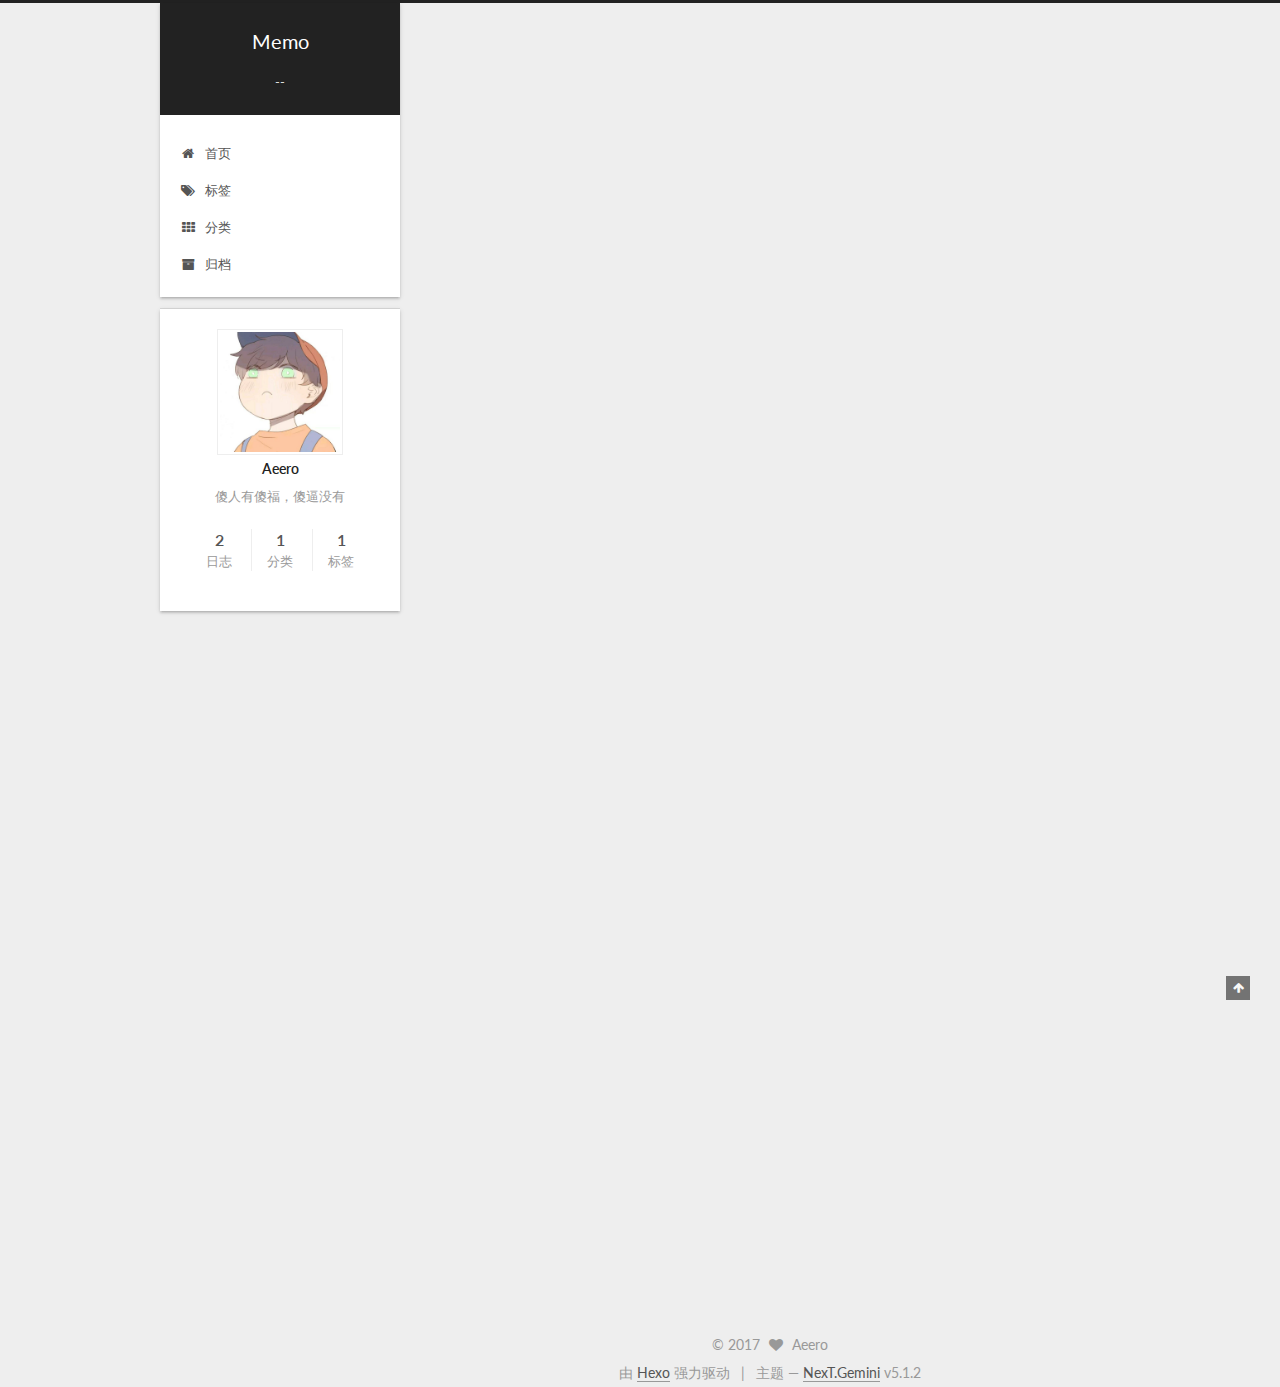
==== commit 5cc4bbf0: "Site updated: 2017-08-28 20:42:14" ====
--- a/index.html
+++ b/index.html
@@ -271,7 +271,7 @@
     <link itemprop="mainEntityOfPage" href="http://yoursite.com/2017/08/28/chapter1/">
 
     <span hidden itemprop="author" itemscope itemtype="http://schema.org/Person">
-      <meta itemprop="name" content="LHF">
+      <meta itemprop="name" content="Aeero">
       <meta itemprop="description" content="">
       <meta itemprop="image" content="/uploads/avatar.png">
     </span>
@@ -413,7 +413,7 @@
     <link itemprop="mainEntityOfPage" href="http://yoursite.com/2017/08/21/hello-world/">
 
     <span hidden itemprop="author" itemscope itemtype="http://schema.org/Person">
-      <meta itemprop="name" content="LHF">
+      <meta itemprop="name" content="Aeero">
       <meta itemprop="description" content="">
       <meta itemprop="image" content="/uploads/avatar.png">
     </span>
@@ -560,8 +560,8 @@
         <div class="site-author motion-element" itemprop="author" itemscope itemtype="http://schema.org/Person">
           <img class="site-author-image" itemprop="image"
                src="/uploads/avatar.png"
-               alt="LHF" />
-          <p class="site-author-name" itemprop="name">LHF</p>
+               alt="Aeero" />
+          <p class="site-author-name" itemprop="name">Aeero</p>
            
               <p class="site-description motion-element" itemprop="description">傻人有傻福，傻逼没有</p>
           
@@ -641,7 +641,7 @@
   <span class="with-love">
     <i class="fa fa-heart"></i>
   </span>
-  <span class="author" itemprop="copyrightHolder">LHF</span>
+  <span class="author" itemprop="copyrightHolder">Aeero</span>
 
   
 </div>
--- a/css/main.css
+++ b/css/main.css
@@ -189,7 +189,7 @@
   font-size: 14px;
   line-height: 2;
   color: #555;
-  background: #fff;
+  background: #eee;
 }
 @media (max-width: 767px) {
   body {
@@ -445,7 +445,7 @@
 .header-inner {
   margin: 0 auto;
   padding: 100px 0 70px;
-  width: 700px;
+  width: calc(100% - 252px);
 }
 @media (min-width: 1600px) {
   .container .header-inner {
@@ -454,7 +454,7 @@
 }
 .main-inner {
   margin: 0 auto;
-  width: 700px;
+  width: calc(100% - 252px);
 }
 @media (min-width: 1600px) {
   .container .main-inner {
@@ -468,7 +468,7 @@
 .footer-inner {
   box-sizing: border-box;
   margin: 20px auto;
-  width: 700px;
+  width: calc(100% - 252px);
 }
 @media (min-width: 1600px) {
   .container .footer-inner {
@@ -644,8 +644,8 @@
 @media (min-width: 992px) {
   .full-image.full-image.full-image {
     max-width: none;
-    width: 110%;
-    margin: 25px -5%;
+    width: 118%;
+    margin: 0 -9%;
   }
 }
 .blockquote-center,
@@ -933,7 +933,7 @@
   font-size: 14px;
   color: #fff;
   background: #222;
-  border: 2px solid #222;
+  border: 2px solid #555;
   text-decoration: none;
   border-radius: 0;
   transition-property: background-color;
@@ -944,8 +944,8 @@
 .btn:hover,
 .post-button .btn:hover {
   border-color: #222;
-  color: #222;
-  background: #fff;
+  color: #fff;
+  background: #222;
 }
 .btn-bar {
   display: block;
@@ -1050,7 +1050,7 @@
   width: 24px;
   background: #222;
   font-size: 12px;
-  opacity: 1;
+  opacity: 0.6;
   color: #fff;
   cursor: pointer;
   text-align: center;
@@ -1071,7 +1071,7 @@
   }
 }
 .back-to-top.back-to-top-on {
-  bottom: 19px;
+  bottom: 30px;
 }
 .header {
   background: transparent;
@@ -1120,7 +1120,7 @@
 .site-subtitle {
   margin-top: 10px;
   font-size: 13px;
-  color: #999;
+  color: #ddd;
 }
 .use-motion .brand {
   opacity: 0;
@@ -1193,7 +1193,8 @@
   transition-timing-function: ease-in-out;
   transition-delay: 0s;
 }
-.menu .menu-item a:hover {
+.menu .menu-item a:hover,
+.menu-item-active a {
   border-bottom-color: #222;
 }
 .menu .menu-item .fa {
@@ -1539,10 +1540,10 @@
   margin-top: 50px;
 }
 .post-button .btn {
-  color: #fff;
+  color: #555;
   font-size: 14px;
-  background: #222;
-  border-radius: 0;
+  background: #fff;
+  border-radius: 2px;
   line-height: 2;
   margin: 0 4px 8px 4px;
 }
@@ -1734,20 +1735,20 @@
   display: block;
   margin: 0 auto;
   padding: 2px;
-  max-width: 96px;
+  max-width: 120px;
   height: auto;
-  border: 2px solid #333;
+  border: 1px solid #eee;
 }
 .site-author-name {
-  margin: 5px 0 0;
+  margin: 0;
   text-align: center;
-  color: #f5f5f5;
-  font-weight: normal;
+  color: #222;
+  font-weight: 600;
 }
 .site-description {
-  margin-top: 5px;
+  margin-top: 0;
   text-align: center;
-  font-size: 14px;
+  font-size: 13px;
   color: #999;
 }
 .site-state {
@@ -1759,7 +1760,7 @@
 .site-state-item {
   display: inline-block;
   padding: 0 15px;
-  border-left: 1px solid #333;
+  border-left: 1px solid #eee;
 }
 .site-state-item:first-child {
   border-left: none;
@@ -1772,11 +1773,11 @@
   text-align: center;
   color: inherit;
   font-weight: 600;
-  font-size: 18px;
+  font-size: 16px;
 }
 .site-state-item-name {
   font-size: 13px;
-  color: inherit;
+  color: #999;
 }
 .feed-link {
   margin-top: 20px;
@@ -1821,7 +1822,7 @@
   width: 4px;
   height: 4px;
   border-radius: 50%;
-  background: #30d0f1;
+  background: #b4a167;
 }
 .links-of-blogroll {
   font-size: 13px;
@@ -1859,7 +1860,7 @@
   color: #555;
 }
 .sidebar-nav li:hover {
-  color: #f5f5f5;
+  color: #fc6423;
 }
 .page-post-detail .sidebar-nav-toc {
   padding: 0 5px;
@@ -1868,11 +1869,11 @@
   margin-left: 10px;
 }
 .sidebar-nav .sidebar-nav-active {
-  color: #87daff;
-  border-bottom-color: #87daff;
+  color: #fc6423;
+  border-bottom-color: #fc6423;
 }
 .sidebar-nav .sidebar-nav-active:hover {
-  color: #87daff;
+  color: #fc6423;
 }
 .sidebar-panel {
   display: none;
@@ -1905,12 +1906,12 @@
   transition-timing-function: ease-in-out;
   transition-delay: 0s;
   transition-property: all;
-  color: #999;
-  border-bottom-color: #555;
+  color: #666;
+  border-bottom-color: #ccc;
 }
 .post-toc ol a:hover {
-  color: #ccc;
-  border-bottom-color: #ccc;
+  color: #000;
+  border-bottom-color: #000;
 }
 .post-toc .nav-item {
   overflow: hidden;
@@ -1931,14 +1932,14 @@
   display: block;
 }
 .post-toc .nav .active > a {
-  color: #87daff;
-  border-bottom-color: #87daff;
+  color: #fc6423;
+  border-bottom-color: #fc6423;
 }
 .post-toc .nav .active-current > a {
-  color: #87daff;
+  color: #fc6423;
 }
 .post-toc .nav .active-current > a:hover {
-  color: #87daff;
+  color: #fc6423;
 }
 .footer {
   font-size: 14px;
@@ -2578,83 +2579,407 @@
   }
 }
 .page-post-detail .sidebar-toggle-line {
-  background: #87daff;
+  background: #fc6423;
 }
 .page-post-detail .comments {
   overflow: hidden;
 }
-@media (max-width: 767px) {
-  .header-inner,
-  .container .main-inner,
+.header {
+  position: relative;
+  margin: 0 auto;
+  width: 75%;
+}
+@media (min-width: 768px) and (max-width: 991px) {
+  .header {
+    width: auto;
+  }
+}
+@media (max-width: 767px) {
+  .header {
+    width: auto;
+  }
+}
+.header-inner {
+  position: absolute;
+  top: 0;
+  overflow: hidden;
+  padding: 0;
+  width: 240px;
+  background: #fff;
+  box-shadow: 0 2px 2px 0 rgba(0,0,0,0.12), 0 3px 1px -2px rgba(0,0,0,0.06), 0 1px 5px 0 rgba(0,0,0,0.12);
+  border-radius: initial;
+}
+@media (min-width: 1600px) {
+  .container .header-inner {
+    width: 240px;
+  }
+}
+@media (min-width: 768px) and (max-width: 991px) {
+  .header-inner {
+    position: relative;
+    width: auto;
+    border-radius: initial;
+  }
+}
+@media (max-width: 767px) {
+  .header-inner {
+    position: relative;
+    width: auto;
+    border-radius: initial;
+  }
+}
+.main:before,
+.main:after {
+  content: " ";
+  display: table;
+}
+.main:after {
+  clear: both;
+}
+.container .main-inner {
+  width: 75%;
+}
+@media (min-width: 768px) and (max-width: 991px) {
+  .container .main-inner {
+    width: auto;
+  }
+}
+@media (max-width: 767px) {
+  .container .main-inner {
+    width: auto;
+  }
+}
+.content-wrap {
+  float: right;
+  box-sizing: border-box;
+  padding: 40px;
+  width: calc(100% - 252px);
+  background: #fff;
+  min-height: 700px;
+  box-shadow: 0 2px 2px 0 rgba(0,0,0,0.12), 0 3px 1px -2px rgba(0,0,0,0.06), 0 1px 5px 0 rgba(0,0,0,0.12);
+  border-radius: initial;
+}
+@media (min-width: 768px) and (max-width: 991px) {
+  .content-wrap {
+    width: 100%;
+    padding: 20px;
+    border-radius: initial;
+  }
+}
+@media (max-width: 767px) {
+  .content-wrap {
+    width: 100%;
+    padding: 20px;
+    min-height: auto;
+    border-radius: initial;
+  }
+}
+.sidebar {
+  position: static;
+  float: left;
+  margin-top: 300px;
+  width: 240px;
+  background: #eee;
+  box-shadow: none;
+}
+@media (min-width: 768px) and (max-width: 991px) {
+  .sidebar {
+    display: none;
+  }
+}
+@media (max-width: 767px) {
+  .sidebar {
+    display: none;
+  }
+}
+.sidebar-toggle {
+  display: none;
+}
+.footer-inner {
+  width: 75%;
+  padding-left: 260px;
+}
+@media (min-width: 768px) and (max-width: 991px) {
   .footer-inner {
     width: auto;
-  }
-}
-embed {
-  display: block;
-  margin: 0px auto 25px auto;
-}
-.custom-logo .site-meta-headline {
-  text-align: center;
-}
-.custom-logo .brand {
+    padding-left: 0 !important;
+    padding-right: 0 !important;
+  }
+}
+@media (max-width: 767px) {
+  .footer-inner {
+    width: auto;
+    padding-left: 0 !important;
+    padding-right: 0 !important;
+  }
+}
+.sidebar-position-right .header-inner {
+  right: 0;
+}
+.sidebar-position-right .content-wrap {
+  float: left;
+}
+.sidebar-position-right .sidebar {
+  float: right;
+}
+.sidebar-position-right .footer-inner {
+  padding-left: 0;
+  padding-right: 260px;
+}
+.site-brand-wrapper {
+  position: relative;
+}
+.site-meta {
+  padding: 20px 0;
+  color: #fff;
+  background: #222;
+}
+@media (min-width: 768px) and (max-width: 991px) {
+  .site-meta {
+    box-shadow: 0 0 16px rgba(0,0,0,0.5);
+  }
+}
+@media (max-width: 767px) {
+  .site-meta {
+    box-shadow: 0 0 16px rgba(0,0,0,0.5);
+  }
+}
+.brand {
+  padding: 0;
   background: none;
 }
-.custom-logo .site-title {
-  margin: 10px auto 0;
-  font-size: 24px;
-  color: #222;
-}
-.custom-logo .site-title a {
-  border: none;
-}
-.custom-logo-image {
-  margin: 0 auto;
-  padding: 5px;
-  max-width: 150px;
-  background: #fff;
-}
-@media (max-width: 767px) {
-  .site-nav {
-    position: absolute;
-    left: 0;
-    top: 52px;
-    margin: 0;
-    width: 100%;
-    padding: 0;
-    background: #fff;
-    border-bottom: 1px solid #ddd;
-    z-index: 1;
-  }
-}
-@media (max-width: 767px) {
-  .menu {
-    text-align: left;
-  }
-}
-@media (max-width: 767px) {
-  .menu .menu-item {
-    display: block;
-    margin: 0 10px;
-    vertical-align: top;
-  }
-}
-@media (max-width: 767px) {
-  .menu .menu-item br {
-    display: none;
-  }
-}
-@media (max-width: 767px) {
-  .menu .menu-item a {
-    padding: 5px 10px;
-  }
-}
-.menu .menu-item .fa {
-  margin-right: 0;
+.brand:hover {
+  color: #fff;
+}
+.site-subtitle {
+  margin: 10px 10px 0;
+  font-weight: initial;
 }
 .site-search form {
   display: none;
 }
+.site-nav {
+  border-top: none;
+}
+@media (min-width: 768px) and (max-width: 991px) {
+  .site-nav {
+    display: none !important;
+  }
+}
+@media (min-width: 768px) and (max-width: 991px) {
+  .site-nav-on {
+    display: block !important;
+  }
+}
+.menu .menu-item {
+  display: block;
+  margin: 0;
+}
+.menu .menu-item a {
+  position: relative;
+  box-sizing: border-box;
+  padding: 5px 20px;
+  text-align: left;
+  line-height: inherit;
+  transition-property: background-color;
+  transition-duration: 0.2s;
+  transition-timing-function: ease-in-out;
+  transition-delay: 0s;
+}
+.menu .menu-item a:hover,
+.menu-item-active a {
+  background: #f9f9f9;
+  border-bottom-color: #fff;
+}
+.menu .menu-item br {
+  display: none;
+}
+.menu-item-active a:after {
+  content: " ";
+  position: absolute;
+  top: 50%;
+  margin-top: -3px;
+  right: 15px;
+  width: 6px;
+  height: 6px;
+  border-radius: 50%;
+  background-color: #bbb;
+}
+.btn-bar {
+  background-color: #fff;
+}
+.site-nav-toggle {
+  left: 20px;
+  top: 50%;
+  -webkit-transform: translateY(-50%);
+  -webkit-transform: translateY(-50%);
+  -moz-transform: translateY(-50%);
+  -ms-transform: translateY(-50%);
+  -o-transform: translateY(-50%);
+  transform: translateY(-50%);
+}
+@media (min-width: 768px) and (max-width: 991px) {
+  .site-nav-toggle {
+    display: block;
+  }
+}
+.use-motion .sidebar .motion-element {
+  opacity: 1;
+}
+.sidebar {
+  display: none;
+  right: auto;
+  bottom: auto;
+  -webkit-transform: none;
+}
+.sidebar-inner {
+  box-sizing: border-box;
+  width: 240px;
+  color: #555;
+  background: #fff;
+  box-shadow: 0 2px 2px 0 rgba(0,0,0,0.12), 0 3px 1px -2px rgba(0,0,0,0.06), 0 1px 5px 0 rgba(0,0,0,0.12), 0 -1px 0.5px 0 rgba(0,0,0,0.09);
+  border-radius: initial;
+}
+.sidebar-inner.affix {
+  position: fixed;
+  top: 12px;
+}
+.site-overview {
+  margin: 0 2px;
+  text-align: left;
+}
+.site-author:before,
+.site-author:after {
+  content: " ";
+  display: table;
+}
+.site-author:after {
+  clear: both;
+}
+.sidebar a {
+  color: #555;
+}
+.sidebar a:hover {
+  color: #222;
+}
+.links-of-author-item a:before {
+  display: none;
+}
+.links-of-author-item a {
+  border-bottom: none;
+  text-decoration: underline;
+}
+.feed-link {
+  border-top: 1px dotted #ccc;
+  border-bottom: 1px dotted #ccc;
+  text-align: center;
+}
+.feed-link a {
+  display: block;
+  color: #fc6423;
+  border: none;
+}
+.feed-link a:hover {
+  background: none;
+  color: #e34603;
+}
+.feed-link a:hover i {
+  color: #e34603;
+}
+.links-of-author-item {
+  margin: 5px 0 0;
+  width: 50%;
+}
+.links-of-author-item a {
+  max-width: 216px;
+  box-sizing: border-box;
+  display: inline-block;
+  margin-right: 0;
+  margin-bottom: 0;
+  padding: 0 5px;
+  overflow: hidden;
+  white-space: nowrap;
+  text-overflow: ellipsis;
+}
+.links-of-author-item a {
+  display: block;
+  text-decoration: none;
+}
+.links-of-author-item a:hover {
+  border-radius: 4px;
+  background: #eee;
+}
+.links-of-author-item .fa {
+  margin-right: 2px;
+  font-size: 16px;
+}
+.links-of-author-item .fa-globe {
+  font-size: 15px;
+}
+.links-of-blogroll {
+  text-align: center;
+  margin-top: 20px;
+  padding: 3px 0 0;
+  border-top: 1px dotted #ccc;
+}
+.links-of-blogroll-title {
+  margin-top: 0;
+}
+.links-of-blogroll-item {
+  padding: 0;
+}
+.links-of-blogroll-inline:before,
+.links-of-blogroll-inline:after {
+  content: " ";
+  display: table;
+}
+.links-of-blogroll-inline:after {
+  clear: both;
+}
 .links-of-blogroll-inline .links-of-blogroll-item {
-  display: inline-block;
-}
+  margin: 5px 0 0;
+  width: 50%;
+  display: inline-block;
+  width: unset;
+}
+.links-of-blogroll-inline .links-of-blogroll-item a {
+  max-width: 216px;
+  box-sizing: border-box;
+  display: inline-block;
+  margin-right: 0;
+  margin-bottom: 0;
+  padding: 0 5px;
+  overflow: hidden;
+  white-space: nowrap;
+  text-overflow: ellipsis;
+}
+@media (max-width: 767px) {
+  .post-body {
+    text-align: justify;
+  }
+}
+.content-wrap {
+  padding: initial;
+  background: initial;
+  box-shadow: initial;
+  border-radius: initial;
+}
+.post-block {
+  margin-bottom: 12px;
+  background: #fff;
+  padding: 40px;
+  box-shadow: 0 2px 2px 0 rgba(0,0,0,0.12), 0 3px 1px -2px rgba(0,0,0,0.06), 0 1px 5px 0 rgba(0,0,0,0.12);
+  border-radius: initial;
+}
+.posts-expand {
+  padding-top: initial;
+}
+.post-eof {
+  display: none !important;
+}
+.main {
+  padding-bottom: initial;
+}
+.footer {
+  bottom: auto;
+}
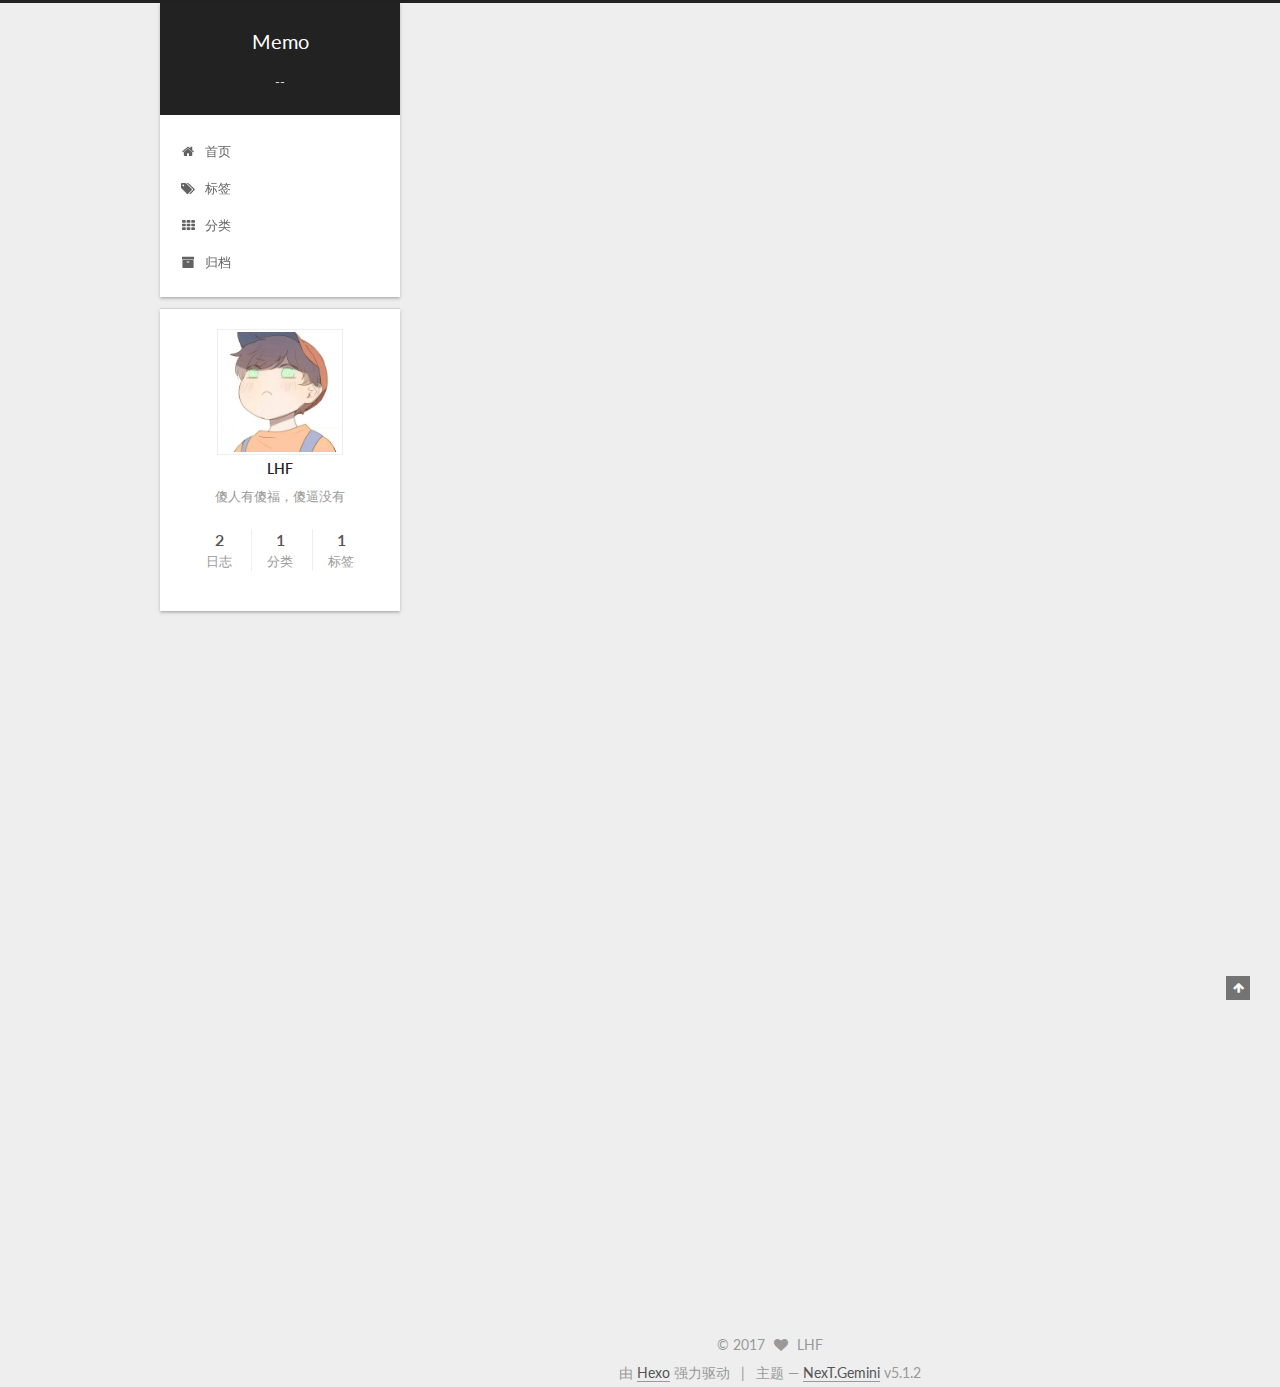
==== commit 3713da1e: "Site updated: 2017-08-29 09:50:38" ====
--- a/index.html
+++ b/index.html
@@ -271,7 +271,7 @@
     <link itemprop="mainEntityOfPage" href="http://yoursite.com/2017/08/28/chapter1/">
 
     <span hidden itemprop="author" itemscope itemtype="http://schema.org/Person">
-      <meta itemprop="name" content="Aeero">
+      <meta itemprop="name" content="LHF">
       <meta itemprop="description" content="">
       <meta itemprop="image" content="/uploads/avatar.png">
     </span>
@@ -413,7 +413,7 @@
     <link itemprop="mainEntityOfPage" href="http://yoursite.com/2017/08/21/hello-world/">
 
     <span hidden itemprop="author" itemscope itemtype="http://schema.org/Person">
-      <meta itemprop="name" content="Aeero">
+      <meta itemprop="name" content="LHF">
       <meta itemprop="description" content="">
       <meta itemprop="image" content="/uploads/avatar.png">
     </span>
@@ -560,8 +560,8 @@
         <div class="site-author motion-element" itemprop="author" itemscope itemtype="http://schema.org/Person">
           <img class="site-author-image" itemprop="image"
                src="/uploads/avatar.png"
-               alt="Aeero" />
-          <p class="site-author-name" itemprop="name">Aeero</p>
+               alt="LHF" />
+          <p class="site-author-name" itemprop="name">LHF</p>
            
               <p class="site-description motion-element" itemprop="description">傻人有傻福，傻逼没有</p>
           
@@ -641,7 +641,7 @@
   <span class="with-love">
     <i class="fa fa-heart"></i>
   </span>
-  <span class="author" itemprop="copyrightHolder">Aeero</span>
+  <span class="author" itemprop="copyrightHolder">LHF</span>
 
   
 </div>
--- a/css/main.css
+++ b/css/main.css
@@ -1822,7 +1822,7 @@
   width: 4px;
   height: 4px;
   border-radius: 50%;
-  background: #b4a167;
+  background: #f2d6ad;
 }
 .links-of-blogroll {
   font-size: 13px;
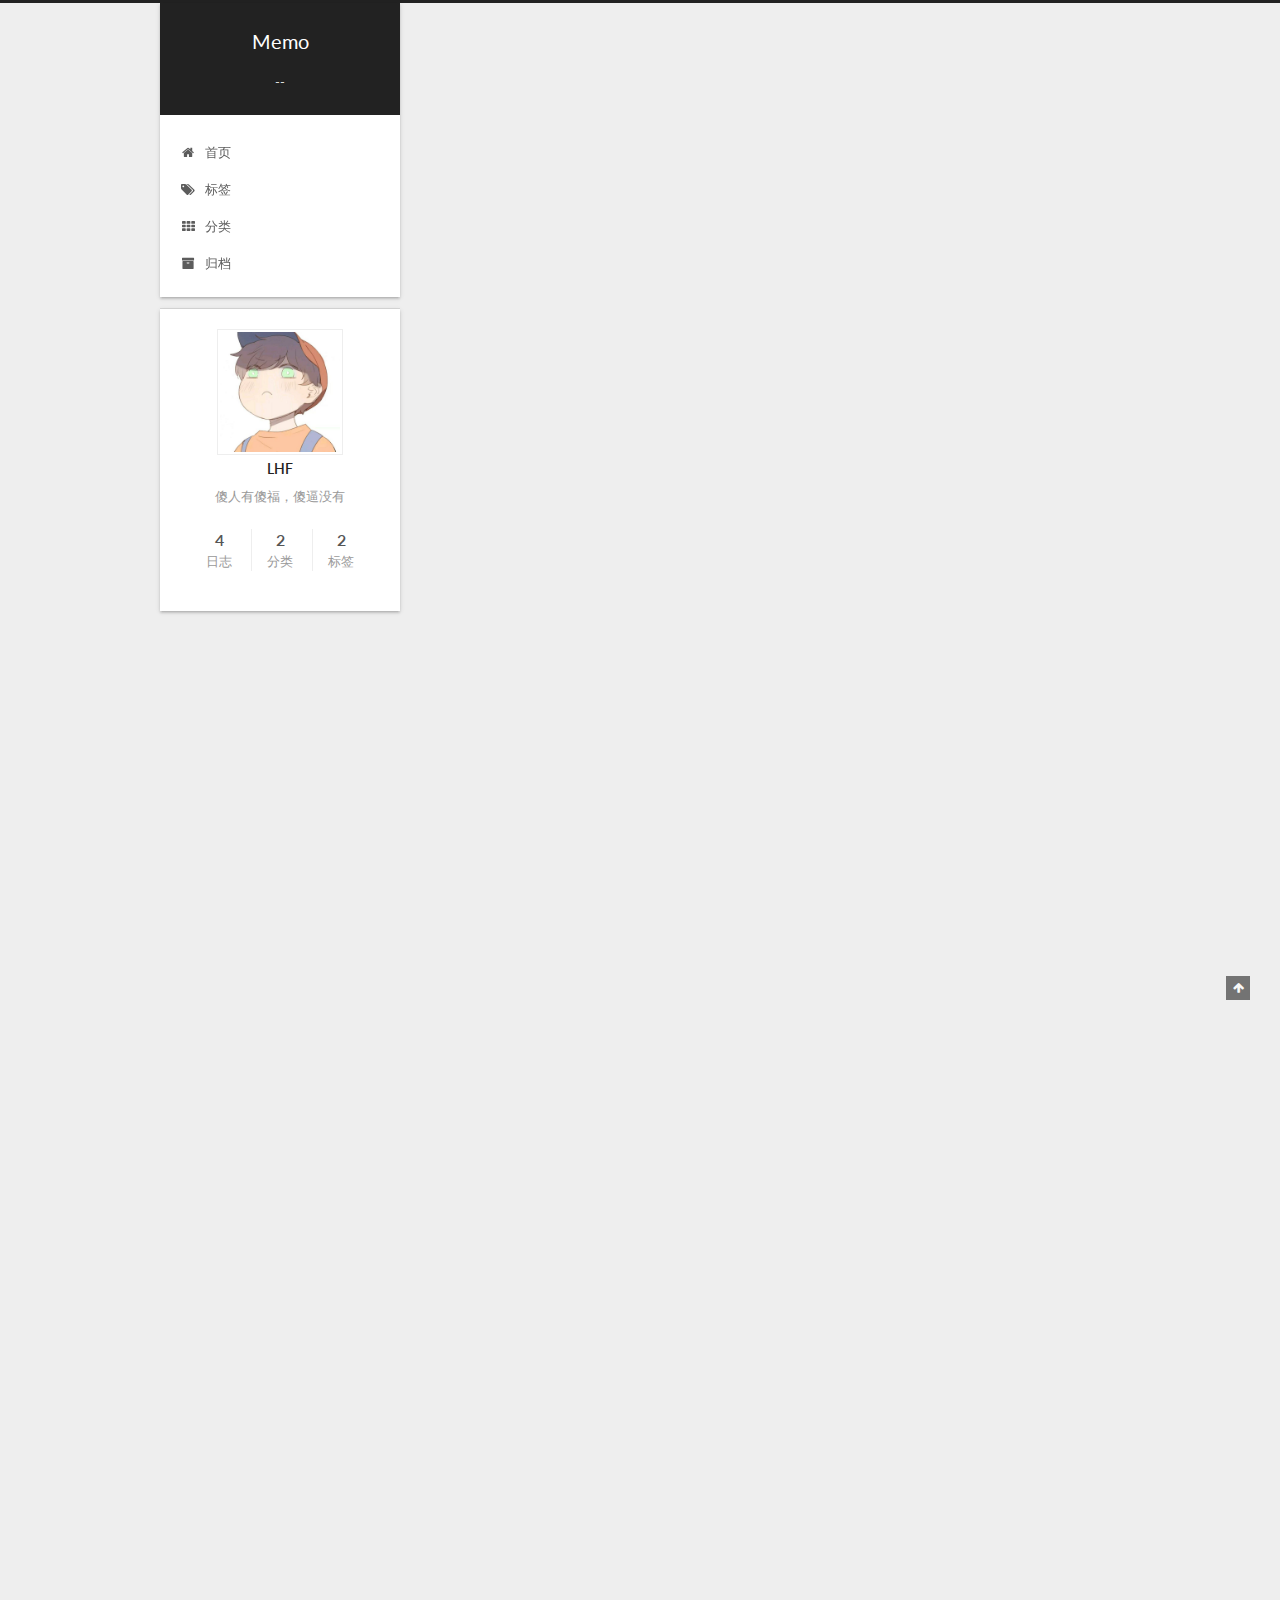
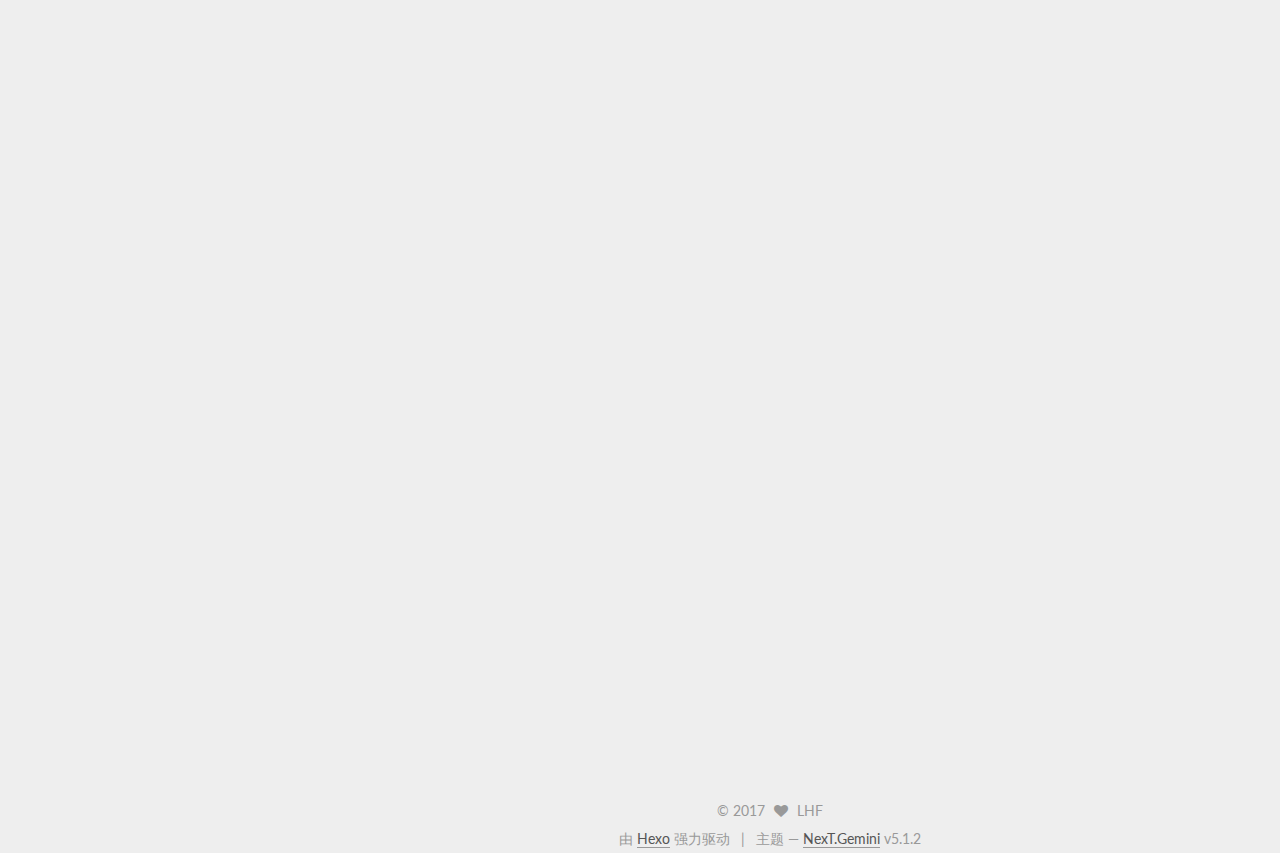
==== commit 7377f1da: "Site updated: 2017-08-31 22:56:07" ====
--- a/index.html
+++ b/index.html
@@ -268,7 +268,7 @@
   
   
   <div class="post-block">
-    <link itemprop="mainEntityOfPage" href="http://yoursite.com/2017/08/28/chapter1/">
+    <link itemprop="mainEntityOfPage" href="http://yoursite.com/2017/08/31/chapter2/">
 
     <span hidden itemprop="author" itemscope itemtype="http://schema.org/Person">
       <meta itemprop="name" content="LHF">
@@ -287,7 +287,7 @@
         
           <h1 class="post-title" itemprop="name headline">
                 
-                <a class="post-title-link" href="/2017/08/28/chapter1/" itemprop="url">一周目 第1章 JavaScript简介</a></h1>
+                <a class="post-title-link" href="/2017/08/31/chapter2/" itemprop="url">chapter2</a></h1>
         
 
         <div class="post-meta">
@@ -299,8 +299,8 @@
               
                 <span class="post-meta-item-text">发表于</span>
               
-              <time title="创建于" itemprop="dateCreated datePublished" datetime="2017-08-28T16:36:34+08:00">
-                2017-08-28
+              <time title="创建于" itemprop="dateCreated datePublished" datetime="2017-08-31T22:44:22+08:00">
+                2017-08-31
               </time>
             
 
@@ -361,7 +361,302 @@
       
         
           
-            <p>这一章</p>
+            
+          
+        
+      
+    </div>
+    
+    
+    
+
+    
+
+    
+
+    
+
+    <footer class="post-footer">
+      
+
+      
+
+      
+
+      
+      
+        <div class="post-eof"></div>
+      
+    </footer>
+  </div>
+  
+  
+  
+  </article>
+
+
+    
+      
+
+  
+
+  
+  
+  
+
+  <article class="post post-type-normal" itemscope itemtype="http://schema.org/Article">
+  
+  
+  
+  <div class="post-block">
+    <link itemprop="mainEntityOfPage" href="http://yoursite.com/2017/08/31/JSONAPI/">
+
+    <span hidden itemprop="author" itemscope itemtype="http://schema.org/Person">
+      <meta itemprop="name" content="LHF">
+      <meta itemprop="description" content="">
+      <meta itemprop="image" content="/uploads/avatar.png">
+    </span>
+
+    <span hidden itemprop="publisher" itemscope itemtype="http://schema.org/Organization">
+      <meta itemprop="name" content="Memo">
+    </span>
+
+    
+      <header class="post-header">
+
+        
+        
+          <h1 class="post-title" itemprop="name headline">
+                
+                <a class="post-title-link" href="/2017/08/31/JSONAPI/" itemprop="url">JSONAPI</a></h1>
+        
+
+        <div class="post-meta">
+          <span class="post-time">
+            
+              <span class="post-meta-item-icon">
+                <i class="fa fa-calendar-o"></i>
+              </span>
+              
+                <span class="post-meta-item-text">发表于</span>
+              
+              <time title="创建于" itemprop="dateCreated datePublished" datetime="2017-08-31T22:44:10+08:00">
+                2017-08-31
+              </time>
+            
+
+            
+
+            
+          </span>
+
+          
+            <span class="post-category" >
+            
+              <span class="post-meta-divider">|</span>
+            
+              <span class="post-meta-item-icon">
+                <i class="fa fa-folder-o"></i>
+              </span>
+              
+                <span class="post-meta-item-text">分类于</span>
+              
+              
+                <span itemprop="about" itemscope itemtype="http://schema.org/Thing">
+                  <a href="/categories/API/" itemprop="url" rel="index">
+                    <span itemprop="name">API</span>
+                  </a>
+                </span>
+
+                
+                
+              
+            </span>
+          
+
+          
+            
+          
+
+          
+          
+
+          
+
+          
+
+          
+
+        </div>
+      </header>
+    
+
+    
+    
+    
+    <div class="post-body" itemprop="articleBody">
+
+      
+      
+
+      
+        
+          
+            
+          
+        
+      
+    </div>
+    
+    
+    
+
+    
+
+    
+
+    
+
+    <footer class="post-footer">
+      
+
+      
+
+      
+
+      
+      
+        <div class="post-eof"></div>
+      
+    </footer>
+  </div>
+  
+  
+  
+  </article>
+
+
+    
+      
+
+  
+
+  
+  
+  
+
+  <article class="post post-type-normal" itemscope itemtype="http://schema.org/Article">
+  
+  
+  
+  <div class="post-block">
+    <link itemprop="mainEntityOfPage" href="http://yoursite.com/2017/08/28/chapter1/">
+
+    <span hidden itemprop="author" itemscope itemtype="http://schema.org/Person">
+      <meta itemprop="name" content="LHF">
+      <meta itemprop="description" content="">
+      <meta itemprop="image" content="/uploads/avatar.png">
+    </span>
+
+    <span hidden itemprop="publisher" itemscope itemtype="http://schema.org/Organization">
+      <meta itemprop="name" content="Memo">
+    </span>
+
+    
+      <header class="post-header">
+
+        
+        
+          <h1 class="post-title" itemprop="name headline">
+                
+                <a class="post-title-link" href="/2017/08/28/chapter1/" itemprop="url">一周目 第1章 JavaScript简介</a></h1>
+        
+
+        <div class="post-meta">
+          <span class="post-time">
+            
+              <span class="post-meta-item-icon">
+                <i class="fa fa-calendar-o"></i>
+              </span>
+              
+                <span class="post-meta-item-text">发表于</span>
+              
+              <time title="创建于" itemprop="dateCreated datePublished" datetime="2017-08-28T16:36:34+08:00">
+                2017-08-28
+              </time>
+            
+
+            
+
+            
+          </span>
+
+          
+            <span class="post-category" >
+            
+              <span class="post-meta-divider">|</span>
+            
+              <span class="post-meta-item-icon">
+                <i class="fa fa-folder-o"></i>
+              </span>
+              
+                <span class="post-meta-item-text">分类于</span>
+              
+              
+                <span itemprop="about" itemscope itemtype="http://schema.org/Thing">
+                  <a href="/categories/js高级程序设计-一周目/" itemprop="url" rel="index">
+                    <span itemprop="name">js高级程序设计 一周目</span>
+                  </a>
+                </span>
+
+                
+                
+              
+            </span>
+          
+
+          
+            
+          
+
+          
+          
+
+          
+
+          
+
+          
+
+        </div>
+      </header>
+    
+
+    
+    
+    
+    <div class="post-body" itemprop="articleBody">
+
+      
+      
+
+      
+        
+          
+            <p>这一章的内容比较少，大概就是介绍了下JS的历史、发展史、什么是JS之类的。其实并没有什么耐心去深入了解这些内容，就在后面贴一些链接吧 = =。也没看过、、一开始就这么敷衍真的好吗。。。</p>
+<h3 id="正文"><a href="#正文" class="headerlink" title="正文"></a>正文</h3><p>JavaScript包括：</p>
+<ul>
+<li>ECMAScript （核心）</li>
+<li>Dom （文档对象模型）</li>
+<li>Bom （浏览器对象模型）</li>
+</ul>
+<p>ECMAScript就是一门程序语言，web浏览器只是其中之一的宿主环境，宿主环境不仅提供基本的ECMAScript实现，同时也会提供该语言的拓展，以便语言与环境之间对接交互。宿主环境还有Node、Adobe Flash（为什么还有这个？）。</p>
+<blockquote>
+<p>Node.js is a platform built on Chrome’s JavaScript runtime for easily building fast, scalable network applications.</p>
+</blockquote>
+<p>Dom大概就是document对象这些吧，实现了ECMAScript操控dom节点的可能性……</p>
+<p>Bom就是window对象之类的吧，处理浏览器窗口的一些行为……</p>
+<h3 id="references"><a href="#references" class="headerlink" title="references"></a>references</h3><p><a href="http://www.neilmix.com/2007/11/01/the-story-behind-es4/" target="_blank" rel="external">The Story Behind ES4</a><br><a href="https://www.w3.org/community/webed/wiki/A_Short_History_of_JavaScript" target="_blank" rel="external">A Short History of JavaScript</a></p>
 
           
         
@@ -573,7 +868,7 @@
             
               <a href="/archives/ || archive">
             
-                <span class="site-state-item-count">2</span>
+                <span class="site-state-item-count">4</span>
                 <span class="site-state-item-name">日志</span>
               </a>
             </div>
@@ -584,7 +879,7 @@
             
             <div class="site-state-item site-state-categories">
               <a href="/categories/index.html">
-                <span class="site-state-item-count">1</span>
+                <span class="site-state-item-count">2</span>
                 <span class="site-state-item-name">分类</span>
               </a>
             </div>
@@ -595,7 +890,7 @@
             
             <div class="site-state-item site-state-tags">
               <a href="/tags/index.html">
-                <span class="site-state-item-count">1</span>
+                <span class="site-state-item-count">2</span>
                 <span class="site-state-item-name">标签</span>
               </a>
             </div>
--- a/css/main.css
+++ b/css/main.css
@@ -1822,7 +1822,7 @@
   width: 4px;
   height: 4px;
   border-radius: 50%;
-  background: #f2d6ad;
+  background: #267342;
 }
 .links-of-blogroll {
   font-size: 13px;
